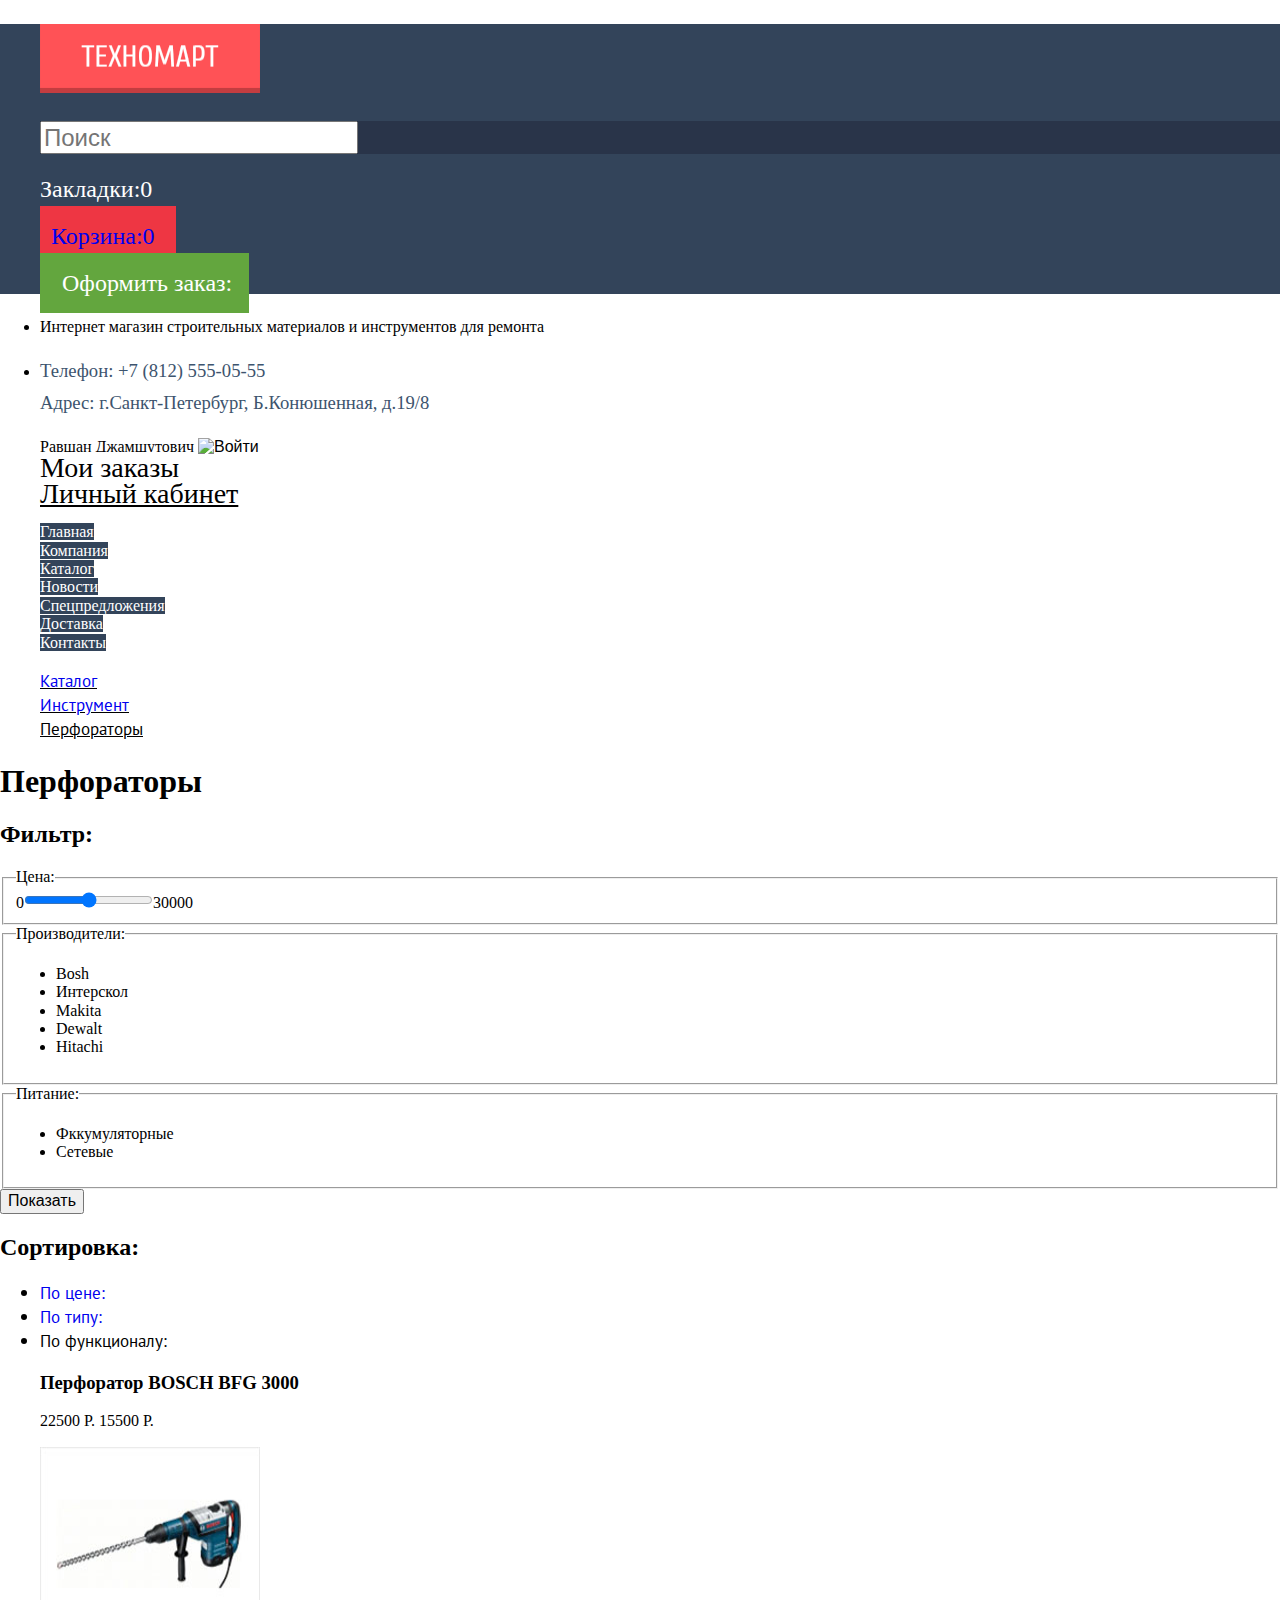
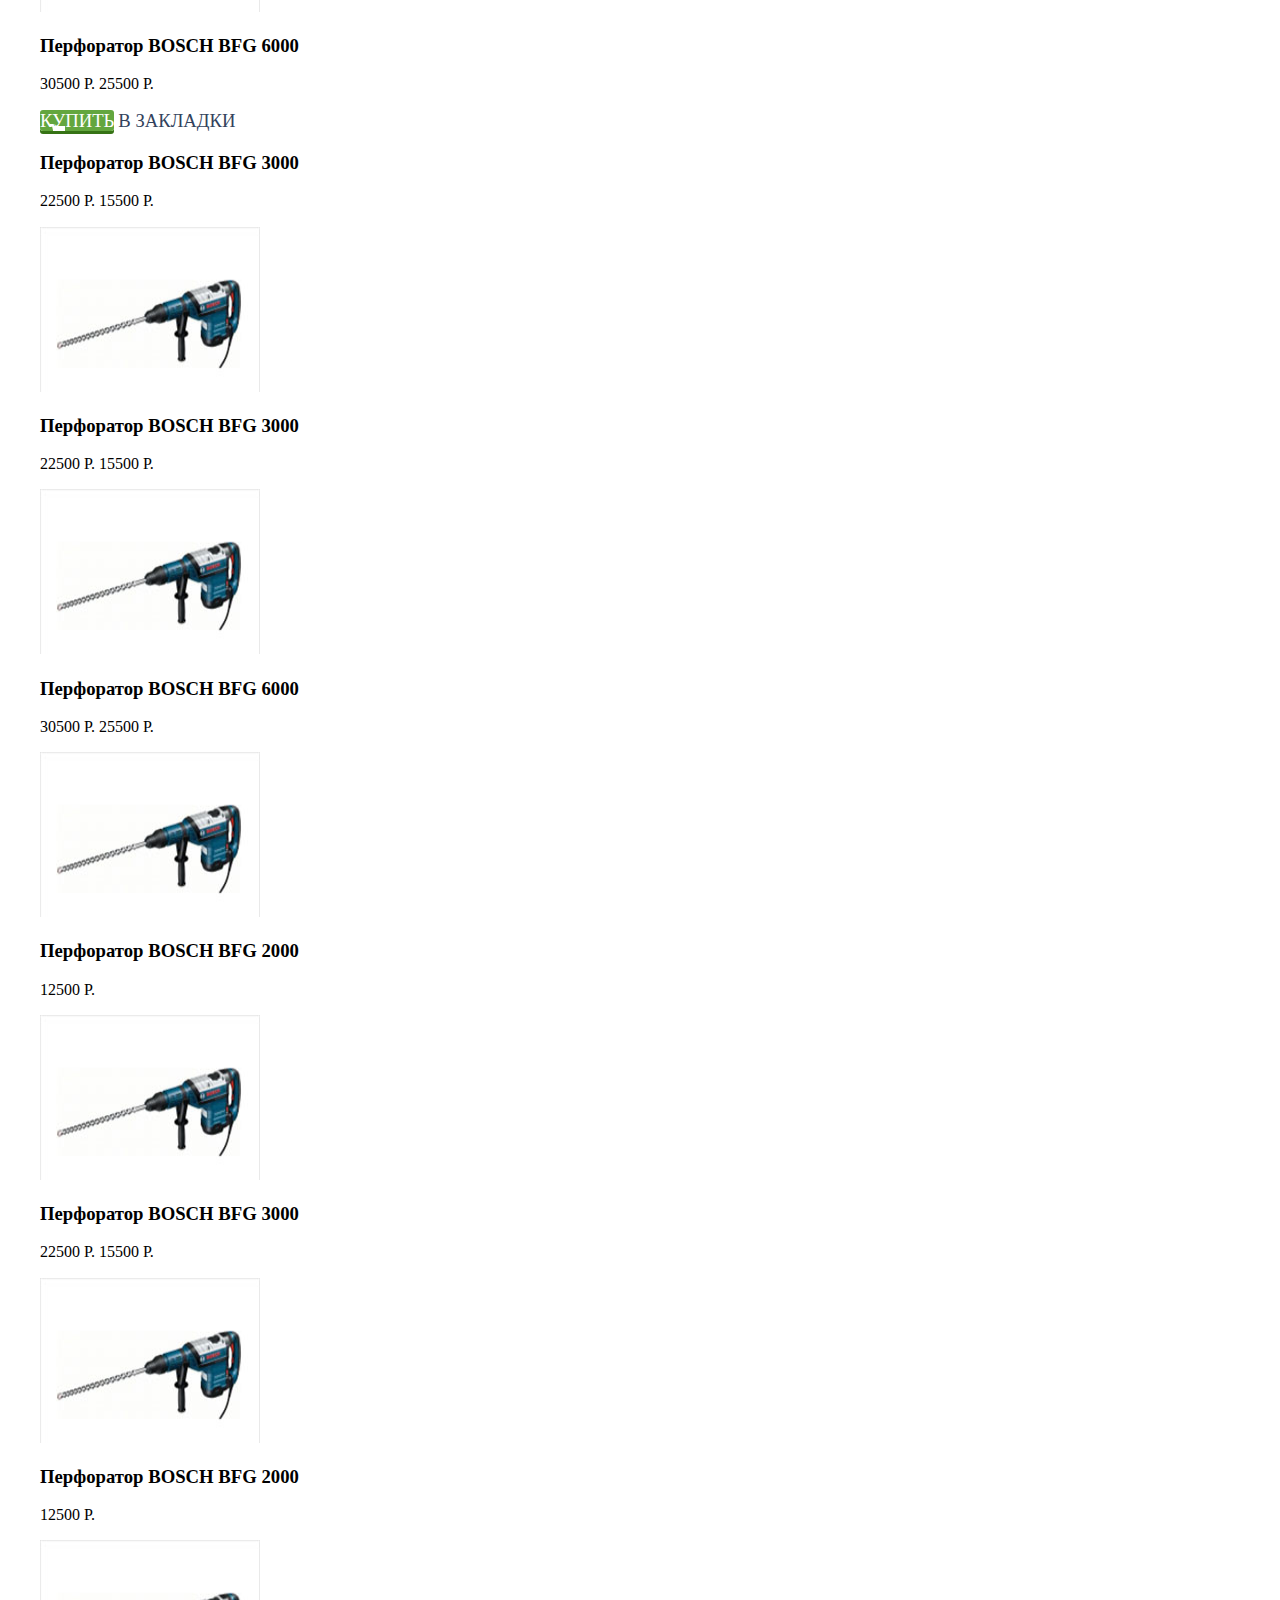
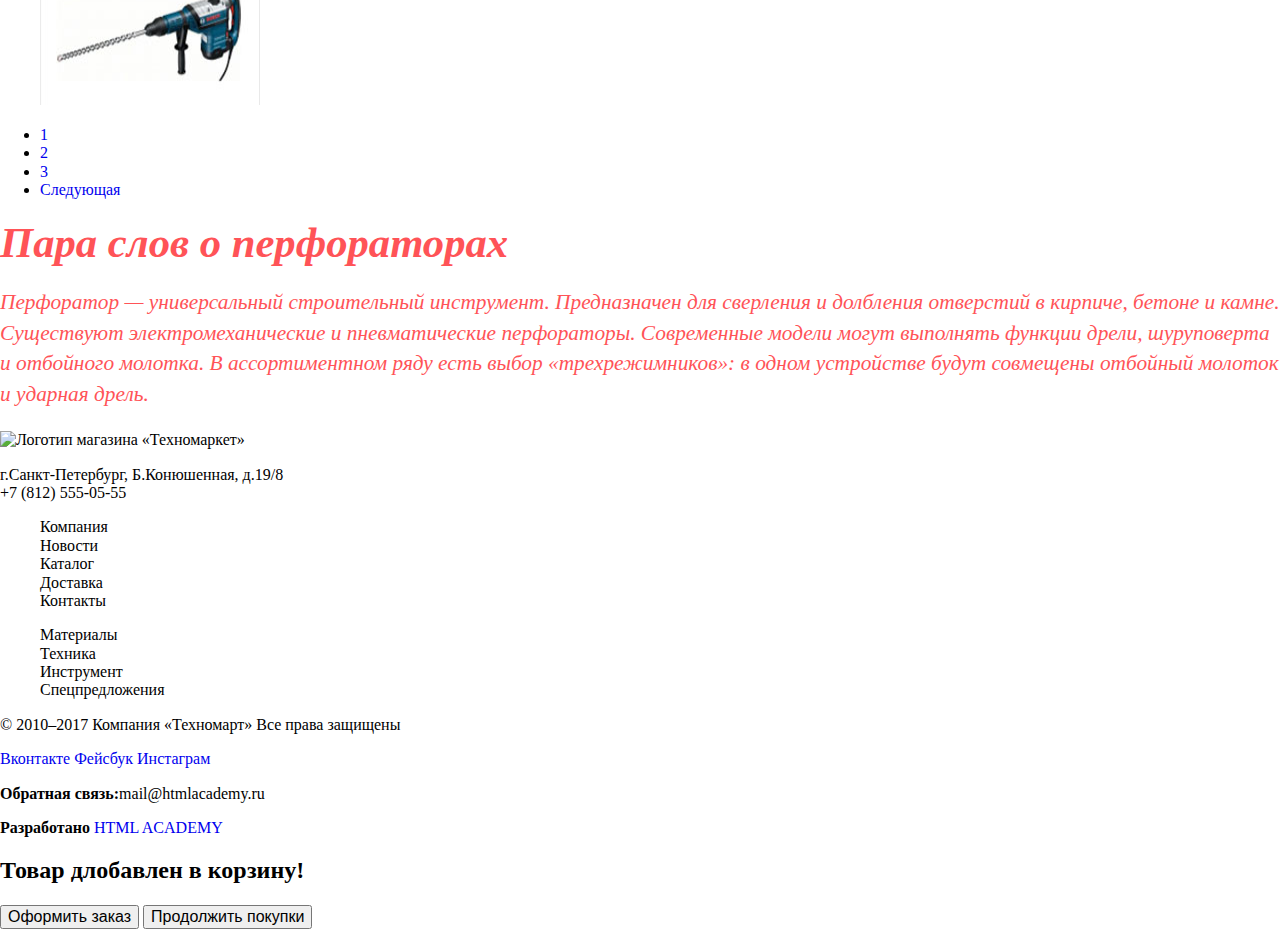
==== catalog.html @ 917f5641 "внесены изменения в css и html" ====
<!DOCTYPE html>
<html lang="ru">
   <head>
      <meta charset="utf-8">
      <link href="css/style.css" rel="stylesheet">
      <title>Техномаркет</title>
      <link href="css/style.css" rel="stylesheet">
      <link href="https://fonts.googleapis.com/css?family=Cuprum:400,400i,700&amp;subset=cyrillic,cyrillic-ext" rel="stylesheet">
      <link href="https://fonts.googleapis.com/css?family=PT+Sans:400,400i,700&amp;subset=cyrillic,cyrillic-ext" rel="stylesheet">
      <link href="css/normalize.css" rel="stylesheet">
   </head>
   <body>
      <header class="main-header">
         <ul class="main-header-line">
            <li>
               <p>
                  <img src="img/logo.png" width="220" height="69" alt="Логотип магазина «Техномаркет»">
               </p>
            </li>
            <li>
               <form class="search-form">
                  <label class="visually-hidden" for="search">Поиск</label>
                  <p><input type="search" name="search" placeholder="Поиск"></p>
               </form>
            </li>
            <li>
               <p class="bookmarks-b">
                  <a class="bookmarks" href="#">Закладки:0</a>
               </p>
            </li>
            <li>
               <p class="basket-b">
                  <a class="basket-p" href="#">Корзина:0</a>
               </p>
            <li>
               <p class="order-b">
                  <a class="order" href="#">Оформить заказ:</a>
               </p>
         </ul>
         <ul>
            <li>
               <p>Интернет магазин строительных материалов и инструментов для ремонта
               </p>
            </li>
            <li>
               <p class="header-contacts">
                  Телефон: +7 (812) 555-05-55<br>
                  Адрес: г.Санкт-Петербург, Б.Конюшенная, д.19/8<br>
               </p>
            </li>
         </ul>
         <ul class="user-navigation">
            <li class="login-link">
               <label for="input">Равшан Джамшутович</label>
               <input type="image" id="input" src="#" alt="Войти">
            </li>
            <li><a class="transition" href="#">Мои заказы</a></li>
            <li><a class="transition" href="#">Личный кабинет</a></li>
         </ul>
         <nav class="main-navigation">
            <h1 class="visually-hidden">Меню</h1>
            <ul class="site-navigation">
               <li><a href="info.html">Главная</a></li>
               <li><a href="company.html">Компания</a></li>
               <li><a href="catalog.html">Каталог</a></li>
               <li><a href="news.html">Новости</a></li>
               <li><a href="special.html">Спецпредложения</a></li>
               <li><a href="delivery.html">Доставка</a></li>
               <li><a href="contacts.html">Контакты</a></li>
            </ul>
         </nav>
      </header>
      <main class="container">
         <h1 class="visually-hidden">Раздел перфораторы</h1>
         <ul class="breadcrumbs">
            <li>
               <a href="index.html">
            </li>
            <li><a href="catalog.html">Каталог</a></li>
            <li><a href="tools.html">Инструмент</a></li>
            <li class="breadcrumbs-current">Перфораторы</li>
         </ul>
         <div class="wrapper">
            <section class="filters">
               <h1>Перфораторы</h1>
               <h2>Фильтр:</h2>
               <form class="filters" method="get" action="#">
                  <fieldset>
                     <legend>Цена:</legend>
                     0<input type="range" min="0" max="30000" step="1">30000
                  </fieldset>
                  <fieldset>
                     <legend>Производители:</legend>
                     <ul>
                        <li class="filter-option">
                           <input class="visually-hidden filter-input filter-input-checkbox" type="checkbox" name="Bosh" checked>
                           Bosh
                        </li>
                        <li class="filter-option">
                           <input class="visually-hidden filter-input filter-input-checkbox" type="checkbox" name="Интерскол">
                           Интерскол
                        </li>
                        <li class="filter-option">
                           <input class="visually-hidden filter-input filter-input-checkbox" type="checkbox" name="Makita" checked>
                           Makita
                        </li>
                        <li class="filter-option">
                           <input class="visually-hidden filter-input filter-input-checkbox" type="checkbox" name="Dewalt">
                           Dewalt
                        </li>
                        <li class="filter-option">
                           <input class="visually-hidden filter-input filter-input-checkbox" type="checkbox" name="Hitachi">
                           Hitachi
                        </li>
                     </ul>
                  </fieldset>
                  <fieldset>
                     <legend>Питание:</legend>
                     <ul>
                        <li class="filter-option">
                           <input class="visually-hidden filter-input filter-input-radio" type="radio" name="prodauct-group" value="battery" checked>
                           Фккумуляторные
                        </li>
                        <li class="filter-option">
                           <input class="visually-hidden filter-input filter-input-radio" type="radio" name="prodauct-group" value="power">
                           Сетевые
                        </li>
                     </ul>
                  </fieldset>
                  <button type="submit" class="filter-button bitton">Показать</button>
               </form>
            </section>
            <section class="sorting">
               <h2>Сортировка:</h2>
               <ul class="sorting-product">
                  <li class="price-sorting"><a href="#">По цене:</a></li>
                  <li class="type-sorting"><a href="#">По типу:</a></li>
                  <li class="functional-sorting"><a href="#"></a>По функционалу:</li>
               </ul>
            </section>
         </div>
         <section class="catalog">
            <h2 class="visually-hidden">Список товаров</h2>
            <ul class="catalog-list">
               <li class="catalog-item">
                  <h3>Перфоратор BOSCH BFG 3000</h3>
                  <p class="price">
                     <span class="strike">22500 Р.</span>
                     <span class="real-price">15500 Р.</span>
                  </p>
                  <p class="catalog-item-image">
                     <a href="catalog-item.html">
                     <img width="220" height="165" src="img/product-1.jpg" alt="Перфоратор BOSCH BFG 3000">
                     </a>
                  </p>
               </li>
               <li class="catalog-item">
                  <h3>Перфоратор BOSCH BFG 6000</h3>
                  <p class="price">
                     <span class="strike">30500 Р.</span>
                     <span class="real-price">25500 Р.</span>
                  </p>
                  <p class="button-check">
                     <a class="buy" href="#">Купить</a>
                     <a class="bookmarks-buy" href="#">В Закладки</a>
                  </p>
               </li>
               <li class="catalog-item">
                  <h3>Перфоратор BOSCH BFG 3000</h3>
                  <p class="price">
                     <span class="strike">22500 Р.</span>
                     <span class="real-price">15500 Р.</span>
                  </p>
                  <p class="catalog-item-image">
                     <a href="catalog-item.html">
                     <img width="220" height="165" src="img/product-1.jpg" alt="Перфоратор BOSCH BFG 9000">
                     </a>
                  </p>
               </li>
            </ul>
            <ul class="catalog-list">
               <li class="catalog-item">
                  <h3>Перфоратор BOSCH BFG 3000</h3>
                  <p class="price">
                     <span class="strike">22500 Р.</span>
                     <span class="real-price">15500 Р.</span>
                  </p>
                  <p class="catalog-item-image">
                     <a href="catalog-item.html">
                     <img width="220" height="165" src="img/product-1.jpg" alt="Перфоратор BOSCH BFG 3000">
                     </a>
                  </p>
               </li>
               <li class="catalog-item">
                  <h3>Перфоратор BOSCH BFG 6000</h3>
                  <p class="price">
                     <span class="strike">30500 Р.</span>
                     <span class="real-price">25500 Р.</span>
                  </p>
                  <p class="catalog-item-image">
                     <a href="catalog-item.html">
                     <img width="220" height="165" src="img/product-1.jpg" alt="Перфоратор BOSCH BFG 6000">
                     </a>
                  </p>
               </li>
               <li class="catalog-item">
                  <h3>Перфоратор BOSCH BFG 2000</h3>
                  <p class="price">
                     <span class="strike"></span>
                     <span class="real-price">12500 Р.</span>
                  </p>
                  <p class="catalog-item-image">
                     <a href="catalog-item.html">
                     <img width="220" height="165" src="img/product-1.jpg" alt="Перфоратор BOSCH BFG 2000">
                     </a>
                  </p>
               </li>
               <li class="catalog-item">
                  <h3>Перфоратор BOSCH BFG 3000</h3>
                  <p class="price">
                     <span class="strike">22500 Р.</span>
                     <span class="real-price">15500 Р.</span>
                  </p>
                  <p class="catalog-item-image">
                     <a href="catalog-item.html">
                     <img width="220" height="165" src="img/product-1.jpg" alt="Перфоратор BOSCH BFG 3000">
                     </a>
                  </p>
               </li>
               <li class="catalog-item">
                  <h3>Перфоратор BOSCH BFG 2000</h3>
                  <p class="price">
                     <span class="strike"></span>
                     <span class="real-price">12500 Р.</span>
                  </p>
                  <p class="catalog-item-image">
                     <a href="catalog-item.html">
                     <img width="220" height="165" src="img/product-1.jpg" alt="Перфоратор BOSCH BFG 2000">
                     </a>
                  </p>
               </li>
            </ul>
            <ul class="pagination-list">
               <li class="pagination-item pagination-item-current"><a href="#">1</a></li>
               <li class="pagination-item"><a href="#">2</a></li>
               <li class="pagination-item"><a href="#">3</a></li>
               <li class="pagination-item"><a href="next">Следующая</a></li>
            </ul>
         </section>
         <section class="about">
            <h1>Пара слов о перфораторах</h1>
            <p class="about-service">Перфоратор — универсальный строительный инструмент. Предназначен для сверления и долбления отверстий в кирпиче, бетоне и камне.<br>
               Существуют электромеханические и пневматические перфораторы. Современные модели могут выполнять функции дрели, шуруповерта и отбойного молотка. В ассортиментном ряду есть выбор «трехрежимников»: в одном устройстве будут совмещены отбойный молоток и ударная дрель.
            </p>
         </section>
      </main>
      <footer class="main-footer">
         <p class="logo-footer"><img src="img/logo.svg" width="220" height="69" alt="Логотип магазина «Техномаркет»"></p>
         <p class="footer-contacts">
            г.Санкт-Петербург, Б.Конюшенная, д.19/8<br>
            +7 (812) 555-05-55
         </p>
         <ul class="footer-menu">
            <li>Компания</li>
            <li>Новости</li>
            <li>Каталог</li>
            <li>Доставка</li>
            <li>Контакты</li>
         </ul>
         <ul class="footer-promo-block">
            <li>Материалы</li>
            <li>Техника</li>
            <li>Инструмент</li>
            <li>Спецпредложения</li>
         </ul>
         <p class="coopyright">© 2010–2017 Компания «Техномарт» Все права защищены</p>
         <div class="footer-social">
            <a class="social-button" href="#" aria-label="Вконтакте">Вконтакте</a>
            <a class="social-button" href="#" aria-label="Фейсбук">Фейсбук</a>
            <a class="social-button" href="#" aria-label="Инстаграм">Инстаграм</a>
         </div>
         <p class="feedback">
            <b>Обратная связь:</b>mail@htmlacademy.ru
         </p>
         <p class="footer-coopyright">
            <b>Разработано</b>
            <a class="button" href="https://htmlacademy.ru">HTML ACADEMY</a>
      </footer>
      <section class="modal modal-dialog-basket">
         <h2>Товар длобавлен в корзину!</h2>
         <p class="button-check-modal">
            <input type="submit" value="Оформить заказ">
            <input type="submit" value="Продолжить покупки">
         </p>
      </section>
   </body>
</html>
---- css/style.css ----
.body {
    font-family: "Cuprum", sans-serif;
	line-height: 24 pt;
	font-size: 13 pt;
	font-weight: normal;
	color: #00000;
	background-color: #ffffff;
}

a {
    text-decoration: none;
}

.visually-hidden {
	display: none;
}

.main-header-line {
	line-height: 17pt;
	font-size: 18pt;
	color: #ffffff;
	background-color: #33445a;
}

.main-header-line,
.block-about,
.site-navigation,
.user-navigation,
.list,
.footer-menu,
.footer-promo-block {
	list-style: none;
}

.bookmarks,
.basket,
.search-form,
.order {
	text-decoration: none;
}

.bookmarks,
.basket {
	color: #ffffff;
}

.search-form {
	color: #000000;
	background-color: #293449;
}
.search-form:hover {
	background-color: #212a3a;
}

.search-form:active {
	color: #000000;
	background-color: #ffffff;
}

.bookmarks a:hover,
.basket a:hover {
    margin: 17px 21px 15px 11px;
    background-color: #212a3a; 
}

.site-navigation a:hover {
	background-color: #212a3a; 
} 

.bookmarks a:active,
.basket a:active
.site-navigation a:active {
	background-color: #161d29; 
} 

.basket-p {
 padding: 17px 21px 15px 11px;
 background-color: #ee3643;
}

.order {
	padding: 17px 17px 17px 22px;
	background-color: #63a63e;
	color: #ffffff;
}

.order:hover {
	background-color: #5fbb2d;
}

.order:active {
	background-color: #518534;	
}

.block-1 {
	background-color: #f3f7f9;
}

.about {
	line-height: 23pt;
	font-size: 16pt;
	font-style: italic;
	color: #ff5357;
}

.tel {
	line-height: 18pt;
	font-size: 21pt;
	color: #ff5357;
}

.transition {
	font-size: 16pt;
	line-height: 18pt;
	color: #32425c;
	text-decoration: underline;
}

.transition:hover {
	font-size: 16pt;
	line-height: 18pt;
	color: #ee3643;
	text-decoration: underline;
}

.transition:active {
	font-size: 16pt;
	line-height: 18pt;
	color: #32425c;
	text-decoration: underline;
	opacity: 0.3;
}

.header-contacts {
	line-height: 24pt;
	font-size: 14pt;
	color: #3d546e;
}

.user-navigation a {
	line-height: 18pt;
	font-size: 21pt;
	color: #000000;
	background-color: #ffffff;
}

.user-navigation a:hover {
	color: #ee3643;
}

.user-navigation a:active {
    color: #c5c5c5;
}

.breadcrumbs {
  	list-style: none;
  	font-family: PT Sans;
  	font-size: 13pt;
  	line-height: 18pt;
  	color: #000000;
  	text-decoration: underline;
}
.site-navigation a {
	color: #ffffff;
	background-color: #33445a;
}

.filter fieldset {
  		border: none;
}

.filter legend {
	font-family: PT Sans;
	font-size: 17pt;
	line-height: 30pt;
	color: #000000;
	text-decoration: underline;
}

.filter ul {
  	font-family: PT Sans;
  	list-style: none;
  	font-size: 15pt;
  	line-height: 20pt;
  	color: #000000;
}

.filter-option-input
{
  	color: #c5c5c5;	
}

.filter-option-input:hover {
 	color: #b5b5b5;
}

.filter-option-input:focus {
   	color: #e9e9e9;
   	opacity: 0.3;
}

.sorting-product {
	font-family: PT Sans; 
	font-size: 13pt;
	line-height: 18pt;
	color: #000000
	opacity: 0.3;
}

.sorting-product:hover {
	color: #000000
}

.sorting-product:active {
	color: #ee3643;
}

.catalog-list {
	list-style: none;
}

.buy {
	font-size: 14pt;
	line-height: 18pt;
	color: #ffffff;
	text-transform: uppercase;
	margin: 14px, 15px, 12px, 14px;
	background-image: url("../img/icon-cart.svg");
	background-position: 10px 14px;
    background-repeat:  no-repeat;
	background-color: #63a63e;
	border-radius: 3px;
	box-shadow: 0px 3px 0 0 #367315;
}

.buy:hover {
	background-color: #5fbb2d;
	box-shadow: 0px 3px 0 0 #367315;
}
.buy:active {
	background-color: #518534;
}

.bookmarks-buy {
	font-size: 14pt;
	line-height: 18pt;
	color: #32425c;
	text-transform: uppercase;
	margin: 11px, 12px, 13px, 12px;
    border: #63a63e;
	border-radius: 3px;
	}

.bookmarks-buy:hover {
    border: #32425c;
}

.bookmarks-buy:active {
    border: #32425c;
    opacity: 0.3;
}

.block-2,
.block-3 {
	background-color: #ffffff;
}

.promo-block h3 {
	font-size: 24pt;
	line-height: 30pt;
	font-weight: bold;
    color: #ffffff;
}

.promo {
	width: 300px;
    height: 132px;
}

.promo-list1 {
	background-image: url("../img/icon-1.svg");
	background-position: 213px 27px;
    background-repeat:  no-repeat;
	background-color: #ffbf47;
}

.promo-list2 {
	background-image: url("../img/icon-2.svg");
	background-position: 197px 29px;
    background-repeat:  no-repeat;
	background-color: #3bbce3;
}

.promo-list3 {
	background-image: url('../img/icon-3.svg');
	background-position: 191px 29px;
    background-repeat:  no-repeat;	    
	background-color: #dc91d8;
}

.promo-list4 {
	background-image: url('../img/icon-4.svg');
	background-position: 197px 29px;
    background-repeat:  no-repeat;	    
	background-color: #8ed78f;
}

.promo-list5 {
    background-image: url('../img/icon-5.svg');
	background-position: 191px 29px;
    background-repeat:  no-repeat;	    
	background-color: #ffc047;
}

.promo-button {
    padding: 14px 24px;
    border-radius: 2px;
    font-size: 14pt;
    line-height: 18px;
    text-transform: uppercase;
    color: #ffffff;
    background-color: rgba(229, 229, 229, 0.1);
	}

a.promo-button:hover {
	background-color: rgba(204, 204, 204 0.2);
}

a.promo-button:active {
	background-color: rgba(178, 178, 178, 0.3);
}

.gallery {
    width: 620;
    height: 266;

.gallery-content h3 {
    padding: 26px 30px;
	font-size: 36pt;
	line-height: 30pt;
	font-weight: bold;
	color: #ffffff;
	background-color: #000000;
	text-transform: uppercase;

.p-gallery-content {

	font-size: 18pt;
	line-height: 24pt;
	color: #ffffff;
	background-color: #000000;
	}

.btn-gallery-content {
	margin: 0px 26px;
  	padding: 14px 50px;
  	font: inherit;
  	font-size: 14pt;
  	line-height: 18pt;
  	text-transform: uppercase;
  	color: #ffffff;
  	vertical-align: middle;
  	border-radius: 3px;
  	background: #ee3643;
  	width: 195px;
  	height: 38px;
}

.btn-gallery-content:hover {
	background: #ca2c37;;
}

.btn-gallery-content:active {
  	background: #ba2732;
}


.popular-product h1,
.popular-manufacturers h1 {
	font-size: 30pt;
	line-height: 30pt;
	color: #3d546e;
	background-color: #f9f5f0;
	text-transform: uppercase;
}

.button a {
	margin-top: : 866px;
	margin-left: 794px;
  	padding: 14px 19px 14px 55px;
  	font: inherit;
  	font-size: 14pt;
  	line-height: 18pt;
  	text-transform: uppercase;
  	color: #ffffff;
  	vertical-align: middle;
  	border-radius: 3px;
  	background: #ff5357;
  	width: 252px;
  	height: 38px;
}

.popular-product-title {
	font-family: PT Sans;
	font-size: 18pt;
	line-height: 20pt;
	font-weight: bold;
	color: #000000;
}

.popular-product-list {
	list-style: none;
}

.product-list,
.catalog-item {
	width: 222;
	height: 318;	
	background-color: #ffffff;
	border: 1px solid #e5e5e5;
}

.product-list:hover,
.catalog-item:hover {
	box-shadow: 0 10px 25px rgba (41, 52, 73, 0.5);
}

.p-manufacturers-list {
	list-style: none;
}

.manufacturers-list {
	width: 222;
	height: 147;
	background-color: #ffffff;
	border: 1px solid #e5e5e5;
}

.manufacturers-list:hover {
	box-shadow: 0 10px 25px rgba (41, 52, 73, 0.5);
}

.manufacturers-list:activ {
	box-shadow: 0px
	 4px 10px rgba (41, 52, 73, 0.5);
}

.gallery-service {
	background-color: #f4f7f9;
}

.gallery-service h1 {
	font-size: 30pt;
	line-height: 24pt;
	color: #000000;
	text-transform: uppercase;
}

.about-gallery-service {
	font-family: PT Sans;
	font-size: 13pt;
	line-height: 24pt;
	color: #000000;
}

.service-button {
  	padding: 24px 23px 25px 140px;
  	font: inherit;
  	font-size: 21pt;
  	line-height: 30pt;
  	font-weight: bold;
  	color: #ffffff;
  	background: #3d546e;
  	width: 240px;
  	height: 61px;
} 

.service-button:hover {
	background: #293449;

}

.service-button:activ {
	color: #32425c;
	background: #ffffff;
}

.gallery-content-service h3 {
	font-size: 36pt;
	line-height: 24pt;
	color: #3d546e;
}

.p-gallery-content-service {
	font-family: PT Sans;
	font-size: 13pt;
	line-height: 24pt;
	color: #000000;
}

.information h1,
.contacts h1 {
	font-size: 30pt;
	line-height: 24pt;
	color: #000000;
	text-transform: uppercase;
}

 .block-information {
 	font-family: PT Sans;
	font-size: 13pt;
	line-height: 24pt;
	color: #000000;
 }

 .list {
  	font-family: PT Sans;
	font-size: 18pt;
	line-height: 20pt;
	color: #000000;	
 }

.info {
	padding: 14px 64px 14px 59px;
	text-transform: uppercase;
	font-size: 14pt;
	line-height: 18pt;
	color: #ffffff;
	background-color: #ff5357;
}

.map {
	padding: 14px 41px 14px 40px;
	text-transform: uppercase;
	font-size: 14pt;
	line-height: 18pt;
	color: #ffffff;
	background-color: #ff5357;
}

.block-4 {
	background-color: #3d546e;
}

.footer-contacts {
	font-size: 18pt;
	line-height: 24pt;
	color: #f1f5f7;
	}

.footer-menu a {
	color: inherit;

	font-size: 18pt;
	line-height: 24pt;
	color: #f1f5f7;
	}

.footer-menu a:hover {
border-bottom: 1px solid #f1f5f7;
}

.footer-menu a:activ {
opacity: 0.5;
}

.footer-promo-block a {
	color: inherit;
	font-size: 18pt;
	line-height: 24pt;
	color: #ffda96;	
}

.footer-promo-block a:hover {
	border-bottom: 1px solid #ffda96;
}

.footer-promo-block a:activ {
	opacity: 0.5;
}

.block-5 {
	background-color: #33445a;
}

.coopyright {
	font-size: 16pt;
	line-height: 18pt;
	color: #ffffff;	
}

.feedback {
	font-size: 16pt;
	line-height: 18pt;
	color: #ffffff;	
}

.feedback a {
	color: inherit;
	color: #ffda96;
}

.feedback a:hover {
	border-bottom: 1px solid #ffda96;
}

.feedback a:activ {
	color: #ee3643;
}

.pagination-list {
  	list-style: none;
}

.pagination-item a {
  	font-family: PT Sans;
  	font-size: 13pt;
  	line-height: 18pt;
  	color: #000000;
  	background-color: #ffffff;
  	border: #e5e5e5;
  	border-radius: 2px;
}

.pagination-item a:hover {
  	border: #bdc6ca;
}

.pagination-item a:active {
 	background-color: #ee3643;
}

.pagination-item-current a {
  	color: #ffffff;
  	background-color: #ee3643;
}

.pagination-item-current a:hover,
.pagination-item-current a:focus,
.pagination-item-current a:active {
  	color: #000000;
---- css/style.css ----
.body {
    font-family: "Cuprum", sans-serif;
	line-height: 24 pt;
	font-size: 13 pt;
	font-weight: normal;
	color: #00000;
	background-color: #ffffff;
}

a {
    text-decoration: none;
}

.visually-hidden {
	display: none;
}

.main-header-line {
	line-height: 17pt;
	font-size: 18pt;
	color: #ffffff;
	background-color: #33445a;
}

.main-header-line,
.block-about,
.site-navigation,
.user-navigation,
.list,
.footer-menu,
.footer-promo-block {
	list-style: none;
}

.bookmarks,
.basket,
.search-form,
.order {
	text-decoration: none;
}

.bookmarks,
.basket {
	color: #ffffff;
}

.search-form {
	color: #000000;
	background-color: #293449;
}
.search-form:hover {
	background-color: #212a3a;
}

.search-form:active {
	color: #000000;
	background-color: #ffffff;
}

.bookmarks a:hover,
.basket a:hover {
    margin: 17px 21px 15px 11px;
    background-color: #212a3a; 
}

.site-navigation a:hover {
	background-color: #212a3a; 
} 

.bookmarks a:active,
.basket a:active
.site-navigation a:active {
	background-color: #161d29; 
} 

.basket-p {
 padding: 17px 21px 15px 11px;
 background-color: #ee3643;
}

.order {
	padding: 17px 17px 17px 22px;
	background-color: #63a63e;
	color: #ffffff;
}

.order:hover {
	background-color: #5fbb2d;
}

.order:active {
	background-color: #518534;	
}

.block-1 {
	background-color: #f3f7f9;
}

.about {
	line-height: 23pt;
	font-size: 16pt;
	font-style: italic;
	color: #ff5357;
}

.tel {
	line-height: 18pt;
	font-size: 21pt;
	color: #ff5357;
}

.transition {
	font-size: 16pt;
	line-height: 18pt;
	color: #32425c;
	text-decoration: underline;
}

.transition:hover {
	font-size: 16pt;
	line-height: 18pt;
	color: #ee3643;
	text-decoration: underline;
}

.transition:active {
	font-size: 16pt;
	line-height: 18pt;
	color: #32425c;
	text-decoration: underline;
	opacity: 0.3;
}

.header-contacts {
	line-height: 24pt;
	font-size: 14pt;
	color: #3d546e;
}

.user-navigation a {
	line-height: 18pt;
	font-size: 21pt;
	color: #000000;
	background-color: #ffffff;
}

.user-navigation a:hover {
	color: #ee3643;
}

.user-navigation a:active {
    color: #c5c5c5;
}

.breadcrumbs {
  	list-style: none;
  	font-family: PT Sans;
  	font-size: 13pt;
  	line-height: 18pt;
  	color: #000000;
  	text-decoration: underline;
}
.site-navigation a {
	color: #ffffff;
	background-color: #33445a;
}

.filter fieldset {
  		border: none;
}

.filter legend {
	font-family: PT Sans;
	font-size: 17pt;
	line-height: 30pt;
	color: #000000;
	text-decoration: underline;
}

.filter ul {
  	font-family: PT Sans;
  	list-style: none;
  	font-size: 15pt;
  	line-height: 20pt;
  	color: #000000;
}

.filter-option-input
{
  	color: #c5c5c5;	
}

.filter-option-input:hover {
 	color: #b5b5b5;
}

.filter-option-input:focus {
   	color: #e9e9e9;
   	opacity: 0.3;
}

.sorting-product {
	font-family: PT Sans; 
	font-size: 13pt;
	line-height: 18pt;
	color: #000000
	opacity: 0.3;
}

.sorting-product:hover {
	color: #000000
}

.sorting-product:active {
	color: #ee3643;
}

.catalog-list {
	list-style: none;
}

.buy {
	font-size: 14pt;
	line-height: 18pt;
	color: #ffffff;
	text-transform: uppercase;
	margin: 14px, 15px, 12px, 14px;
	background-image: url("../img/icon-cart.svg");
	background-position: 10px 14px;
    background-repeat:  no-repeat;
	background-color: #63a63e;
	border-radius: 3px;
	box-shadow: 0px 3px 0 0 #367315;
}

.buy:hover {
	background-color: #5fbb2d;
	box-shadow: 0px 3px 0 0 #367315;
}
.buy:active {
	background-color: #518534;
}

.bookmarks-buy {
	font-size: 14pt;
	line-height: 18pt;
	color: #32425c;
	text-transform: uppercase;
	margin: 11px, 12px, 13px, 12px;
    border: #63a63e;
	border-radius: 3px;
	}

.bookmarks-buy:hover {
    border: #32425c;
}

.bookmarks-buy:active {
    border: #32425c;
    opacity: 0.3;
}

.block-2,
.block-3 {
	background-color: #ffffff;
}

.promo-block h3 {
	font-size: 24pt;
	line-height: 30pt;
	font-weight: bold;
    color: #ffffff;
}

.promo {
	width: 300px;
    height: 132px;
}

.promo-list1 {
	background-image: url("../img/icon-1.svg");
	background-position: 213px 27px;
    background-repeat:  no-repeat;
	background-color: #ffbf47;
}

.promo-list2 {
	background-image: url("../img/icon-2.svg");
	background-position: 197px 29px;
    background-repeat:  no-repeat;
	background-color: #3bbce3;
}

.promo-list3 {
	background-image: url('../img/icon-3.svg');
	background-position: 191px 29px;
    background-repeat:  no-repeat;	    
	background-color: #dc91d8;
}

.promo-list4 {
	background-image: url('../img/icon-4.svg');
	background-position: 197px 29px;
    background-repeat:  no-repeat;	    
	background-color: #8ed78f;
}

.promo-list5 {
    background-image: url('../img/icon-5.svg');
	background-position: 191px 29px;
    background-repeat:  no-repeat;	    
	background-color: #ffc047;
}

.promo-button {
    padding: 14px 24px;
    border-radius: 2px;
    font-size: 14pt;
    line-height: 18px;
    text-transform: uppercase;
    color: #ffffff;
    background-color: rgba(229, 229, 229, 0.1);
	}

a.promo-button:hover {
	background-color: rgba(204, 204, 204 0.2);
}

a.promo-button:active {
	background-color: rgba(178, 178, 178, 0.3);
}

.gallery {
    width: 620;
    height: 266;

.gallery-content h3 {
    padding: 26px 30px;
	font-size: 36pt;
	line-height: 30pt;
	font-weight: bold;
	color: #ffffff;
	background-color: #000000;
	text-transform: uppercase;

.p-gallery-content {

	font-size: 18pt;
	line-height: 24pt;
	color: #ffffff;
	background-color: #000000;
	}

.btn-gallery-content {
	margin: 0px 26px;
  	padding: 14px 50px;
  	font: inherit;
  	font-size: 14pt;
  	line-height: 18pt;
  	text-transform: uppercase;
  	color: #ffffff;
  	vertical-align: middle;
  	border-radius: 3px;
  	background: #ee3643;
  	width: 195px;
  	height: 38px;
}

.btn-gallery-content:hover {
	background: #ca2c37;;
}

.btn-gallery-content:active {
  	background: #ba2732;
}


.popular-product h1,
.popular-manufacturers h1 {
	font-size: 30pt;
	line-height: 30pt;
	color: #3d546e;
	background-color: #f9f5f0;
	text-transform: uppercase;
}

.button a {
	margin-top: : 866px;
	margin-left: 794px;
  	padding: 14px 19px 14px 55px;
  	font: inherit;
  	font-size: 14pt;
  	line-height: 18pt;
  	text-transform: uppercase;
  	color: #ffffff;
  	vertical-align: middle;
  	border-radius: 3px;
  	background: #ff5357;
  	width: 252px;
  	height: 38px;
}

.popular-product-title {
	font-family: PT Sans;
	font-size: 18pt;
	line-height: 20pt;
	font-weight: bold;
	color: #000000;
}

.popular-product-list {
	list-style: none;
}

.product-list,
.catalog-item {
	width: 222;
	height: 318;	
	background-color: #ffffff;
	border: 1px solid #e5e5e5;
}

.product-list:hover,
.catalog-item:hover {
	box-shadow: 0 10px 25px rgba (41, 52, 73, 0.5);
}

.p-manufacturers-list {
	list-style: none;
}

.manufacturers-list {
	width: 222;
	height: 147;
	background-color: #ffffff;
	border: 1px solid #e5e5e5;
}

.manufacturers-list:hover {
	box-shadow: 0 10px 25px rgba (41, 52, 73, 0.5);
}

.manufacturers-list:activ {
	box-shadow: 0px
	 4px 10px rgba (41, 52, 73, 0.5);
}

.gallery-service {
	background-color: #f4f7f9;
}

.gallery-service h1 {
	font-size: 30pt;
	line-height: 24pt;
	color: #000000;
	text-transform: uppercase;
}

.about-gallery-service {
	font-family: PT Sans;
	font-size: 13pt;
	line-height: 24pt;
	color: #000000;
}

.service-button {
  	padding: 24px 23px 25px 140px;
  	font: inherit;
  	font-size: 21pt;
  	line-height: 30pt;
  	font-weight: bold;
  	color: #ffffff;
  	background: #3d546e;
  	width: 240px;
  	height: 61px;
} 

.service-button:hover {
	background: #293449;

}

.service-button:activ {
	color: #32425c;
	background: #ffffff;
}

.gallery-content-service h3 {
	font-size: 36pt;
	line-height: 24pt;
	color: #3d546e;
}

.p-gallery-content-service {
	font-family: PT Sans;
	font-size: 13pt;
	line-height: 24pt;
	color: #000000;
}

.information h1,
.contacts h1 {
	font-size: 30pt;
	line-height: 24pt;
	color: #000000;
	text-transform: uppercase;
}

 .block-information {
 	font-family: PT Sans;
	font-size: 13pt;
	line-height: 24pt;
	color: #000000;
 }

 .list {
  	font-family: PT Sans;
	font-size: 18pt;
	line-height: 20pt;
	color: #000000;	
 }

.info {
	padding: 14px 64px 14px 59px;
	text-transform: uppercase;
	font-size: 14pt;
	line-height: 18pt;
	color: #ffffff;
	background-color: #ff5357;
}

.map {
	padding: 14px 41px 14px 40px;
	text-transform: uppercase;
	font-size: 14pt;
	line-height: 18pt;
	color: #ffffff;
	background-color: #ff5357;
}

.block-4 {
	background-color: #3d546e;
}

.footer-contacts {
	font-size: 18pt;
	line-height: 24pt;
	color: #f1f5f7;
	}

.footer-menu a {
	color: inherit;

	font-size: 18pt;
	line-height: 24pt;
	color: #f1f5f7;
	}

.footer-menu a:hover {
border-bottom: 1px solid #f1f5f7;
}

.footer-menu a:activ {
opacity: 0.5;
}

.footer-promo-block a {
	color: inherit;
	font-size: 18pt;
	line-height: 24pt;
	color: #ffda96;	
}

.footer-promo-block a:hover {
	border-bottom: 1px solid #ffda96;
}

.footer-promo-block a:activ {
	opacity: 0.5;
}

.block-5 {
	background-color: #33445a;
}

.coopyright {
	font-size: 16pt;
	line-height: 18pt;
	color: #ffffff;	
}

.feedback {
	font-size: 16pt;
	line-height: 18pt;
	color: #ffffff;	
}

.feedback a {
	color: inherit;
	color: #ffda96;
}

.feedback a:hover {
	border-bottom: 1px solid #ffda96;
}

.feedback a:activ {
	color: #ee3643;
}

.pagination-list {
  	list-style: none;
}

.pagination-item a {
  	font-family: PT Sans;
  	font-size: 13pt;
  	line-height: 18pt;
  	color: #000000;
  	background-color: #ffffff;
  	border: #e5e5e5;
  	border-radius: 2px;
}

.pagination-item a:hover {
  	border: #bdc6ca;
}

.pagination-item a:active {
 	background-color: #ee3643;
}

.pagination-item-current a {
  	color: #ffffff;
  	background-color: #ee3643;
}

.pagination-item-current a:hover,
.pagination-item-current a:focus,
.pagination-item-current a:active {
  	color: #000000;
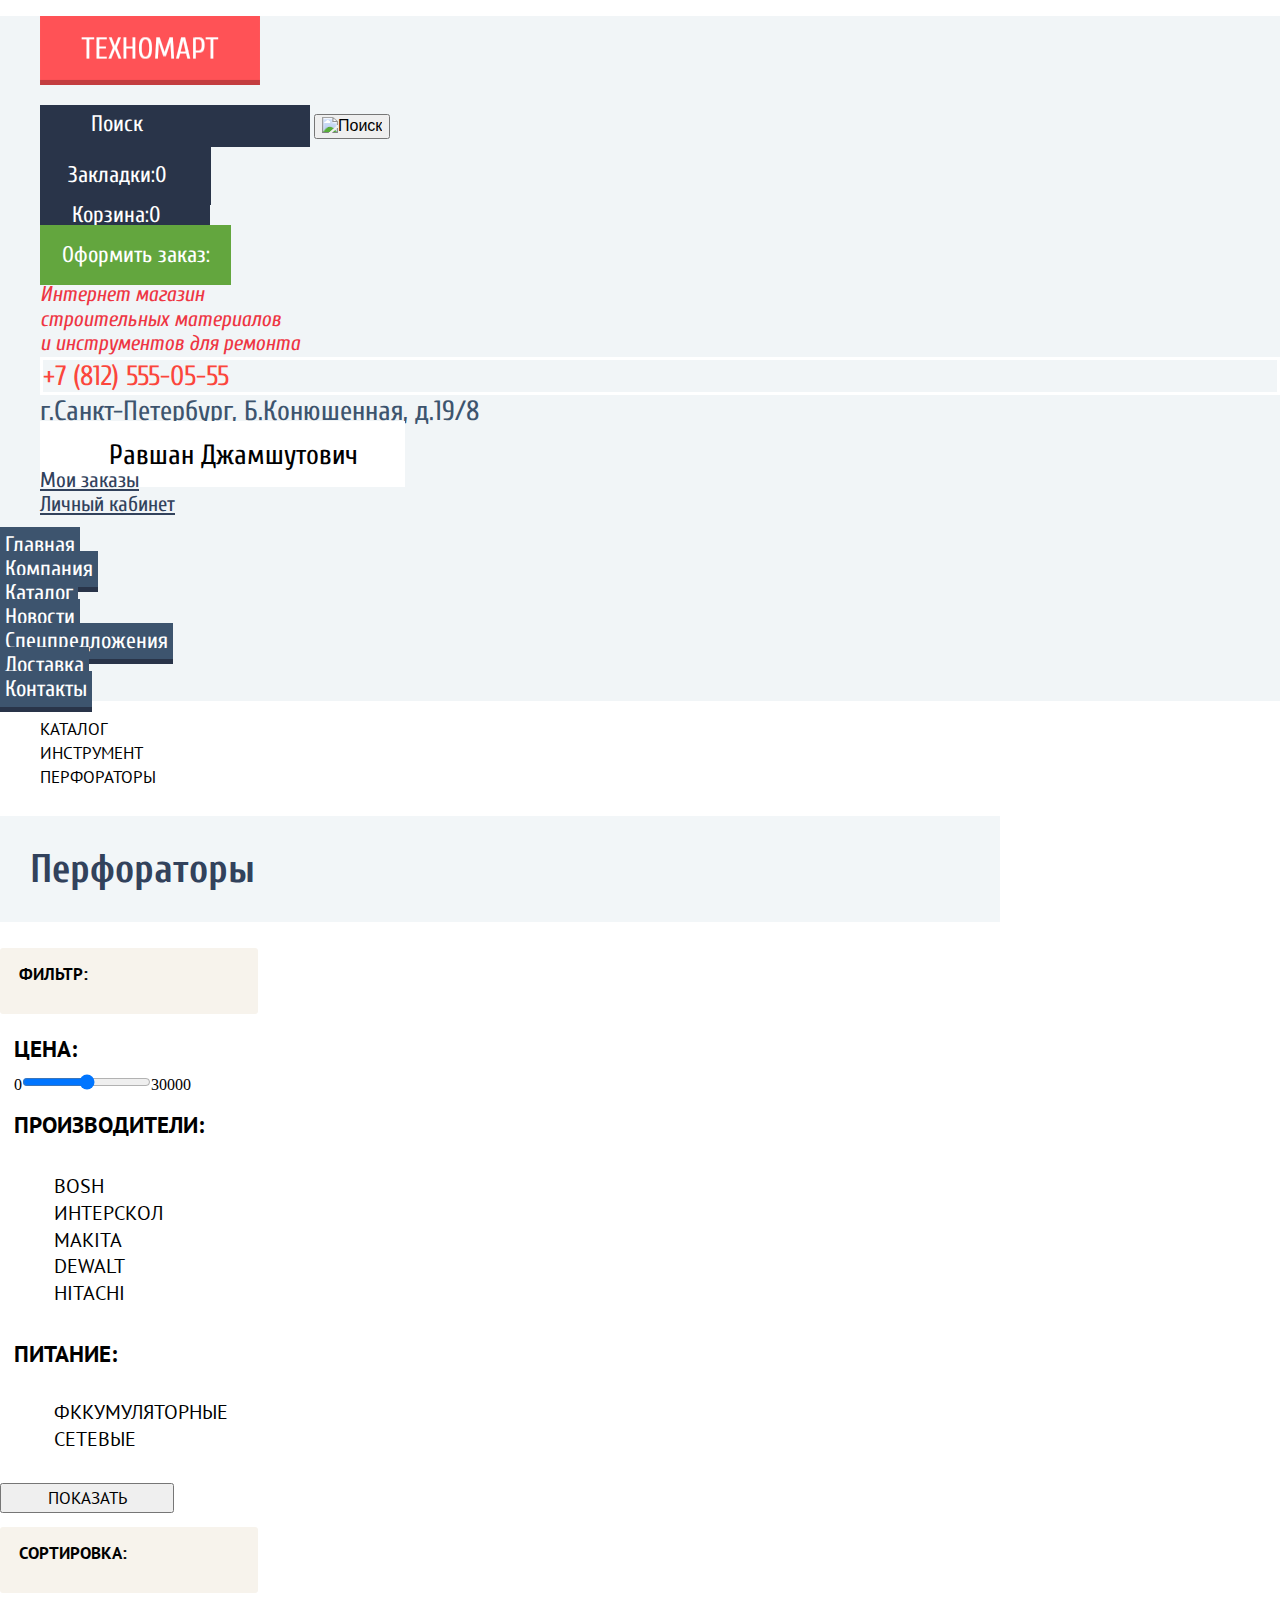
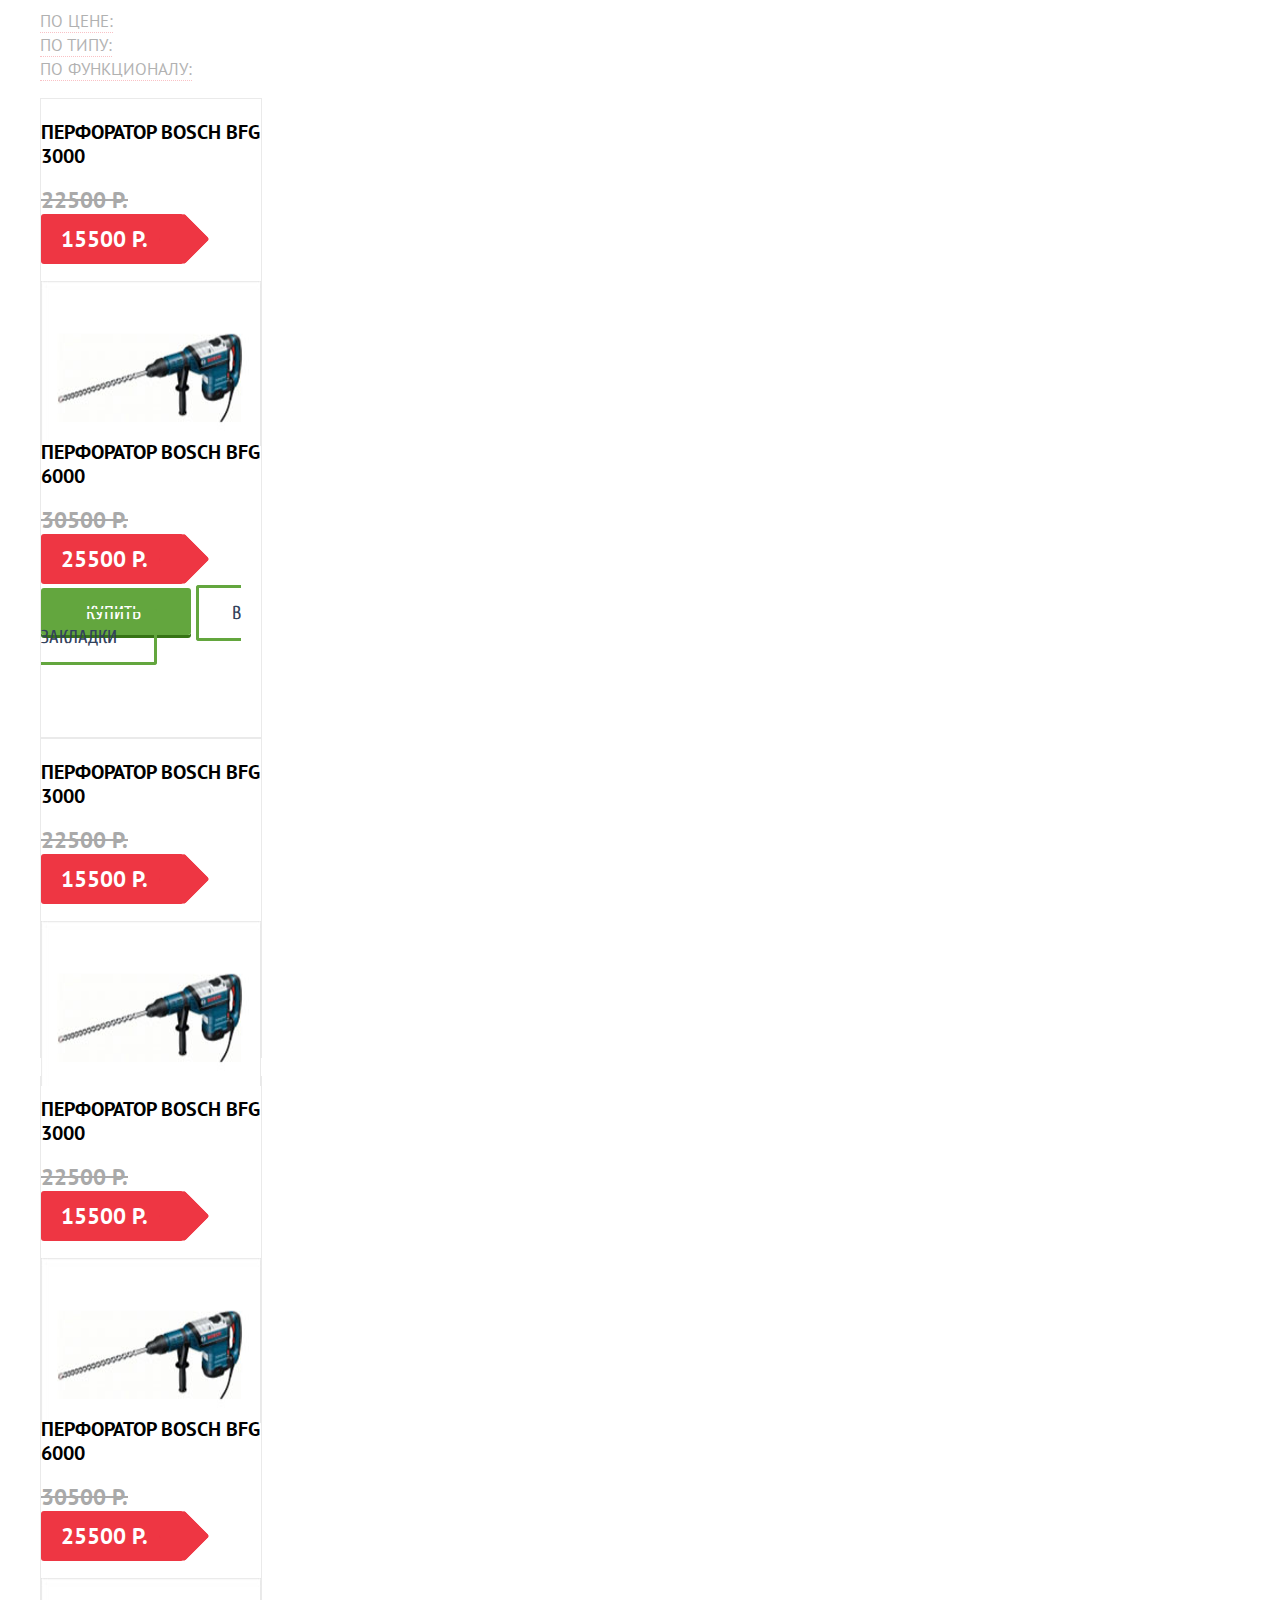
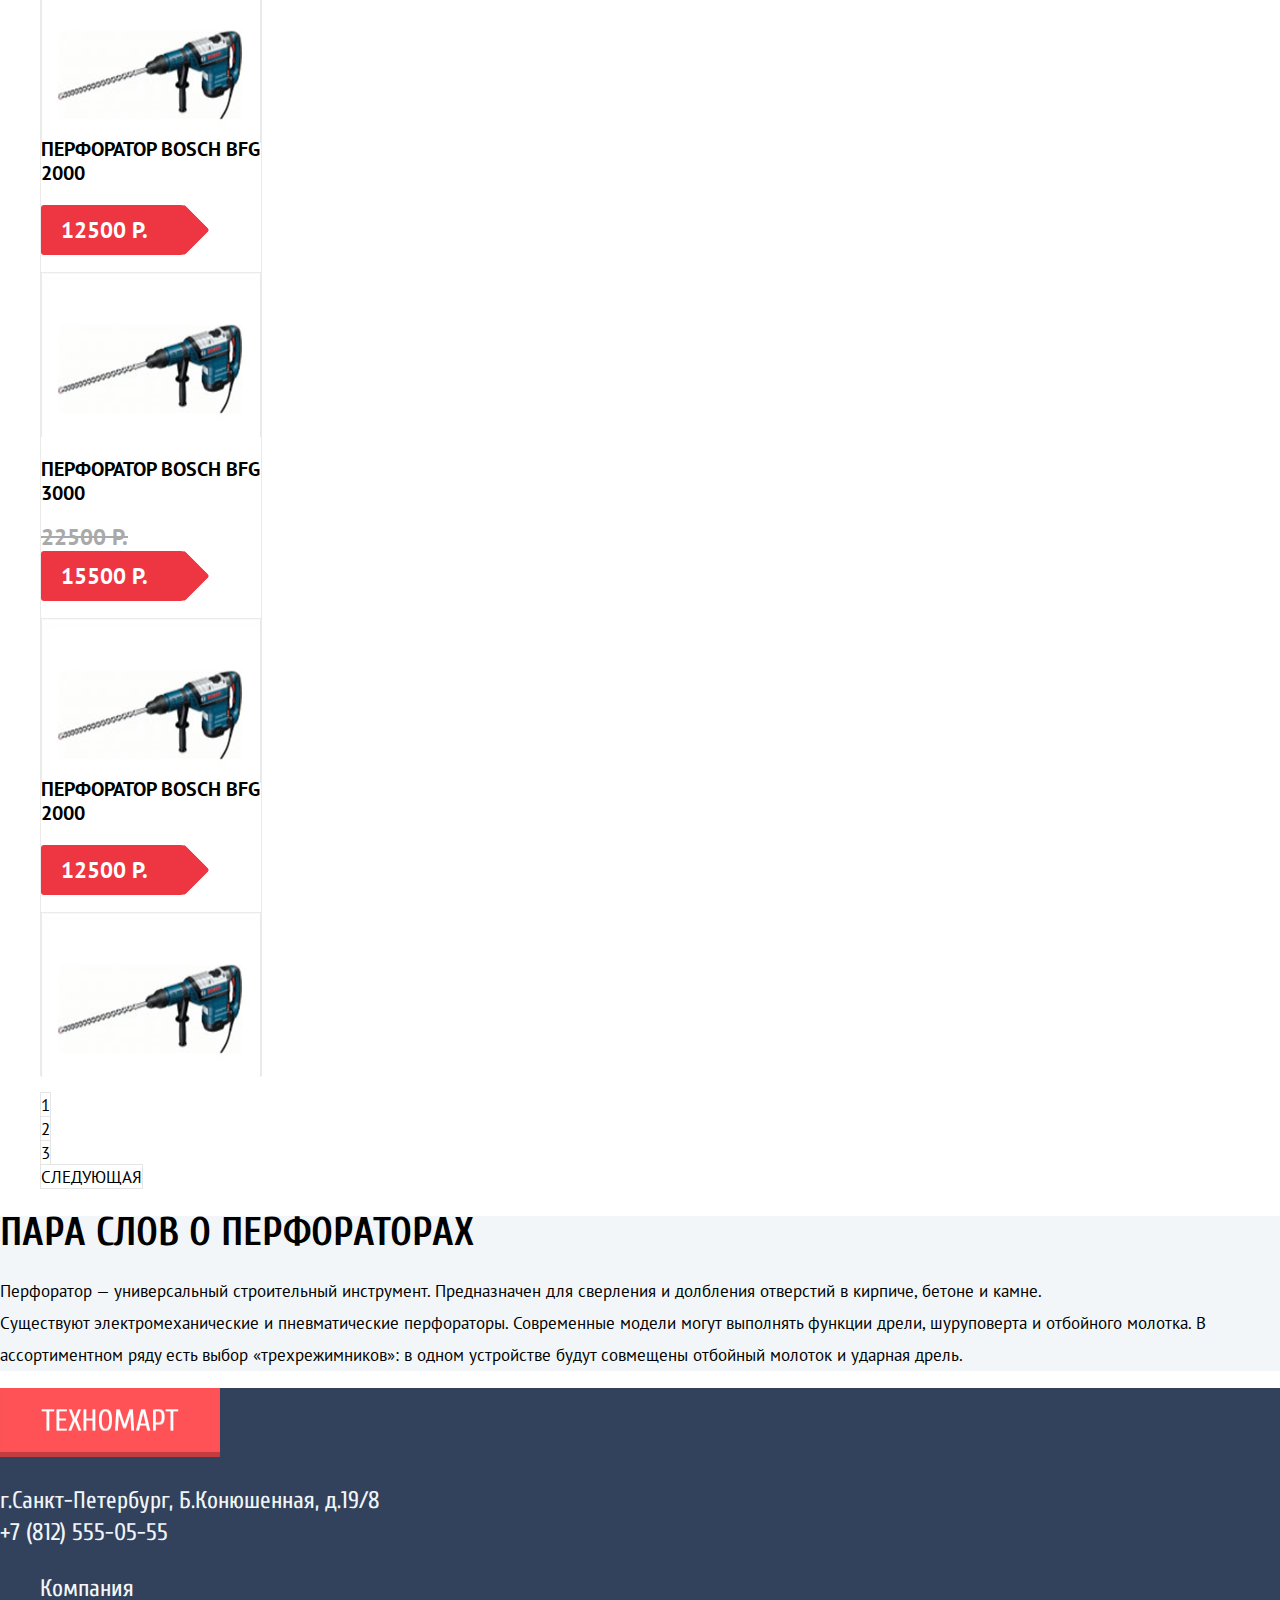
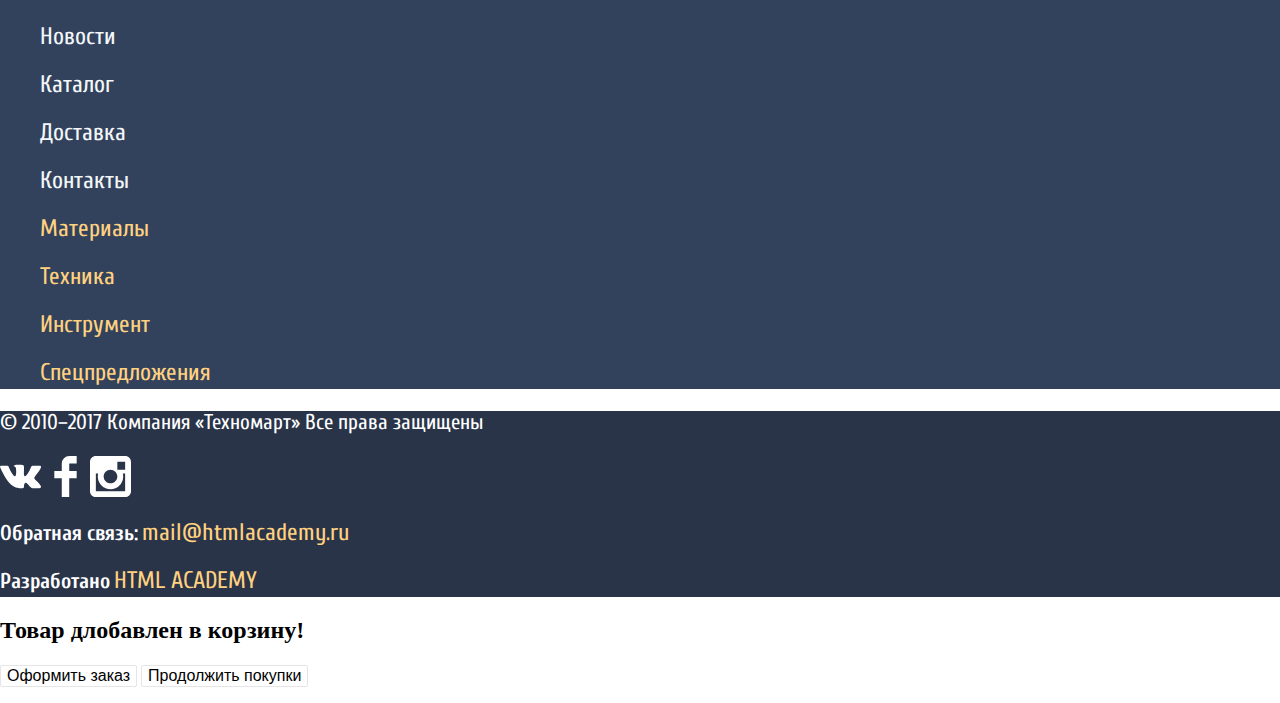
==== commit ff0d2168: "переписан css добавлены изменения в catalog и index" ====
--- a/catalog.html
+++ b/catalog.html
@@ -11,280 +11,329 @@
    </head>
    <body>
       <header class="main-header">
-         <ul class="main-header-line">
-            <li>
-               <p>
-                  <img src="img/logo.png" width="220" height="69" alt="Логотип магазина «Техномаркет»">
-               </p>
-            </li>
-            <li>
-               <form class="search-form">
-                  <label class="visually-hidden" for="search">Поиск</label>
-                  <p><input type="search" name="search" placeholder="Поиск"></p>
-               </form>
-            </li>
-            <li>
-               <p class="bookmarks-b">
-                  <a class="bookmarks" href="#">Закладки:0</a>
-               </p>
-            </li>
-            <li>
-               <p class="basket-b">
-                  <a class="basket-p" href="#">Корзина:0</a>
-               </p>
-            <li>
-               <p class="order-b">
-                  <a class="order" href="#">Оформить заказ:</a>
-               </p>
-         </ul>
-         <ul>
-            <li>
-               <p>Интернет магазин строительных материалов и инструментов для ремонта
-               </p>
-            </li>
-            <li>
-               <p class="header-contacts">
-                  Телефон: +7 (812) 555-05-55<br>
-                  Адрес: г.Санкт-Петербург, Б.Конюшенная, д.19/8<br>
-               </p>
-            </li>
-         </ul>
-         <ul class="user-navigation">
-            <li class="login-link">
-               <label for="input">Равшан Джамшутович</label>
-               <input type="image" id="input" src="#" alt="Войти">
-            </li>
-            <li><a class="transition" href="#">Мои заказы</a></li>
-            <li><a class="transition" href="#">Личный кабинет</a></li>
-         </ul>
-         <nav class="main-navigation">
-            <h1 class="visually-hidden">Меню</h1>
-            <ul class="site-navigation">
-               <li><a href="info.html">Главная</a></li>
-               <li><a href="company.html">Компания</a></li>
-               <li><a href="catalog.html">Каталог</a></li>
-               <li><a href="news.html">Новости</a></li>
-               <li><a href="special.html">Спецпредложения</a></li>
-               <li><a href="delivery.html">Доставка</a></li>
-               <li><a href="contacts.html">Контакты</a></li>
-            </ul>
-         </nav>
+         <div class="block-1">
+            <ul class="main-header-line">
+               <li>
+                  <p>
+                     <img src="img/logo.png" width="220" height="69" alt="Логотип магазина «Техномаркет»">
+                  </p>
+               </li>
+               <li>
+                  <form class="search-form">
+                     <label class="visually-hidden" for="search">Поиск</label>
+                     <input type="search" name="search" class="search" placeholder="Поиск">
+                     <button type="submit"><img src="img/search-icon.svg" alt="Поиск"></button>
+                  </form>
+               </li>
+               <li>
+                  <p class="bookmarks-b">
+                     <a class="bookmarks" href="#">Закладки:0</a>
+                  </p>
+               </li>
+               <li>
+                  <p class="basket-b">
+                     <a class="basket" href="#">Корзина:0</a>
+                  </p>
+               <li>
+                  <p class="order-b">
+                     <a class="order" href="#">Оформить заказ:</a>
+                  </p>
+            </ul>
+            <ul class="block-about">
+               <li class="about">
+                  Интернет магазин <br>
+                  строительных материалов <br>
+                  и инструментов для ремонта
+               </li>
+               <li class="tel">
+                  +7 (812) 555-05-55
+               </li>
+               <li class="header-contacts">
+                  г.Санкт-Петербург, Б.Конюшенная, д.19/8
+               </li>
+            </ul>
+            <ul class="user-navigation">
+               <li class="login-link-inner">
+                  <a class="login-input" href="#">Равшан Джамшутович</a>
+               </li>
+               <li><a class="transition" href="#">Мои заказы</a></li>
+               <li><a class="transition" href="#">Личный кабинет</a></li>
+            </ul>
+            <nav class="main-navigation">
+               <h1 class="visually-hidden">Меню</h1>
+               <ul class="site-navigation">
+                  <li><a href="info.html">Главная</a></li>
+                  <li><a href="company.html">Компания</a></li>
+                  <li><a href="catalog.html">Каталог</a></li>
+                  <li><a href="news.html">Новости</a></li>
+                  <li><a href="special.html">Спецпредложения</a></li>
+                  <li><a href="delivery.html">Доставка</a></li>
+                  <li><a href="contacts.html">Контакты</a></li>
+               </ul>
+            </nav>
+         </div>
       </header>
       <main class="container">
-         <h1 class="visually-hidden">Раздел перфораторы</h1>
-         <ul class="breadcrumbs">
-            <li>
-               <a href="index.html">
-            </li>
-            <li><a href="catalog.html">Каталог</a></li>
-            <li><a href="tools.html">Инструмент</a></li>
-            <li class="breadcrumbs-current">Перфораторы</li>
-         </ul>
-         <div class="wrapper">
-            <section class="filters">
-               <h1>Перфораторы</h1>
-               <h2>Фильтр:</h2>
-               <form class="filters" method="get" action="#">
-                  <fieldset>
-                     <legend>Цена:</legend>
-                     0<input type="range" min="0" max="30000" step="1">30000
-                  </fieldset>
-                  <fieldset>
-                     <legend>Производители:</legend>
-                     <ul>
-                        <li class="filter-option">
-                           <input class="visually-hidden filter-input filter-input-checkbox" type="checkbox" name="Bosh" checked>
-                           Bosh
-                        </li>
-                        <li class="filter-option">
-                           <input class="visually-hidden filter-input filter-input-checkbox" type="checkbox" name="Интерскол">
-                           Интерскол
-                        </li>
-                        <li class="filter-option">
-                           <input class="visually-hidden filter-input filter-input-checkbox" type="checkbox" name="Makita" checked>
-                           Makita
-                        </li>
-                        <li class="filter-option">
-                           <input class="visually-hidden filter-input filter-input-checkbox" type="checkbox" name="Dewalt">
-                           Dewalt
-                        </li>
-                        <li class="filter-option">
-                           <input class="visually-hidden filter-input filter-input-checkbox" type="checkbox" name="Hitachi">
-                           Hitachi
-                        </li>
-                     </ul>
-                  </fieldset>
-                  <fieldset>
-                     <legend>Питание:</legend>
-                     <ul>
-                        <li class="filter-option">
-                           <input class="visually-hidden filter-input filter-input-radio" type="radio" name="prodauct-group" value="battery" checked>
-                           Фккумуляторные
-                        </li>
-                        <li class="filter-option">
-                           <input class="visually-hidden filter-input filter-input-radio" type="radio" name="prodauct-group" value="power">
-                           Сетевые
-                        </li>
-                     </ul>
-                  </fieldset>
-                  <button type="submit" class="filter-button bitton">Показать</button>
-               </form>
-            </section>
-            <section class="sorting">
-               <h2>Сортировка:</h2>
-               <ul class="sorting-product">
-                  <li class="price-sorting"><a href="#">По цене:</a></li>
-                  <li class="type-sorting"><a href="#">По типу:</a></li>
-                  <li class="functional-sorting"><a href="#"></a>По функционалу:</li>
+         <div class="block-2">
+            <h1 class="visually-hidden">Раздел перфораторы</h1>
+            <ul class="breadcrumbs">
+               <li>
+                  <a class="home" href="index.html"></a>
+               </li>
+               <li><a class="catalog" href="catalog.html">Каталог</a></li>
+               <li><a class="tools" href="tools.html">Инструмент</a></li>
+               <li class="breadcrumbs-current">Перфораторы</li>
+            </ul>
+            <div class="wrapper">
+               <section class="filters">
+                  <h1 class="filters-h1">Перфораторы</h1>
+                  <h2 class="filters-h2">Фильтр:</h2>
+                  <form class="filters" method="get" action="#">
+                     <fieldset>
+                        <legend class="filters-h3">Цена:</legend>
+                        0<input type="range" min="0" max="30000" step="1">30000
+                     </fieldset>
+                     <fieldset>
+                        <legend class="filters-h3">Производители:</legend>
+                        <ul  class="filter-option">
+                           <li>
+                              <input class="visually-hidden filter-input filter-input-checkbox" type="checkbox" id="Bosh" checked>
+                              <label for="Bosh">Bosh</label>
+                           </li>
+                           <li>
+                              <input class="visually-hidden filter-input filter-input-checkbox" type="checkbox" id="Interskol">
+                              <label for="Interskol">Интерскол</label>
+                           </li>
+                           <li>
+                              <input class="visually-hidden filter-input filter-input-checkbox" type="checkbox" id="Makita" checked>
+                              <label for="Makita">Makita</label>
+                           </li>
+                           <li>
+                              <input class="visually-hidden filter-input filter-input-checkbox" type="checkbox" id="Dewalt">
+                              <label for="Dewalt">Dewalt</label>
+                           </li>
+                           <li>
+                              <input class="visually-hidden filter-input filter-input-checkbox" type="checkbox" id="Hitachi">
+                              <label for="Hitachi">Hitachi</label>
+                           </li>
+                        </ul>
+                     </fieldset>
+                     <fieldset>
+                        <legend class="filters-h3">Питание:</legend>
+                        <ul  class="filter-option">
+                           <li>
+                              <input class="visually-hidden filter-input filter-input-radio" type="radio" name="prodauct-group" value="battery" checked>
+                              Фккумуляторные
+                           </li>
+                           <li>
+                              <input class="visually-hidden filter-input filter-input-radio" type="radio" name="prodauct-group" value="power">
+                              Сетевые
+                           </li>
+                        </ul>
+                     </fieldset>
+                     <button type="submit" class="filter-button bitton"><span class="filter-submit">Показать</span></button>
+                  </form>
+               </section>
+               <section class="sorting">
+                  <h2 class="filters-h2">Сортировка:</h2>
+                  <ul class="sorting-product">
+                     <li><a  class="price-sorting" href="#">По цене:</a></li>
+                     <li><a  class="type-sorting" href="#">По типу:</a></li>
+                     <li><a  class="functional-sorting" href="#">По функционалу:</a></li>
+                  </ul>
+               </section>
+            </div>
+            <section class="catalog">
+               <h2 class="visually-hidden">Список товаров</h2>
+               <ul class="popular-product-list">
+                  <li class="product-list">
+                     <h3>Перфоратор BOSCH BFG 3000</h3>
+                     <p class="price">
+                        <span class="strike">22500 Р.</span>
+                        <span class="price-b">15500 Р.</span>
+                     </p>
+                     <p class="catalog-item-image">
+                        <a href="catalog-item.html">
+                        <img width="220" height="165" src="img/product-1.jpg" alt="Перфоратор BOSCH BFG 3000">
+                        </a>
+                     </p>
+                  </li>
+                  <li class="product-list">
+                     <h3>Перфоратор BOSCH BFG 6000</h3>
+                     <p class="price">
+                        <span class="strike">30500 Р.</span>
+                        <span class="price-b">25500 Р.</span>
+                     </p>
+                     <p class="button-check">
+                        <a class="buy" href="#">Купить</a>
+                        <a class="bookmarks-buy" href="#">В Закладки</a>
+                     </p>
+                  </li>
+                  <li class="product-list">
+                     <h3>Перфоратор BOSCH BFG 3000</h3>
+                     <p class="price">
+                        <span class="strike">22500 Р.</span>
+                        <span class="price-b">15500 Р.</span>
+                     </p>
+                     <p class="catalog-item-image">
+                        <a href="catalog-item.html">
+                        <img width="220" height="165" src="img/product-1.jpg" alt="Перфоратор BOSCH BFG 9000">
+                        </a>
+                     </p>
+                  </li>
+               </ul>
+               <ul class="popular-product-list">
+                  <li class="product-list">
+                     <h3>Перфоратор BOSCH BFG 3000</h3>
+                     <p class="price">
+                        <span class="strike">22500 Р.</span>
+                        <span class="price-b">15500 Р.</span>
+                     </p>
+                     <p class="catalog-item-image">
+                        <a href="catalog-item.html">
+                        <img width="220" height="165" src="img/product-1.jpg" alt="Перфоратор BOSCH BFG 3000">
+                        </a>
+                     </p>
+                  </li>
+                  <li class="product-list">
+                     <h3>Перфоратор BOSCH BFG 6000</h3>
+                     <p class="price">
+                        <span class="strike">30500 Р.</span>
+                        <span class="price-b">25500 Р.</span>
+                     </p>
+                     <p class="catalog-item-image">
+                        <a href="catalog-item.html">
+                        <img width="220" height="165" src="img/product-1.jpg" alt="Перфоратор BOSCH BFG 6000">
+                        </a>
+                     </p>
+                  </li>
+                  <li class="product-list">
+                     <h3>Перфоратор BOSCH BFG 2000</h3>
+                     <p class="price">
+                        <span class="strike"></span>
+                        <span class="price-b">12500 Р.</span>
+                     </p>
+                     <p class="catalog-item-image">
+                        <a href="catalog-item.html">
+                        <img width="220" height="165" src="img/product-1.jpg" alt="Перфоратор BOSCH BFG 2000">
+                        </a>
+                     </p>
+                  </li>
+                  <li class="product-list">
+                     <h3>Перфоратор BOSCH BFG 3000</h3>
+                     <p class="price">
+                        <span class="strike">22500 Р.</span>
+                        <span class="price-b">15500 Р.</span>
+                     </p>
+                     <p class="catalog-item-image">
+                        <a href="catalog-item.html">
+                        <img width="220" height="165" src="img/product-1.jpg" alt="Перфоратор BOSCH BFG 3000">
+                        </a>
+                     </p>
+                  </li>
+                  <li class="product-list">
+                     <h3>Перфоратор BOSCH BFG 2000</h3>
+                     <p class="price">
+                        <span class="strike"></span>
+                        <span class="price-b">12500 Р.</span>
+                     </p>
+                     <p class="catalog-item-image">
+                        <a href="catalog-item.html">
+                        <img width="220" height="165" src="img/product-1.jpg" alt="Перфоратор BOSCH BFG 2000">
+                        </a>
+                     </p>
+                  </li>
+               </ul>
+               <ul class="pagination-list">
+                  <li class="pagination-item pagination-item-current"><a href="#">1</a></li>
+                  <li class="pagination-item"><a href="#">2</a></li>
+                  <li class="pagination-item"><a href="#">3</a></li>
+                  <li class="pagination-item"><a href="next">Следующая</a></li>
                </ul>
             </section>
          </div>
-         <section class="catalog">
-            <h2 class="visually-hidden">Список товаров</h2>
-            <ul class="catalog-list">
-               <li class="catalog-item">
-                  <h3>Перфоратор BOSCH BFG 3000</h3>
-                  <p class="price">
-                     <span class="strike">22500 Р.</span>
-                     <span class="real-price">15500 Р.</span>
-                  </p>
-                  <p class="catalog-item-image">
-                     <a href="catalog-item.html">
-                     <img width="220" height="165" src="img/product-1.jpg" alt="Перфоратор BOSCH BFG 3000">
-                     </a>
-                  </p>
-               </li>
-               <li class="catalog-item">
-                  <h3>Перфоратор BOSCH BFG 6000</h3>
-                  <p class="price">
-                     <span class="strike">30500 Р.</span>
-                     <span class="real-price">25500 Р.</span>
-                  </p>
-                  <p class="button-check">
-                     <a class="buy" href="#">Купить</a>
-                     <a class="bookmarks-buy" href="#">В Закладки</a>
-                  </p>
-               </li>
-               <li class="catalog-item">
-                  <h3>Перфоратор BOSCH BFG 3000</h3>
-                  <p class="price">
-                     <span class="strike">22500 Р.</span>
-                     <span class="real-price">15500 Р.</span>
-                  </p>
-                  <p class="catalog-item-image">
-                     <a href="catalog-item.html">
-                     <img width="220" height="165" src="img/product-1.jpg" alt="Перфоратор BOSCH BFG 9000">
-                     </a>
-                  </p>
-               </li>
-            </ul>
-            <ul class="catalog-list">
-               <li class="catalog-item">
-                  <h3>Перфоратор BOSCH BFG 3000</h3>
-                  <p class="price">
-                     <span class="strike">22500 Р.</span>
-                     <span class="real-price">15500 Р.</span>
-                  </p>
-                  <p class="catalog-item-image">
-                     <a href="catalog-item.html">
-                     <img width="220" height="165" src="img/product-1.jpg" alt="Перфоратор BOSCH BFG 3000">
-                     </a>
-                  </p>
-               </li>
-               <li class="catalog-item">
-                  <h3>Перфоратор BOSCH BFG 6000</h3>
-                  <p class="price">
-                     <span class="strike">30500 Р.</span>
-                     <span class="real-price">25500 Р.</span>
-                  </p>
-                  <p class="catalog-item-image">
-                     <a href="catalog-item.html">
-                     <img width="220" height="165" src="img/product-1.jpg" alt="Перфоратор BOSCH BFG 6000">
-                     </a>
-                  </p>
-               </li>
-               <li class="catalog-item">
-                  <h3>Перфоратор BOSCH BFG 2000</h3>
-                  <p class="price">
-                     <span class="strike"></span>
-                     <span class="real-price">12500 Р.</span>
-                  </p>
-                  <p class="catalog-item-image">
-                     <a href="catalog-item.html">
-                     <img width="220" height="165" src="img/product-1.jpg" alt="Перфоратор BOSCH BFG 2000">
-                     </a>
-                  </p>
-               </li>
-               <li class="catalog-item">
-                  <h3>Перфоратор BOSCH BFG 3000</h3>
-                  <p class="price">
-                     <span class="strike">22500 Р.</span>
-                     <span class="real-price">15500 Р.</span>
-                  </p>
-                  <p class="catalog-item-image">
-                     <a href="catalog-item.html">
-                     <img width="220" height="165" src="img/product-1.jpg" alt="Перфоратор BOSCH BFG 3000">
-                     </a>
-                  </p>
-               </li>
-               <li class="catalog-item">
-                  <h3>Перфоратор BOSCH BFG 2000</h3>
-                  <p class="price">
-                     <span class="strike"></span>
-                     <span class="real-price">12500 Р.</span>
-                  </p>
-                  <p class="catalog-item-image">
-                     <a href="catalog-item.html">
-                     <img width="220" height="165" src="img/product-1.jpg" alt="Перфоратор BOSCH BFG 2000">
-                     </a>
-                  </p>
-               </li>
-            </ul>
-            <ul class="pagination-list">
-               <li class="pagination-item pagination-item-current"><a href="#">1</a></li>
-               <li class="pagination-item"><a href="#">2</a></li>
-               <li class="pagination-item"><a href="#">3</a></li>
-               <li class="pagination-item"><a href="next">Следующая</a></li>
-            </ul>
-         </section>
-         <section class="about">
-            <h1>Пара слов о перфораторах</h1>
-            <p class="about-service">Перфоратор — универсальный строительный инструмент. Предназначен для сверления и долбления отверстий в кирпиче, бетоне и камне.<br>
-               Существуют электромеханические и пневматические перфораторы. Современные модели могут выполнять функции дрели, шуруповерта и отбойного молотка. В ассортиментном ряду есть выбор «трехрежимников»: в одном устройстве будут совмещены отбойный молоток и ударная дрель.
+         <div class="block-3">
+            <section class="information">
+               <h1  class="information-h">Пара слов о перфораторах</h1>
+               <p class="block-information">Перфоратор — универсальный строительный инструмент. Предназначен для сверления и долбления отверстий в кирпиче, бетоне и камне.<br>
+                  Существуют электромеханические и пневматические перфораторы. Современные модели могут выполнять функции дрели, шуруповерта и отбойного молотка. В ассортиментном ряду есть выбор «трехрежимников»: в одном устройстве будут совмещены отбойный молоток и ударная дрель.
+               </p>
+            </section>
+         </div>
+      </main>
+       <footer class="main-footer">
+       <div class="block-5">
+            <p class="logo-footer"><img src="img/logo.png" width="220" height="69" alt="Логотип магазина «Техномаркет»"></p>
+            <p class="footer-contacts">
+               г.Санкт-Петербург, Б.Конюшенная, д.19/8<br>
+               +7 (812) 555-05-55
             </p>
-         </section>
-      </main>
-      <footer class="main-footer">
-         <p class="logo-footer"><img src="img/logo.svg" width="220" height="69" alt="Логотип магазина «Техномаркет»"></p>
-         <p class="footer-contacts">
-            г.Санкт-Петербург, Б.Конюшенная, д.19/8<br>
-            +7 (812) 555-05-55
-         </p>
-         <ul class="footer-menu">
-            <li>Компания</li>
-            <li>Новости</li>
-            <li>Каталог</li>
-            <li>Доставка</li>
-            <li>Контакты</li>
-         </ul>
-         <ul class="footer-promo-block">
-            <li>Материалы</li>
-            <li>Техника</li>
-            <li>Инструмент</li>
-            <li>Спецпредложения</li>
-         </ul>
-         <p class="coopyright">© 2010–2017 Компания «Техномарт» Все права защищены</p>
-         <div class="footer-social">
-            <a class="social-button" href="#" aria-label="Вконтакте">Вконтакте</a>
-            <a class="social-button" href="#" aria-label="Фейсбук">Фейсбук</a>
-            <a class="social-button" href="#" aria-label="Инстаграм">Инстаграм</a>
-         </div>
-         <p class="feedback">
-            <b>Обратная связь:</b>mail@htmlacademy.ru
-         </p>
-         <p class="footer-coopyright">
-            <b>Разработано</b>
-            <a class="button" href="https://htmlacademy.ru">HTML ACADEMY</a>
+            <ul class="footer-menu">
+               <li>
+                  <p>
+                     <a href="#">Компания</a>
+                  </p>
+               </li>
+               <li>
+                  <p>
+                     <a href="#">Новости</a>
+                  </p>
+               </li>
+               <li>
+                  <p>
+                     <a href="#">Каталог</a>
+                  </p>
+               </li>
+               <li>
+                  <p>
+                     <a href="#">Доставка</a>
+                  </p>
+               </li>
+               <li>
+                  <p>
+                     <a href="#">Контакты</a>
+                  </p>
+               </li>
+            </ul>
+            <ul class="footer-promo-block">
+               <li>
+                  <p>
+                     <a href="#">Материалы</a>
+                  </p>
+               </li>
+               <li>
+                  <p>
+                     <a href="#">Техника</a>
+                  </p>
+               </li>
+               <li>
+                  <p>
+                     <a href="#">Инструмент</a>
+                  </p>
+               </li>
+               <li>
+                  <p>
+                     <a href="#">Спецпредложения</a>
+                  </p>
+               </li>
+            </ul>
+      </div>
+      <div class="block-6">
+      <p class="coopyright">© 2010–2017 Компания «Техномарт» Все права защищены</p>
+      <div class="footer-social">
+      <a class="social-button" href="#" aria-label="Вконтакте"><img src="img/icon-vk.svg" width="41" height="41" alt="Вконтакте"></a>
+      <a class="social-button" href="#" aria-label="Фейсбук"><img src="img/icon-fb.svg" width="41" height="41" alt="Фейсбук"></a>
+      <a class="social-button" href="#" aria-label="Инстаграм"><img src="img/icon-insta.svg" width="41" height="41" alt="Инстаграм"></a>
+      <p class="feedback">
+      <b class="feedback-b">Обратная связь:</b>
+      <a class="button-feedback" href="#">mail@htmlacademy.ru</a>
+      </p>
+      <p class="feedback">
+      <b class="feedback-b">Разработано</b>
+      <a class="button-feedback" href="https://htmlacademy.ru">HTML ACADEMY</a>
+      </p>
+      </div>
+      </div>
       </footer>
       <section class="modal modal-dialog-basket">
          <h2>Товар длобавлен в корзину!</h2>
--- a/css/style.css
+++ b/css/style.css
@@ -1,641 +1,830 @@
 .body {
     font-family: "Cuprum", sans-serif;
-	line-height: 24 pt;
-	font-size: 13 pt;
-	font-weight: normal;
-	color: #00000;
-	background-color: #ffffff;
-}
-
-a {
-    text-decoration: none;
-}
-
+    font-size: 13 pt;
+    font-weight: normal;
+    line-height: 24 pt;
+}
 .visually-hidden {
-	display: none;
-}
-
-.main-header-line {
-	line-height: 17pt;
-	font-size: 18pt;
-	color: #ffffff;
-	background-color: #33445a;
-}
-
+    display: none;
+}
+input[type="search"] {
+    background-color: #293449;
+    border: none;
+    box-sizing: border-box;
+    width: 270px;
+    height: 42px;
+    -moz-box-sizing: border-box;
+    outline: none;
+    -webkit-appearance: none;
+}
+input[type="search"]::-webkit-input-placeholder {
+    color: #ffffff;
+    font-family: "Cuprum", sans-serif;
+    font-size: 17pt;
+    line-height: 18pt;
+    padding: 17px 142px 17px 49px;
+}
+input[type="search"]::-moz-placeholder {
+    color: #ffffff;
+    font-family: "Cuprum", sans-serif;
+    font-size: 17pt;
+    line-height: 18pt;
+    padding: 17px 142px 17px 49px;
+}
+.button {
+    cursor: pointer;
+    height: 19px;
+    left: 17px;
+    position: absolute;
+    top: 11px;
+    width: 19px;
+}
 .main-header-line,
+.user-navigation,
+.site-navigation,
 .block-about,
-.site-navigation,
-.user-navigation,
+.popular-product-list,
+.p-manufacturers-list,
 .list,
 .footer-menu,
-.footer-promo-block {
-	list-style: none;
-}
-
+.footer-promo-block,
+.button-feedback,
+.breadcrumbs,
+.filter-option,
+.sorting-product,
+.pagination-list {
+    list-style: none;
+}
 .bookmarks,
 .basket,
-.search-form,
+.order,
+.button-feedback,
+.price-sorting,
+.type-sorting,
+.functional-sorting {
+    text-decoration: none;
+}
+.bookmarks {
+    background: #293449;
+    color: #ffffff;
+    font-family: "Cuprum", sans-serif;
+    font-size: 17pt;
+    line-height: 18pt;
+    outline: #293449;
+    padding: 17px 44px 17px 28px;
+}
+.basket {
+    background: #293449;
+    color: #ffffff;
+    font-family: "Cuprum", sans-serif;
+    font-size: 17pt;
+    line-height: 18pt;
+    outline: #293449;
+    padding: 17px 49px 17px 32px;
+}
+.bookmarks:hover,
+.basket:hover {
+    background: #212a3a;
+    outline: #212a3a;
+}
+.bookmarks:active,
+.basket:active {
+    background: #161d29;
+    color: rgba(255, 255, 255, 0.6);
+    outline: #161d29;
+}
 .order {
-	text-decoration: none;
-}
-
-.bookmarks,
-.basket {
-	color: #ffffff;
-}
-
-.search-form {
-	color: #000000;
-	background-color: #293449;
-}
-.search-form:hover {
-	background-color: #212a3a;
-}
-
-.search-form:active {
-	color: #000000;
-	background-color: #ffffff;
-}
-
-.bookmarks a:hover,
-.basket a:hover {
-    margin: 17px 21px 15px 11px;
-    background-color: #212a3a; 
-}
-
+    background: #63a63e;
+    color: #ffffff;
+    font-family: "Cuprum", sans-serif;
+    font-size: 17pt;
+    line-height: 18pt;
+    outline: #63a63e;
+    padding: 17px 21px 17px 22px;
+}
+.order:hover {
+    background: #5fbb2d;
+    outline: #5fbb2d;
+}
+.order:active {
+    background: #518534;
+    color: rgba(255, 255, 255, 0.6);
+    outline: #518534;
+}
+.login-link {
+    background: #ffffff;
+    color: #000000;
+    font-family: "Cuprum", sans-serif;
+    font-size: 21pt;
+    line-height: 18pt;
+    padding: 12px 49px 16px 27px;
+    text-decoration: none;
+}
+.login-link-into {
+    background: #ffffff;
+    color: #000000;
+    font-family: "Cuprum", sans-serif;
+    font-size: 21pt;
+    line-height: 18pt;
+    padding: 14px 25px 16px 25px;
+    text-decoration: none;
+}
+.login-link-into:hover,
+.login-link:hover {
+    color: #ee3643;
+}
+.login-link-into:active,
+.login-link:active {
+    color: rgba(0, 0, 0, 0.302);
+}
+.about {
+    font-family: "Cuprum", sans-serif;
+    font-size: 16pt;
+    line-height: : 23pt;
+    font-style: italic;
+    color: #ee3643;
+}
+.tel {
+    font-family: "Cuprum", sans-serif;
+    font-size: 21pt;
+    line-height: : 18pt;
+    color: #fb463c;
+    border: 3px solid #ffffff;
+}
+.header-contacts {
+    font-family: "Cuprum", sans-serif;
+    font-size: 14pt;
+    line-height: : 24pt;
+    color: # font-family: "Cuprum", sans-serif;
+    font-size: 21pt;
+    line-height: : 18pt;
+    color: #3d546e;
+}
+.site-navigation {
+    list-style-type: none;
+    margin: 0;
+    padding: 0;
+    width: 100px;
+}
+.site-navigation a {
+    background-color: #3d546e;
+    box-shadow: 0px 5px 0 0 #293449;
+    color: #ffffff;
+    font-family: "Cuprum", sans-serif;
+    font-size: 17pt;
+    line-height: 18pt;
+    padding: 5px;
+    text-decoration: none;
+}
 .site-navigation a:hover {
-	background-color: #212a3a; 
-} 
-
-.bookmarks a:active,
-.basket a:active
+    background-color: #293449;
+}
 .site-navigation a:active {
-	background-color: #161d29; 
-} 
-
-.basket-p {
- padding: 17px 21px 15px 11px;
- background-color: #ee3643;
-}
-
-.order {
-	padding: 17px 17px 17px 22px;
-	background-color: #63a63e;
-	color: #ffffff;
-}
-
-.order:hover {
-	background-color: #5fbb2d;
-}
-
-.order:active {
-	background-color: #518534;	
-}
-
-.block-1 {
-	background-color: #f3f7f9;
-}
-
-.about {
-	line-height: 23pt;
-	font-size: 16pt;
-	font-style: italic;
-	color: #ff5357;
-}
-
-.tel {
-	line-height: 18pt;
-	font-size: 21pt;
-	color: #ff5357;
-}
-
-.transition {
-	font-size: 16pt;
-	line-height: 18pt;
-	color: #32425c;
-	text-decoration: underline;
-}
-
-.transition:hover {
-	font-size: 16pt;
-	line-height: 18pt;
-	color: #ee3643;
-	text-decoration: underline;
-}
-
-.transition:active {
-	font-size: 16pt;
-	line-height: 18pt;
-	color: #32425c;
-	text-decoration: underline;
-	opacity: 0.3;
-}
-
-.header-contacts {
-	line-height: 24pt;
-	font-size: 14pt;
-	color: #3d546e;
-}
-
-.user-navigation a {
-	line-height: 18pt;
-	font-size: 21pt;
-	color: #000000;
-	background-color: #ffffff;
-}
-
-.user-navigation a:hover {
-	color: #ee3643;
-}
-
-.user-navigation a:active {
-    color: #c5c5c5;
-}
-
-.breadcrumbs {
-  	list-style: none;
-  	font-family: PT Sans;
-  	font-size: 13pt;
-  	line-height: 18pt;
-  	color: #000000;
-  	text-decoration: underline;
-}
-.site-navigation a {
-	color: #ffffff;
-	background-color: #33445a;
-}
-
-.filter fieldset {
-  		border: none;
-}
-
-.filter legend {
-	font-family: PT Sans;
-	font-size: 17pt;
-	line-height: 30pt;
-	color: #000000;
-	text-decoration: underline;
-}
-
-.filter ul {
-  	font-family: PT Sans;
-  	list-style: none;
-  	font-size: 15pt;
-  	line-height: 20pt;
-  	color: #000000;
-}
-
-.filter-option-input
-{
-  	color: #c5c5c5;	
-}
-
-.filter-option-input:hover {
- 	color: #b5b5b5;
-}
-
-.filter-option-input:focus {
-   	color: #e9e9e9;
-   	opacity: 0.3;
-}
-
-.sorting-product {
-	font-family: PT Sans; 
-	font-size: 13pt;
-	line-height: 18pt;
-	color: #000000
-	opacity: 0.3;
-}
-
-.sorting-product:hover {
-	color: #000000
-}
-
-.sorting-product:active {
-	color: #ee3643;
-}
-
-.catalog-list {
-	list-style: none;
-}
-
-.buy {
-	font-size: 14pt;
-	line-height: 18pt;
-	color: #ffffff;
-	text-transform: uppercase;
-	margin: 14px, 15px, 12px, 14px;
-	background-image: url("../img/icon-cart.svg");
-	background-position: 10px 14px;
-    background-repeat:  no-repeat;
-	background-color: #63a63e;
-	border-radius: 3px;
-	box-shadow: 0px 3px 0 0 #367315;
-}
-
-.buy:hover {
-	background-color: #5fbb2d;
-	box-shadow: 0px 3px 0 0 #367315;
-}
-.buy:active {
-	background-color: #518534;
-}
-
-.bookmarks-buy {
-	font-size: 14pt;
-	line-height: 18pt;
-	color: #32425c;
-	text-transform: uppercase;
-	margin: 11px, 12px, 13px, 12px;
-    border: #63a63e;
-	border-radius: 3px;
-	}
-
-.bookmarks-buy:hover {
-    border: #32425c;
-}
-
-.bookmarks-buy:active {
-    border: #32425c;
-    opacity: 0.3;
-}
-
-.block-2,
-.block-3 {
-	background-color: #ffffff;
-}
-
-.promo-block h3 {
-	font-size: 24pt;
-	line-height: 30pt;
-	font-weight: bold;
-    color: #ffffff;
-}
-
-.promo {
-	width: 300px;
-    height: 132px;
-}
-
+    background-color: #293449;
+    color: rgba(255, 255, 255, 0.502);
+}
 .promo-list1 {
-	background-image: url("../img/icon-1.svg");
-	background-position: 213px 27px;
-    background-repeat:  no-repeat;
-	background-color: #ffbf47;
-}
-
+    background-color: #ffbf47;
+    background-image: url("../img/icon-1.svg");
+    background-position: 213px 27px;
+    background-repeat: no-repeat;
+    height: 123;
+    width: 300px;
+}
 .promo-list2 {
-	background-image: url("../img/icon-2.svg");
-	background-position: 197px 29px;
-    background-repeat:  no-repeat;
-	background-color: #3bbce3;
-}
-
+    background-color: #3bbce3;
+    background-image: url("../img/icon-2.svg");
+    background-position: 197px 29px;
+    background-repeat: no-repeat;
+    height: 123;
+    width: 300px;
+}
 .promo-list3 {
-	background-image: url('../img/icon-3.svg');
-	background-position: 191px 29px;
-    background-repeat:  no-repeat;	    
-	background-color: #dc91d8;
-}
-
+    background-color: #dc91d8;
+    background-image: url('../img/icon-3.svg');
+    background-position: 191px 29px;
+    background-repeat: no-repeat;
+    height: 123;
+    width: 300px;
+}
 .promo-list4 {
-	background-image: url('../img/icon-4.svg');
-	background-position: 197px 29px;
-    background-repeat:  no-repeat;	    
-	background-color: #8ed78f;
-}
-
+    background-color: #8ed78f;
+    background-image: url('../img/icon-4.svg');
+    background-position: 197px 29px;
+    background-repeat: no-repeat;
+    height: 123;
+    width: 300px;
+}
 .promo-list5 {
+    background-color: #ffc047;
     background-image: url('../img/icon-5.svg');
-	background-position: 191px 29px;
-    background-repeat:  no-repeat;	    
-	background-color: #ffc047;
-}
-
+    background-position: 191px 29px;
+    background-repeat: no-repeat;
+    height: 123;
+    width: 300px;
+}
 .promo-button {
-    padding: 14px 24px;
-    border-radius: 2px;
+    background-color: rgba(229, 229, 229, 0.1);
+    border-radius: 3px;
+    color: #ffffff;
+    font-family: "Cuprum", sans-serif;
     font-size: 14pt;
     line-height: 18px;
-    text-transform: uppercase;
-    color: #ffffff;
-    background-color: rgba(229, 229, 229, 0.1);
-	}
-
+    padding: 14px 24px;
+    text-decoration: none;
+    text-transform: uppercase;
+}
 a.promo-button:hover {
-	background-color: rgba(204, 204, 204 0.2);
-}
-
+    background-color: rgba(204, 204, 204 0.2);
+}
 a.promo-button:active {
-	background-color: rgba(178, 178, 178, 0.3);
-}
-
+    background-color: rgba(178, 178, 178, 0.3);
+}
+.promo h3 {
+    color: #ffffff;
+    font-family: "Cuprum", sans-serif;
+    font-size: 24pt;
+    font-weight: bold;
+    line-height: 30pt;
+    padding: 14px 24px;
+}
 .gallery {
-    width: 620;
-    height: 266;
-
-.gallery-content h3 {
-    padding: 26px 30px;
-	font-size: 36pt;
-	line-height: 30pt;
-	font-weight: bold;
-	color: #ffffff;
-	background-color: #000000;
-	text-transform: uppercase;
-
+    width: 621px;
+    height: 268px;
+}
+.gallery-h {
+    color: #ffffff;
+    font-family: "Cuprum", sans-serif;
+    font-size: 36pt;
+    line-height: 30pt;
+    font-weight: bold;
+}
 .p-gallery-content {
-
-	font-size: 18pt;
-	line-height: 24pt;
-	color: #ffffff;
-	background-color: #000000;
-	}
-
+    color: #ffffff;
+    font-family: "Cuprum", sans-serif;
+    font-size: 18pt;
+    line-height: 24pt;
+}
 .btn-gallery-content {
-	margin: 0px 26px;
-  	padding: 14px 50px;
-  	font: inherit;
-  	font-size: 14pt;
-  	line-height: 18pt;
-  	text-transform: uppercase;
-  	color: #ffffff;
-  	vertical-align: middle;
-  	border-radius: 3px;
-  	background: #ee3643;
-  	width: 195px;
-  	height: 38px;
-}
-
+    background: #ee3643;
+    border-radius: 3px;
+    color: #ffffff;
+    font: inherit;
+    font-family: "Cuprum", sans-serif;
+    font-size: 14pt;
+    height: 38px;
+    line-height: 18pt;
+    margin: 0px 26px;
+    padding: 14px 50px;
+    text-decoration: none;
+    text-transform: uppercase;
+    vertical-align: middle;
+    width: 195px;
+}
 .btn-gallery-content:hover {
-	background: #ca2c37;;
-}
-
+    background: #ca2c37;
+}
 .btn-gallery-content:active {
-  	background: #ba2732;
-}
-
-
-.popular-product h1,
-.popular-manufacturers h1 {
-	font-size: 30pt;
-	line-height: 30pt;
-	color: #3d546e;
-	background-color: #f9f5f0;
-	text-transform: uppercase;
-}
-
-.button a {
-	margin-top: : 866px;
-	margin-left: 794px;
-  	padding: 14px 19px 14px 55px;
-  	font: inherit;
-  	font-size: 14pt;
-  	line-height: 18pt;
-  	text-transform: uppercase;
-  	color: #ffffff;
-  	vertical-align: middle;
-  	border-radius: 3px;
-  	background: #ff5357;
-  	width: 252px;
-  	height: 38px;
-}
-
-.popular-product-title {
-	font-family: PT Sans;
-	font-size: 18pt;
-	line-height: 20pt;
-	font-weight: bold;
-	color: #000000;
-}
-
-.popular-product-list {
-	list-style: none;
-}
-
-.product-list,
-.catalog-item {
-	width: 222;
-	height: 318;	
-	background-color: #ffffff;
-	border: 1px solid #e5e5e5;
-}
-
-.product-list:hover,
-.catalog-item:hover {
-	box-shadow: 0 10px 25px rgba (41, 52, 73, 0.5);
-}
-
-.p-manufacturers-list {
-	list-style: none;
-}
-
-.manufacturers-list {
-	width: 222;
-	height: 147;
-	background-color: #ffffff;
-	border: 1px solid #e5e5e5;
-}
-
-.manufacturers-list:hover {
-	box-shadow: 0 10px 25px rgba (41, 52, 73, 0.5);
-}
-
-.manufacturers-list:activ {
-	box-shadow: 0px
-	 4px 10px rgba (41, 52, 73, 0.5);
-}
-
-.gallery-service {
-	background-color: #f4f7f9;
-}
-
-.gallery-service h1 {
-	font-size: 30pt;
-	line-height: 24pt;
-	color: #000000;
-	text-transform: uppercase;
-}
-
+    background: #ba2732;
+}
+.popular-product-h {
+    font-family: "Cuprum", sans-serif;
+    font-size: 30pt;
+    line-height: 30pt;
+    text-transform: uppercase;
+    color: #3d546e;
+    background-color: #f9f5f0;
+}
+.popular-product-button {
+    font-family: "Cuprum", sans-serif;
+    font-size: 14pt;
+    line-height: 18pt;
+    text-transform: uppercase;
+    text-decoration: none;
+    color: #ffffff;
+    border-radius: 3px;
+    background-color: #ff5357;
+    padding: 14px 55px 14px 55px;
+}
+.product-list {
+    width: 220px;
+    height: 318px;
+    border: 1px solid #eaeaea;
+    background-color: #ffffff;
+}
+.popular-product-title:hover {
+    background: #ffffff;
+    box-shadow: 10 0 25px 0 #293449;
+}
+{
+    font-family: 'PT Sans', sans-serif;
+    font-size: 18pt;
+    line-height: 20pt;
+    color: #000000;
+}
+.strike {
+    font-family: 'PT Sans', sans-serif;
+    font-size: 17pt;
+    line-height: 18pt;
+    font-weight: bold;
+    text-decoration: line-through;
+    color: #a9a9a9;
+}
+.price-b {
+    font-family: 'PT Sans', sans-serif;
+    font-size: 17pt;
+    line-height: 18pt;
+    font-weight: bold;
+    color: #ffffff;
+    display: inline-block;
+    padding: 13px 36px 13px 20px;
+    position: relative;
+    background: #ee3643;
+    border-radius: 3px;
+}
+.price-b:after,
+.price-b:before {
+    content: '';
+    position: absolute;
+    right: -18px;
+    top: 50%;
+    background: #ee3643;
+    width: 36px;
+    height: 36px;
+    margin-top: -18px;
+    border-radius: 3px;
+    transform: rotate(45deg);
+}
+.manufacturers-list1 {
+    width: 220px;
+    height: 145px;
+    background: url('../img/m-1.jpg');
+    border: 1px solid #e5e5e5;
+    background-color: #ffffff;
+}
+.manufacturers-list2 {
+    width: 220px;
+    height: 145px;
+    background: url('../img/m-2.jpg');
+    border: 1px solid #e5e5e5;
+    background-color: #ffffff;
+}
+.manufacturers-list3 {
+    width: 220px;
+    height: 145px;
+    background: url('../img/m-3.jpg');
+    border: 1px solid #e5e5e5;
+    background-color: #ffffff;
+}
+.manufacturers-list4 {
+    width: 220px;
+    height: 145px;
+    background: url('../img/m-4.jpg');
+    border: 1px solid #e5e5e5;
+    background-color: #ffffff;
+}
+.manufacturers-list5 {
+    width: 220px;
+    height: 145px;
+    background: url('../img/m-5.jpg');
+    border: 1px solid #e5e5e5;
+    background-color: #ffffff;
+}
+.manufacturers-list6 {
+    width: 220px;
+    height: 145px;
+    background: url('../img/m-6.jpg');
+    border: 1px solid #e5e5e5;
+    background-color: #ffffff;
+}
+.manufacturers-list7 {
+    width: 220px;
+    height: 145px;
+    background: url('../img/m-7.jpg');
+    border: 1px solid #e5e5e5;
+    background-color: #ffffff;
+}
+.manufacturers-list1:hover,
+.manufacturers-list2:hover,
+.manufacturers-list3:hover,
+.manufacturers-list4:hover,
+.manufacturers-list5:hover,
+.manufacturers-list6:hover,
+.manufacturers-list7:hover {
+    border: 1px solid #e5e5e5;
+    background-color: #ffffff;
+    box-shadow: 10 0 25px 0 #293449;
+}
+.manufacturers-list1:active,
+.manufacturers-list2:active,
+.manufacturers-list3:active,
+.manufacturers-list4:active,
+.manufacturers-list5:active,
+.manufacturers-list6:active,
+.manufacturers-list7:active {
+    border: 1px solid #e5e5e5;
+    background: #ffffff;
+    box-shadow: 10 0 25px 0 #293449;
+    opacity: 0.3;
+}
+.service-h {
+    font-family: 'Cuprum', sans-serif;
+    font-size: 30pt;
+    line-height: 24pt;
+    color: #000000;
+}
 .about-gallery-service {
-	font-family: PT Sans;
-	font-size: 13pt;
-	line-height: 24pt;
-	color: #000000;
-}
-
-.service-button {
-  	padding: 24px 23px 25px 140px;
-  	font: inherit;
-  	font-size: 21pt;
-  	line-height: 30pt;
-  	font-weight: bold;
-  	color: #ffffff;
-  	background: #3d546e;
-  	width: 240px;
-  	height: 61px;
-} 
-
-.service-button:hover {
-	background: #293449;
-
-}
-
-.service-button:activ {
-	color: #32425c;
-	background: #ffffff;
-}
-
-.gallery-content-service h3 {
-	font-size: 36pt;
-	line-height: 24pt;
-	color: #3d546e;
-}
-
+    font-family: 'PT Sans', sans-serif;
+    font-size: 13pt;
+    line-height: 24pt;
+    color: #000000;
+}
+.post,
+.guarantee,
+.credit {
+    font-family: 'Cuprum', sans-serif;
+    font-weight: bold;
+    font-size: 21pt;
+    line-height: 30pt;
+    color: #ffffff;
+}
 .p-gallery-content-service {
-	font-family: PT Sans;
-	font-size: 13pt;
-	line-height: 24pt;
-	color: #000000;
-}
-
-.information h1,
-.contacts h1 {
-	font-size: 30pt;
-	line-height: 24pt;
-	color: #000000;
-	text-transform: uppercase;
-}
-
- .block-information {
- 	font-family: PT Sans;
-	font-size: 13pt;
-	line-height: 24pt;
-	color: #000000;
- }
-
- .list {
-  	font-family: PT Sans;
-	font-size: 18pt;
-	line-height: 20pt;
-	color: #000000;	
- }
-
+    font-family: 'PT Sans', sans-serif;
+    font-size: 21pt;
+    line-height: 30pt;
+    color: #000000;
+}
+.b {
+    font-family: 'Cuprum', sans-serif;
+    font-size: 36pt;
+    line-height: 24pt;
+    color: #3d546e;
+    text-transform: uppercase;
+}
+.service-menu {
+    width: 240px;
+    margin: 0;
+    padding: 0;
+    list-style: none;
+}
+.service-menu a {
+    display: block;
+    margin-bottom: 0px;
+    padding: 24px 22px;
+    text-decoration: none;
+    color: #ffffff;
+    background-color: #3d546e;
+}
+.service-menu a:hover {
+    background: #293449;
+    color: #3d546e;
+}
+.service-menu a:active {
+    background: #ffffff;
+    color: #3d546e;
+}
+.service-menu > li {
+    position: relative;
+}
+.service-menu .sub-menu {
+    position: absolute;
+    top: 0px;
+    left: 240px;
+    z-index: 10;
+    display: none;
+    width: 700px;
+    height: 286px;
+    margin: 0;
+    padding: 0;
+    list-style: none;
+    background: #f4f8f9;
+}
+.information-h {
+    font-family: 'Cuprum', sans-serif;
+    font-size: 30pt;
+    line-height: 24pt;
+    color: #000000;
+    text-transform: uppercase;
+}
+.block-information {
+    font-family: 'PT Sans', sans-serif;
+    font-size: 13pt;
+    line-height: 24pt;
+    color: #000000;
+}
+.list {
+    font-family: 'Cuprum', sans-serif;
+    font-size: 18pt;
+    line-height: 20pt;
+    color: #000000;
+}
 .info {
-	padding: 14px 64px 14px 59px;
-	text-transform: uppercase;
-	font-size: 14pt;
-	line-height: 18pt;
-	color: #ffffff;
-	background-color: #ff5357;
-}
-
+    font-family: "Cuprum", sans-serif;
+    font-size: 14pt;
+    line-height: 18pt;
+    text-transform: uppercase;
+    text-decoration: none;
+    color: #ffffff;
+    border-radius: 3px;
+    background-color: #ff5357;
+    padding: 14px 42px 14px 40px;
+}
 .map {
-	padding: 14px 41px 14px 40px;
-	text-transform: uppercase;
-	font-size: 14pt;
-	line-height: 18pt;
-	color: #ffffff;
-	background-color: #ff5357;
-}
-
+    font-family: "Cuprum", sans-serif;
+    font-size: 14pt;
+    line-height: 18pt;
+    text-transform: uppercase;
+    text-decoration: none;
+    color: #ffffff;
+    border-radius: 3px;
+    background-color: #ff5357;
+    padding: 14px 64px 14px 60px;
+}
+.footer-contacts {
+    font-family: "Cuprum", sans-serif;
+    font-size: 18pt;
+    line-height: 24pt;
+    color: #f1f5f7;
+}
+.footer-menu a {
+    font-family: "Cuprum", sans-serif;
+    font-size: 18pt;
+    line-height: 24pt;
+    color: #f3f7f9;
+}
+.footer-promo-block a,
+.button-feedback {
+    font-family: "Cuprum", sans-serif;
+    font-size: 18pt;
+    line-height: 24pt;
+    color: #ffd180;
+}
+.footer-menu a,
+.footer-promo-block a {
+    text-decoration: none;
+}
+}
+.footer-menu a:hover,
+.footer-promo-block a:hover,
+.button-feedback:hover {
+    text-decoration: underline;
+}
+.footer-menu a:active,
+.footer-promo-block a:active {
+    opacity: 0.5;
+}
+.button-feedback:active {
+    color: #ee3643;
+}
+.coopyright,
+.feedback-b {
+    font-family: "Cuprum", sans-serif;
+    font-size: 16pt;
+    line-height: 18pt;
+    color: #ffffff;
+}
+.block-1 {
+    background-color: #f1f5f7;
+}
+.block-2,
 .block-4 {
-	background-color: #3d546e;
-}
-
-.footer-contacts {
-	font-size: 18pt;
-	line-height: 24pt;
-	color: #f1f5f7;
-	}
-
-.footer-menu a {
-	color: inherit;
-
-	font-size: 18pt;
-	line-height: 24pt;
-	color: #f1f5f7;
-	}
-
-.footer-menu a:hover {
-border-bottom: 1px solid #f1f5f7;
-}
-
-.footer-menu a:activ {
-opacity: 0.5;
-}
-
-.footer-promo-block a {
-	color: inherit;
-	font-size: 18pt;
-	line-height: 24pt;
-	color: #ffda96;	
-}
-
-.footer-promo-block a:hover {
-	border-bottom: 1px solid #ffda96;
-}
-
-.footer-promo-block a:activ {
-	opacity: 0.5;
-}
-
+    background-color: #ffffff;
+}
+.block-3 {
+    background-color: #f2f6f8;
+}
 .block-5 {
-	background-color: #33445a;
-}
-
-.coopyright {
-	font-size: 16pt;
-	line-height: 18pt;
-	color: #ffffff;	
-}
-
-.feedback {
-	font-size: 16pt;
-	line-height: 18pt;
-	color: #ffffff;	
-}
-
-.feedback a {
-	color: inherit;
-	color: #ffda96;
-}
-
-.feedback a:hover {
-	border-bottom: 1px solid #ffda96;
-}
-
-.feedback a:activ {
-	color: #ee3643;
-}
-
-.pagination-list {
-  	list-style: none;
-}
-
+    background-color: #32425c;
+}
+.block-6 {
+    background-color: #293449;
+}
+.login-input,
+.transition {
+    text-decoration: none;
+}
+.login-input {
+    font-family: "Cuprum", sans-serif;
+    font-size: 21pt;
+    line-height: 18pt;
+    color: #000000;
+    padding: 18px 47px 16px 69px;
+    background-color: #ffffff;
+}
+.login-input:active {
+    opacity: 0.3;
+}
+.transition {
+    font-family: "Cuprum", sans-serif;
+    font-size: 16pt;
+    line-height: 18pt;
+    color: #32425c;
+    text-decoration: underline;
+}
+.transition:hover {
+    font-family: "Cuprum", sans-serif;
+    font-size: 16pt;
+    line-height: 18pt;
+    color: #ee3643;
+    text-decoration: underline;
+}
+.transition:active {
+    opacity: 0.3;
+    color: #32425c;
+}
+.home,
+.catalog,
+.tools {
+    text-decoration: none;
+}
+.home,
+.catalog,
+.tools,
+.breadcrumbs-current {
+    font-family: 'PT Sans', sans-serif;
+    font-size: 13pt;
+    line-height: 18pt;
+    color: #000000;
+    text-transform: uppercase;
+}
+.filters-h1 {
+    font-family: "Cuprum", sans-serif;
+    font-size: 30pt;
+    line-height: 30pt;
+    color: #32425c;
+    padding: 33px 30px;
+    background-color: #f2f6f8;
+    width: 940px;
+    height: 90 px;
+}
+.filters-h2 {
+    font-family: 'PT Sans', sans-serif;
+    font-size: 13pt;
+    line-height: 18pt;
+    color: #000000;
+    text-transform: uppercase;
+    padding: 14px 19px;
+    border-radius: 3px;
+    background-color: #f7f3ec;
+    width: 220px;
+    height: 38px;
+}
+.filters-h3 {
+    font-family: 'PT Sans', sans-serif;
+    font-size: 17pt;
+    line-height: 30pt;
+    font-weight: bold;
+    color: #000000;
+    text-transform: uppercase;
+}
+.filters fieldset {
+    border: none;
+}
+input[type="checkbox"] {
+    display: none;
+}
+input[type="checkbox"] + label {
+    display: inline-block;
+    width: 23px;
+    height: 23px;
+    margin: -1px 4px 0 0;
+    vertical-align: middle;
+    border-radius: 3px;
+    border-color: #b5b5b5;
+    border: 3px;
+    cursor: pointer;
+}
+input[type="checkbox"]:hover + label {
+    border-color: #c5c5c5;
+}
+input[type="checkbox"]:focus + label {
+    border-color: #b5b5b5;
+}
+input[type="checkbox"]:disabled + label {
+    border-color: #e9e9e9;
+}
+.filter-option {
+    font-family: 'PT Sans', sans-serif;
+    font-size: 15pt;
+    line-height: 20pt;
+    color: #000000;
+    text-transform: uppercase;
+}
+input[type="radio"] {
+    display: none;
+}
+input[type="radio"] + label {
+    display: inline-block;
+    width: 23px;
+    height: 23px;
+    margin: -1px 4px 0 0;
+    vertical-align: middle;
+    border: 3px;
+    border-radius: 11px;
+    border-color: #b5b5b5;
+    cursor: pointer;
+}
+input[type="radio"]:hover + label {
+    border-color: #c5c5c5;
+}
+input[type="radio"]:focus + label {
+    border-color: #b5b5b5;
+}
+input[type="radio"]:disabled + label {
+    border-color: #e9e9e9;
+}
+input[type="submit"] {
+    border: 1px solid #e5e5e5;
+    border-radius: 2px;
+    background-color: #ffffff;
+}
+.filter-submit {
+    font-family: 'PT Sans', sans-serif;
+    font-size: 13pt;
+    line-height: 18pt;
+    color: #000000;
+    text-transform: uppercase;
+    padding: 15px 39px 14px 40px;
+}
+.price-sorting,
+.type-sorting,
+.functional-sorting {
+    font-family: 'PT Sans', sans-serif;
+    font-size: 13pt;
+    line-height: 18pt;
+    color: #000000;
+    text-transform: uppercase;
+    opacity: 0.3;
+    border-bottom: 1px dotted #ee3643;
+}
+.price-sorting:hover,
+.type-sorting:hover,
+.functional-sorting:hover {
+    color: #000000;
+    border-bottom: #ee3643;
+    opacity: 100;
+}
+.price-sorting:active,
+.type-sorting:active,
+.functional-sorting:active {
+    color: #ee3643;
+    opacity: 100;
+}
+.buy,
+.bookmarks-buy {
+    text-decoration: none;
+}
+.buy {
+    font-family: "Cuprum", sans-serif;
+    font-size: 14pt;
+    line-height: 18pt;
+    color: #ffffff;
+    text-transform: uppercase;
+    padding: 14px 50px 11px 45px;
+    background-color: #63a63e;
+    box-shadow: 0px 3px 0px 0 #367315;
+    border-radius: 3px;
+}
+.buy:hover {
+    background-color: #5fbb2d;
+}
+.buy:active {
+    background-color: #518534;
+    box-shadow: 0px 3px 0px 0;
+}
+.bookmarks-buy {
+    font-family: "Cuprum", sans-serif;
+    font-size: 14pt;
+    line-height: 18pt;
+    color: #32425c;
+    text-transform: uppercase;
+    padding: 14px 37px 14px 33px;
+    border-radius: 3px;
+    border: 3px solid #63a63e;
+}
+.bookmarks-buy:hover {
+    border: 3px solid #32425c;
+}
+.bookmarks-buy:active {
+    border: 3px solid #32425c;
+    opacity: 0.3;
+}
 .pagination-item a {
-  	font-family: PT Sans;
-  	font-size: 13pt;
-  	line-height: 18pt;
-  	color: #000000;
-  	background-color: #ffffff;
-  	border: #e5e5e5;
-  	border-radius: 2px;
-}
-
-.pagination-item a:hover {
-  	border: #bdc6ca;
-}
-
-.pagination-item a:active {
- 	background-color: #ee3643;
-}
-
-.pagination-item-current a {
-  	color: #ffffff;
-  	background-color: #ee3643;
-}
-
-.pagination-item-current a:hover,
-.pagination-item-current a:focus,
-.pagination-item-current a:active {
-  	color: #000000;+    text-decoration: none;
+}
+.pagination-list a {
+    font-family: 'PT Sans', sans-serif;
+    font-size: 13pt;
+    line-height: 18pt;
+    color: #000000;
+    text-transform: uppercase;
+    border: 1px solid #e5e5e5;
+    background-color: #ffffff;
+}
+.pagination-list a:hover {
+    border: 1px solid #bdc6ca;
+}
+.pagination-list a:active {
+    border: 1px solid #ee3643;
+    background-color: #ee3643;
+}--- a/css/style.css
+++ b/css/style.css
@@ -1,641 +1,830 @@
 .body {
     font-family: "Cuprum", sans-serif;
-	line-height: 24 pt;
-	font-size: 13 pt;
-	font-weight: normal;
-	color: #00000;
-	background-color: #ffffff;
-}
-
-a {
-    text-decoration: none;
-}
-
+    font-size: 13 pt;
+    font-weight: normal;
+    line-height: 24 pt;
+}
 .visually-hidden {
-	display: none;
-}
-
-.main-header-line {
-	line-height: 17pt;
-	font-size: 18pt;
-	color: #ffffff;
-	background-color: #33445a;
-}
-
+    display: none;
+}
+input[type="search"] {
+    background-color: #293449;
+    border: none;
+    box-sizing: border-box;
+    width: 270px;
+    height: 42px;
+    -moz-box-sizing: border-box;
+    outline: none;
+    -webkit-appearance: none;
+}
+input[type="search"]::-webkit-input-placeholder {
+    color: #ffffff;
+    font-family: "Cuprum", sans-serif;
+    font-size: 17pt;
+    line-height: 18pt;
+    padding: 17px 142px 17px 49px;
+}
+input[type="search"]::-moz-placeholder {
+    color: #ffffff;
+    font-family: "Cuprum", sans-serif;
+    font-size: 17pt;
+    line-height: 18pt;
+    padding: 17px 142px 17px 49px;
+}
+.button {
+    cursor: pointer;
+    height: 19px;
+    left: 17px;
+    position: absolute;
+    top: 11px;
+    width: 19px;
+}
 .main-header-line,
+.user-navigation,
+.site-navigation,
 .block-about,
-.site-navigation,
-.user-navigation,
+.popular-product-list,
+.p-manufacturers-list,
 .list,
 .footer-menu,
-.footer-promo-block {
-	list-style: none;
-}
-
+.footer-promo-block,
+.button-feedback,
+.breadcrumbs,
+.filter-option,
+.sorting-product,
+.pagination-list {
+    list-style: none;
+}
 .bookmarks,
 .basket,
-.search-form,
+.order,
+.button-feedback,
+.price-sorting,
+.type-sorting,
+.functional-sorting {
+    text-decoration: none;
+}
+.bookmarks {
+    background: #293449;
+    color: #ffffff;
+    font-family: "Cuprum", sans-serif;
+    font-size: 17pt;
+    line-height: 18pt;
+    outline: #293449;
+    padding: 17px 44px 17px 28px;
+}
+.basket {
+    background: #293449;
+    color: #ffffff;
+    font-family: "Cuprum", sans-serif;
+    font-size: 17pt;
+    line-height: 18pt;
+    outline: #293449;
+    padding: 17px 49px 17px 32px;
+}
+.bookmarks:hover,
+.basket:hover {
+    background: #212a3a;
+    outline: #212a3a;
+}
+.bookmarks:active,
+.basket:active {
+    background: #161d29;
+    color: rgba(255, 255, 255, 0.6);
+    outline: #161d29;
+}
 .order {
-	text-decoration: none;
-}
-
-.bookmarks,
-.basket {
-	color: #ffffff;
-}
-
-.search-form {
-	color: #000000;
-	background-color: #293449;
-}
-.search-form:hover {
-	background-color: #212a3a;
-}
-
-.search-form:active {
-	color: #000000;
-	background-color: #ffffff;
-}
-
-.bookmarks a:hover,
-.basket a:hover {
-    margin: 17px 21px 15px 11px;
-    background-color: #212a3a; 
-}
-
+    background: #63a63e;
+    color: #ffffff;
+    font-family: "Cuprum", sans-serif;
+    font-size: 17pt;
+    line-height: 18pt;
+    outline: #63a63e;
+    padding: 17px 21px 17px 22px;
+}
+.order:hover {
+    background: #5fbb2d;
+    outline: #5fbb2d;
+}
+.order:active {
+    background: #518534;
+    color: rgba(255, 255, 255, 0.6);
+    outline: #518534;
+}
+.login-link {
+    background: #ffffff;
+    color: #000000;
+    font-family: "Cuprum", sans-serif;
+    font-size: 21pt;
+    line-height: 18pt;
+    padding: 12px 49px 16px 27px;
+    text-decoration: none;
+}
+.login-link-into {
+    background: #ffffff;
+    color: #000000;
+    font-family: "Cuprum", sans-serif;
+    font-size: 21pt;
+    line-height: 18pt;
+    padding: 14px 25px 16px 25px;
+    text-decoration: none;
+}
+.login-link-into:hover,
+.login-link:hover {
+    color: #ee3643;
+}
+.login-link-into:active,
+.login-link:active {
+    color: rgba(0, 0, 0, 0.302);
+}
+.about {
+    font-family: "Cuprum", sans-serif;
+    font-size: 16pt;
+    line-height: : 23pt;
+    font-style: italic;
+    color: #ee3643;
+}
+.tel {
+    font-family: "Cuprum", sans-serif;
+    font-size: 21pt;
+    line-height: : 18pt;
+    color: #fb463c;
+    border: 3px solid #ffffff;
+}
+.header-contacts {
+    font-family: "Cuprum", sans-serif;
+    font-size: 14pt;
+    line-height: : 24pt;
+    color: # font-family: "Cuprum", sans-serif;
+    font-size: 21pt;
+    line-height: : 18pt;
+    color: #3d546e;
+}
+.site-navigation {
+    list-style-type: none;
+    margin: 0;
+    padding: 0;
+    width: 100px;
+}
+.site-navigation a {
+    background-color: #3d546e;
+    box-shadow: 0px 5px 0 0 #293449;
+    color: #ffffff;
+    font-family: "Cuprum", sans-serif;
+    font-size: 17pt;
+    line-height: 18pt;
+    padding: 5px;
+    text-decoration: none;
+}
 .site-navigation a:hover {
-	background-color: #212a3a; 
-} 
-
-.bookmarks a:active,
-.basket a:active
+    background-color: #293449;
+}
 .site-navigation a:active {
-	background-color: #161d29; 
-} 
-
-.basket-p {
- padding: 17px 21px 15px 11px;
- background-color: #ee3643;
-}
-
-.order {
-	padding: 17px 17px 17px 22px;
-	background-color: #63a63e;
-	color: #ffffff;
-}
-
-.order:hover {
-	background-color: #5fbb2d;
-}
-
-.order:active {
-	background-color: #518534;	
-}
-
-.block-1 {
-	background-color: #f3f7f9;
-}
-
-.about {
-	line-height: 23pt;
-	font-size: 16pt;
-	font-style: italic;
-	color: #ff5357;
-}
-
-.tel {
-	line-height: 18pt;
-	font-size: 21pt;
-	color: #ff5357;
-}
-
-.transition {
-	font-size: 16pt;
-	line-height: 18pt;
-	color: #32425c;
-	text-decoration: underline;
-}
-
-.transition:hover {
-	font-size: 16pt;
-	line-height: 18pt;
-	color: #ee3643;
-	text-decoration: underline;
-}
-
-.transition:active {
-	font-size: 16pt;
-	line-height: 18pt;
-	color: #32425c;
-	text-decoration: underline;
-	opacity: 0.3;
-}
-
-.header-contacts {
-	line-height: 24pt;
-	font-size: 14pt;
-	color: #3d546e;
-}
-
-.user-navigation a {
-	line-height: 18pt;
-	font-size: 21pt;
-	color: #000000;
-	background-color: #ffffff;
-}
-
-.user-navigation a:hover {
-	color: #ee3643;
-}
-
-.user-navigation a:active {
-    color: #c5c5c5;
-}
-
-.breadcrumbs {
-  	list-style: none;
-  	font-family: PT Sans;
-  	font-size: 13pt;
-  	line-height: 18pt;
-  	color: #000000;
-  	text-decoration: underline;
-}
-.site-navigation a {
-	color: #ffffff;
-	background-color: #33445a;
-}
-
-.filter fieldset {
-  		border: none;
-}
-
-.filter legend {
-	font-family: PT Sans;
-	font-size: 17pt;
-	line-height: 30pt;
-	color: #000000;
-	text-decoration: underline;
-}
-
-.filter ul {
-  	font-family: PT Sans;
-  	list-style: none;
-  	font-size: 15pt;
-  	line-height: 20pt;
-  	color: #000000;
-}
-
-.filter-option-input
-{
-  	color: #c5c5c5;	
-}
-
-.filter-option-input:hover {
- 	color: #b5b5b5;
-}
-
-.filter-option-input:focus {
-   	color: #e9e9e9;
-   	opacity: 0.3;
-}
-
-.sorting-product {
-	font-family: PT Sans; 
-	font-size: 13pt;
-	line-height: 18pt;
-	color: #000000
-	opacity: 0.3;
-}
-
-.sorting-product:hover {
-	color: #000000
-}
-
-.sorting-product:active {
-	color: #ee3643;
-}
-
-.catalog-list {
-	list-style: none;
-}
-
-.buy {
-	font-size: 14pt;
-	line-height: 18pt;
-	color: #ffffff;
-	text-transform: uppercase;
-	margin: 14px, 15px, 12px, 14px;
-	background-image: url("../img/icon-cart.svg");
-	background-position: 10px 14px;
-    background-repeat:  no-repeat;
-	background-color: #63a63e;
-	border-radius: 3px;
-	box-shadow: 0px 3px 0 0 #367315;
-}
-
-.buy:hover {
-	background-color: #5fbb2d;
-	box-shadow: 0px 3px 0 0 #367315;
-}
-.buy:active {
-	background-color: #518534;
-}
-
-.bookmarks-buy {
-	font-size: 14pt;
-	line-height: 18pt;
-	color: #32425c;
-	text-transform: uppercase;
-	margin: 11px, 12px, 13px, 12px;
-    border: #63a63e;
-	border-radius: 3px;
-	}
-
-.bookmarks-buy:hover {
-    border: #32425c;
-}
-
-.bookmarks-buy:active {
-    border: #32425c;
-    opacity: 0.3;
-}
-
-.block-2,
-.block-3 {
-	background-color: #ffffff;
-}
-
-.promo-block h3 {
-	font-size: 24pt;
-	line-height: 30pt;
-	font-weight: bold;
-    color: #ffffff;
-}
-
-.promo {
-	width: 300px;
-    height: 132px;
-}
-
+    background-color: #293449;
+    color: rgba(255, 255, 255, 0.502);
+}
 .promo-list1 {
-	background-image: url("../img/icon-1.svg");
-	background-position: 213px 27px;
-    background-repeat:  no-repeat;
-	background-color: #ffbf47;
-}
-
+    background-color: #ffbf47;
+    background-image: url("../img/icon-1.svg");
+    background-position: 213px 27px;
+    background-repeat: no-repeat;
+    height: 123;
+    width: 300px;
+}
 .promo-list2 {
-	background-image: url("../img/icon-2.svg");
-	background-position: 197px 29px;
-    background-repeat:  no-repeat;
-	background-color: #3bbce3;
-}
-
+    background-color: #3bbce3;
+    background-image: url("../img/icon-2.svg");
+    background-position: 197px 29px;
+    background-repeat: no-repeat;
+    height: 123;
+    width: 300px;
+}
 .promo-list3 {
-	background-image: url('../img/icon-3.svg');
-	background-position: 191px 29px;
-    background-repeat:  no-repeat;	    
-	background-color: #dc91d8;
-}
-
+    background-color: #dc91d8;
+    background-image: url('../img/icon-3.svg');
+    background-position: 191px 29px;
+    background-repeat: no-repeat;
+    height: 123;
+    width: 300px;
+}
 .promo-list4 {
-	background-image: url('../img/icon-4.svg');
-	background-position: 197px 29px;
-    background-repeat:  no-repeat;	    
-	background-color: #8ed78f;
-}
-
+    background-color: #8ed78f;
+    background-image: url('../img/icon-4.svg');
+    background-position: 197px 29px;
+    background-repeat: no-repeat;
+    height: 123;
+    width: 300px;
+}
 .promo-list5 {
+    background-color: #ffc047;
     background-image: url('../img/icon-5.svg');
-	background-position: 191px 29px;
-    background-repeat:  no-repeat;	    
-	background-color: #ffc047;
-}
-
+    background-position: 191px 29px;
+    background-repeat: no-repeat;
+    height: 123;
+    width: 300px;
+}
 .promo-button {
-    padding: 14px 24px;
-    border-radius: 2px;
+    background-color: rgba(229, 229, 229, 0.1);
+    border-radius: 3px;
+    color: #ffffff;
+    font-family: "Cuprum", sans-serif;
     font-size: 14pt;
     line-height: 18px;
-    text-transform: uppercase;
-    color: #ffffff;
-    background-color: rgba(229, 229, 229, 0.1);
-	}
-
+    padding: 14px 24px;
+    text-decoration: none;
+    text-transform: uppercase;
+}
 a.promo-button:hover {
-	background-color: rgba(204, 204, 204 0.2);
-}
-
+    background-color: rgba(204, 204, 204 0.2);
+}
 a.promo-button:active {
-	background-color: rgba(178, 178, 178, 0.3);
-}
-
+    background-color: rgba(178, 178, 178, 0.3);
+}
+.promo h3 {
+    color: #ffffff;
+    font-family: "Cuprum", sans-serif;
+    font-size: 24pt;
+    font-weight: bold;
+    line-height: 30pt;
+    padding: 14px 24px;
+}
 .gallery {
-    width: 620;
-    height: 266;
-
-.gallery-content h3 {
-    padding: 26px 30px;
-	font-size: 36pt;
-	line-height: 30pt;
-	font-weight: bold;
-	color: #ffffff;
-	background-color: #000000;
-	text-transform: uppercase;
-
+    width: 621px;
+    height: 268px;
+}
+.gallery-h {
+    color: #ffffff;
+    font-family: "Cuprum", sans-serif;
+    font-size: 36pt;
+    line-height: 30pt;
+    font-weight: bold;
+}
 .p-gallery-content {
-
-	font-size: 18pt;
-	line-height: 24pt;
-	color: #ffffff;
-	background-color: #000000;
-	}
-
+    color: #ffffff;
+    font-family: "Cuprum", sans-serif;
+    font-size: 18pt;
+    line-height: 24pt;
+}
 .btn-gallery-content {
-	margin: 0px 26px;
-  	padding: 14px 50px;
-  	font: inherit;
-  	font-size: 14pt;
-  	line-height: 18pt;
-  	text-transform: uppercase;
-  	color: #ffffff;
-  	vertical-align: middle;
-  	border-radius: 3px;
-  	background: #ee3643;
-  	width: 195px;
-  	height: 38px;
-}
-
+    background: #ee3643;
+    border-radius: 3px;
+    color: #ffffff;
+    font: inherit;
+    font-family: "Cuprum", sans-serif;
+    font-size: 14pt;
+    height: 38px;
+    line-height: 18pt;
+    margin: 0px 26px;
+    padding: 14px 50px;
+    text-decoration: none;
+    text-transform: uppercase;
+    vertical-align: middle;
+    width: 195px;
+}
 .btn-gallery-content:hover {
-	background: #ca2c37;;
-}
-
+    background: #ca2c37;
+}
 .btn-gallery-content:active {
-  	background: #ba2732;
-}
-
-
-.popular-product h1,
-.popular-manufacturers h1 {
-	font-size: 30pt;
-	line-height: 30pt;
-	color: #3d546e;
-	background-color: #f9f5f0;
-	text-transform: uppercase;
-}
-
-.button a {
-	margin-top: : 866px;
-	margin-left: 794px;
-  	padding: 14px 19px 14px 55px;
-  	font: inherit;
-  	font-size: 14pt;
-  	line-height: 18pt;
-  	text-transform: uppercase;
-  	color: #ffffff;
-  	vertical-align: middle;
-  	border-radius: 3px;
-  	background: #ff5357;
-  	width: 252px;
-  	height: 38px;
-}
-
-.popular-product-title {
-	font-family: PT Sans;
-	font-size: 18pt;
-	line-height: 20pt;
-	font-weight: bold;
-	color: #000000;
-}
-
-.popular-product-list {
-	list-style: none;
-}
-
-.product-list,
-.catalog-item {
-	width: 222;
-	height: 318;	
-	background-color: #ffffff;
-	border: 1px solid #e5e5e5;
-}
-
-.product-list:hover,
-.catalog-item:hover {
-	box-shadow: 0 10px 25px rgba (41, 52, 73, 0.5);
-}
-
-.p-manufacturers-list {
-	list-style: none;
-}
-
-.manufacturers-list {
-	width: 222;
-	height: 147;
-	background-color: #ffffff;
-	border: 1px solid #e5e5e5;
-}
-
-.manufacturers-list:hover {
-	box-shadow: 0 10px 25px rgba (41, 52, 73, 0.5);
-}
-
-.manufacturers-list:activ {
-	box-shadow: 0px
-	 4px 10px rgba (41, 52, 73, 0.5);
-}
-
-.gallery-service {
-	background-color: #f4f7f9;
-}
-
-.gallery-service h1 {
-	font-size: 30pt;
-	line-height: 24pt;
-	color: #000000;
-	text-transform: uppercase;
-}
-
+    background: #ba2732;
+}
+.popular-product-h {
+    font-family: "Cuprum", sans-serif;
+    font-size: 30pt;
+    line-height: 30pt;
+    text-transform: uppercase;
+    color: #3d546e;
+    background-color: #f9f5f0;
+}
+.popular-product-button {
+    font-family: "Cuprum", sans-serif;
+    font-size: 14pt;
+    line-height: 18pt;
+    text-transform: uppercase;
+    text-decoration: none;
+    color: #ffffff;
+    border-radius: 3px;
+    background-color: #ff5357;
+    padding: 14px 55px 14px 55px;
+}
+.product-list {
+    width: 220px;
+    height: 318px;
+    border: 1px solid #eaeaea;
+    background-color: #ffffff;
+}
+.popular-product-title:hover {
+    background: #ffffff;
+    box-shadow: 10 0 25px 0 #293449;
+}
+{
+    font-family: 'PT Sans', sans-serif;
+    font-size: 18pt;
+    line-height: 20pt;
+    color: #000000;
+}
+.strike {
+    font-family: 'PT Sans', sans-serif;
+    font-size: 17pt;
+    line-height: 18pt;
+    font-weight: bold;
+    text-decoration: line-through;
+    color: #a9a9a9;
+}
+.price-b {
+    font-family: 'PT Sans', sans-serif;
+    font-size: 17pt;
+    line-height: 18pt;
+    font-weight: bold;
+    color: #ffffff;
+    display: inline-block;
+    padding: 13px 36px 13px 20px;
+    position: relative;
+    background: #ee3643;
+    border-radius: 3px;
+}
+.price-b:after,
+.price-b:before {
+    content: '';
+    position: absolute;
+    right: -18px;
+    top: 50%;
+    background: #ee3643;
+    width: 36px;
+    height: 36px;
+    margin-top: -18px;
+    border-radius: 3px;
+    transform: rotate(45deg);
+}
+.manufacturers-list1 {
+    width: 220px;
+    height: 145px;
+    background: url('../img/m-1.jpg');
+    border: 1px solid #e5e5e5;
+    background-color: #ffffff;
+}
+.manufacturers-list2 {
+    width: 220px;
+    height: 145px;
+    background: url('../img/m-2.jpg');
+    border: 1px solid #e5e5e5;
+    background-color: #ffffff;
+}
+.manufacturers-list3 {
+    width: 220px;
+    height: 145px;
+    background: url('../img/m-3.jpg');
+    border: 1px solid #e5e5e5;
+    background-color: #ffffff;
+}
+.manufacturers-list4 {
+    width: 220px;
+    height: 145px;
+    background: url('../img/m-4.jpg');
+    border: 1px solid #e5e5e5;
+    background-color: #ffffff;
+}
+.manufacturers-list5 {
+    width: 220px;
+    height: 145px;
+    background: url('../img/m-5.jpg');
+    border: 1px solid #e5e5e5;
+    background-color: #ffffff;
+}
+.manufacturers-list6 {
+    width: 220px;
+    height: 145px;
+    background: url('../img/m-6.jpg');
+    border: 1px solid #e5e5e5;
+    background-color: #ffffff;
+}
+.manufacturers-list7 {
+    width: 220px;
+    height: 145px;
+    background: url('../img/m-7.jpg');
+    border: 1px solid #e5e5e5;
+    background-color: #ffffff;
+}
+.manufacturers-list1:hover,
+.manufacturers-list2:hover,
+.manufacturers-list3:hover,
+.manufacturers-list4:hover,
+.manufacturers-list5:hover,
+.manufacturers-list6:hover,
+.manufacturers-list7:hover {
+    border: 1px solid #e5e5e5;
+    background-color: #ffffff;
+    box-shadow: 10 0 25px 0 #293449;
+}
+.manufacturers-list1:active,
+.manufacturers-list2:active,
+.manufacturers-list3:active,
+.manufacturers-list4:active,
+.manufacturers-list5:active,
+.manufacturers-list6:active,
+.manufacturers-list7:active {
+    border: 1px solid #e5e5e5;
+    background: #ffffff;
+    box-shadow: 10 0 25px 0 #293449;
+    opacity: 0.3;
+}
+.service-h {
+    font-family: 'Cuprum', sans-serif;
+    font-size: 30pt;
+    line-height: 24pt;
+    color: #000000;
+}
 .about-gallery-service {
-	font-family: PT Sans;
-	font-size: 13pt;
-	line-height: 24pt;
-	color: #000000;
-}
-
-.service-button {
-  	padding: 24px 23px 25px 140px;
-  	font: inherit;
-  	font-size: 21pt;
-  	line-height: 30pt;
-  	font-weight: bold;
-  	color: #ffffff;
-  	background: #3d546e;
-  	width: 240px;
-  	height: 61px;
-} 
-
-.service-button:hover {
-	background: #293449;
-
-}
-
-.service-button:activ {
-	color: #32425c;
-	background: #ffffff;
-}
-
-.gallery-content-service h3 {
-	font-size: 36pt;
-	line-height: 24pt;
-	color: #3d546e;
-}
-
+    font-family: 'PT Sans', sans-serif;
+    font-size: 13pt;
+    line-height: 24pt;
+    color: #000000;
+}
+.post,
+.guarantee,
+.credit {
+    font-family: 'Cuprum', sans-serif;
+    font-weight: bold;
+    font-size: 21pt;
+    line-height: 30pt;
+    color: #ffffff;
+}
 .p-gallery-content-service {
-	font-family: PT Sans;
-	font-size: 13pt;
-	line-height: 24pt;
-	color: #000000;
-}
-
-.information h1,
-.contacts h1 {
-	font-size: 30pt;
-	line-height: 24pt;
-	color: #000000;
-	text-transform: uppercase;
-}
-
- .block-information {
- 	font-family: PT Sans;
-	font-size: 13pt;
-	line-height: 24pt;
-	color: #000000;
- }
-
- .list {
-  	font-family: PT Sans;
-	font-size: 18pt;
-	line-height: 20pt;
-	color: #000000;	
- }
-
+    font-family: 'PT Sans', sans-serif;
+    font-size: 21pt;
+    line-height: 30pt;
+    color: #000000;
+}
+.b {
+    font-family: 'Cuprum', sans-serif;
+    font-size: 36pt;
+    line-height: 24pt;
+    color: #3d546e;
+    text-transform: uppercase;
+}
+.service-menu {
+    width: 240px;
+    margin: 0;
+    padding: 0;
+    list-style: none;
+}
+.service-menu a {
+    display: block;
+    margin-bottom: 0px;
+    padding: 24px 22px;
+    text-decoration: none;
+    color: #ffffff;
+    background-color: #3d546e;
+}
+.service-menu a:hover {
+    background: #293449;
+    color: #3d546e;
+}
+.service-menu a:active {
+    background: #ffffff;
+    color: #3d546e;
+}
+.service-menu > li {
+    position: relative;
+}
+.service-menu .sub-menu {
+    position: absolute;
+    top: 0px;
+    left: 240px;
+    z-index: 10;
+    display: none;
+    width: 700px;
+    height: 286px;
+    margin: 0;
+    padding: 0;
+    list-style: none;
+    background: #f4f8f9;
+}
+.information-h {
+    font-family: 'Cuprum', sans-serif;
+    font-size: 30pt;
+    line-height: 24pt;
+    color: #000000;
+    text-transform: uppercase;
+}
+.block-information {
+    font-family: 'PT Sans', sans-serif;
+    font-size: 13pt;
+    line-height: 24pt;
+    color: #000000;
+}
+.list {
+    font-family: 'Cuprum', sans-serif;
+    font-size: 18pt;
+    line-height: 20pt;
+    color: #000000;
+}
 .info {
-	padding: 14px 64px 14px 59px;
-	text-transform: uppercase;
-	font-size: 14pt;
-	line-height: 18pt;
-	color: #ffffff;
-	background-color: #ff5357;
-}
-
+    font-family: "Cuprum", sans-serif;
+    font-size: 14pt;
+    line-height: 18pt;
+    text-transform: uppercase;
+    text-decoration: none;
+    color: #ffffff;
+    border-radius: 3px;
+    background-color: #ff5357;
+    padding: 14px 42px 14px 40px;
+}
 .map {
-	padding: 14px 41px 14px 40px;
-	text-transform: uppercase;
-	font-size: 14pt;
-	line-height: 18pt;
-	color: #ffffff;
-	background-color: #ff5357;
-}
-
+    font-family: "Cuprum", sans-serif;
+    font-size: 14pt;
+    line-height: 18pt;
+    text-transform: uppercase;
+    text-decoration: none;
+    color: #ffffff;
+    border-radius: 3px;
+    background-color: #ff5357;
+    padding: 14px 64px 14px 60px;
+}
+.footer-contacts {
+    font-family: "Cuprum", sans-serif;
+    font-size: 18pt;
+    line-height: 24pt;
+    color: #f1f5f7;
+}
+.footer-menu a {
+    font-family: "Cuprum", sans-serif;
+    font-size: 18pt;
+    line-height: 24pt;
+    color: #f3f7f9;
+}
+.footer-promo-block a,
+.button-feedback {
+    font-family: "Cuprum", sans-serif;
+    font-size: 18pt;
+    line-height: 24pt;
+    color: #ffd180;
+}
+.footer-menu a,
+.footer-promo-block a {
+    text-decoration: none;
+}
+}
+.footer-menu a:hover,
+.footer-promo-block a:hover,
+.button-feedback:hover {
+    text-decoration: underline;
+}
+.footer-menu a:active,
+.footer-promo-block a:active {
+    opacity: 0.5;
+}
+.button-feedback:active {
+    color: #ee3643;
+}
+.coopyright,
+.feedback-b {
+    font-family: "Cuprum", sans-serif;
+    font-size: 16pt;
+    line-height: 18pt;
+    color: #ffffff;
+}
+.block-1 {
+    background-color: #f1f5f7;
+}
+.block-2,
 .block-4 {
-	background-color: #3d546e;
-}
-
-.footer-contacts {
-	font-size: 18pt;
-	line-height: 24pt;
-	color: #f1f5f7;
-	}
-
-.footer-menu a {
-	color: inherit;
-
-	font-size: 18pt;
-	line-height: 24pt;
-	color: #f1f5f7;
-	}
-
-.footer-menu a:hover {
-border-bottom: 1px solid #f1f5f7;
-}
-
-.footer-menu a:activ {
-opacity: 0.5;
-}
-
-.footer-promo-block a {
-	color: inherit;
-	font-size: 18pt;
-	line-height: 24pt;
-	color: #ffda96;	
-}
-
-.footer-promo-block a:hover {
-	border-bottom: 1px solid #ffda96;
-}
-
-.footer-promo-block a:activ {
-	opacity: 0.5;
-}
-
+    background-color: #ffffff;
+}
+.block-3 {
+    background-color: #f2f6f8;
+}
 .block-5 {
-	background-color: #33445a;
-}
-
-.coopyright {
-	font-size: 16pt;
-	line-height: 18pt;
-	color: #ffffff;	
-}
-
-.feedback {
-	font-size: 16pt;
-	line-height: 18pt;
-	color: #ffffff;	
-}
-
-.feedback a {
-	color: inherit;
-	color: #ffda96;
-}
-
-.feedback a:hover {
-	border-bottom: 1px solid #ffda96;
-}
-
-.feedback a:activ {
-	color: #ee3643;
-}
-
-.pagination-list {
-  	list-style: none;
-}
-
+    background-color: #32425c;
+}
+.block-6 {
+    background-color: #293449;
+}
+.login-input,
+.transition {
+    text-decoration: none;
+}
+.login-input {
+    font-family: "Cuprum", sans-serif;
+    font-size: 21pt;
+    line-height: 18pt;
+    color: #000000;
+    padding: 18px 47px 16px 69px;
+    background-color: #ffffff;
+}
+.login-input:active {
+    opacity: 0.3;
+}
+.transition {
+    font-family: "Cuprum", sans-serif;
+    font-size: 16pt;
+    line-height: 18pt;
+    color: #32425c;
+    text-decoration: underline;
+}
+.transition:hover {
+    font-family: "Cuprum", sans-serif;
+    font-size: 16pt;
+    line-height: 18pt;
+    color: #ee3643;
+    text-decoration: underline;
+}
+.transition:active {
+    opacity: 0.3;
+    color: #32425c;
+}
+.home,
+.catalog,
+.tools {
+    text-decoration: none;
+}
+.home,
+.catalog,
+.tools,
+.breadcrumbs-current {
+    font-family: 'PT Sans', sans-serif;
+    font-size: 13pt;
+    line-height: 18pt;
+    color: #000000;
+    text-transform: uppercase;
+}
+.filters-h1 {
+    font-family: "Cuprum", sans-serif;
+    font-size: 30pt;
+    line-height: 30pt;
+    color: #32425c;
+    padding: 33px 30px;
+    background-color: #f2f6f8;
+    width: 940px;
+    height: 90 px;
+}
+.filters-h2 {
+    font-family: 'PT Sans', sans-serif;
+    font-size: 13pt;
+    line-height: 18pt;
+    color: #000000;
+    text-transform: uppercase;
+    padding: 14px 19px;
+    border-radius: 3px;
+    background-color: #f7f3ec;
+    width: 220px;
+    height: 38px;
+}
+.filters-h3 {
+    font-family: 'PT Sans', sans-serif;
+    font-size: 17pt;
+    line-height: 30pt;
+    font-weight: bold;
+    color: #000000;
+    text-transform: uppercase;
+}
+.filters fieldset {
+    border: none;
+}
+input[type="checkbox"] {
+    display: none;
+}
+input[type="checkbox"] + label {
+    display: inline-block;
+    width: 23px;
+    height: 23px;
+    margin: -1px 4px 0 0;
+    vertical-align: middle;
+    border-radius: 3px;
+    border-color: #b5b5b5;
+    border: 3px;
+    cursor: pointer;
+}
+input[type="checkbox"]:hover + label {
+    border-color: #c5c5c5;
+}
+input[type="checkbox"]:focus + label {
+    border-color: #b5b5b5;
+}
+input[type="checkbox"]:disabled + label {
+    border-color: #e9e9e9;
+}
+.filter-option {
+    font-family: 'PT Sans', sans-serif;
+    font-size: 15pt;
+    line-height: 20pt;
+    color: #000000;
+    text-transform: uppercase;
+}
+input[type="radio"] {
+    display: none;
+}
+input[type="radio"] + label {
+    display: inline-block;
+    width: 23px;
+    height: 23px;
+    margin: -1px 4px 0 0;
+    vertical-align: middle;
+    border: 3px;
+    border-radius: 11px;
+    border-color: #b5b5b5;
+    cursor: pointer;
+}
+input[type="radio"]:hover + label {
+    border-color: #c5c5c5;
+}
+input[type="radio"]:focus + label {
+    border-color: #b5b5b5;
+}
+input[type="radio"]:disabled + label {
+    border-color: #e9e9e9;
+}
+input[type="submit"] {
+    border: 1px solid #e5e5e5;
+    border-radius: 2px;
+    background-color: #ffffff;
+}
+.filter-submit {
+    font-family: 'PT Sans', sans-serif;
+    font-size: 13pt;
+    line-height: 18pt;
+    color: #000000;
+    text-transform: uppercase;
+    padding: 15px 39px 14px 40px;
+}
+.price-sorting,
+.type-sorting,
+.functional-sorting {
+    font-family: 'PT Sans', sans-serif;
+    font-size: 13pt;
+    line-height: 18pt;
+    color: #000000;
+    text-transform: uppercase;
+    opacity: 0.3;
+    border-bottom: 1px dotted #ee3643;
+}
+.price-sorting:hover,
+.type-sorting:hover,
+.functional-sorting:hover {
+    color: #000000;
+    border-bottom: #ee3643;
+    opacity: 100;
+}
+.price-sorting:active,
+.type-sorting:active,
+.functional-sorting:active {
+    color: #ee3643;
+    opacity: 100;
+}
+.buy,
+.bookmarks-buy {
+    text-decoration: none;
+}
+.buy {
+    font-family: "Cuprum", sans-serif;
+    font-size: 14pt;
+    line-height: 18pt;
+    color: #ffffff;
+    text-transform: uppercase;
+    padding: 14px 50px 11px 45px;
+    background-color: #63a63e;
+    box-shadow: 0px 3px 0px 0 #367315;
+    border-radius: 3px;
+}
+.buy:hover {
+    background-color: #5fbb2d;
+}
+.buy:active {
+    background-color: #518534;
+    box-shadow: 0px 3px 0px 0;
+}
+.bookmarks-buy {
+    font-family: "Cuprum", sans-serif;
+    font-size: 14pt;
+    line-height: 18pt;
+    color: #32425c;
+    text-transform: uppercase;
+    padding: 14px 37px 14px 33px;
+    border-radius: 3px;
+    border: 3px solid #63a63e;
+}
+.bookmarks-buy:hover {
+    border: 3px solid #32425c;
+}
+.bookmarks-buy:active {
+    border: 3px solid #32425c;
+    opacity: 0.3;
+}
 .pagination-item a {
-  	font-family: PT Sans;
-  	font-size: 13pt;
-  	line-height: 18pt;
-  	color: #000000;
-  	background-color: #ffffff;
-  	border: #e5e5e5;
-  	border-radius: 2px;
-}
-
-.pagination-item a:hover {
-  	border: #bdc6ca;
-}
-
-.pagination-item a:active {
- 	background-color: #ee3643;
-}
-
-.pagination-item-current a {
-  	color: #ffffff;
-  	background-color: #ee3643;
-}
-
-.pagination-item-current a:hover,
-.pagination-item-current a:focus,
-.pagination-item-current a:active {
-  	color: #000000;+    text-decoration: none;
+}
+.pagination-list a {
+    font-family: 'PT Sans', sans-serif;
+    font-size: 13pt;
+    line-height: 18pt;
+    color: #000000;
+    text-transform: uppercase;
+    border: 1px solid #e5e5e5;
+    background-color: #ffffff;
+}
+.pagination-list a:hover {
+    border: 1px solid #bdc6ca;
+}
+.pagination-list a:active {
+    border: 1px solid #ee3643;
+    background-color: #ee3643;
+}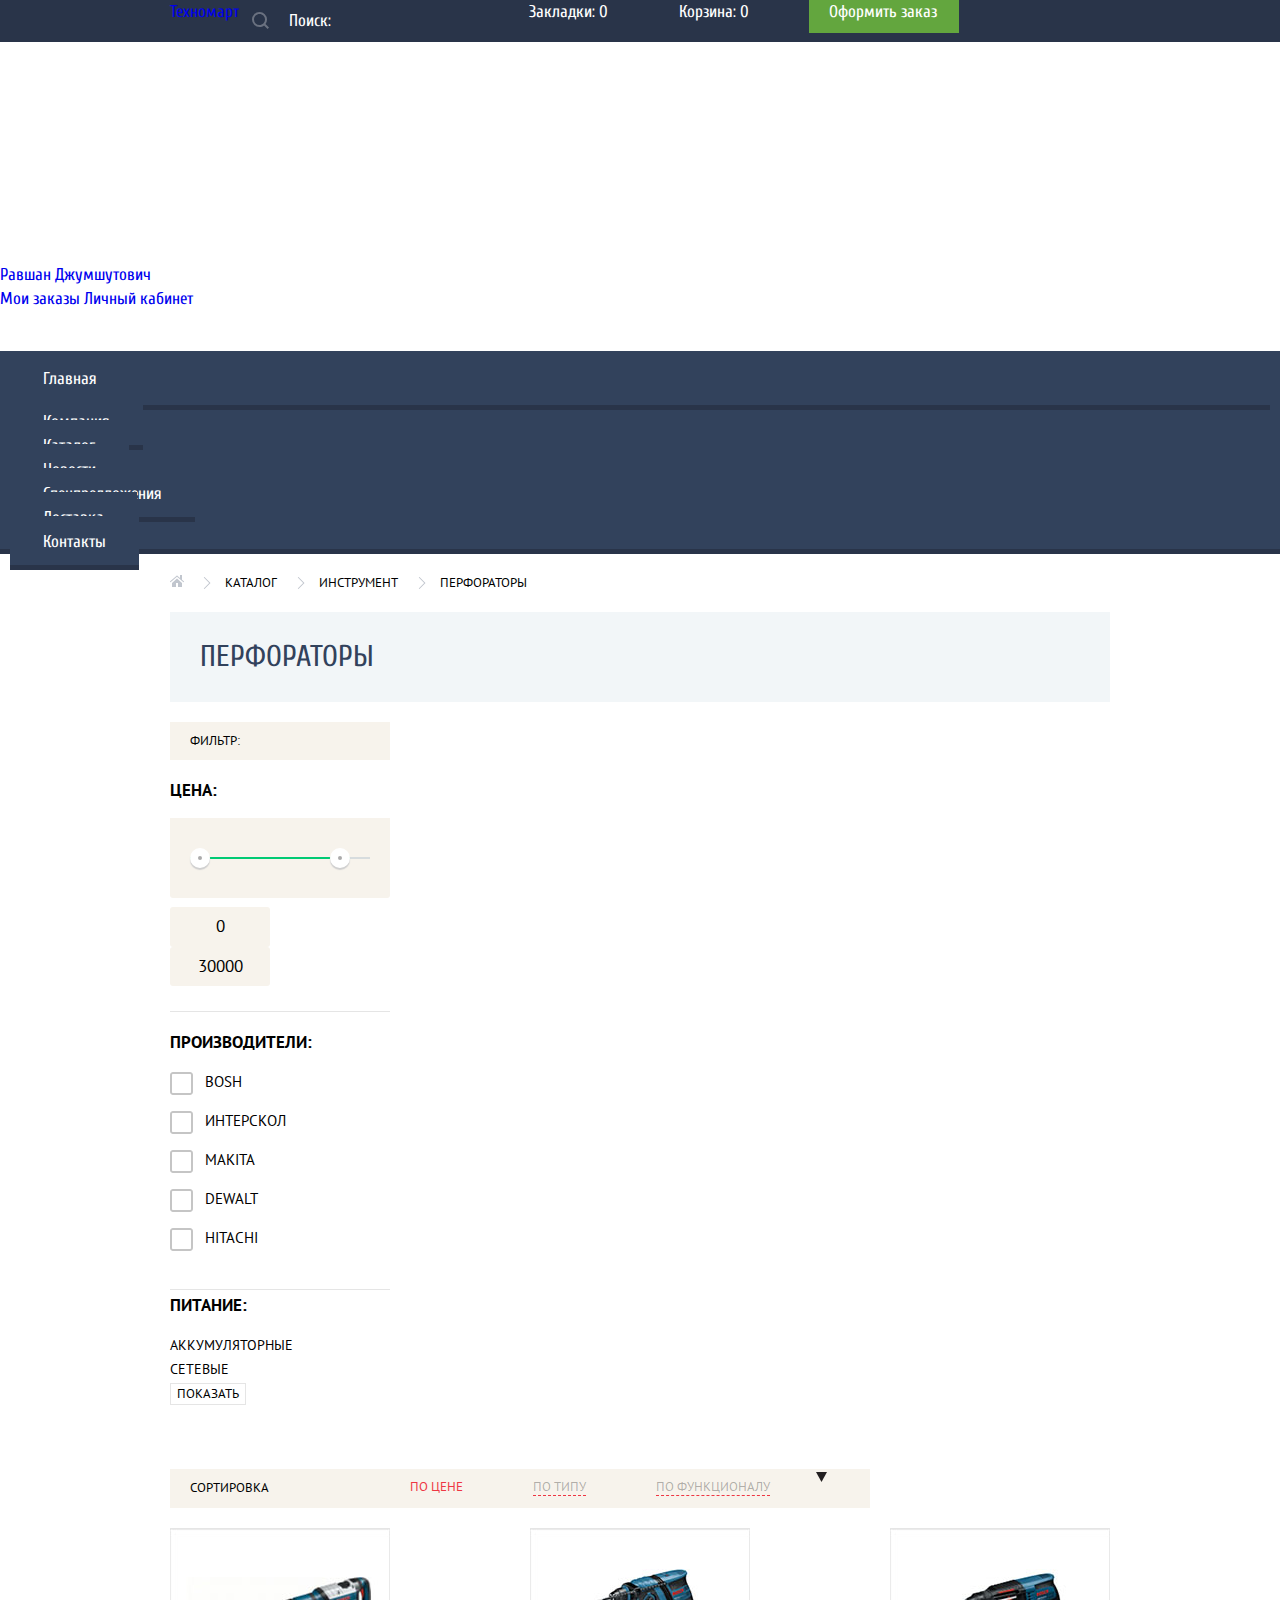
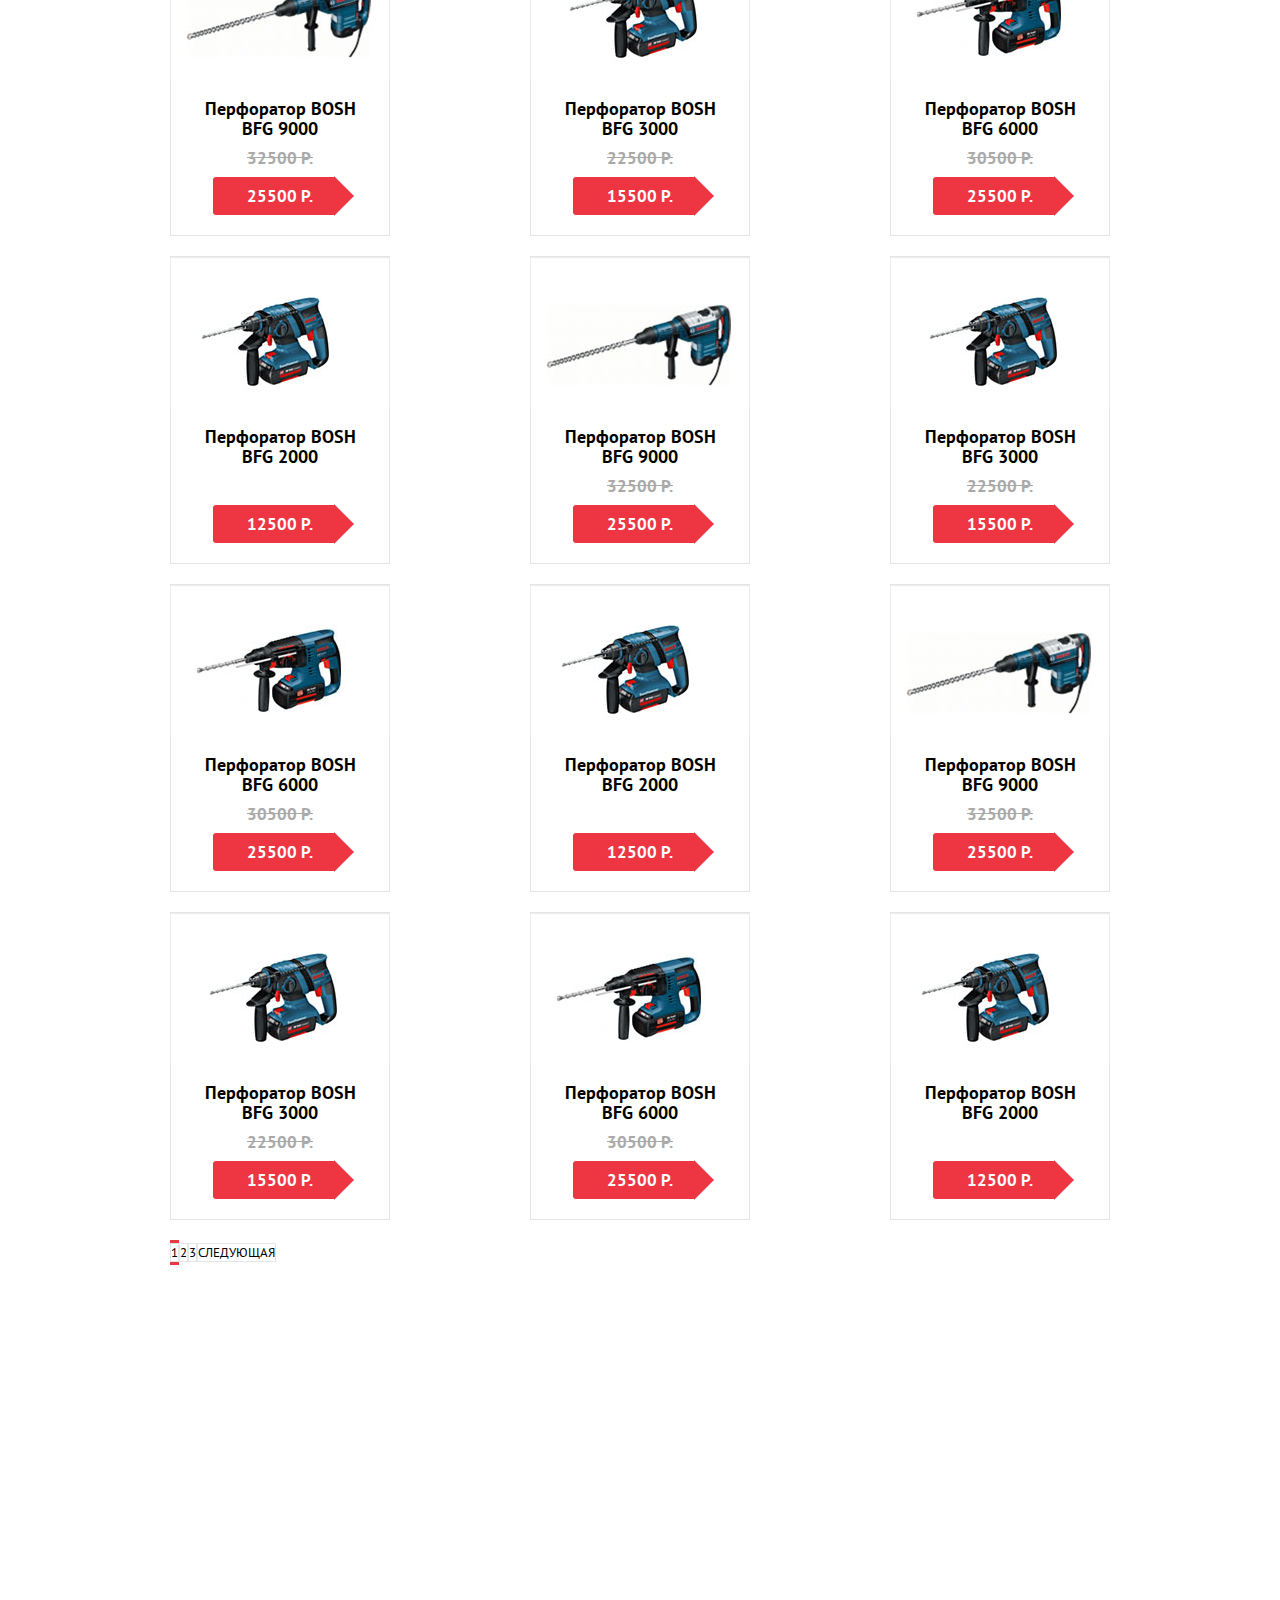
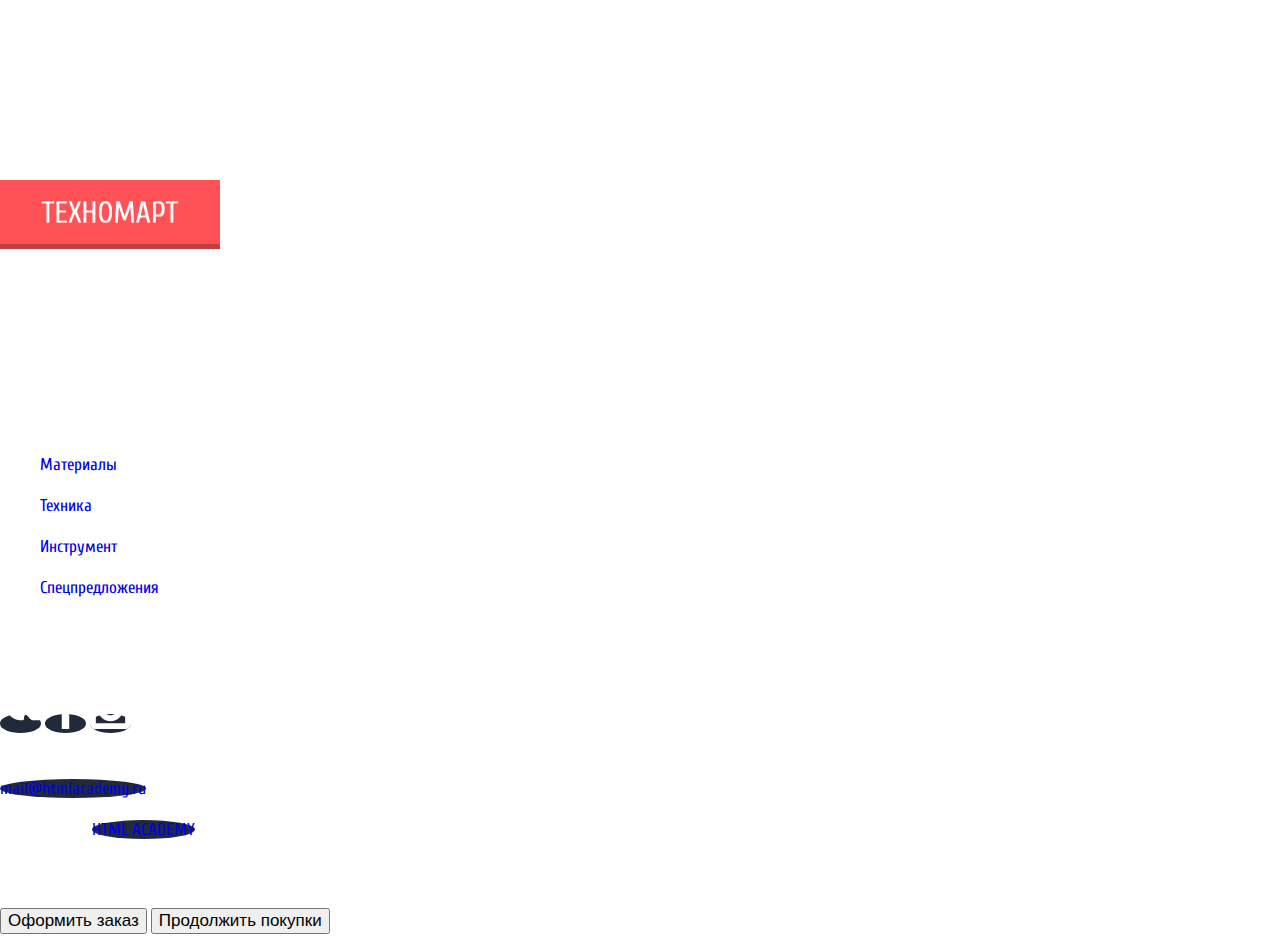
==== commit a3763dd0: "внесены изменения в css и html, начала разметку сетки" ====
--- a/catalog.html
+++ b/catalog.html
@@ -4,252 +4,335 @@
       <meta charset="utf-8">
       <link href="css/style.css" rel="stylesheet">
       <title>Техномаркет</title>
-      <link href="css/style.css" rel="stylesheet">
-      <link href="https://fonts.googleapis.com/css?family=Cuprum:400,400i,700&amp;subset=cyrillic,cyrillic-ext" rel="stylesheet">
-      <link href="https://fonts.googleapis.com/css?family=PT+Sans:400,400i,700&amp;subset=cyrillic,cyrillic-ext" rel="stylesheet">
-      <link href="css/normalize.css" rel="stylesheet">
+    <link href="https://fonts.googleapis.com/css?family=Cuprum:400,400i,700|PT+Sans:400,400i,700&amp;subset=cyrillic" rel="stylesheet">
+    <link href="css/normalize.css" rel="stylesheet">
+    <link rel="stylesheet" href="css/style.css">
+
    </head>
    <body>
-      <header class="main-header">
-         <div class="block-1">
-            <ul class="main-header-line">
-               <li>
-                  <p>
-                     <img src="img/logo.png" width="220" height="69" alt="Логотип магазина «Техномаркет»">
-                  </p>
-               </li>
-               <li>
-                  <form class="search-form">
-                     <label class="visually-hidden" for="search">Поиск</label>
-                     <input type="search" name="search" class="search" placeholder="Поиск">
-                     <button type="submit"><img src="img/search-icon.svg" alt="Поиск"></button>
-                  </form>
-               </li>
-               <li>
-                  <p class="bookmarks-b">
-                     <a class="bookmarks" href="#">Закладки:0</a>
-                  </p>
-               </li>
-               <li>
-                  <p class="basket-b">
-                     <a class="basket" href="#">Корзина:0</a>
-                  </p>
-               <li>
-                  <p class="order-b">
-                     <a class="order" href="#">Оформить заказ:</a>
-                  </p>
+    <header class="main-header">
+      <h1 class="visually-hidden">Техномарт</h1>
+      <div class="header-line">
+        <div class="header-center">
+          <a href="index.html" class="logo-technomart">
+            Техномарт
+          </a>
+          <form class="main-search" method="get" action="https://echo.htmlacademy.ru">
+            <label class="visually-hidden" for="search">Поиск:</label>
+              <input type="text" name="main-search" id="search" placeholder="Поиск:">
+          </form>
+          <ul class="main-menu">
+            <li>
+              <a href="#" class="bookmarks">
+                            Закладки: 0
+              </a>
+            </li>
+            <li>
+              <a href="#" class="basket">
+              
+              Корзина: 0</a>
+            </li>
+            <li>
+              <a href="#checkout" class="order">Оформить заказ</a>
+            </li>
+          </ul>
+        </div>
+      </div>
+      <div class="block-about">
+        <div class="about">
+          <b>Интернет-магазин <br>строительных материалов <br>и инструментов для ремонта</b>
+          <div class="header-contacts">
+            <p>
+              +7 (812) 555-05-55
+            </p>
+            <p>
+              г. Санкт-Петербург, ул. Б. Конюшенная, д.19/8
+            </p>
+          </div>
+            <div class="main-autorization">
+            <div class="personal-profile">
+              <a href="#personal-profile" class="name-profile">
+                Равшан Джумшутович
+              </a>
+              <a class="logout">
+                  <span class="visually-hidden">Выход из личного кабинет</span>
+               </a>
+            </div>
+            <a href="#orders" class="order-management">Мои заказы</a>
+            <a href="#personal-profile" class="order-management">Личный кабинет</a>
+          </div>
+        </div>
+          <nav class="main-navigation">
+		  <h1 class="visually-hidden">Меню</h1>
+            <ul>
+              <li class="current-navigation">
+                Главная
+              </li>
+              <li>
+                <a href="company.html">Компания</a>
+              </li>
+              <li>
+                <a href="catalog.html">Каталог</a>
+              </li>
+              <li>
+                <a href="news.html">Новости</a>
+              </li>
+              <li>
+                <a href="special.html">Спецпредложения</a>
+              </li>
+              <li>
+                <a href="delivery.html">Доставка</a>
+              </li>
+              <li>
+                <a href="contacts.html">Контакты</a>
+              </li>
             </ul>
-            <ul class="block-about">
-               <li class="about">
-                  Интернет магазин <br>
-                  строительных материалов <br>
-                  и инструментов для ремонта
-               </li>
-               <li class="tel">
-                  +7 (812) 555-05-55
-               </li>
-               <li class="header-contacts">
-                  г.Санкт-Петербург, Б.Конюшенная, д.19/8
-               </li>
-            </ul>
-            <ul class="user-navigation">
-               <li class="login-link-inner">
-                  <a class="login-input" href="#">Равшан Джамшутович</a>
-               </li>
-               <li><a class="transition" href="#">Мои заказы</a></li>
-               <li><a class="transition" href="#">Личный кабинет</a></li>
-            </ul>
-            <nav class="main-navigation">
-               <h1 class="visually-hidden">Меню</h1>
-               <ul class="site-navigation">
-                  <li><a href="info.html">Главная</a></li>
-                  <li><a href="company.html">Компания</a></li>
-                  <li><a href="catalog.html">Каталог</a></li>
-                  <li><a href="news.html">Новости</a></li>
-                  <li><a href="special.html">Спецпредложения</a></li>
-                  <li><a href="delivery.html">Доставка</a></li>
-                  <li><a href="contacts.html">Контакты</a></li>
-               </ul>
-            </nav>
-         </div>
-      </header>
+          </nav>
+      </div>
+    </header>
       <main class="container">
-         <div class="block-2">
-            <h1 class="visually-hidden">Раздел перфораторы</h1>
-            <ul class="breadcrumbs">
-               <li>
-                  <a class="home" href="index.html"></a>
-               </li>
-               <li><a class="catalog" href="catalog.html">Каталог</a></li>
-               <li><a class="tools" href="tools.html">Инструмент</a></li>
-               <li class="breadcrumbs-current">Перфораторы</li>
-            </ul>
-            <div class="wrapper">
-               <section class="filters">
-                  <h1 class="filters-h1">Перфораторы</h1>
-                  <h2 class="filters-h2">Фильтр:</h2>
-                  <form class="filters" method="get" action="#">
-                     <fieldset>
-                        <legend class="filters-h3">Цена:</legend>
-                        0<input type="range" min="0" max="30000" step="1">30000
-                     </fieldset>
-                     <fieldset>
-                        <legend class="filters-h3">Производители:</legend>
-                        <ul  class="filter-option">
-                           <li>
-                              <input class="visually-hidden filter-input filter-input-checkbox" type="checkbox" id="Bosh" checked>
-                              <label for="Bosh">Bosh</label>
-                           </li>
-                           <li>
-                              <input class="visually-hidden filter-input filter-input-checkbox" type="checkbox" id="Interskol">
-                              <label for="Interskol">Интерскол</label>
-                           </li>
-                           <li>
-                              <input class="visually-hidden filter-input filter-input-checkbox" type="checkbox" id="Makita" checked>
-                              <label for="Makita">Makita</label>
-                           </li>
-                           <li>
-                              <input class="visually-hidden filter-input filter-input-checkbox" type="checkbox" id="Dewalt">
-                              <label for="Dewalt">Dewalt</label>
-                           </li>
-                           <li>
-                              <input class="visually-hidden filter-input filter-input-checkbox" type="checkbox" id="Hitachi">
-                              <label for="Hitachi">Hitachi</label>
-                           </li>
-                        </ul>
-                     </fieldset>
-                     <fieldset>
-                        <legend class="filters-h3">Питание:</legend>
-                        <ul  class="filter-option">
-                           <li>
-                              <input class="visually-hidden filter-input filter-input-radio" type="radio" name="prodauct-group" value="battery" checked>
-                              Фккумуляторные
-                           </li>
-                           <li>
-                              <input class="visually-hidden filter-input filter-input-radio" type="radio" name="prodauct-group" value="power">
-                              Сетевые
-                           </li>
-                        </ul>
-                     </fieldset>
-                     <button type="submit" class="filter-button bitton"><span class="filter-submit">Показать</span></button>
-                  </form>
-               </section>
-               <section class="sorting">
-                  <h2 class="filters-h2">Сортировка:</h2>
-                  <ul class="sorting-product">
-                     <li><a  class="price-sorting" href="#">По цене:</a></li>
-                     <li><a  class="type-sorting" href="#">По типу:</a></li>
-                     <li><a  class="functional-sorting" href="#">По функционалу:</a></li>
-                  </ul>
-               </section>
-            </div>
-            <section class="catalog">
-               <h2 class="visually-hidden">Список товаров</h2>
-               <ul class="popular-product-list">
-                  <li class="product-list">
-                     <h3>Перфоратор BOSCH BFG 3000</h3>
-                     <p class="price">
-                        <span class="strike">22500 Р.</span>
-                        <span class="price-b">15500 Р.</span>
-                     </p>
-                     <p class="catalog-item-image">
-                        <a href="catalog-item.html">
-                        <img width="220" height="165" src="img/product-1.jpg" alt="Перфоратор BOSCH BFG 3000">
-                        </a>
-                     </p>
-                  </li>
-                  <li class="product-list">
-                     <h3>Перфоратор BOSCH BFG 6000</h3>
-                     <p class="price">
-                        <span class="strike">30500 Р.</span>
-                        <span class="price-b">25500 Р.</span>
-                     </p>
-                     <p class="button-check">
-                        <a class="buy" href="#">Купить</a>
-                        <a class="bookmarks-buy" href="#">В Закладки</a>
-                     </p>
-                  </li>
-                  <li class="product-list">
-                     <h3>Перфоратор BOSCH BFG 3000</h3>
-                     <p class="price">
-                        <span class="strike">22500 Р.</span>
-                        <span class="price-b">15500 Р.</span>
-                     </p>
-                     <p class="catalog-item-image">
-                        <a href="catalog-item.html">
-                        <img width="220" height="165" src="img/product-1.jpg" alt="Перфоратор BOSCH BFG 9000">
-                        </a>
-                     </p>
-                  </li>
-               </ul>
-               <ul class="popular-product-list">
-                  <li class="product-list">
-                     <h3>Перфоратор BOSCH BFG 3000</h3>
-                     <p class="price">
-                        <span class="strike">22500 Р.</span>
-                        <span class="price-b">15500 Р.</span>
-                     </p>
-                     <p class="catalog-item-image">
-                        <a href="catalog-item.html">
-                        <img width="220" height="165" src="img/product-1.jpg" alt="Перфоратор BOSCH BFG 3000">
-                        </a>
-                     </p>
-                  </li>
-                  <li class="product-list">
-                     <h3>Перфоратор BOSCH BFG 6000</h3>
-                     <p class="price">
-                        <span class="strike">30500 Р.</span>
-                        <span class="price-b">25500 Р.</span>
-                     </p>
-                     <p class="catalog-item-image">
-                        <a href="catalog-item.html">
-                        <img width="220" height="165" src="img/product-1.jpg" alt="Перфоратор BOSCH BFG 6000">
-                        </a>
-                     </p>
-                  </li>
-                  <li class="product-list">
-                     <h3>Перфоратор BOSCH BFG 2000</h3>
-                     <p class="price">
-                        <span class="strike"></span>
-                        <span class="price-b">12500 Р.</span>
-                     </p>
-                     <p class="catalog-item-image">
-                        <a href="catalog-item.html">
-                        <img width="220" height="165" src="img/product-1.jpg" alt="Перфоратор BOSCH BFG 2000">
-                        </a>
-                     </p>
-                  </li>
-                  <li class="product-list">
-                     <h3>Перфоратор BOSCH BFG 3000</h3>
-                     <p class="price">
-                        <span class="strike">22500 Р.</span>
-                        <span class="price-b">15500 Р.</span>
-                     </p>
-                     <p class="catalog-item-image">
-                        <a href="catalog-item.html">
-                        <img width="220" height="165" src="img/product-1.jpg" alt="Перфоратор BOSCH BFG 3000">
-                        </a>
-                     </p>
-                  </li>
-                  <li class="product-list">
-                     <h3>Перфоратор BOSCH BFG 2000</h3>
-                     <p class="price">
-                        <span class="strike"></span>
-                        <span class="price-b">12500 Р.</span>
-                     </p>
-                     <p class="catalog-item-image">
-                        <a href="catalog-item.html">
-                        <img width="220" height="165" src="img/product-1.jpg" alt="Перфоратор BOSCH BFG 2000">
-                        </a>
-                     </p>
-                  </li>
-               </ul>
-               <ul class="pagination-list">
-                  <li class="pagination-item pagination-item-current"><a href="#">1</a></li>
-                  <li class="pagination-item"><a href="#">2</a></li>
-                  <li class="pagination-item"><a href="#">3</a></li>
-                  <li class="pagination-item"><a href="next">Следующая</a></li>
-               </ul>
+	  <div class="container-center">
+        <ul class="breadcrumbs">
+          <li>
+            <a href="#">Каталог</a>
+          </li>
+          <li>
+            <a href="#">Инструмент</a>
+          </li>
+          <li>
+            Перфораторы
+          </li>
+        </ul>
+        <div class="punchers-background">
+          <h1>Перфораторы</h1>
+        </div>
+          <div class="catalog-main-wrapper">
+          <section class="filters">
+            <h2>Фильтр: </h2>
+            <form class="filter" method="get" action="https://echo.htmlacademy.ru" name="filter-main">
+              <fieldset class="filter-range">
+                <legend>Цена:</legend>
+                  <div class="range-controls">
+                    <div class="scale">
+                      <div class="bar"></div>
+                    </div>
+                    <div class="toggle toggle-min"></div>
+                    <div class="toggle toggle-max"></div>
+                  </div>
+                  <div class="price-controls">
+                    <label class="min-price">
+                      <input name="min-price" type="text" value="0">
+                    </label>
+                    <label class="max-price">
+                      <input name="max-price" type="text" value="30000">
+                    </label>
+                  </div>
+              </fieldset>
+              <fieldset class="filter-brands">
+                <legend>Производители:</legend>
+                <ul>
+                  <li class="filter-option">
+                    <label for="bosh">BOSH</label>
+                    <input class="visually-hidden filter-input filter-input-checkbox" type="checkbox"
+                      name="bosh" id="bosh" checked>
+                  </li>
+                  <li class="filter-option">
+                    <label for="interscol">Интерскол</label>
+                    <input class="visually-hidden filter-input filter-input-checkbox" type="checkbox"
+                      name="interscol" id="interscol">
+                  </li>
+                  <li class="filter-option">
+                    <label for ="makita">Makita</label>
+                    <input class="visually-hidden filter-input filter-input-checkbox" type="checkbox"
+                      name="makita" id="makita" checked>
+                  </li>
+                  <li class="filter-option">
+                    <label for="dewalt">Dewalt</label>
+                    <input class="visually-hidden filter-input filter-input-checkbox" type="checkbox"
+                      name="dewalt" id="dewalt">
+                  </li>
+                  <li class="filter-option">
+                    <label for="hitashi">Hitachi</label>
+                    <input class="visually-hidden filter-input filter-input-checkbox" type="checkbox"
+                      name="hitachi" id="hitashi">
+                  </li>
+                </ul>
+              </fieldset>
+              <fieldset class="filter-power">
+                <legend>Питание:</legend>
+                <ul>
+                  <li class="filter-option">
+                    <label for="accumulator">Аккумуляторные</label>
+                    <input class="visually-hidden filter-input filter-input-radio" type="radio"
+                    name="product-group" value="accumulator" id="accumulator" checked>
+                  </li>
+                  <li class="filter-option">
+                    <label for="power-line">Сетевые</label>
+                    <input class="visually-hidden filter-input filter-input-radio" type="radio"
+                    name="product-group" value="power-line-supply" id="power-line">
+                  </li>
+                </ul>
+              </fieldset>
+              <button type="submit" class="filter-button button">Показать</button>
+            </form>
+          </section>
+          <div class="catalog-wrapper">
+            <section class="sorting">
+              <h2>Сортировка</h2>
+              <ul class="sorting-list">
+                <li>
+                  <a class="current-sorting">По цене</a>
+                </li>
+                <li>
+                  <a href=#sorting-type class="unselected-sorting">По типу</a>
+                </li>
+                <li>
+                  <a href=#sorting-functionals class="unselected-sorting">По функционалу</a>
+                </li>
+              </ul>
+            </section>
+                 <section class="popular-items">
+
+          <div class="product-container">
+            <article class="product-list">
+              <h3>Перфоратор BOSH BFG 9000</h3>
+              <img width="220" height="150" class="product-list-img" src="img/product-1.jpg" alt="Перфоратор BOSCH BFG 9000">
+              <b>25500 Р.</b>
+              <span class="strike">32500 Р.</span>
+              <div class="modal-buy">
+                <a href="#" class="buy">Купить</a>
+                <a href="#" class="bookmarks-buy">В закладки</a>
+              </div>
+            </article>
+            <article class="product-list">
+              <h3>Перфоратор BOSH BFG 3000</h3>
+              <img width="220" height="150" src="img/product-2.jpg" alt="Перфоратор BOSCH BFG 3000">
+              <b>15500 Р.</b>
+              <span class="strike">22500 Р.</span>
+              <div class="modal-buy">
+                <a href="#" class="buy">Купить</a>
+                <a href="#" class="bookmarks-buy">В закладки</a>
+              </div>
+            </article>
+            <article class="product-list">
+              <h3>Перфоратор BOSH BFG 6000</h3>
+              <img width="220" height="150" src="img/product-3.jpg" alt="Перфоратор BOSCH BFG 6000">
+              <b>25500 Р.</b>
+              <span class="strike">30500 Р.</span>
+              <div class="modal-buy">
+                <a href="#" class="buy">Купить</a>
+                <a href="#" class="bookmarks-buy">В закладки</a>
+              </div>
+            </article>
+			</div>
+			<div class="product-container">
+            <article class="product-list">
+              <h3>Перфоратор BOSH BFG 2000</h3>
+              <img width="220" height="150" src="img/product-4.jpg" alt="Перфоратор BOSCH BFG 2000">
+              <b>12500 Р.</b>
+              <div class="modal-buy">
+                <a href="#" class="buy">Купить</a>
+                <a href="#" class="bookmarks-buy">В закладки</a>
+              </div>
+            </article>
+			            <article class="product-list">
+              <h3>Перфоратор BOSH BFG 9000</h3>
+              <img width="220" height="150" class="product-list-img" src="img/product-1.jpg" alt="Перфоратор BOSCH BFG 9000">
+              <b>25500 Р.</b>
+              <span class="strike">32500 Р.</span>
+              <div class="modal-buy">
+                <a href="#" class="buy">Купить</a>
+                <a href="#" class="bookmarks-buy">В закладки</a>
+              </div>
+            </article>
+            <article class="product-list">
+              <h3>Перфоратор BOSH BFG 3000</h3>
+              <img width="220" height="150" src="img/product-2.jpg" alt="Перфоратор BOSCH BFG 3000">
+              <b>15500 Р.</b>
+              <span class="strike">22500 Р.</span>
+              <div class="modal-buy">
+                <a href="#" class="buy">Купить</a>
+                <a href="#" class="bookmarks-buy">В закладки</a>
+              </div>
+            </article>
+			</div>
+			<div class="product-container">
+            <article class="product-list">
+              <h3>Перфоратор BOSH BFG 6000</h3>
+              <img width="220" height="150" src="img/product-3.jpg" alt="Перфоратор BOSCH BFG 6000">
+              <b>25500 Р.</b>
+              <span class="strike">30500 Р.</span>
+              <div class="modal-buy">
+                <a href="#" class="buy">Купить</a>
+                <a href="#" class="bookmarks-buy">В закладки</a>
+              </div>
+            </article>
+            <article class="product-list">
+              <h3>Перфоратор BOSH BFG 2000</h3>
+              <img width="220" height="150" src="img/product-4.jpg" alt="Перфоратор BOSCH BFG 2000">
+              <b>12500 Р.</b>
+              <div class="modal-buy">
+                <a href="#" class="buy">Купить</a>
+                <a href="#" class="bookmarks-buy">В закладки</a>
+              </div>
+            </article>
+			            <article class="product-list">
+              <h3>Перфоратор BOSH BFG 9000</h3>
+              <img width="220" height="150" class="product-list-img" src="img/product-1.jpg" alt="Перфоратор BOSCH BFG 9000">
+              <b>25500 Р.</b>
+              <span class="strike">32500 Р.</span>
+              <div class="modal-buy">
+                <a href="#" class="buy">Купить</a>
+                <a href="#" class="bookmarks-buy">В закладки</a>
+              </div>
+            </article>
+			</div>
+			<div class="product-container">
+            <article class="product-list">
+              <h3>Перфоратор BOSH BFG 3000</h3>
+              <img width="220" height="150" src="img/product-2.jpg" alt="Перфоратор BOSCH BFG 3000">
+              <b>15500 Р.</b>
+              <span class="strike">22500 Р.</span>
+              <div class="modal-buy">
+                <a href="#" class="buy">Купить</a>
+                <a href="#" class="bookmarks-buy">В закладки</a>
+              </div>
+            </article>
+            <article class="product-list">
+              <h3>Перфоратор BOSH BFG 6000</h3>
+              <img width="220" height="150" src="img/product-3.jpg" alt="Перфоратор BOSCH BFG 6000">
+              <b>25500 Р.</b>
+              <span class="strike">30500 Р.</span>
+              <div class="modal-buy">
+                <a href="#" class="buy">Купить</a>
+                <a href="#" class="bookmarks-buy">В закладки</a>
+              </div>
+            </article>
+            <article class="product-list">
+              <h3>Перфоратор BOSH BFG 2000</h3>
+              <img width="220" height="150" src="img/product-4.jpg" alt="Перфоратор BOSCH BFG 2000">
+              <b>12500 Р.</b>
+              <div class="modal-buy">
+                <a href="#" class="buy">Купить</a>
+                <a href="#" class="bookmarks-buy">В закладки</a>
+              </div>
+            </article>
+          </div>
+        </section>
+              <ul class="pagination-list">
+                <li class="pagination-item pagination-item-current">
+                 <a>1</a>
+                </li>
+                <li class="pagination-item">
+                 <a href="#">2</a>
+                </li>
+                <li class="pagination-item">
+                 <a href="#">3</a>
+                </li>
+                <li class="pagination-item">
+                 <a href="#">Следующая</a>
+                </li>
+              </ul>
             </section>
          </div>
          <div class="block-3">
--- a/css/style.css
+++ b/css/style.css
@@ -1,830 +1,1750 @@
-.body {
-    font-family: "Cuprum", sans-serif;
-    font-size: 13 pt;
-    font-weight: normal;
-    line-height: 24 pt;
+body {
+  margin: 0;
+  padding: 0;
+
+  font-weight: normal;
+  font-size: 17px;
+  line-height: 24px;
+  font-family: "Cuprum",  sans-serif;
+  color: #ffffff;
+}
+a {
+  text-decoration: none;
 }
 .visually-hidden {
-    display: none;
-}
-input[type="search"] {
-    background-color: #293449;
-    border: none;
-    box-sizing: border-box;
-    width: 270px;
-    height: 42px;
-    -moz-box-sizing: border-box;
-    outline: none;
-    -webkit-appearance: none;
-}
-input[type="search"]::-webkit-input-placeholder {
-    color: #ffffff;
-    font-family: "Cuprum", sans-serif;
-    font-size: 17pt;
-    line-height: 18pt;
-    padding: 17px 142px 17px 49px;
-}
-input[type="search"]::-moz-placeholder {
-    color: #ffffff;
-    font-family: "Cuprum", sans-serif;
-    font-size: 17pt;
-    line-height: 18pt;
-    padding: 17px 142px 17px 49px;
-}
-.button {
-    cursor: pointer;
-    height: 19px;
-    left: 17px;
-    position: absolute;
-    top: 11px;
-    width: 19px;
-}
-.main-header-line,
-.user-navigation,
-.site-navigation,
-.block-about,
-.popular-product-list,
-.p-manufacturers-list,
-.list,
-.footer-menu,
-.footer-promo-block,
-.button-feedback,
-.breadcrumbs,
-.filter-option,
-.sorting-product,
-.pagination-list {
-    list-style: none;
+  position: absolute;
+
+  width: 1px;
+  height: 1px;
+  margin: -1px;
+  padding: 0;
+  overflow: hidden;
+
+  border: 0;
+
+  clip: rect(0 0 0 0);
+}
+
+/*-----------------HEADER start-------------------*/
+/*Обертка с темным цветом*/
+.header-line {
+  width: 100%;
+
+  background-color: #293449;
+}
+/*Центровщик верхней линии*/
+.header-center {
+  display: flex;
+  width: 940px;
+  margin: 0 auto;
+  padding: 0 10px;
+}
+/*Обертка со светлым цветом*/
+.header-wrapper {
+  width: 100%;
+  min-height: 279px;
+
+  background-color: #f2f6f8;
+}
+.main-header ul {
+  margin: 0;
+  padding: 0;
+
+  list-style: none;
+}
+.main-menu {
+  list-style: none;
+}
+
+.main-search input[type="text"] {
+  width: 190px;
+  margin: 0;
+  padding: 12px 30px 12px 50px;
+
+  font-size: 17px;
+  line-height: 18px;
+
+  background-color: #293449;
+  border: none;
+}
+.main-search {
+  position: relative;
+
+  background-color: #293449;
+}
+.main-search::before {
+  content: "";
+  position: absolute;
+  top: 12px;
+  left: 13px;
+
+  width: 17px;
+  height: 17px;
+
+  background-image: url("../img/icon-search.svg");
+  background-repeat: no-repeat;
+  opacity: 0.3;
+}
+.main-search input::placeholder {
+  font-weight: normal;
+  font-family: "Cuprum",  sans-serif;
+  color: #ffffff;
+}
+.main-search input:hover {
+  background-color: #212a3a;
+  outline: none;
+}
+.main-search input:active,
+.main-search input:focus {
+  font: inherit;
+  color: #000000;
+
+  background-color: #ffffff;
+}
+.main-menu {
+  display: flex;
+  flex-wrap: wrap;
+  width: 450px;
+}
+.main-menu li {
+  width: 150px;
+}
+.main-menu a {
+   line-height: 18px;
 }
 .bookmarks,
-.basket,
-.order,
-.button-feedback,
-.price-sorting,
-.type-sorting,
-.functional-sorting {
-    text-decoration: none;
-}
-.bookmarks {
-    background: #293449;
-    color: #ffffff;
-    font-family: "Cuprum", sans-serif;
-    font-size: 17pt;
-    line-height: 18pt;
-    outline: #293449;
-    padding: 17px 44px 17px 28px;
-}
 .basket {
-    background: #293449;
-    color: #ffffff;
-    font-family: "Cuprum", sans-serif;
-    font-size: 17pt;
-    line-height: 18pt;
-    outline: #293449;
-    padding: 17px 49px 17px 32px;
+  padding: 13px 20px 12px 20px;
+}
+.order {
+  padding: 13px 22px 12px 20px;
+
+  background-color: #63a63e;
+}
+.bookmarks path,
+.basket path,
+.basket circle {
+  opacity: 0.3;
 }
 .bookmarks:hover,
-.basket:hover {
-    background: #212a3a;
-    outline: #212a3a;
-}
-.bookmarks:active,
-.basket:active {
-    background: #161d29;
-    color: rgba(255, 255, 255, 0.6);
-    outline: #161d29;
-}
-.order {
-    background: #63a63e;
-    color: #ffffff;
-    font-family: "Cuprum", sans-serif;
-    font-size: 17pt;
-    line-height: 18pt;
-    outline: #63a63e;
-    padding: 17px 21px 17px 22px;
-}
-.order:hover {
-    background: #5fbb2d;
-    outline: #5fbb2d;
-}
-.order:active {
-    background: #518534;
-    color: rgba(255, 255, 255, 0.6);
-    outline: #518534;
-}
+.bookmarks:focus,
+.basket:hover,
+.basket:focus {
+  background-color: #212a3a;
+  outline: none;
+}
+.bookmarks:hover path,
+.bookmarks:focus path,
+.basket:hover path,
+.basket:focus path,
+.basket:hover circle,
+.basket:focus circle {
+  opacity: 1;
+
+  fill: #ffffff;
+}
+.main-menu .order:hover,
+.main-menu .order:focus {
+  background-color: #5fbb2d;
+}
+.main-menu a:active{
+  opacity: 0.6;
+}
+.main-menu a,
+.main-navigation,
+.main-navigation a {
+  color: #ffffff;
+}
+.header-center b {
+  width: 200px;
+  margin: 0;
+  padding: 49px 60px 39px 55px;
+
+  font-weight: normal;
+  font-size: 16px;
+  line-height: 23px;
+  color: #ff5357;
+  font-style: italic;
+}
+.main-address {
+  width: 320px;
+}
+.main-address p:first-child {
+  position: relative;
+
+  width: 146px;
+  margin: 46px 30px 0 10px;
+  padding: 10px 50px 10px 70px;
+
+  font-size: 21px;
+  line-height: 18px;
+  text-align: center;
+  color: #fb463c;
+
+  border: 3px solid white;
+}
+.main-address p:first-child::before {
+  content: "";
+  position: absolute;
+  top: 10px;
+  left: 13px;
+
+  width: 19px;
+  height: 19px;
+
+  background-image: url("../img/icon-phone.svg");
+  background-repeat: no-repeat;
+}
+.main-address p:last-child {
+  margin: 5px 30px 39px 18px;
+
+  font-size: 14px;
+  text-align: center;
+  color: #3d546e;
+}
+
+.main-registration li:first-child {
+  margin: 46px 0 67px 39px;
+}
+.main-registration li:last-child {
+  margin: 46px 0 67px 10px;
+}
+.main-autorization {
+  padding-top: 50px;
+  padding-bottom: 40px;
+}
+.personal-profile {
+  background-color: #ffffff;
+}
+
+  width: 220px;
+  padding: 12px 5px;
+
+  font-size: 21px;
+  color: #000000;
+
+  background-color: #ffffff;
+}
+
+
+.order-management:hover,
+.order-management:focus {
+  color: #ee3643;
+}
+.order-management:active {
+  color: #32425c;
+
+  opacity: 0.3;
+}
+.add-action {
+  background-color: #ee3643;
+}
+.login-link-into,
 .login-link {
-    background: #ffffff;
-    color: #000000;
-    font-family: "Cuprum", sans-serif;
-    font-size: 21pt;
-    line-height: 18pt;
-    padding: 12px 49px 16px 27px;
-    text-decoration: none;
+  font-size: 21px;
+  line-height: 21px;
+  color: #000000;
+
+  background-color: #ffffff;
 }
 .login-link-into {
-    background: #ffffff;
-    color: #000000;
-    font-family: "Cuprum", sans-serif;
-    font-size: 21pt;
-    line-height: 18pt;
-    padding: 14px 25px 16px 25px;
-    text-decoration: none;
-}
+  width: 95px;
+  padding: 12px 13px;
+}
+.login-link {
+  display: block;
+  padding: 12px 25px 12px 25px;
+}
+.login-link-into:focus,
+.login-link:focus,
 .login-link-into:hover,
 .login-link:hover {
-    color: #ee3643;
+  color: #ee3643;
+
+  outline: none;
 }
 .login-link-into:active,
-.login-link:active {
-    color: rgba(0, 0, 0, 0.302);
-}
-.about {
-    font-family: "Cuprum", sans-serif;
-    font-size: 16pt;
-    line-height: : 23pt;
-    font-style: italic;
-    color: #ee3643;
-}
-.tel {
-    font-family: "Cuprum", sans-serif;
-    font-size: 21pt;
-    line-height: : 18pt;
-    color: #fb463c;
-    border: 3px solid #ffffff;
-}
-.header-contacts {
-    font-family: "Cuprum", sans-serif;
-    font-size: 14pt;
-    line-height: : 24pt;
-    color: # font-family: "Cuprum", sans-serif;
-    font-size: 21pt;
-    line-height: : 18pt;
-    color: #3d546e;
-}
-.site-navigation {
-    list-style-type: none;
-    margin: 0;
-    padding: 0;
-    width: 100px;
-}
-.site-navigation a {
-    background-color: #3d546e;
-    box-shadow: 0px 5px 0 0 #293449;
-    color: #ffffff;
-    font-family: "Cuprum", sans-serif;
-    font-size: 17pt;
-    line-height: 18pt;
-    padding: 5px;
-    text-decoration: none;
-}
-.site-navigation a:hover {
-    background-color: #293449;
-}
-.site-navigation a:active {
-    background-color: #293449;
-    color: rgba(255, 255, 255, 0.502);
+.login-link:active,
+.name-profile:active {
+  color: rgba(0, 0, 0, 0.3);
+}
+
+
+/*центровщик навигации*/
+.main-navigation {
+  background-color: #32425c;
+}
+.main-navigation ul {
+  padding-right: 10px;
+  padding-left: 10px;
+
+  box-shadow: inset 0 -5px 0 0 #293449;
+}
+.main-navigation a,
+.current-navigation {
+  padding-top: 16px;
+  padding-right: 33px;
+  padding-bottom: 19px;
+  padding-left: 33px;
+
+  font-size: 17px;
+
+  background-color: #32425c;
+  box-shadow: inset 0 -5px 0 0 #293449;
+}
+.main-navigation a:hover,
+.main-navigation a:focus {
+  background-color: #293449;
+  outline: none;
+}
+.main-navigation a:active {
+  color: rgba(0, 0, 0, 0.3);
+
+  background-color: #1d2739;
+}
+/*______________HEADER end______________________*/
+
+/*______________CATALOG start___________________*/
+.container {
+  margin-top: 0;
+
+  background-color: #ffffff;
+}
+/*Обертка каталога, сортировки и пагинации*/
+.catalog-wrapper {
+  width: 700px;
+}
+/*Обертка каталога, сортировки, пагинации и фильтров*/
+.catalog-main-wrapper {
+  width: 940px;
+}
+/*центровщик всего каталога, кроме статьи*/
+.container-center {
+  width: 940px;
+  margin: 0 auto;
+  padding: 0 10px;
+}
+.breadcrumbs {
+  display: flex;
+  justify-content: flex-end;
+  width: 357px;
+  min-height: 15px;
+  margin: 0;
+  margin-top: 20px;
+  margin-bottom: 20px;
+  padding: 0;
+}
+.breadcrumbs a,
+.breadcrumbs li {
+  list-style: none;
+  font-size: 13px;
+  line-height: 18px;
+  font-family: "PT Sans", sans-serif;
+  color: #000000;
+  text-transform: uppercase;
+}
+.breadcrumbs li {
+  position: relative;
+
+  padding-left: 42px;
+}
+.breadcrumbs li:first-child::before {
+  content: "";
+  position: absolute;
+  top: 1px;
+  left: -14px;
+  z-index: 1;
+
+  width: 15px;
+  height: 12px;
+
+  background-image: url("../img/icon-home.svg");
+  background-repeat: no-repeat;
+  background-position: 0 0;
+}
+.breadcrumbs li::after {
+  content: "";
+  position: absolute;
+  bottom: 3px;
+  left: 20px;
+  z-index: 2;
+
+  width: 8px;
+  height: 12px;
+
+  background-image: url("../img/icon-right-small.svg");
+  background-repeat: no-repeat;
+  background-position: 0 0;
+}
+/*обертка + центровщик заголовков каталога */
+.punchers-background {
+  width: 940px;
+  min-height: 90px;
+  margin: 0 auto 20px auto;
+
+  background-color: #f2f6f8;
+}
+.punchers-background h1 {
+  padding: 30px;
+
+  font-weight: normal;
+  font-size: 30px;
+  line-height: 30px;
+  color: #32425c;
+  text-transform: uppercase;
+}
+/*_____________CATALOG FILTERS start_________*/
+.filters {
+  display: flex;
+  flex-direction: column;
+  width: 220px;
+  min-height: 747px;
+}
+.filters h2,
+.sorting h2 {
+  width: 200px;
+  margin: 0;
+  padding: 10px 0 10px 20px;
+
+  font-weight: normal;
+  font-size: 13px;
+  line-height: 18px;
+  font-family: "PT Sans", sans-serif;
+  color: #000000;
+  text-transform: uppercase;
+
+  background-color: #f7f3ec;
+}
+.filter {
+  margin-top: 15px;
+}
+.filters fieldset,
+.filter-brands ul,
+.filter-power ul {
+  margin: 0;
+  padding: 0;
+
+  border: none;
+}
+.filters legend {
+  margin-bottom: 13px;
+
+  font-weight: bold;
+  font-size: 17px;
+  line-height: 30px;
+  font-family: "PT Sans", sans-serif;
+  color: #000000;
+  text-transform: uppercase;
+}
+.range-controls {
+  position: relative;
+
+  height: 41px;
+  margin-bottom: 9px;
+  padding-top: 39px;
+  padding-right: 20px;
+  padding-left: 20px;
+
+  background-color: #f7f3ec;
+  border-radius: 0 0 3px 3px;
+}
+.range-controls .scale {
+  height: 2px;
+
+  background-color: #d7dcde;
+}
+.range-controls .bar {
+  width: 160px;
+  height: 2px;
+
+  background-color: #00ca74;
+}
+.range-controls .toggle {
+  position: absolute;
+  top: 30px;
+  left: 0;
+
+  width: 4px;
+  height: 4px;
+
+  background: #ababab;
+  border: 8px solid #ffffff;
+  border-radius: 50%;
+  box-shadow: 0 2px 1px 0 #cfcfcf;
+  cursor: pointer;
+}
+.range-controls .toggle-min {
+  left: 20px;
+}
+.range-controls .toggle-max {
+  left: 160px;
+}
+.price-controls {
+  margin-bottom: 25px;
+
+  font-size: 0;
+}
+.price-controls input {
+  width: 96px;
+  padding-top: 10px;
+  padding-bottom: 10px;
+
+  font-size: 17px;
+  font-family: "PT Sans", sans-serif;
+  text-align: center;
+  color: #000000;
+
+  background-color: #f7f3ec;
+  border: none;
+  border-radius: 3px;
+}
+.min-price input {
+  margin-right: 24px;
+}
+.filters .filter-range {
+  margin-bottom: 15px;
+
+  border-bottom: 1px solid #e5e5e5;
+}
+.filters .filter-brands {
+  min-height: 262px;
+
+  border-bottom: 1px solid #e5e5e5;
+}
+.filter-brands li {
+  margin-bottom: 15px;
+}
+.filter-brands label {
+  width: 23px;
+  padding-bottom: 30px;
+  padding-left: 35px;
+
+  font-size: 15px;
+  line-height: 20px;
+  font-family: "PT Sans", sans-serif;
+  color: #000000;
+  text-transform: uppercase;
+
+  background-image: url("../img/checkbox-off.svg");
+  background-repeat: no-repeat;
+}
+.filter-power label {
+  font-size: 14px;
+  line-height: 20px;
+  font-family: "PT Sans", sans-serif;
+  color: #000000;
+  text-transform: uppercase;
+}
+.filter-button {
+  font-size: 13px;
+  line-height: 18px;
+  font-family: "PT Sans", sans-serif;
+  text-align: center;
+  text-transform: uppercase;
+
+  background-color: #ffffff;
+  border: 1px solid #e5e5e5;
+}
+/*__________CATALOG FILTERS end_____________*/
+/*__________CATALOG SORTING start___________*/
+.sorting {
+  display: flex;
+  justify-content: space-between;
+  width: 700px;
+  min-height: 38px;
+  margin-bottom: 20px;
+
+  background-color: #f7f3ec;
+}
+.sorting-list {
+  position: relative;
+
+  display: flex;
+  justify-content: flex-start;
+  width: 480px;
+  margin: 0;
+  padding: 0;
+  padding-left: 28px;
+
+  list-style: none;
+}
+.sorting-list::after {
+  content: "";
+  position: absolute;
+  right: 43px;
+  bottom: 26px;
+  z-index: 10;
+
+  width: 11px;
+  height: 10px;
+
+  background-image: url("../img/icon-down-dir.svg");
+  background-repeat: no-repeat;
+  background-position: 0 0;
+}
+
+.sorting-list a {
+  font-size: 13px;
+  line-height: 18px;
+  font-family: "PT Sans", sans-serif;
+  text-transform: uppercase;
+}
+.sorting-list li {
+  padding: 5px 70px 10px 0;
+}
+.sorting-list .current-sorting {
+  color: #ee3643;
+}
+.sorting-list .unselected-sorting {
+  color: rgba(0, 0, 0, 0.3);
+
+  border-bottom: 1px dashed #ee3643;
+}
+.sorting-list .unselected-sorting:hover,
+.sorting-list .unselected-sorting:focus {
+  color: #000000;
+
+  border-bottom: 1px solid #ee3643;
+}
+/*_____________CATALOG SORTING end_______________*/
+
+/*_____________MAIN INDEX start__________________*/
+/*_____________INDEX PROMO start_________________*/
+/*центровщик промо*/
+.promo {
+  display: flex;
+  flex-wrap: wrap;
+  justify-content: space-between;
+  align-content: : flex-end;
+  width: 940px;
+  min-height: 409px;
+  margin: 0 auto;
+  margin-top: 59px;
+  margin-bottom: 53px;
+  padding: 0 10px;
+}
+.promo article {
+  position: relative;
+
+  width: 300px;
+}
+.slider {
+  width: 620px;
+  min-height: 266px;
+}
+.promo-wrapper {
+  display: flex;
+  flex-direction: column;
+  flex-wrap: wrap;
+  justify-content: flex-end;
+  align-content: space-between;
+  align-self: flex-end;
+  width: 940px;
+  height: 266px;
+}
+.promo h3 {
+  margin-top: 20px;
+  margin-bottom: 13px;
+  margin-left: 24px;
+  padding: 0;
+
+  font-weight: bold;
+  font-size: 24px;
+  line-height: 30px;
 }
 .promo-list1 {
-    background-color: #ffbf47;
-    background-image: url("../img/icon-1.svg");
-    background-position: 213px 27px;
-    background-repeat: no-repeat;
-    height: 123;
-    width: 300px;
+  background-color: #ffbf47;
 }
 .promo-list2 {
-    background-color: #3bbce3;
-    background-image: url("../img/icon-2.svg");
-    background-position: 197px 29px;
-    background-repeat: no-repeat;
-    height: 123;
-    width: 300px;
+  background-color: #3bbce3;
 }
 .promo-list3 {
-    background-color: #dc91d8;
-    background-image: url('../img/icon-3.svg');
-    background-position: 191px 29px;
-    background-repeat: no-repeat;
-    height: 123;
-    width: 300px;
+  background-color: #dc91d8;
 }
 .promo-list4 {
-    background-color: #8ed78f;
-    background-image: url('../img/icon-4.svg');
-    background-position: 197px 29px;
-    background-repeat: no-repeat;
-    height: 123;
-    width: 300px;
+  order: 1;
+  margin-bottom: 20px;
+
+  background-color: #8ed78f;
 }
 .promo-list5 {
-    background-color: #ffc047;
-    background-image: url('../img/icon-5.svg');
-    background-position: 191px 29px;
-    background-repeat: no-repeat;
-    height: 123;
-    width: 300px;
-}
-.promo-button {
-    background-color: rgba(229, 229, 229, 0.1);
-    border-radius: 3px;
-    color: #ffffff;
-    font-family: "Cuprum", sans-serif;
-    font-size: 14pt;
-    line-height: 18px;
-    padding: 14px 24px;
-    text-decoration: none;
-    text-transform: uppercase;
-}
-a.promo-button:hover {
-    background-color: rgba(204, 204, 204 0.2);
-}
-a.promo-button:active {
-    background-color: rgba(178, 178, 178, 0.3);
-}
-.promo h3 {
-    color: #ffffff;
-    font-family: "Cuprum", sans-serif;
-    font-size: 24pt;
-    font-weight: bold;
-    line-height: 30pt;
-    padding: 14px 24px;
-}
-.gallery {
-    width: 621px;
-    height: 268px;
-}
-.gallery-h {
-    color: #ffffff;
-    font-family: "Cuprum", sans-serif;
-    font-size: 36pt;
-    line-height: 30pt;
-    font-weight: bold;
-}
-.p-gallery-content {
-    color: #ffffff;
-    font-family: "Cuprum", sans-serif;
-    font-size: 18pt;
-    line-height: 24pt;
-}
-.btn-gallery-content {
-    background: #ee3643;
-    border-radius: 3px;
-    color: #ffffff;
-    font: inherit;
-    font-family: "Cuprum", sans-serif;
-    font-size: 14pt;
-    height: 38px;
-    line-height: 18pt;
-    margin: 0px 26px;
-    padding: 14px 50px;
-    text-decoration: none;
-    text-transform: uppercase;
-    vertical-align: middle;
-    width: 195px;
-}
-.btn-gallery-content:hover {
-    background: #ca2c37;
-}
-.btn-gallery-content:active {
-    background: #ba2732;
-}
-.popular-product-h {
-    font-family: "Cuprum", sans-serif;
-    font-size: 30pt;
-    line-height: 30pt;
-    text-transform: uppercase;
-    color: #3d546e;
-    background-color: #f9f5f0;
-}
-.popular-product-button {
-    font-family: "Cuprum", sans-serif;
-    font-size: 14pt;
-    line-height: 18pt;
-    text-transform: uppercase;
-    text-decoration: none;
-    color: #ffffff;
-    border-radius: 3px;
-    background-color: #ff5357;
-    padding: 14px 55px 14px 55px;
-}
+  order: 2;
+
+  background-color: #ffc047;
+}
+.promo a {
+  display: block;
+  width: 93px;
+  margin-left: 25px;
+  padding: 10px 19px 10px 23px;
+
+  font-size: 14px;
+  line-height: 18px;
+  text-align: center;
+  color: #ffffff;
+  text-transform: uppercase;
+
+  background-color: rgba(0, 0, 0, 0.1);
+  border-radius: 3px;
+}
+.promo-wrapper a {
+  margin-bottom: 22px;
+}
+.promo a:hover,
+.promo a:focus {
+  background-color: rgba(0, 0, 0, 0.2) ;
+  outline: none;
+}
+.promo a:active {
+  background-color: rgba(0, 0, 0, 0.3);
+  outline: none;
+}
+.promo-list1::after {
+  content: "";
+  position: absolute;
+  top: 0;
+  right: 0;
+  z-index: 20;
+
+  width: 60px;
+  height: 59px;
+
+  background-image: url("../img/flag-new.png");
+  background-repeat: no-repeat;
+  background-position: 0 0;
+}
+.promo-list1::before {
+  content: "";
+  position: absolute;
+  right: 43px;
+  bottom: 26px;
+  z-index: 10;
+
+  width: 44px;
+  height: 65px;
+
+  background-image: url("../img/icon-1.svg");
+  background-repeat: no-repeat;
+  background-position: 0 0;
+}
+.promo-list2::before {
+  content: "";
+  position: absolute;
+  right: 28px;
+  bottom: 28px;
+  z-index: 10;
+
+  width: 75px;
+  height: 61px;
+
+  background-image: url("../img/icon-2.svg");
+  background-repeat: no-repeat;
+  background-position: 0 0;
+}
+.promo-list3::before {
+  content: "";
+  position: absolute;
+  right: 32px;
+  bottom: 30px;
+  z-index: 10;
+
+  width: 78px;
+  height: 62px;
+
+  background-image: url("../img/icon-3.svg");
+  background-repeat: no-repeat;
+  background-position: 0 0;
+}
+.promo-list4::before {
+  content: "";
+  position: absolute;
+  right: 45px;
+  bottom: 25px;
+  z-index: 10;
+
+  width: 59px;
+  height: 72px;
+
+  background-image: url("../img/icon-4.svg");
+  background-repeat: no-repeat;
+  background-position: 0 0;
+}
+.promo-list5::before {
+  content: "";
+  position: absolute;
+  right: 31px;
+  bottom: 28px;
+  z-index: 10;
+
+  width: 78px;
+  height: 63px;
+
+  background-image: url("../img/icon-5.svg");
+  background-repeat: no-repeat;
+  background-position: 0 0;
+}
+/*_______________PROMO SLIDER start___________*/
+.slider {
+  position: relative;
+}
+.slider input[type="radio"] {
+  display: none;
+}
+.slider-slides {
+  width: 1340px;
+}
+.slider .open-catalog {
+  position: absolute;
+  bottom: 22px;
+  left: 25px;
+  z-index: 50;
+
+  display: block;
+  width: 195px;
+  margin: 0;
+  padding: 10px 0;
+
+  font-size: 14px;
+  line-height: 18px;
+  text-align: center;
+  text-transform: uppercase;
+
+  background-color: #ee3643;
+}
+.slider .open-catalog:hover,
+.slider .open-catalog:focus {
+  background-color: #ca2c37;
+  outline: none;
+}
+.slider .open-catalog:active {
+  background-color: #ba2732;
+}
+.slider-button-left {
+  content: "";
+  position: absolute;
+  top: 114px;
+  left: 25px;
+  z-index: 100;
+
+  width: 22px;
+  height: 40px;
+
+  background-color: transparent;
+  background-image: url("../img/icon-left.svg");
+  background-repeat: no-repeat;
+  border: none;
+}
+.slider-button-right {
+  content: "";
+  position: absolute;
+  top: 114px;
+  right: 20px;
+  z-index: 100;
+
+  width: 22px;
+  height: 40px;
+
+  background-color: transparent;
+  background-image: url("../img/icon-right.svg");
+  background-repeat: no-repeat;
+  border: none;
+}
+.slider-inner {
+  height: 267px;
+  overflow: hidden;
+}
+.slider-slides .slide-content {
+  float: left;
+}
+.slider-controls input[type="radio"] {
+  display: none;
+}
+.btn-left {
+  position: absolute;
+  right: 295px;
+  bottom: 36px;
+  z-index: 50;
+
+  width: 6px;
+  height: 6px;
+
+  background-color: #ee3643;
+  border: 2px solid white;
+  border-radius: 50px;
+  cursor: pointer;
+}
+.btn-right {
+  position: absolute;
+  bottom: 36px;
+  left: 295px;
+  z-index: 50;
+
+  width: 6px;
+  height: 6px;
+
+  background-color: #ee3643;
+  border: 2px solid #ffffff;
+  border-radius: 50px;
+  cursor: pointer;
+}
+.current-slide {
+  background-color: #ffffff;
+}
+.slide-content {
+  position: relative;
+
+  height: 267px;
+}
+.slide-content h3 {
+  position: absolute;
+  top: 26px;
+  left: 26px;
+  z-index: 30;
+
+  margin: 0;
+  padding: 0;
+
+  font-size: 36px;
+  line-height: 36px;
+  text-transform: uppercase;
+}
+.slide-content p {
+  position: absolute;
+  top: 63px;
+  left: 26px;
+  z-index: 30;
+
+  margin: 0;
+  padding: 0;
+
+  font-size: 18px;
+}
+#btn-1:checked ~ .slider-inner .slider-slides {
+  transform: translate(0);
+}
+
+#btn-2:checked ~ .slider-inner .slider-slides {
+  transform: translate(-620px);
+}
+/*______________PROMO SLIDER end_______________*/
+/*______________INDEX PROMO end________________*/
+
+/*____________INDEX POPULAR start______________*/
+/*центрвощик*/
+.popular-background {
+  display: flex;
+  justify-content: space-between;
+  width: 940px;
+  margin: 0 auto;
+  margin-bottom: 20px;
+
+  background-color: #f9f5f0;
+}
+.popular-background h2 {
+  margin: 0;
+  padding: 29px 260px 30px 26px;
+
+  font-weight: normal;
+  font-size: 30px;
+  line-height: 30px;
+  color: #3d546e;
+  text-transform: uppercase;
+}
+.popular-background a {
+  width: 253px;
+  margin: 24px 26px 24px 0;
+  padding-top: 10px;
+  padding-bottom: 10px;
+
+  font-size: 14px;
+  line-height: 18px;
+  text-align: center;
+  color: #ffffff;
+  text-transform: uppercase;
+
+  background-color: #ee3643;
+  border-radius: 3px;
+}
+.popular-background a:hover,
+.popular-background a:focus {
+  background-color: #ca2c37;
+  outline: none;
+}
+.popular-background a:active {
+  background-color: #ba2732;
+  outline: none;
+}
+.popular-brands {
+  margin-bottom: 65px;
+}
+.popular-brands-catalog a {
+  display: block;
+  width: 220px;
+  margin-bottom: 20px;
+
+  line-height: 0;
+}
+.popular-brands img {
+  margin: 0;
+  padding: 0;
+
+  border: 1px solid #eaeaea;
+}
+.popular-brands-catalog {
+  display: flex;
+  flex-wrap: wrap;
+  justify-content: space-between;
+  align-items: center;
+  width: 940px;
+  margin: 0 auto;
+  padding: 0;
+
+  list-style: none;
+}
+.popular-brands-catalog a:hover,
+.popular-brands-catalog a:focus {
+  outline: none;
+  box-shadow: 0 10px 25px 0 rgba( 41, 52, 73, 0.5) ;
+}
+.popular-brands-catalog a:active {
+  box-shadow: 0 4px 10px 0 rgba( 41, 52, 73, 0.5);
+  opacity: 0.3;
+}
+/*______________INDEX POPULAR end_____________*/
+
+/*______________CATALOG LIST start____________*/
+.products {
+  display: flex;
+  flex-wrap: wrap;
+  justify-content: space-between;
+  align-content: space-between;
+  width: 700px;
+  min-height: 993px;
+}
+.product-container {
+  display: flex;
+  justify-content: space-between;
+  width: 940px;
+  margin: 0 auto;
+  margin-bottom: 20px;
+}
+/*карточка товара start*/
 .product-list {
-    width: 220px;
-    height: 318px;
-    border: 1px solid #eaeaea;
-    background-color: #ffffff;
-}
-.popular-product-title:hover {
-    background: #ffffff;
-    box-shadow: 10 0 25px 0 #293449;
-}
-{
-    font-family: 'PT Sans', sans-serif;
-    font-size: 18pt;
-    line-height: 20pt;
-    color: #000000;
+  position: relative;
+
+  display: flex;
+  flex-direction: column;
+  justify-content: space-between;
+  align-items: center;
+  width: 218px;
+
+  border: 1px solid #e5e5e5;
+}
+.product-list img {
+  order: -1;
+  margin-bottom: 20px;
+}
+.product-list h3 {
+  width: 160px;
+  margin: 0;
+  margin-bottom: 7px;
+  margin-bottom: auto;
+  padding: 0;
+
+  font-weight: bold;
+  font-size: 18px;
+  line-height: 20px;
+  font-family: "PT Sans", sans-serif;
+  text-align: center;
+  color: #000000;
 }
 .strike {
-    font-family: 'PT Sans', sans-serif;
-    font-size: 17pt;
-    line-height: 18pt;
-    font-weight: bold;
-    text-decoration: line-through;
-    color: #a9a9a9;
-}
-.price-b {
-    font-family: 'PT Sans', sans-serif;
-    font-size: 17pt;
-    line-height: 18pt;
-    font-weight: bold;
-    color: #ffffff;
-    display: inline-block;
-    padding: 13px 36px 13px 20px;
-    position: relative;
-    background: #ee3643;
-    border-radius: 3px;
-}
-.price-b:after,
-.price-b:before {
-    content: '';
-    position: absolute;
-    right: -18px;
-    top: 50%;
-    background: #ee3643;
-    width: 36px;
-    height: 36px;
-    margin-top: -18px;
-    border-radius: 3px;
-    transform: rotate(45deg);
-}
-.manufacturers-list1 {
-    width: 220px;
-    height: 145px;
-    background: url('../img/m-1.jpg');
-    border: 1px solid #e5e5e5;
-    background-color: #ffffff;
-}
-.manufacturers-list2 {
-    width: 220px;
-    height: 145px;
-    background: url('../img/m-2.jpg');
-    border: 1px solid #e5e5e5;
-    background-color: #ffffff;
-}
-.manufacturers-list3 {
-    width: 220px;
-    height: 145px;
-    background: url('../img/m-3.jpg');
-    border: 1px solid #e5e5e5;
-    background-color: #ffffff;
-}
-.manufacturers-list4 {
-    width: 220px;
-    height: 145px;
-    background: url('../img/m-4.jpg');
-    border: 1px solid #e5e5e5;
-    background-color: #ffffff;
-}
-.manufacturers-list5 {
-    width: 220px;
-    height: 145px;
-    background: url('../img/m-5.jpg');
-    border: 1px solid #e5e5e5;
-    background-color: #ffffff;
-}
-.manufacturers-list6 {
-    width: 220px;
-    height: 145px;
-    background: url('../img/m-6.jpg');
-    border: 1px solid #e5e5e5;
-    background-color: #ffffff;
-}
-.manufacturers-list7 {
-    width: 220px;
-    height: 145px;
-    background: url('../img/m-7.jpg');
-    border: 1px solid #e5e5e5;
-    background-color: #ffffff;
-}
-.manufacturers-list1:hover,
-.manufacturers-list2:hover,
-.manufacturers-list3:hover,
-.manufacturers-list4:hover,
-.manufacturers-list5:hover,
-.manufacturers-list6:hover,
-.manufacturers-list7:hover {
-    border: 1px solid #e5e5e5;
-    background-color: #ffffff;
-    box-shadow: 10 0 25px 0 #293449;
-}
-.manufacturers-list1:active,
-.manufacturers-list2:active,
-.manufacturers-list3:active,
-.manufacturers-list4:active,
-.manufacturers-list5:active,
-.manufacturers-list6:active,
-.manufacturers-list7:active {
-    border: 1px solid #e5e5e5;
-    background: #ffffff;
-    box-shadow: 10 0 25px 0 #293449;
-    opacity: 0.3;
-}
-.service-h {
-    font-family: 'Cuprum', sans-serif;
-    font-size: 30pt;
-    line-height: 24pt;
-    color: #000000;
-}
-.about-gallery-service {
-    font-family: 'PT Sans', sans-serif;
-    font-size: 13pt;
-    line-height: 24pt;
-    color: #000000;
-}
-.post,
-.guarantee,
-.credit {
-    font-family: 'Cuprum', sans-serif;
-    font-weight: bold;
-    font-size: 21pt;
-    line-height: 30pt;
-    color: #ffffff;
-}
-.p-gallery-content-service {
-    font-family: 'PT Sans', sans-serif;
-    font-size: 21pt;
-    line-height: 30pt;
-    color: #000000;
-}
-.b {
-    font-family: 'Cuprum', sans-serif;
-    font-size: 36pt;
-    line-height: 24pt;
-    color: #3d546e;
-    text-transform: uppercase;
-}
-.service-menu {
-    width: 240px;
-    margin: 0;
-    padding: 0;
-    list-style: none;
-}
-.service-menu a {
-    display: block;
-    margin-bottom: 0px;
-    padding: 24px 22px;
-    text-decoration: none;
-    color: #ffffff;
-    background-color: #3d546e;
-}
-.service-menu a:hover {
-    background: #293449;
-    color: #3d546e;
-}
-.service-menu a:active {
-    background: #ffffff;
-    color: #3d546e;
-}
-.service-menu > li {
-    position: relative;
-}
-.service-menu .sub-menu {
-    position: absolute;
-    top: 0px;
-    left: 240px;
-    z-index: 10;
-    display: none;
-    width: 700px;
-    height: 286px;
-    margin: 0;
-    padding: 0;
-    list-style: none;
-    background: #f4f8f9;
-}
-.information-h {
-    font-family: 'Cuprum', sans-serif;
-    font-size: 30pt;
-    line-height: 24pt;
-    color: #000000;
-    text-transform: uppercase;
-}
-.block-information {
-    font-family: 'PT Sans', sans-serif;
-    font-size: 13pt;
-    line-height: 24pt;
-    color: #000000;
-}
-.list {
-    font-family: 'Cuprum', sans-serif;
-    font-size: 18pt;
-    line-height: 20pt;
-    color: #000000;
-}
-.info {
-    font-family: "Cuprum", sans-serif;
-    font-size: 14pt;
-    line-height: 18pt;
-    text-transform: uppercase;
-    text-decoration: none;
-    color: #ffffff;
-    border-radius: 3px;
-    background-color: #ff5357;
-    padding: 14px 42px 14px 40px;
-}
-.map {
-    font-family: "Cuprum", sans-serif;
-    font-size: 14pt;
-    line-height: 18pt;
-    text-transform: uppercase;
-    text-decoration: none;
-    color: #ffffff;
-    border-radius: 3px;
-    background-color: #ff5357;
-    padding: 14px 64px 14px 60px;
-}
-.footer-contacts {
-    font-family: "Cuprum", sans-serif;
-    font-size: 18pt;
-    line-height: 24pt;
-    color: #f1f5f7;
-}
+  padding: 7px 0;
+
+  font-weight: bold;
+  font-size: 17px;
+  font-family: "PT Sans", sans-serif;
+  text-align: center;
+  color: #a9a9a9;
+  text-decoration: line-through;
+
+  cursor: pointer;
+}
+.product-list b {
+  order: 1;
+  width: 80px;
+  margin-bottom: 20px;
+  padding: 10px 27px;
+
+  font-weight: bold;
+  font-size: 17px;
+  line-height: 18px;
+  font-family: "PT Sans", sans-serif;
+  text-align: center;
+  color: #ffffff;
+
+  background-color: #ee3643;
+  border-radius: 3px;
+  cursor: pointer;
+}
+.product-list::after {
+  content: "";
+  position: absolute;
+  right: 15px;
+  bottom: 19px;
+
+  width: 0;
+  height: 0;
+
+  border: 20px solid #ffffff;
+  border-left-color: #ee3643;
+}
+/*карточка товара end*/
+/*модалка товара*/
+.modal-buy {
+  position: absolute;
+  top: 0;
+  left: 0;
+  z-index: 100;
+
+  display: none;
+  width: 218px;
+  height: 88px;
+  padding: 40px 0;
+
+  background-color: rgba(255,255,255,0.9);
+}
+.product-list:hover .modal-buy {
+  display: block;
+}
+.product-list:hover {
+  box-shadow: 0 10px 25px 0 rgba( 41, 52, 73, 0.5) ;
+}
+.buy {
+  display: block;
+  width: 129px;
+  margin: 0 auto;
+  margin-bottom: 7px;
+  padding: 7px 0;
+
+  font-size: 14px;
+  text-align: center;
+  color: #ffffff;
+  text-transform: uppercase;
+
+  background-color: #63a63e;
+  border-radius: 3px;
+}
+.bookmarks-buy {
+  display: block;
+  width: 129px;
+  margin: 0 auto;
+  margin-bottom: 7px;
+  padding: 7px 0;
+
+  font-size: 14px;
+  text-align: center;
+  color: #32425c;
+  text-transform: uppercase;
+
+  border: 3px solid #63a63e;
+  border-radius: 3px;
+}
+.buy:hover,
+.buy:focus {
+  background-color: #5fbb2d;
+  outline: none;
+}
+.buy:active {
+  background-color: #518534;
+}
+.bookmarks-buy:hover,
+.bookmarks-buy:focus {
+  border: 3px solid #32425c;
+  outline: none;
+}
+.bookmarks-buy:active {
+  opacity: 0.3;
+}
+
+
+/*____________CATALOG LIST end__________________*/
+/*____________INDEX SERVISES start______________*/
+/*________обертка________*/
+.servises-wrapper {
+  width: 100%;
+  margin-bottom: 60px;
+
+  background-color: #f4f8f9;
+}
+/*______центровщик сервисов____*/
+
+.servise h2 {
+  margin-top: 70px;
+  margin-bottom: 30px;
+  padding: 0;
+
+  font-weight: normal;
+  font-size: 30px;
+  color: #000000;
+  text-transform: uppercase;
+}
+.servise a {
+  font-size: 14px;
+  color: #ffffff;
+  text-transform: uppercase;
+
+  background-color: #ee3643;
+}
+.servise a:hover,
+.servise a:focus {
+  background-color: #ca2c37;
+  outline: none;
+}
+.servise a:active {
+  background-color: #ba2732;
+}
+.servise p {
+  font-size: 13px;
+  font-family: "PT Sans", sans-serif;
+  color: #000000;
+}
+.servise h3 {
+  font-weight: normal;
+  font-size: 36px;
+  color: #3d546e;
+  text-transform: uppercase;
+}
+.servise-slider {
+  display: flex;
+  width: 940px;
+  margin-top: 70px;
+}
+.servise-slider-controls {
+  flex-shrink: 0;
+  width: 240px;
+  margin: 0;
+  margin-right: 50px;
+  padding: 0;
+
+  list-style: none;
+  font-size: 21px;
+  line-height: 30px;
+}
+.servise-slider-controls li {
+  width: 240px;
+  height: 61px;
+}
+.servise-slider-controls label {
+  display: block;
+  padding-top: 15px;
+  padding-bottom: 15px;
+  padding-left: 23px;
+
+  font-size: 21px;
+  line-height: 30px;
+
+  background-color: #32425c;
+  border-bottom: 1px solid #4e637c;
+}
+#button-1:checked ~ .servise-slider-controls label[for="button-1"],
+#button-2:checked ~ .servise-slider-controls label[for="button-2"],
+#button-3:checked ~ .servise-slider-controls label[for="button-3"] {
+  color: #32425c;
+
+  background-color: #ffffff;
+}
+.slider-container {
+  position: relative;
+
+  overflow: hidden;
+}
+.servise-list h3,
+.servise-list li {
+  display: inline-block;
+  flex-shrink: 0;
+  margin: 0;
+  padding: 0;
+}
+.servise-list {
+  width: 2200px;
+  height: 283px;
+  margin: 0;
+  padding: 0;
+
+  list-style: none;
+}
+.servise-list li {
+  position: relative;
+
+  width: 650px;
+}
+.servise-list h3 {
+  padding-top: 5px;
+  padding-bottom: 30px;
+  padding-left: 30px;
+}
+.servise-list p {
+  flex-shrink: 1;
+  width: 380px;
+  margin: 0;
+  padding-bottom: 30px;
+  padding-left: 30px;
+}
+.servise-list li:first-child::after {
+  content: "";
+  position: absolute;
+  top: 20px;
+  right: 2px;
+  z-index: -1;
+
+  width: 468px;
+  height: 261px;
+
+  background-image: url("../img/car.png");
+  background-repeat: no-repeat;
+}
+.servise-list li:nth-child(2)::after {
+  content: "";
+  position: absolute;
+  top: 1px;
+  right: 2px;
+  z-index: -1;
+
+  width: 389px;
+  height: 283px;
+
+  background-image: url("../img/medal.png");
+  background-repeat: no-repeat;
+}
+.servise-list li:last-child::after {
+  content: "";
+  position: absolute;
+  top: 1px;
+  right: 2px;
+  z-index: -1;
+
+  width: 465px;
+  height: 285px;
+
+  background-image: url("../img/money.png");
+  background-repeat: no-repeat;
+}
+
+
+#button-1:checked ~ .slider-container .servises-list {
+  transform: translate(0);
+}
+#button-2:checked ~ .slider-container .servises-list {
+  transform: translate(-650px);
+}
+#button-3:checked ~ .slider-container .servises-list {
+  transform: translate(-1300px);
+}
+/*_____________SERVISES SLIDER end_______________
+/*_____________INDEX SERVISES end_________________*/
+
+/*_____________INDEX DELIVERY start_______________*/
+/*центровщик доставки*/
+.information {
+  width: 940px;
+  min-height: 475px;
+  margin: 0 auto;
+  padding: 0 10px;
+}
+.delivery-logistic:first-of-type {
+  width: 540px;
+}
+.delivery-logistic:last-of-type {
+  width: 300px;
+  padding-left: 5px;
+}
+.delivery-logistic h3 {
+  margin: 0;
+  margin-top: 17px;
+  margin-bottom: 30px;
+  padding: 0;
+  padding-top: 5px;
+
+  font-weight: normal;
+  font-size: 30px;
+  color: #000000;
+  text-transform: uppercase;
+}
+.delivery-logistic p {
+  margin-bottom: 22px;
+
+  font-size: 14px;
+  font-family: "PT Sans", sans-serif;
+  color: #000000;
+}
+.delivery-company {
+  margin: 0;
+  margin-bottom: 35px;
+  padding: 0;
+
+  list-style: none;
+  font-size: 18px;
+  line-height: 20px;
+  color: #000000;
+}
+.delivery-company li {
+  position: relative;
+
+  margin-bottom: 20px;
+  padding-left: 35px;
+}
+.delivery-company li::before {
+  content: "";
+  position: absolute;
+  top: 8px;
+  left: -1px;
+
+  width: 25px;
+  height: 2px;
+
+  background-color: #ee3643;
+}
+.delivery-logistic a {
+  width: 220px;
+  padding-top: 10px;
+  padding-bottom: 10px;
+
+  font-size: 14px;
+  line-height: 18px;
+  text-align: center;
+  color: #ffffff;
+  text-transform: uppercase;
+
+  background-color: #ee3643;
+  border-radius: 3px;
+}
+.delivery-logistic a:hover,
+.delivery-logistic a:focus {
+  background-color: #ca2c37;
+  outline: none;
+}
+.delivery-logistic a:active {
+  background-color: #ba2732;
+}
+.modal-map {
+  margin: 0;
+  margin-top: 10px;
+  margin-bottom: 35px;
+  padding: 0;
+
+  background-color: transparent;
+  border: none;
+}
+.modal-write-us {
+  width: 100%;
+  padding-top: 10px;
+  padding-bottom: 10px;
+
+  font-size: 14px;
+  line-height: 18px;
+  font-family: "Cuprum", sans-serif;
+  color: #ffffff;
+  text-transform: uppercase;
+
+  background-color: #ee3643;
+  border: none;
+  border-radius: 3px;
+}
+/*_______________INDEX DELIVERY end_______________*/
+
+/*_______________CATALOG PAGINATION start______________*/
+.pagination-list {
+  display: flex;
+  margin: 0;
+  padding: 0;
+
+  list-style: none;
+}
+.pagination-list li a {
+  margin: 0;
+  padding: 0;
+
+  font-size: 13px;
+  font-family: "PT Sans", Arial, sans-serif;
+  text-align: center;
+  color: #000000;
+  text-transform: uppercase;
+
+  background-color: #ffffff;
+  border: 1px solid #e5e5e5;
+}
+.pagination-item-current {
+  color: #ffffff;
+
+  background-color: #ee3643;
+}
+.pagination-list li a:hover,
+.pagination-list li a:focus {
+  border: 1px solid #bdc6ca;
+}
+.pagination-list li a:active {
+  border: 1px solid #ee3643;
+}
+/*_______________CATALOG PAGINATION end____________*/
+
+/*_______________CATALOG ARTICLE start______________*/
+.catalog-article-wrapper {
+  width: 100%;
+
+  background-color: #f2f6f8;
+}
+.puncher-description {
+  width: 940px;
+  margin: 0 auto;
+  padding: 30px 0 50px 0;
+
+  background-color: #f2f6f8;
+}
+.puncher-description h2 {
+  padding: 15px 0;
+
+  font-weight: normal;
+  font-size: 30px;
+  color: #000000;
+  text-transform: uppercase;
+}
+.puncher-description p {
+  margin: 0;
+  padding: 0;
+
+  font-size: 13px;
+  font-family: "PT Sans", sans-serif;
+  color: #000000;
+}
+/*__________________CATALOG ARTICLE end____________*/
+
+/*__________________FOOTER start__________________*/
+/*обертка верхнего футера*/
+.footer-top-wrapper {
+  width: 100%;
+
+  background-color: #3d546e;
+}
+/*центровщик верхнего футера*/
+.footer-top {
+  display: flex;
+  justify-content: space-between;
+  width: 940px;
+  min-height: 195px;
+  margin: 0 auto;
+  padding: 0 10px;
+
+  background-color: #3d546e;
+}
+.footer-contacts-wrapper {
+  width: 380px;
+}
+.footer-top img {
+  margin-bottom: 20px;
+}
+.footer-top p {
+  margin: 0;
+  padding: 0;
+  padding-left: 5px;
+}
+/*меню ссылок футера*/
+.footer-menu-wrapper {
+  display: flex;
+  width: 380px;
+}
+.footer-menu,
+.footer-menu-catalog {
+  display: flex;
+  flex-wrap: wrap;
+  justify-content: space-between;
+  width: 550px;
+  margin: 0;
+  padding: 0;
+
+  list-style: none;
+}
+.footer-menu-catalog li {
+  margin-top: 35px;
+  margin-left: 22px;
+}
+.footer-menu li {
+  margin-top: 40px;
+}
+
 .footer-menu a {
-    font-family: "Cuprum", sans-serif;
-    font-size: 18pt;
-    line-height: 24pt;
-    color: #f3f7f9;
-}
-.footer-promo-block a,
-.button-feedback {
-    font-family: "Cuprum", sans-serif;
-    font-size: 18pt;
-    line-height: 24pt;
-    color: #ffd180;
-}
-.footer-menu a,
-.footer-promo-block a {
-    text-decoration: none;
-}
+  display: block;
+  padding: 0 5px;
+
+  color: #ffffff;
+}
+.footer-menu-catalog a {
+  display: block;
+  padding: 0 5px;
+
+  color: #ffd180;
 }
 .footer-menu a:hover,
-.footer-promo-block a:hover,
-.button-feedback:hover {
-    text-decoration: underline;
+.footer-menu a:focus,
+.footer-menu-catalog a:hover,
+.footer-menu-catalog a:focus {
+  text-decoration: underline;
 }
 .footer-menu a:active,
-.footer-promo-block a:active {
-    opacity: 0.5;
-}
-.button-feedback:active {
-    color: #ee3643;
-}
-.coopyright,
-.feedback-b {
-    font-family: "Cuprum", sans-serif;
-    font-size: 16pt;
-    line-height: 18pt;
-    color: #ffffff;
-}
-.block-1 {
-    background-color: #f1f5f7;
-}
-.block-2,
-.block-4 {
-    background-color: #ffffff;
-}
-.block-3 {
-    background-color: #f2f6f8;
-}
-.block-5 {
-    background-color: #32425c;
-}
-.block-6 {
-    background-color: #293449;
-}
-.login-input,
-.transition {
-    text-decoration: none;
-}
-.login-input {
-    font-family: "Cuprum", sans-serif;
-    font-size: 21pt;
-    line-height: 18pt;
-    color: #000000;
-    padding: 18px 47px 16px 69px;
-    background-color: #ffffff;
-}
-.login-input:active {
-    opacity: 0.3;
-}
-.transition {
-    font-family: "Cuprum", sans-serif;
-    font-size: 16pt;
-    line-height: 18pt;
-    color: #32425c;
-    text-decoration: underline;
-}
-.transition:hover {
-    font-family: "Cuprum", sans-serif;
-    font-size: 16pt;
-    line-height: 18pt;
-    color: #ee3643;
-    text-decoration: underline;
-}
-.transition:active {
-    opacity: 0.3;
-    color: #32425c;
-}
-.home,
-.catalog,
-.tools {
-    text-decoration: none;
-}
-.home,
-.catalog,
-.tools,
-.breadcrumbs-current {
-    font-family: 'PT Sans', sans-serif;
-    font-size: 13pt;
-    line-height: 18pt;
-    color: #000000;
-    text-transform: uppercase;
-}
-.filters-h1 {
-    font-family: "Cuprum", sans-serif;
-    font-size: 30pt;
-    line-height: 30pt;
-    color: #32425c;
-    padding: 33px 30px;
-    background-color: #f2f6f8;
-    width: 940px;
-    height: 90 px;
-}
-.filters-h2 {
-    font-family: 'PT Sans', sans-serif;
-    font-size: 13pt;
-    line-height: 18pt;
-    color: #000000;
-    text-transform: uppercase;
-    padding: 14px 19px;
-    border-radius: 3px;
-    background-color: #f7f3ec;
-    width: 220px;
-    height: 38px;
-}
-.filters-h3 {
-    font-family: 'PT Sans', sans-serif;
-    font-size: 17pt;
-    line-height: 30pt;
-    font-weight: bold;
-    color: #000000;
-    text-transform: uppercase;
-}
-.filters fieldset {
-    border: none;
-}
-input[type="checkbox"] {
-    display: none;
-}
-input[type="checkbox"] + label {
-    display: inline-block;
-    width: 23px;
-    height: 23px;
-    margin: -1px 4px 0 0;
-    vertical-align: middle;
-    border-radius: 3px;
-    border-color: #b5b5b5;
-    border: 3px;
-    cursor: pointer;
-}
-input[type="checkbox"]:hover + label {
-    border-color: #c5c5c5;
-}
-input[type="checkbox"]:focus + label {
-    border-color: #b5b5b5;
-}
-input[type="checkbox"]:disabled + label {
-    border-color: #e9e9e9;
-}
-.filter-option {
-    font-family: 'PT Sans', sans-serif;
-    font-size: 15pt;
-    line-height: 20pt;
-    color: #000000;
-    text-transform: uppercase;
-}
-input[type="radio"] {
-    display: none;
-}
-input[type="radio"] + label {
-    display: inline-block;
-    width: 23px;
-    height: 23px;
-    margin: -1px 4px 0 0;
-    vertical-align: middle;
-    border: 3px;
-    border-radius: 11px;
-    border-color: #b5b5b5;
-    cursor: pointer;
-}
-input[type="radio"]:hover + label {
-    border-color: #c5c5c5;
-}
-input[type="radio"]:focus + label {
-    border-color: #b5b5b5;
-}
-input[type="radio"]:disabled + label {
-    border-color: #e9e9e9;
-}
-input[type="submit"] {
-    border: 1px solid #e5e5e5;
-    border-radius: 2px;
-    background-color: #ffffff;
-}
-.filter-submit {
-    font-family: 'PT Sans', sans-serif;
-    font-size: 13pt;
-    line-height: 18pt;
-    color: #000000;
-    text-transform: uppercase;
-    padding: 15px 39px 14px 40px;
-}
-.price-sorting,
-.type-sorting,
-.functional-sorting {
-    font-family: 'PT Sans', sans-serif;
-    font-size: 13pt;
-    line-height: 18pt;
-    color: #000000;
-    text-transform: uppercase;
-    opacity: 0.3;
-    border-bottom: 1px dotted #ee3643;
-}
-.price-sorting:hover,
-.type-sorting:hover,
-.functional-sorting:hover {
-    color: #000000;
-    border-bottom: #ee3643;
-    opacity: 100;
-}
-.price-sorting:active,
-.type-sorting:active,
-.functional-sorting:active {
-    color: #ee3643;
-    opacity: 100;
-}
-.buy,
-.bookmarks-buy {
-    text-decoration: none;
-}
-.buy {
-    font-family: "Cuprum", sans-serif;
-    font-size: 14pt;
-    line-height: 18pt;
-    color: #ffffff;
-    text-transform: uppercase;
-    padding: 14px 50px 11px 45px;
-    background-color: #63a63e;
-    box-shadow: 0px 3px 0px 0 #367315;
-    border-radius: 3px;
-}
-.buy:hover {
-    background-color: #5fbb2d;
-}
-.buy:active {
-    background-color: #518534;
-    box-shadow: 0px 3px 0px 0;
-}
-.bookmarks-buy {
-    font-family: "Cuprum", sans-serif;
-    font-size: 14pt;
-    line-height: 18pt;
-    color: #32425c;
-    text-transform: uppercase;
-    padding: 14px 37px 14px 33px;
-    border-radius: 3px;
-    border: 3px solid #63a63e;
-}
-.bookmarks-buy:hover {
-    border: 3px solid #32425c;
-}
-.bookmarks-buy:active {
-    border: 3px solid #32425c;
-    opacity: 0.3;
-}
-.pagination-item a {
-    text-decoration: none;
-}
-.pagination-list a {
-    font-family: 'PT Sans', sans-serif;
-    font-size: 13pt;
-    line-height: 18pt;
-    color: #000000;
-    text-transform: uppercase;
-    border: 1px solid #e5e5e5;
-    background-color: #ffffff;
-}
-.pagination-list a:hover {
-    border: 1px solid #bdc6ca;
-}
-.pagination-list a:active {
-    border: 1px solid #ee3643;
-    background-color: #ee3643;
-}+.footer-menu-catalog a:active {
+  text-decoration: none;
+
+  opacity: 0.5;
+}
+/*обертка нижнего футера*/
+.footer-bottom-wrapper {
+  width: 100%;
+
+  background-color: #293449;
+}
+/*центровщик нижнего футера*/
+.footer-bottom {
+  display: flex;
+  justify-content: space-between;
+  width: 940px;
+  min-height: 106px;
+  margin: 0 auto;
+  padding: 0 10px;
+
+  background-color: #293449;
+}
+.footer-bottom-wrapper p {
+  width: 240px;
+  margin: 0;
+  padding: 0;
+  padding-top: 33px;
+  padding-bottom: 27px;
+  padding-left: 3px;
+
+  font-size: 16px;
+  line-height: 18px;
+}
+.footer-social {
+  width: 240px;
+  margin: 0;
+  padding: 0;
+  padding-top: 30px;
+
+  list-style: none;
+}
+.footer-social a {
+  align-items: center;
+  width: 43px;
+  height: 43px;
+
+  background-color: #212a3a;
+  border-radius: 50%;
+}
+.footer-social a:hover,
+.footer-social a:focus {
+  background-color: #ee3643;
+  outline: none;
+}
+.footer-developer {
+  width: 310px;
+}
+.footer-developer p:last-child {
+  padding-left: 50px;
+}
+.footer-developer a {
+  color: #ffd180;
+}
+.footer-developer a:hover,
+.footer-developer a:focus {
+  text-decoration: underline;
+
+  outline: none;
+}
+.footer-developer a:active {
+  color: #ee3643;
+  text-decoration: none;
+}
+
+/*_______________FOOTER end____________________*/
+/*________________MODALS_______________________*/
+.modal {
+  background-color: #ffffff;
+}
+.modal-write-us label {
+  line-height: 18px;
+  color: #000000;
+}
+.modal-write-us input[placeholder],
+.modal-write-us textarea[placeholder] {
+  font-size: 13px;
+  line-height: 18px;
+  font-family: "PT Sans", sans-serif;
+  color: #a9a9a9;
+
+  border: 2px solid #dee3e4;
+}
+.modal-write-us input[type="text"] {
+  font-size: 13px;
+  line-height: 18px;
+  font-family: "PT Sans", sans-serif;
+  color: #000000;
+}
+.modal-write-us textarea {
+  overflow: auto;
+
+  resize: none;
+}
+.whrite-us-background {
+  background-color: #f4f4f4;
+}
+.modal-write-us input[type="submit"] {
+  font-weight: normal;
+  font-size: 17px;
+  line-height: 24px;
+  font-family: "Cuprum",  sans-serif;
+  text-align: center;
+  color: #ffffff;
+  text-transform: uppercase;
+
+  background-color: #ee3643;
+  border: none;
+}
+.modal-write-us input[type="submit"]:hover,
+.modal-write-us input[type="submit"]:focus {
+  background-color: #ca2c37;
+  outline: none;
+}
+.modal-write-us input[type="submit"]:active {
+  background-color: #ba2732;
+}
+.modal-add-cart p:first-of-type {
+  font-size: 30px;
+  line-height: 18px;
+  text-align: center;
+  color: #000000;
+}
+.modal-background {
+  background-color: #f1f1f1;
+}
+.modal-background a {
+  font-size: 14px;
+  text-align: center;
+  text-transform: uppercase;
+}
+.modal-background a:first-of-type {
+  color: #ffffff;
+
+  background-color: #ee3643;
+}
+.modal-background a:last-of-type {
+  color: #000000;
+
+  background-color: #ffffff;
+}
+.modal-background a:first-of-type:hover,
+.modal-background a:first-of-type:focus {
+  background-color: #ca2c37;
+}
+.modal-background a:first-of-type:active {
+  background-color: #ba2732;
+}
--- a/css/style.css
+++ b/css/style.css
@@ -1,830 +1,1750 @@
-.body {
-    font-family: "Cuprum", sans-serif;
-    font-size: 13 pt;
-    font-weight: normal;
-    line-height: 24 pt;
+body {
+  margin: 0;
+  padding: 0;
+
+  font-weight: normal;
+  font-size: 17px;
+  line-height: 24px;
+  font-family: "Cuprum",  sans-serif;
+  color: #ffffff;
+}
+a {
+  text-decoration: none;
 }
 .visually-hidden {
-    display: none;
-}
-input[type="search"] {
-    background-color: #293449;
-    border: none;
-    box-sizing: border-box;
-    width: 270px;
-    height: 42px;
-    -moz-box-sizing: border-box;
-    outline: none;
-    -webkit-appearance: none;
-}
-input[type="search"]::-webkit-input-placeholder {
-    color: #ffffff;
-    font-family: "Cuprum", sans-serif;
-    font-size: 17pt;
-    line-height: 18pt;
-    padding: 17px 142px 17px 49px;
-}
-input[type="search"]::-moz-placeholder {
-    color: #ffffff;
-    font-family: "Cuprum", sans-serif;
-    font-size: 17pt;
-    line-height: 18pt;
-    padding: 17px 142px 17px 49px;
-}
-.button {
-    cursor: pointer;
-    height: 19px;
-    left: 17px;
-    position: absolute;
-    top: 11px;
-    width: 19px;
-}
-.main-header-line,
-.user-navigation,
-.site-navigation,
-.block-about,
-.popular-product-list,
-.p-manufacturers-list,
-.list,
-.footer-menu,
-.footer-promo-block,
-.button-feedback,
-.breadcrumbs,
-.filter-option,
-.sorting-product,
-.pagination-list {
-    list-style: none;
+  position: absolute;
+
+  width: 1px;
+  height: 1px;
+  margin: -1px;
+  padding: 0;
+  overflow: hidden;
+
+  border: 0;
+
+  clip: rect(0 0 0 0);
+}
+
+/*-----------------HEADER start-------------------*/
+/*Обертка с темным цветом*/
+.header-line {
+  width: 100%;
+
+  background-color: #293449;
+}
+/*Центровщик верхней линии*/
+.header-center {
+  display: flex;
+  width: 940px;
+  margin: 0 auto;
+  padding: 0 10px;
+}
+/*Обертка со светлым цветом*/
+.header-wrapper {
+  width: 100%;
+  min-height: 279px;
+
+  background-color: #f2f6f8;
+}
+.main-header ul {
+  margin: 0;
+  padding: 0;
+
+  list-style: none;
+}
+.main-menu {
+  list-style: none;
+}
+
+.main-search input[type="text"] {
+  width: 190px;
+  margin: 0;
+  padding: 12px 30px 12px 50px;
+
+  font-size: 17px;
+  line-height: 18px;
+
+  background-color: #293449;
+  border: none;
+}
+.main-search {
+  position: relative;
+
+  background-color: #293449;
+}
+.main-search::before {
+  content: "";
+  position: absolute;
+  top: 12px;
+  left: 13px;
+
+  width: 17px;
+  height: 17px;
+
+  background-image: url("../img/icon-search.svg");
+  background-repeat: no-repeat;
+  opacity: 0.3;
+}
+.main-search input::placeholder {
+  font-weight: normal;
+  font-family: "Cuprum",  sans-serif;
+  color: #ffffff;
+}
+.main-search input:hover {
+  background-color: #212a3a;
+  outline: none;
+}
+.main-search input:active,
+.main-search input:focus {
+  font: inherit;
+  color: #000000;
+
+  background-color: #ffffff;
+}
+.main-menu {
+  display: flex;
+  flex-wrap: wrap;
+  width: 450px;
+}
+.main-menu li {
+  width: 150px;
+}
+.main-menu a {
+   line-height: 18px;
 }
 .bookmarks,
-.basket,
-.order,
-.button-feedback,
-.price-sorting,
-.type-sorting,
-.functional-sorting {
-    text-decoration: none;
-}
-.bookmarks {
-    background: #293449;
-    color: #ffffff;
-    font-family: "Cuprum", sans-serif;
-    font-size: 17pt;
-    line-height: 18pt;
-    outline: #293449;
-    padding: 17px 44px 17px 28px;
-}
 .basket {
-    background: #293449;
-    color: #ffffff;
-    font-family: "Cuprum", sans-serif;
-    font-size: 17pt;
-    line-height: 18pt;
-    outline: #293449;
-    padding: 17px 49px 17px 32px;
+  padding: 13px 20px 12px 20px;
+}
+.order {
+  padding: 13px 22px 12px 20px;
+
+  background-color: #63a63e;
+}
+.bookmarks path,
+.basket path,
+.basket circle {
+  opacity: 0.3;
 }
 .bookmarks:hover,
-.basket:hover {
-    background: #212a3a;
-    outline: #212a3a;
-}
-.bookmarks:active,
-.basket:active {
-    background: #161d29;
-    color: rgba(255, 255, 255, 0.6);
-    outline: #161d29;
-}
-.order {
-    background: #63a63e;
-    color: #ffffff;
-    font-family: "Cuprum", sans-serif;
-    font-size: 17pt;
-    line-height: 18pt;
-    outline: #63a63e;
-    padding: 17px 21px 17px 22px;
-}
-.order:hover {
-    background: #5fbb2d;
-    outline: #5fbb2d;
-}
-.order:active {
-    background: #518534;
-    color: rgba(255, 255, 255, 0.6);
-    outline: #518534;
-}
+.bookmarks:focus,
+.basket:hover,
+.basket:focus {
+  background-color: #212a3a;
+  outline: none;
+}
+.bookmarks:hover path,
+.bookmarks:focus path,
+.basket:hover path,
+.basket:focus path,
+.basket:hover circle,
+.basket:focus circle {
+  opacity: 1;
+
+  fill: #ffffff;
+}
+.main-menu .order:hover,
+.main-menu .order:focus {
+  background-color: #5fbb2d;
+}
+.main-menu a:active{
+  opacity: 0.6;
+}
+.main-menu a,
+.main-navigation,
+.main-navigation a {
+  color: #ffffff;
+}
+.header-center b {
+  width: 200px;
+  margin: 0;
+  padding: 49px 60px 39px 55px;
+
+  font-weight: normal;
+  font-size: 16px;
+  line-height: 23px;
+  color: #ff5357;
+  font-style: italic;
+}
+.main-address {
+  width: 320px;
+}
+.main-address p:first-child {
+  position: relative;
+
+  width: 146px;
+  margin: 46px 30px 0 10px;
+  padding: 10px 50px 10px 70px;
+
+  font-size: 21px;
+  line-height: 18px;
+  text-align: center;
+  color: #fb463c;
+
+  border: 3px solid white;
+}
+.main-address p:first-child::before {
+  content: "";
+  position: absolute;
+  top: 10px;
+  left: 13px;
+
+  width: 19px;
+  height: 19px;
+
+  background-image: url("../img/icon-phone.svg");
+  background-repeat: no-repeat;
+}
+.main-address p:last-child {
+  margin: 5px 30px 39px 18px;
+
+  font-size: 14px;
+  text-align: center;
+  color: #3d546e;
+}
+
+.main-registration li:first-child {
+  margin: 46px 0 67px 39px;
+}
+.main-registration li:last-child {
+  margin: 46px 0 67px 10px;
+}
+.main-autorization {
+  padding-top: 50px;
+  padding-bottom: 40px;
+}
+.personal-profile {
+  background-color: #ffffff;
+}
+
+  width: 220px;
+  padding: 12px 5px;
+
+  font-size: 21px;
+  color: #000000;
+
+  background-color: #ffffff;
+}
+
+
+.order-management:hover,
+.order-management:focus {
+  color: #ee3643;
+}
+.order-management:active {
+  color: #32425c;
+
+  opacity: 0.3;
+}
+.add-action {
+  background-color: #ee3643;
+}
+.login-link-into,
 .login-link {
-    background: #ffffff;
-    color: #000000;
-    font-family: "Cuprum", sans-serif;
-    font-size: 21pt;
-    line-height: 18pt;
-    padding: 12px 49px 16px 27px;
-    text-decoration: none;
+  font-size: 21px;
+  line-height: 21px;
+  color: #000000;
+
+  background-color: #ffffff;
 }
 .login-link-into {
-    background: #ffffff;
-    color: #000000;
-    font-family: "Cuprum", sans-serif;
-    font-size: 21pt;
-    line-height: 18pt;
-    padding: 14px 25px 16px 25px;
-    text-decoration: none;
-}
+  width: 95px;
+  padding: 12px 13px;
+}
+.login-link {
+  display: block;
+  padding: 12px 25px 12px 25px;
+}
+.login-link-into:focus,
+.login-link:focus,
 .login-link-into:hover,
 .login-link:hover {
-    color: #ee3643;
+  color: #ee3643;
+
+  outline: none;
 }
 .login-link-into:active,
-.login-link:active {
-    color: rgba(0, 0, 0, 0.302);
-}
-.about {
-    font-family: "Cuprum", sans-serif;
-    font-size: 16pt;
-    line-height: : 23pt;
-    font-style: italic;
-    color: #ee3643;
-}
-.tel {
-    font-family: "Cuprum", sans-serif;
-    font-size: 21pt;
-    line-height: : 18pt;
-    color: #fb463c;
-    border: 3px solid #ffffff;
-}
-.header-contacts {
-    font-family: "Cuprum", sans-serif;
-    font-size: 14pt;
-    line-height: : 24pt;
-    color: # font-family: "Cuprum", sans-serif;
-    font-size: 21pt;
-    line-height: : 18pt;
-    color: #3d546e;
-}
-.site-navigation {
-    list-style-type: none;
-    margin: 0;
-    padding: 0;
-    width: 100px;
-}
-.site-navigation a {
-    background-color: #3d546e;
-    box-shadow: 0px 5px 0 0 #293449;
-    color: #ffffff;
-    font-family: "Cuprum", sans-serif;
-    font-size: 17pt;
-    line-height: 18pt;
-    padding: 5px;
-    text-decoration: none;
-}
-.site-navigation a:hover {
-    background-color: #293449;
-}
-.site-navigation a:active {
-    background-color: #293449;
-    color: rgba(255, 255, 255, 0.502);
+.login-link:active,
+.name-profile:active {
+  color: rgba(0, 0, 0, 0.3);
+}
+
+
+/*центровщик навигации*/
+.main-navigation {
+  background-color: #32425c;
+}
+.main-navigation ul {
+  padding-right: 10px;
+  padding-left: 10px;
+
+  box-shadow: inset 0 -5px 0 0 #293449;
+}
+.main-navigation a,
+.current-navigation {
+  padding-top: 16px;
+  padding-right: 33px;
+  padding-bottom: 19px;
+  padding-left: 33px;
+
+  font-size: 17px;
+
+  background-color: #32425c;
+  box-shadow: inset 0 -5px 0 0 #293449;
+}
+.main-navigation a:hover,
+.main-navigation a:focus {
+  background-color: #293449;
+  outline: none;
+}
+.main-navigation a:active {
+  color: rgba(0, 0, 0, 0.3);
+
+  background-color: #1d2739;
+}
+/*______________HEADER end______________________*/
+
+/*______________CATALOG start___________________*/
+.container {
+  margin-top: 0;
+
+  background-color: #ffffff;
+}
+/*Обертка каталога, сортировки и пагинации*/
+.catalog-wrapper {
+  width: 700px;
+}
+/*Обертка каталога, сортировки, пагинации и фильтров*/
+.catalog-main-wrapper {
+  width: 940px;
+}
+/*центровщик всего каталога, кроме статьи*/
+.container-center {
+  width: 940px;
+  margin: 0 auto;
+  padding: 0 10px;
+}
+.breadcrumbs {
+  display: flex;
+  justify-content: flex-end;
+  width: 357px;
+  min-height: 15px;
+  margin: 0;
+  margin-top: 20px;
+  margin-bottom: 20px;
+  padding: 0;
+}
+.breadcrumbs a,
+.breadcrumbs li {
+  list-style: none;
+  font-size: 13px;
+  line-height: 18px;
+  font-family: "PT Sans", sans-serif;
+  color: #000000;
+  text-transform: uppercase;
+}
+.breadcrumbs li {
+  position: relative;
+
+  padding-left: 42px;
+}
+.breadcrumbs li:first-child::before {
+  content: "";
+  position: absolute;
+  top: 1px;
+  left: -14px;
+  z-index: 1;
+
+  width: 15px;
+  height: 12px;
+
+  background-image: url("../img/icon-home.svg");
+  background-repeat: no-repeat;
+  background-position: 0 0;
+}
+.breadcrumbs li::after {
+  content: "";
+  position: absolute;
+  bottom: 3px;
+  left: 20px;
+  z-index: 2;
+
+  width: 8px;
+  height: 12px;
+
+  background-image: url("../img/icon-right-small.svg");
+  background-repeat: no-repeat;
+  background-position: 0 0;
+}
+/*обертка + центровщик заголовков каталога */
+.punchers-background {
+  width: 940px;
+  min-height: 90px;
+  margin: 0 auto 20px auto;
+
+  background-color: #f2f6f8;
+}
+.punchers-background h1 {
+  padding: 30px;
+
+  font-weight: normal;
+  font-size: 30px;
+  line-height: 30px;
+  color: #32425c;
+  text-transform: uppercase;
+}
+/*_____________CATALOG FILTERS start_________*/
+.filters {
+  display: flex;
+  flex-direction: column;
+  width: 220px;
+  min-height: 747px;
+}
+.filters h2,
+.sorting h2 {
+  width: 200px;
+  margin: 0;
+  padding: 10px 0 10px 20px;
+
+  font-weight: normal;
+  font-size: 13px;
+  line-height: 18px;
+  font-family: "PT Sans", sans-serif;
+  color: #000000;
+  text-transform: uppercase;
+
+  background-color: #f7f3ec;
+}
+.filter {
+  margin-top: 15px;
+}
+.filters fieldset,
+.filter-brands ul,
+.filter-power ul {
+  margin: 0;
+  padding: 0;
+
+  border: none;
+}
+.filters legend {
+  margin-bottom: 13px;
+
+  font-weight: bold;
+  font-size: 17px;
+  line-height: 30px;
+  font-family: "PT Sans", sans-serif;
+  color: #000000;
+  text-transform: uppercase;
+}
+.range-controls {
+  position: relative;
+
+  height: 41px;
+  margin-bottom: 9px;
+  padding-top: 39px;
+  padding-right: 20px;
+  padding-left: 20px;
+
+  background-color: #f7f3ec;
+  border-radius: 0 0 3px 3px;
+}
+.range-controls .scale {
+  height: 2px;
+
+  background-color: #d7dcde;
+}
+.range-controls .bar {
+  width: 160px;
+  height: 2px;
+
+  background-color: #00ca74;
+}
+.range-controls .toggle {
+  position: absolute;
+  top: 30px;
+  left: 0;
+
+  width: 4px;
+  height: 4px;
+
+  background: #ababab;
+  border: 8px solid #ffffff;
+  border-radius: 50%;
+  box-shadow: 0 2px 1px 0 #cfcfcf;
+  cursor: pointer;
+}
+.range-controls .toggle-min {
+  left: 20px;
+}
+.range-controls .toggle-max {
+  left: 160px;
+}
+.price-controls {
+  margin-bottom: 25px;
+
+  font-size: 0;
+}
+.price-controls input {
+  width: 96px;
+  padding-top: 10px;
+  padding-bottom: 10px;
+
+  font-size: 17px;
+  font-family: "PT Sans", sans-serif;
+  text-align: center;
+  color: #000000;
+
+  background-color: #f7f3ec;
+  border: none;
+  border-radius: 3px;
+}
+.min-price input {
+  margin-right: 24px;
+}
+.filters .filter-range {
+  margin-bottom: 15px;
+
+  border-bottom: 1px solid #e5e5e5;
+}
+.filters .filter-brands {
+  min-height: 262px;
+
+  border-bottom: 1px solid #e5e5e5;
+}
+.filter-brands li {
+  margin-bottom: 15px;
+}
+.filter-brands label {
+  width: 23px;
+  padding-bottom: 30px;
+  padding-left: 35px;
+
+  font-size: 15px;
+  line-height: 20px;
+  font-family: "PT Sans", sans-serif;
+  color: #000000;
+  text-transform: uppercase;
+
+  background-image: url("../img/checkbox-off.svg");
+  background-repeat: no-repeat;
+}
+.filter-power label {
+  font-size: 14px;
+  line-height: 20px;
+  font-family: "PT Sans", sans-serif;
+  color: #000000;
+  text-transform: uppercase;
+}
+.filter-button {
+  font-size: 13px;
+  line-height: 18px;
+  font-family: "PT Sans", sans-serif;
+  text-align: center;
+  text-transform: uppercase;
+
+  background-color: #ffffff;
+  border: 1px solid #e5e5e5;
+}
+/*__________CATALOG FILTERS end_____________*/
+/*__________CATALOG SORTING start___________*/
+.sorting {
+  display: flex;
+  justify-content: space-between;
+  width: 700px;
+  min-height: 38px;
+  margin-bottom: 20px;
+
+  background-color: #f7f3ec;
+}
+.sorting-list {
+  position: relative;
+
+  display: flex;
+  justify-content: flex-start;
+  width: 480px;
+  margin: 0;
+  padding: 0;
+  padding-left: 28px;
+
+  list-style: none;
+}
+.sorting-list::after {
+  content: "";
+  position: absolute;
+  right: 43px;
+  bottom: 26px;
+  z-index: 10;
+
+  width: 11px;
+  height: 10px;
+
+  background-image: url("../img/icon-down-dir.svg");
+  background-repeat: no-repeat;
+  background-position: 0 0;
+}
+
+.sorting-list a {
+  font-size: 13px;
+  line-height: 18px;
+  font-family: "PT Sans", sans-serif;
+  text-transform: uppercase;
+}
+.sorting-list li {
+  padding: 5px 70px 10px 0;
+}
+.sorting-list .current-sorting {
+  color: #ee3643;
+}
+.sorting-list .unselected-sorting {
+  color: rgba(0, 0, 0, 0.3);
+
+  border-bottom: 1px dashed #ee3643;
+}
+.sorting-list .unselected-sorting:hover,
+.sorting-list .unselected-sorting:focus {
+  color: #000000;
+
+  border-bottom: 1px solid #ee3643;
+}
+/*_____________CATALOG SORTING end_______________*/
+
+/*_____________MAIN INDEX start__________________*/
+/*_____________INDEX PROMO start_________________*/
+/*центровщик промо*/
+.promo {
+  display: flex;
+  flex-wrap: wrap;
+  justify-content: space-between;
+  align-content: : flex-end;
+  width: 940px;
+  min-height: 409px;
+  margin: 0 auto;
+  margin-top: 59px;
+  margin-bottom: 53px;
+  padding: 0 10px;
+}
+.promo article {
+  position: relative;
+
+  width: 300px;
+}
+.slider {
+  width: 620px;
+  min-height: 266px;
+}
+.promo-wrapper {
+  display: flex;
+  flex-direction: column;
+  flex-wrap: wrap;
+  justify-content: flex-end;
+  align-content: space-between;
+  align-self: flex-end;
+  width: 940px;
+  height: 266px;
+}
+.promo h3 {
+  margin-top: 20px;
+  margin-bottom: 13px;
+  margin-left: 24px;
+  padding: 0;
+
+  font-weight: bold;
+  font-size: 24px;
+  line-height: 30px;
 }
 .promo-list1 {
-    background-color: #ffbf47;
-    background-image: url("../img/icon-1.svg");
-    background-position: 213px 27px;
-    background-repeat: no-repeat;
-    height: 123;
-    width: 300px;
+  background-color: #ffbf47;
 }
 .promo-list2 {
-    background-color: #3bbce3;
-    background-image: url("../img/icon-2.svg");
-    background-position: 197px 29px;
-    background-repeat: no-repeat;
-    height: 123;
-    width: 300px;
+  background-color: #3bbce3;
 }
 .promo-list3 {
-    background-color: #dc91d8;
-    background-image: url('../img/icon-3.svg');
-    background-position: 191px 29px;
-    background-repeat: no-repeat;
-    height: 123;
-    width: 300px;
+  background-color: #dc91d8;
 }
 .promo-list4 {
-    background-color: #8ed78f;
-    background-image: url('../img/icon-4.svg');
-    background-position: 197px 29px;
-    background-repeat: no-repeat;
-    height: 123;
-    width: 300px;
+  order: 1;
+  margin-bottom: 20px;
+
+  background-color: #8ed78f;
 }
 .promo-list5 {
-    background-color: #ffc047;
-    background-image: url('../img/icon-5.svg');
-    background-position: 191px 29px;
-    background-repeat: no-repeat;
-    height: 123;
-    width: 300px;
-}
-.promo-button {
-    background-color: rgba(229, 229, 229, 0.1);
-    border-radius: 3px;
-    color: #ffffff;
-    font-family: "Cuprum", sans-serif;
-    font-size: 14pt;
-    line-height: 18px;
-    padding: 14px 24px;
-    text-decoration: none;
-    text-transform: uppercase;
-}
-a.promo-button:hover {
-    background-color: rgba(204, 204, 204 0.2);
-}
-a.promo-button:active {
-    background-color: rgba(178, 178, 178, 0.3);
-}
-.promo h3 {
-    color: #ffffff;
-    font-family: "Cuprum", sans-serif;
-    font-size: 24pt;
-    font-weight: bold;
-    line-height: 30pt;
-    padding: 14px 24px;
-}
-.gallery {
-    width: 621px;
-    height: 268px;
-}
-.gallery-h {
-    color: #ffffff;
-    font-family: "Cuprum", sans-serif;
-    font-size: 36pt;
-    line-height: 30pt;
-    font-weight: bold;
-}
-.p-gallery-content {
-    color: #ffffff;
-    font-family: "Cuprum", sans-serif;
-    font-size: 18pt;
-    line-height: 24pt;
-}
-.btn-gallery-content {
-    background: #ee3643;
-    border-radius: 3px;
-    color: #ffffff;
-    font: inherit;
-    font-family: "Cuprum", sans-serif;
-    font-size: 14pt;
-    height: 38px;
-    line-height: 18pt;
-    margin: 0px 26px;
-    padding: 14px 50px;
-    text-decoration: none;
-    text-transform: uppercase;
-    vertical-align: middle;
-    width: 195px;
-}
-.btn-gallery-content:hover {
-    background: #ca2c37;
-}
-.btn-gallery-content:active {
-    background: #ba2732;
-}
-.popular-product-h {
-    font-family: "Cuprum", sans-serif;
-    font-size: 30pt;
-    line-height: 30pt;
-    text-transform: uppercase;
-    color: #3d546e;
-    background-color: #f9f5f0;
-}
-.popular-product-button {
-    font-family: "Cuprum", sans-serif;
-    font-size: 14pt;
-    line-height: 18pt;
-    text-transform: uppercase;
-    text-decoration: none;
-    color: #ffffff;
-    border-radius: 3px;
-    background-color: #ff5357;
-    padding: 14px 55px 14px 55px;
-}
+  order: 2;
+
+  background-color: #ffc047;
+}
+.promo a {
+  display: block;
+  width: 93px;
+  margin-left: 25px;
+  padding: 10px 19px 10px 23px;
+
+  font-size: 14px;
+  line-height: 18px;
+  text-align: center;
+  color: #ffffff;
+  text-transform: uppercase;
+
+  background-color: rgba(0, 0, 0, 0.1);
+  border-radius: 3px;
+}
+.promo-wrapper a {
+  margin-bottom: 22px;
+}
+.promo a:hover,
+.promo a:focus {
+  background-color: rgba(0, 0, 0, 0.2) ;
+  outline: none;
+}
+.promo a:active {
+  background-color: rgba(0, 0, 0, 0.3);
+  outline: none;
+}
+.promo-list1::after {
+  content: "";
+  position: absolute;
+  top: 0;
+  right: 0;
+  z-index: 20;
+
+  width: 60px;
+  height: 59px;
+
+  background-image: url("../img/flag-new.png");
+  background-repeat: no-repeat;
+  background-position: 0 0;
+}
+.promo-list1::before {
+  content: "";
+  position: absolute;
+  right: 43px;
+  bottom: 26px;
+  z-index: 10;
+
+  width: 44px;
+  height: 65px;
+
+  background-image: url("../img/icon-1.svg");
+  background-repeat: no-repeat;
+  background-position: 0 0;
+}
+.promo-list2::before {
+  content: "";
+  position: absolute;
+  right: 28px;
+  bottom: 28px;
+  z-index: 10;
+
+  width: 75px;
+  height: 61px;
+
+  background-image: url("../img/icon-2.svg");
+  background-repeat: no-repeat;
+  background-position: 0 0;
+}
+.promo-list3::before {
+  content: "";
+  position: absolute;
+  right: 32px;
+  bottom: 30px;
+  z-index: 10;
+
+  width: 78px;
+  height: 62px;
+
+  background-image: url("../img/icon-3.svg");
+  background-repeat: no-repeat;
+  background-position: 0 0;
+}
+.promo-list4::before {
+  content: "";
+  position: absolute;
+  right: 45px;
+  bottom: 25px;
+  z-index: 10;
+
+  width: 59px;
+  height: 72px;
+
+  background-image: url("../img/icon-4.svg");
+  background-repeat: no-repeat;
+  background-position: 0 0;
+}
+.promo-list5::before {
+  content: "";
+  position: absolute;
+  right: 31px;
+  bottom: 28px;
+  z-index: 10;
+
+  width: 78px;
+  height: 63px;
+
+  background-image: url("../img/icon-5.svg");
+  background-repeat: no-repeat;
+  background-position: 0 0;
+}
+/*_______________PROMO SLIDER start___________*/
+.slider {
+  position: relative;
+}
+.slider input[type="radio"] {
+  display: none;
+}
+.slider-slides {
+  width: 1340px;
+}
+.slider .open-catalog {
+  position: absolute;
+  bottom: 22px;
+  left: 25px;
+  z-index: 50;
+
+  display: block;
+  width: 195px;
+  margin: 0;
+  padding: 10px 0;
+
+  font-size: 14px;
+  line-height: 18px;
+  text-align: center;
+  text-transform: uppercase;
+
+  background-color: #ee3643;
+}
+.slider .open-catalog:hover,
+.slider .open-catalog:focus {
+  background-color: #ca2c37;
+  outline: none;
+}
+.slider .open-catalog:active {
+  background-color: #ba2732;
+}
+.slider-button-left {
+  content: "";
+  position: absolute;
+  top: 114px;
+  left: 25px;
+  z-index: 100;
+
+  width: 22px;
+  height: 40px;
+
+  background-color: transparent;
+  background-image: url("../img/icon-left.svg");
+  background-repeat: no-repeat;
+  border: none;
+}
+.slider-button-right {
+  content: "";
+  position: absolute;
+  top: 114px;
+  right: 20px;
+  z-index: 100;
+
+  width: 22px;
+  height: 40px;
+
+  background-color: transparent;
+  background-image: url("../img/icon-right.svg");
+  background-repeat: no-repeat;
+  border: none;
+}
+.slider-inner {
+  height: 267px;
+  overflow: hidden;
+}
+.slider-slides .slide-content {
+  float: left;
+}
+.slider-controls input[type="radio"] {
+  display: none;
+}
+.btn-left {
+  position: absolute;
+  right: 295px;
+  bottom: 36px;
+  z-index: 50;
+
+  width: 6px;
+  height: 6px;
+
+  background-color: #ee3643;
+  border: 2px solid white;
+  border-radius: 50px;
+  cursor: pointer;
+}
+.btn-right {
+  position: absolute;
+  bottom: 36px;
+  left: 295px;
+  z-index: 50;
+
+  width: 6px;
+  height: 6px;
+
+  background-color: #ee3643;
+  border: 2px solid #ffffff;
+  border-radius: 50px;
+  cursor: pointer;
+}
+.current-slide {
+  background-color: #ffffff;
+}
+.slide-content {
+  position: relative;
+
+  height: 267px;
+}
+.slide-content h3 {
+  position: absolute;
+  top: 26px;
+  left: 26px;
+  z-index: 30;
+
+  margin: 0;
+  padding: 0;
+
+  font-size: 36px;
+  line-height: 36px;
+  text-transform: uppercase;
+}
+.slide-content p {
+  position: absolute;
+  top: 63px;
+  left: 26px;
+  z-index: 30;
+
+  margin: 0;
+  padding: 0;
+
+  font-size: 18px;
+}
+#btn-1:checked ~ .slider-inner .slider-slides {
+  transform: translate(0);
+}
+
+#btn-2:checked ~ .slider-inner .slider-slides {
+  transform: translate(-620px);
+}
+/*______________PROMO SLIDER end_______________*/
+/*______________INDEX PROMO end________________*/
+
+/*____________INDEX POPULAR start______________*/
+/*центрвощик*/
+.popular-background {
+  display: flex;
+  justify-content: space-between;
+  width: 940px;
+  margin: 0 auto;
+  margin-bottom: 20px;
+
+  background-color: #f9f5f0;
+}
+.popular-background h2 {
+  margin: 0;
+  padding: 29px 260px 30px 26px;
+
+  font-weight: normal;
+  font-size: 30px;
+  line-height: 30px;
+  color: #3d546e;
+  text-transform: uppercase;
+}
+.popular-background a {
+  width: 253px;
+  margin: 24px 26px 24px 0;
+  padding-top: 10px;
+  padding-bottom: 10px;
+
+  font-size: 14px;
+  line-height: 18px;
+  text-align: center;
+  color: #ffffff;
+  text-transform: uppercase;
+
+  background-color: #ee3643;
+  border-radius: 3px;
+}
+.popular-background a:hover,
+.popular-background a:focus {
+  background-color: #ca2c37;
+  outline: none;
+}
+.popular-background a:active {
+  background-color: #ba2732;
+  outline: none;
+}
+.popular-brands {
+  margin-bottom: 65px;
+}
+.popular-brands-catalog a {
+  display: block;
+  width: 220px;
+  margin-bottom: 20px;
+
+  line-height: 0;
+}
+.popular-brands img {
+  margin: 0;
+  padding: 0;
+
+  border: 1px solid #eaeaea;
+}
+.popular-brands-catalog {
+  display: flex;
+  flex-wrap: wrap;
+  justify-content: space-between;
+  align-items: center;
+  width: 940px;
+  margin: 0 auto;
+  padding: 0;
+
+  list-style: none;
+}
+.popular-brands-catalog a:hover,
+.popular-brands-catalog a:focus {
+  outline: none;
+  box-shadow: 0 10px 25px 0 rgba( 41, 52, 73, 0.5) ;
+}
+.popular-brands-catalog a:active {
+  box-shadow: 0 4px 10px 0 rgba( 41, 52, 73, 0.5);
+  opacity: 0.3;
+}
+/*______________INDEX POPULAR end_____________*/
+
+/*______________CATALOG LIST start____________*/
+.products {
+  display: flex;
+  flex-wrap: wrap;
+  justify-content: space-between;
+  align-content: space-between;
+  width: 700px;
+  min-height: 993px;
+}
+.product-container {
+  display: flex;
+  justify-content: space-between;
+  width: 940px;
+  margin: 0 auto;
+  margin-bottom: 20px;
+}
+/*карточка товара start*/
 .product-list {
-    width: 220px;
-    height: 318px;
-    border: 1px solid #eaeaea;
-    background-color: #ffffff;
-}
-.popular-product-title:hover {
-    background: #ffffff;
-    box-shadow: 10 0 25px 0 #293449;
-}
-{
-    font-family: 'PT Sans', sans-serif;
-    font-size: 18pt;
-    line-height: 20pt;
-    color: #000000;
+  position: relative;
+
+  display: flex;
+  flex-direction: column;
+  justify-content: space-between;
+  align-items: center;
+  width: 218px;
+
+  border: 1px solid #e5e5e5;
+}
+.product-list img {
+  order: -1;
+  margin-bottom: 20px;
+}
+.product-list h3 {
+  width: 160px;
+  margin: 0;
+  margin-bottom: 7px;
+  margin-bottom: auto;
+  padding: 0;
+
+  font-weight: bold;
+  font-size: 18px;
+  line-height: 20px;
+  font-family: "PT Sans", sans-serif;
+  text-align: center;
+  color: #000000;
 }
 .strike {
-    font-family: 'PT Sans', sans-serif;
-    font-size: 17pt;
-    line-height: 18pt;
-    font-weight: bold;
-    text-decoration: line-through;
-    color: #a9a9a9;
-}
-.price-b {
-    font-family: 'PT Sans', sans-serif;
-    font-size: 17pt;
-    line-height: 18pt;
-    font-weight: bold;
-    color: #ffffff;
-    display: inline-block;
-    padding: 13px 36px 13px 20px;
-    position: relative;
-    background: #ee3643;
-    border-radius: 3px;
-}
-.price-b:after,
-.price-b:before {
-    content: '';
-    position: absolute;
-    right: -18px;
-    top: 50%;
-    background: #ee3643;
-    width: 36px;
-    height: 36px;
-    margin-top: -18px;
-    border-radius: 3px;
-    transform: rotate(45deg);
-}
-.manufacturers-list1 {
-    width: 220px;
-    height: 145px;
-    background: url('../img/m-1.jpg');
-    border: 1px solid #e5e5e5;
-    background-color: #ffffff;
-}
-.manufacturers-list2 {
-    width: 220px;
-    height: 145px;
-    background: url('../img/m-2.jpg');
-    border: 1px solid #e5e5e5;
-    background-color: #ffffff;
-}
-.manufacturers-list3 {
-    width: 220px;
-    height: 145px;
-    background: url('../img/m-3.jpg');
-    border: 1px solid #e5e5e5;
-    background-color: #ffffff;
-}
-.manufacturers-list4 {
-    width: 220px;
-    height: 145px;
-    background: url('../img/m-4.jpg');
-    border: 1px solid #e5e5e5;
-    background-color: #ffffff;
-}
-.manufacturers-list5 {
-    width: 220px;
-    height: 145px;
-    background: url('../img/m-5.jpg');
-    border: 1px solid #e5e5e5;
-    background-color: #ffffff;
-}
-.manufacturers-list6 {
-    width: 220px;
-    height: 145px;
-    background: url('../img/m-6.jpg');
-    border: 1px solid #e5e5e5;
-    background-color: #ffffff;
-}
-.manufacturers-list7 {
-    width: 220px;
-    height: 145px;
-    background: url('../img/m-7.jpg');
-    border: 1px solid #e5e5e5;
-    background-color: #ffffff;
-}
-.manufacturers-list1:hover,
-.manufacturers-list2:hover,
-.manufacturers-list3:hover,
-.manufacturers-list4:hover,
-.manufacturers-list5:hover,
-.manufacturers-list6:hover,
-.manufacturers-list7:hover {
-    border: 1px solid #e5e5e5;
-    background-color: #ffffff;
-    box-shadow: 10 0 25px 0 #293449;
-}
-.manufacturers-list1:active,
-.manufacturers-list2:active,
-.manufacturers-list3:active,
-.manufacturers-list4:active,
-.manufacturers-list5:active,
-.manufacturers-list6:active,
-.manufacturers-list7:active {
-    border: 1px solid #e5e5e5;
-    background: #ffffff;
-    box-shadow: 10 0 25px 0 #293449;
-    opacity: 0.3;
-}
-.service-h {
-    font-family: 'Cuprum', sans-serif;
-    font-size: 30pt;
-    line-height: 24pt;
-    color: #000000;
-}
-.about-gallery-service {
-    font-family: 'PT Sans', sans-serif;
-    font-size: 13pt;
-    line-height: 24pt;
-    color: #000000;
-}
-.post,
-.guarantee,
-.credit {
-    font-family: 'Cuprum', sans-serif;
-    font-weight: bold;
-    font-size: 21pt;
-    line-height: 30pt;
-    color: #ffffff;
-}
-.p-gallery-content-service {
-    font-family: 'PT Sans', sans-serif;
-    font-size: 21pt;
-    line-height: 30pt;
-    color: #000000;
-}
-.b {
-    font-family: 'Cuprum', sans-serif;
-    font-size: 36pt;
-    line-height: 24pt;
-    color: #3d546e;
-    text-transform: uppercase;
-}
-.service-menu {
-    width: 240px;
-    margin: 0;
-    padding: 0;
-    list-style: none;
-}
-.service-menu a {
-    display: block;
-    margin-bottom: 0px;
-    padding: 24px 22px;
-    text-decoration: none;
-    color: #ffffff;
-    background-color: #3d546e;
-}
-.service-menu a:hover {
-    background: #293449;
-    color: #3d546e;
-}
-.service-menu a:active {
-    background: #ffffff;
-    color: #3d546e;
-}
-.service-menu > li {
-    position: relative;
-}
-.service-menu .sub-menu {
-    position: absolute;
-    top: 0px;
-    left: 240px;
-    z-index: 10;
-    display: none;
-    width: 700px;
-    height: 286px;
-    margin: 0;
-    padding: 0;
-    list-style: none;
-    background: #f4f8f9;
-}
-.information-h {
-    font-family: 'Cuprum', sans-serif;
-    font-size: 30pt;
-    line-height: 24pt;
-    color: #000000;
-    text-transform: uppercase;
-}
-.block-information {
-    font-family: 'PT Sans', sans-serif;
-    font-size: 13pt;
-    line-height: 24pt;
-    color: #000000;
-}
-.list {
-    font-family: 'Cuprum', sans-serif;
-    font-size: 18pt;
-    line-height: 20pt;
-    color: #000000;
-}
-.info {
-    font-family: "Cuprum", sans-serif;
-    font-size: 14pt;
-    line-height: 18pt;
-    text-transform: uppercase;
-    text-decoration: none;
-    color: #ffffff;
-    border-radius: 3px;
-    background-color: #ff5357;
-    padding: 14px 42px 14px 40px;
-}
-.map {
-    font-family: "Cuprum", sans-serif;
-    font-size: 14pt;
-    line-height: 18pt;
-    text-transform: uppercase;
-    text-decoration: none;
-    color: #ffffff;
-    border-radius: 3px;
-    background-color: #ff5357;
-    padding: 14px 64px 14px 60px;
-}
-.footer-contacts {
-    font-family: "Cuprum", sans-serif;
-    font-size: 18pt;
-    line-height: 24pt;
-    color: #f1f5f7;
-}
+  padding: 7px 0;
+
+  font-weight: bold;
+  font-size: 17px;
+  font-family: "PT Sans", sans-serif;
+  text-align: center;
+  color: #a9a9a9;
+  text-decoration: line-through;
+
+  cursor: pointer;
+}
+.product-list b {
+  order: 1;
+  width: 80px;
+  margin-bottom: 20px;
+  padding: 10px 27px;
+
+  font-weight: bold;
+  font-size: 17px;
+  line-height: 18px;
+  font-family: "PT Sans", sans-serif;
+  text-align: center;
+  color: #ffffff;
+
+  background-color: #ee3643;
+  border-radius: 3px;
+  cursor: pointer;
+}
+.product-list::after {
+  content: "";
+  position: absolute;
+  right: 15px;
+  bottom: 19px;
+
+  width: 0;
+  height: 0;
+
+  border: 20px solid #ffffff;
+  border-left-color: #ee3643;
+}
+/*карточка товара end*/
+/*модалка товара*/
+.modal-buy {
+  position: absolute;
+  top: 0;
+  left: 0;
+  z-index: 100;
+
+  display: none;
+  width: 218px;
+  height: 88px;
+  padding: 40px 0;
+
+  background-color: rgba(255,255,255,0.9);
+}
+.product-list:hover .modal-buy {
+  display: block;
+}
+.product-list:hover {
+  box-shadow: 0 10px 25px 0 rgba( 41, 52, 73, 0.5) ;
+}
+.buy {
+  display: block;
+  width: 129px;
+  margin: 0 auto;
+  margin-bottom: 7px;
+  padding: 7px 0;
+
+  font-size: 14px;
+  text-align: center;
+  color: #ffffff;
+  text-transform: uppercase;
+
+  background-color: #63a63e;
+  border-radius: 3px;
+}
+.bookmarks-buy {
+  display: block;
+  width: 129px;
+  margin: 0 auto;
+  margin-bottom: 7px;
+  padding: 7px 0;
+
+  font-size: 14px;
+  text-align: center;
+  color: #32425c;
+  text-transform: uppercase;
+
+  border: 3px solid #63a63e;
+  border-radius: 3px;
+}
+.buy:hover,
+.buy:focus {
+  background-color: #5fbb2d;
+  outline: none;
+}
+.buy:active {
+  background-color: #518534;
+}
+.bookmarks-buy:hover,
+.bookmarks-buy:focus {
+  border: 3px solid #32425c;
+  outline: none;
+}
+.bookmarks-buy:active {
+  opacity: 0.3;
+}
+
+
+/*____________CATALOG LIST end__________________*/
+/*____________INDEX SERVISES start______________*/
+/*________обертка________*/
+.servises-wrapper {
+  width: 100%;
+  margin-bottom: 60px;
+
+  background-color: #f4f8f9;
+}
+/*______центровщик сервисов____*/
+
+.servise h2 {
+  margin-top: 70px;
+  margin-bottom: 30px;
+  padding: 0;
+
+  font-weight: normal;
+  font-size: 30px;
+  color: #000000;
+  text-transform: uppercase;
+}
+.servise a {
+  font-size: 14px;
+  color: #ffffff;
+  text-transform: uppercase;
+
+  background-color: #ee3643;
+}
+.servise a:hover,
+.servise a:focus {
+  background-color: #ca2c37;
+  outline: none;
+}
+.servise a:active {
+  background-color: #ba2732;
+}
+.servise p {
+  font-size: 13px;
+  font-family: "PT Sans", sans-serif;
+  color: #000000;
+}
+.servise h3 {
+  font-weight: normal;
+  font-size: 36px;
+  color: #3d546e;
+  text-transform: uppercase;
+}
+.servise-slider {
+  display: flex;
+  width: 940px;
+  margin-top: 70px;
+}
+.servise-slider-controls {
+  flex-shrink: 0;
+  width: 240px;
+  margin: 0;
+  margin-right: 50px;
+  padding: 0;
+
+  list-style: none;
+  font-size: 21px;
+  line-height: 30px;
+}
+.servise-slider-controls li {
+  width: 240px;
+  height: 61px;
+}
+.servise-slider-controls label {
+  display: block;
+  padding-top: 15px;
+  padding-bottom: 15px;
+  padding-left: 23px;
+
+  font-size: 21px;
+  line-height: 30px;
+
+  background-color: #32425c;
+  border-bottom: 1px solid #4e637c;
+}
+#button-1:checked ~ .servise-slider-controls label[for="button-1"],
+#button-2:checked ~ .servise-slider-controls label[for="button-2"],
+#button-3:checked ~ .servise-slider-controls label[for="button-3"] {
+  color: #32425c;
+
+  background-color: #ffffff;
+}
+.slider-container {
+  position: relative;
+
+  overflow: hidden;
+}
+.servise-list h3,
+.servise-list li {
+  display: inline-block;
+  flex-shrink: 0;
+  margin: 0;
+  padding: 0;
+}
+.servise-list {
+  width: 2200px;
+  height: 283px;
+  margin: 0;
+  padding: 0;
+
+  list-style: none;
+}
+.servise-list li {
+  position: relative;
+
+  width: 650px;
+}
+.servise-list h3 {
+  padding-top: 5px;
+  padding-bottom: 30px;
+  padding-left: 30px;
+}
+.servise-list p {
+  flex-shrink: 1;
+  width: 380px;
+  margin: 0;
+  padding-bottom: 30px;
+  padding-left: 30px;
+}
+.servise-list li:first-child::after {
+  content: "";
+  position: absolute;
+  top: 20px;
+  right: 2px;
+  z-index: -1;
+
+  width: 468px;
+  height: 261px;
+
+  background-image: url("../img/car.png");
+  background-repeat: no-repeat;
+}
+.servise-list li:nth-child(2)::after {
+  content: "";
+  position: absolute;
+  top: 1px;
+  right: 2px;
+  z-index: -1;
+
+  width: 389px;
+  height: 283px;
+
+  background-image: url("../img/medal.png");
+  background-repeat: no-repeat;
+}
+.servise-list li:last-child::after {
+  content: "";
+  position: absolute;
+  top: 1px;
+  right: 2px;
+  z-index: -1;
+
+  width: 465px;
+  height: 285px;
+
+  background-image: url("../img/money.png");
+  background-repeat: no-repeat;
+}
+
+
+#button-1:checked ~ .slider-container .servises-list {
+  transform: translate(0);
+}
+#button-2:checked ~ .slider-container .servises-list {
+  transform: translate(-650px);
+}
+#button-3:checked ~ .slider-container .servises-list {
+  transform: translate(-1300px);
+}
+/*_____________SERVISES SLIDER end_______________
+/*_____________INDEX SERVISES end_________________*/
+
+/*_____________INDEX DELIVERY start_______________*/
+/*центровщик доставки*/
+.information {
+  width: 940px;
+  min-height: 475px;
+  margin: 0 auto;
+  padding: 0 10px;
+}
+.delivery-logistic:first-of-type {
+  width: 540px;
+}
+.delivery-logistic:last-of-type {
+  width: 300px;
+  padding-left: 5px;
+}
+.delivery-logistic h3 {
+  margin: 0;
+  margin-top: 17px;
+  margin-bottom: 30px;
+  padding: 0;
+  padding-top: 5px;
+
+  font-weight: normal;
+  font-size: 30px;
+  color: #000000;
+  text-transform: uppercase;
+}
+.delivery-logistic p {
+  margin-bottom: 22px;
+
+  font-size: 14px;
+  font-family: "PT Sans", sans-serif;
+  color: #000000;
+}
+.delivery-company {
+  margin: 0;
+  margin-bottom: 35px;
+  padding: 0;
+
+  list-style: none;
+  font-size: 18px;
+  line-height: 20px;
+  color: #000000;
+}
+.delivery-company li {
+  position: relative;
+
+  margin-bottom: 20px;
+  padding-left: 35px;
+}
+.delivery-company li::before {
+  content: "";
+  position: absolute;
+  top: 8px;
+  left: -1px;
+
+  width: 25px;
+  height: 2px;
+
+  background-color: #ee3643;
+}
+.delivery-logistic a {
+  width: 220px;
+  padding-top: 10px;
+  padding-bottom: 10px;
+
+  font-size: 14px;
+  line-height: 18px;
+  text-align: center;
+  color: #ffffff;
+  text-transform: uppercase;
+
+  background-color: #ee3643;
+  border-radius: 3px;
+}
+.delivery-logistic a:hover,
+.delivery-logistic a:focus {
+  background-color: #ca2c37;
+  outline: none;
+}
+.delivery-logistic a:active {
+  background-color: #ba2732;
+}
+.modal-map {
+  margin: 0;
+  margin-top: 10px;
+  margin-bottom: 35px;
+  padding: 0;
+
+  background-color: transparent;
+  border: none;
+}
+.modal-write-us {
+  width: 100%;
+  padding-top: 10px;
+  padding-bottom: 10px;
+
+  font-size: 14px;
+  line-height: 18px;
+  font-family: "Cuprum", sans-serif;
+  color: #ffffff;
+  text-transform: uppercase;
+
+  background-color: #ee3643;
+  border: none;
+  border-radius: 3px;
+}
+/*_______________INDEX DELIVERY end_______________*/
+
+/*_______________CATALOG PAGINATION start______________*/
+.pagination-list {
+  display: flex;
+  margin: 0;
+  padding: 0;
+
+  list-style: none;
+}
+.pagination-list li a {
+  margin: 0;
+  padding: 0;
+
+  font-size: 13px;
+  font-family: "PT Sans", Arial, sans-serif;
+  text-align: center;
+  color: #000000;
+  text-transform: uppercase;
+
+  background-color: #ffffff;
+  border: 1px solid #e5e5e5;
+}
+.pagination-item-current {
+  color: #ffffff;
+
+  background-color: #ee3643;
+}
+.pagination-list li a:hover,
+.pagination-list li a:focus {
+  border: 1px solid #bdc6ca;
+}
+.pagination-list li a:active {
+  border: 1px solid #ee3643;
+}
+/*_______________CATALOG PAGINATION end____________*/
+
+/*_______________CATALOG ARTICLE start______________*/
+.catalog-article-wrapper {
+  width: 100%;
+
+  background-color: #f2f6f8;
+}
+.puncher-description {
+  width: 940px;
+  margin: 0 auto;
+  padding: 30px 0 50px 0;
+
+  background-color: #f2f6f8;
+}
+.puncher-description h2 {
+  padding: 15px 0;
+
+  font-weight: normal;
+  font-size: 30px;
+  color: #000000;
+  text-transform: uppercase;
+}
+.puncher-description p {
+  margin: 0;
+  padding: 0;
+
+  font-size: 13px;
+  font-family: "PT Sans", sans-serif;
+  color: #000000;
+}
+/*__________________CATALOG ARTICLE end____________*/
+
+/*__________________FOOTER start__________________*/
+/*обертка верхнего футера*/
+.footer-top-wrapper {
+  width: 100%;
+
+  background-color: #3d546e;
+}
+/*центровщик верхнего футера*/
+.footer-top {
+  display: flex;
+  justify-content: space-between;
+  width: 940px;
+  min-height: 195px;
+  margin: 0 auto;
+  padding: 0 10px;
+
+  background-color: #3d546e;
+}
+.footer-contacts-wrapper {
+  width: 380px;
+}
+.footer-top img {
+  margin-bottom: 20px;
+}
+.footer-top p {
+  margin: 0;
+  padding: 0;
+  padding-left: 5px;
+}
+/*меню ссылок футера*/
+.footer-menu-wrapper {
+  display: flex;
+  width: 380px;
+}
+.footer-menu,
+.footer-menu-catalog {
+  display: flex;
+  flex-wrap: wrap;
+  justify-content: space-between;
+  width: 550px;
+  margin: 0;
+  padding: 0;
+
+  list-style: none;
+}
+.footer-menu-catalog li {
+  margin-top: 35px;
+  margin-left: 22px;
+}
+.footer-menu li {
+  margin-top: 40px;
+}
+
 .footer-menu a {
-    font-family: "Cuprum", sans-serif;
-    font-size: 18pt;
-    line-height: 24pt;
-    color: #f3f7f9;
-}
-.footer-promo-block a,
-.button-feedback {
-    font-family: "Cuprum", sans-serif;
-    font-size: 18pt;
-    line-height: 24pt;
-    color: #ffd180;
-}
-.footer-menu a,
-.footer-promo-block a {
-    text-decoration: none;
-}
+  display: block;
+  padding: 0 5px;
+
+  color: #ffffff;
+}
+.footer-menu-catalog a {
+  display: block;
+  padding: 0 5px;
+
+  color: #ffd180;
 }
 .footer-menu a:hover,
-.footer-promo-block a:hover,
-.button-feedback:hover {
-    text-decoration: underline;
+.footer-menu a:focus,
+.footer-menu-catalog a:hover,
+.footer-menu-catalog a:focus {
+  text-decoration: underline;
 }
 .footer-menu a:active,
-.footer-promo-block a:active {
-    opacity: 0.5;
-}
-.button-feedback:active {
-    color: #ee3643;
-}
-.coopyright,
-.feedback-b {
-    font-family: "Cuprum", sans-serif;
-    font-size: 16pt;
-    line-height: 18pt;
-    color: #ffffff;
-}
-.block-1 {
-    background-color: #f1f5f7;
-}
-.block-2,
-.block-4 {
-    background-color: #ffffff;
-}
-.block-3 {
-    background-color: #f2f6f8;
-}
-.block-5 {
-    background-color: #32425c;
-}
-.block-6 {
-    background-color: #293449;
-}
-.login-input,
-.transition {
-    text-decoration: none;
-}
-.login-input {
-    font-family: "Cuprum", sans-serif;
-    font-size: 21pt;
-    line-height: 18pt;
-    color: #000000;
-    padding: 18px 47px 16px 69px;
-    background-color: #ffffff;
-}
-.login-input:active {
-    opacity: 0.3;
-}
-.transition {
-    font-family: "Cuprum", sans-serif;
-    font-size: 16pt;
-    line-height: 18pt;
-    color: #32425c;
-    text-decoration: underline;
-}
-.transition:hover {
-    font-family: "Cuprum", sans-serif;
-    font-size: 16pt;
-    line-height: 18pt;
-    color: #ee3643;
-    text-decoration: underline;
-}
-.transition:active {
-    opacity: 0.3;
-    color: #32425c;
-}
-.home,
-.catalog,
-.tools {
-    text-decoration: none;
-}
-.home,
-.catalog,
-.tools,
-.breadcrumbs-current {
-    font-family: 'PT Sans', sans-serif;
-    font-size: 13pt;
-    line-height: 18pt;
-    color: #000000;
-    text-transform: uppercase;
-}
-.filters-h1 {
-    font-family: "Cuprum", sans-serif;
-    font-size: 30pt;
-    line-height: 30pt;
-    color: #32425c;
-    padding: 33px 30px;
-    background-color: #f2f6f8;
-    width: 940px;
-    height: 90 px;
-}
-.filters-h2 {
-    font-family: 'PT Sans', sans-serif;
-    font-size: 13pt;
-    line-height: 18pt;
-    color: #000000;
-    text-transform: uppercase;
-    padding: 14px 19px;
-    border-radius: 3px;
-    background-color: #f7f3ec;
-    width: 220px;
-    height: 38px;
-}
-.filters-h3 {
-    font-family: 'PT Sans', sans-serif;
-    font-size: 17pt;
-    line-height: 30pt;
-    font-weight: bold;
-    color: #000000;
-    text-transform: uppercase;
-}
-.filters fieldset {
-    border: none;
-}
-input[type="checkbox"] {
-    display: none;
-}
-input[type="checkbox"] + label {
-    display: inline-block;
-    width: 23px;
-    height: 23px;
-    margin: -1px 4px 0 0;
-    vertical-align: middle;
-    border-radius: 3px;
-    border-color: #b5b5b5;
-    border: 3px;
-    cursor: pointer;
-}
-input[type="checkbox"]:hover + label {
-    border-color: #c5c5c5;
-}
-input[type="checkbox"]:focus + label {
-    border-color: #b5b5b5;
-}
-input[type="checkbox"]:disabled + label {
-    border-color: #e9e9e9;
-}
-.filter-option {
-    font-family: 'PT Sans', sans-serif;
-    font-size: 15pt;
-    line-height: 20pt;
-    color: #000000;
-    text-transform: uppercase;
-}
-input[type="radio"] {
-    display: none;
-}
-input[type="radio"] + label {
-    display: inline-block;
-    width: 23px;
-    height: 23px;
-    margin: -1px 4px 0 0;
-    vertical-align: middle;
-    border: 3px;
-    border-radius: 11px;
-    border-color: #b5b5b5;
-    cursor: pointer;
-}
-input[type="radio"]:hover + label {
-    border-color: #c5c5c5;
-}
-input[type="radio"]:focus + label {
-    border-color: #b5b5b5;
-}
-input[type="radio"]:disabled + label {
-    border-color: #e9e9e9;
-}
-input[type="submit"] {
-    border: 1px solid #e5e5e5;
-    border-radius: 2px;
-    background-color: #ffffff;
-}
-.filter-submit {
-    font-family: 'PT Sans', sans-serif;
-    font-size: 13pt;
-    line-height: 18pt;
-    color: #000000;
-    text-transform: uppercase;
-    padding: 15px 39px 14px 40px;
-}
-.price-sorting,
-.type-sorting,
-.functional-sorting {
-    font-family: 'PT Sans', sans-serif;
-    font-size: 13pt;
-    line-height: 18pt;
-    color: #000000;
-    text-transform: uppercase;
-    opacity: 0.3;
-    border-bottom: 1px dotted #ee3643;
-}
-.price-sorting:hover,
-.type-sorting:hover,
-.functional-sorting:hover {
-    color: #000000;
-    border-bottom: #ee3643;
-    opacity: 100;
-}
-.price-sorting:active,
-.type-sorting:active,
-.functional-sorting:active {
-    color: #ee3643;
-    opacity: 100;
-}
-.buy,
-.bookmarks-buy {
-    text-decoration: none;
-}
-.buy {
-    font-family: "Cuprum", sans-serif;
-    font-size: 14pt;
-    line-height: 18pt;
-    color: #ffffff;
-    text-transform: uppercase;
-    padding: 14px 50px 11px 45px;
-    background-color: #63a63e;
-    box-shadow: 0px 3px 0px 0 #367315;
-    border-radius: 3px;
-}
-.buy:hover {
-    background-color: #5fbb2d;
-}
-.buy:active {
-    background-color: #518534;
-    box-shadow: 0px 3px 0px 0;
-}
-.bookmarks-buy {
-    font-family: "Cuprum", sans-serif;
-    font-size: 14pt;
-    line-height: 18pt;
-    color: #32425c;
-    text-transform: uppercase;
-    padding: 14px 37px 14px 33px;
-    border-radius: 3px;
-    border: 3px solid #63a63e;
-}
-.bookmarks-buy:hover {
-    border: 3px solid #32425c;
-}
-.bookmarks-buy:active {
-    border: 3px solid #32425c;
-    opacity: 0.3;
-}
-.pagination-item a {
-    text-decoration: none;
-}
-.pagination-list a {
-    font-family: 'PT Sans', sans-serif;
-    font-size: 13pt;
-    line-height: 18pt;
-    color: #000000;
-    text-transform: uppercase;
-    border: 1px solid #e5e5e5;
-    background-color: #ffffff;
-}
-.pagination-list a:hover {
-    border: 1px solid #bdc6ca;
-}
-.pagination-list a:active {
-    border: 1px solid #ee3643;
-    background-color: #ee3643;
-}+.footer-menu-catalog a:active {
+  text-decoration: none;
+
+  opacity: 0.5;
+}
+/*обертка нижнего футера*/
+.footer-bottom-wrapper {
+  width: 100%;
+
+  background-color: #293449;
+}
+/*центровщик нижнего футера*/
+.footer-bottom {
+  display: flex;
+  justify-content: space-between;
+  width: 940px;
+  min-height: 106px;
+  margin: 0 auto;
+  padding: 0 10px;
+
+  background-color: #293449;
+}
+.footer-bottom-wrapper p {
+  width: 240px;
+  margin: 0;
+  padding: 0;
+  padding-top: 33px;
+  padding-bottom: 27px;
+  padding-left: 3px;
+
+  font-size: 16px;
+  line-height: 18px;
+}
+.footer-social {
+  width: 240px;
+  margin: 0;
+  padding: 0;
+  padding-top: 30px;
+
+  list-style: none;
+}
+.footer-social a {
+  align-items: center;
+  width: 43px;
+  height: 43px;
+
+  background-color: #212a3a;
+  border-radius: 50%;
+}
+.footer-social a:hover,
+.footer-social a:focus {
+  background-color: #ee3643;
+  outline: none;
+}
+.footer-developer {
+  width: 310px;
+}
+.footer-developer p:last-child {
+  padding-left: 50px;
+}
+.footer-developer a {
+  color: #ffd180;
+}
+.footer-developer a:hover,
+.footer-developer a:focus {
+  text-decoration: underline;
+
+  outline: none;
+}
+.footer-developer a:active {
+  color: #ee3643;
+  text-decoration: none;
+}
+
+/*_______________FOOTER end____________________*/
+/*________________MODALS_______________________*/
+.modal {
+  background-color: #ffffff;
+}
+.modal-write-us label {
+  line-height: 18px;
+  color: #000000;
+}
+.modal-write-us input[placeholder],
+.modal-write-us textarea[placeholder] {
+  font-size: 13px;
+  line-height: 18px;
+  font-family: "PT Sans", sans-serif;
+  color: #a9a9a9;
+
+  border: 2px solid #dee3e4;
+}
+.modal-write-us input[type="text"] {
+  font-size: 13px;
+  line-height: 18px;
+  font-family: "PT Sans", sans-serif;
+  color: #000000;
+}
+.modal-write-us textarea {
+  overflow: auto;
+
+  resize: none;
+}
+.whrite-us-background {
+  background-color: #f4f4f4;
+}
+.modal-write-us input[type="submit"] {
+  font-weight: normal;
+  font-size: 17px;
+  line-height: 24px;
+  font-family: "Cuprum",  sans-serif;
+  text-align: center;
+  color: #ffffff;
+  text-transform: uppercase;
+
+  background-color: #ee3643;
+  border: none;
+}
+.modal-write-us input[type="submit"]:hover,
+.modal-write-us input[type="submit"]:focus {
+  background-color: #ca2c37;
+  outline: none;
+}
+.modal-write-us input[type="submit"]:active {
+  background-color: #ba2732;
+}
+.modal-add-cart p:first-of-type {
+  font-size: 30px;
+  line-height: 18px;
+  text-align: center;
+  color: #000000;
+}
+.modal-background {
+  background-color: #f1f1f1;
+}
+.modal-background a {
+  font-size: 14px;
+  text-align: center;
+  text-transform: uppercase;
+}
+.modal-background a:first-of-type {
+  color: #ffffff;
+
+  background-color: #ee3643;
+}
+.modal-background a:last-of-type {
+  color: #000000;
+
+  background-color: #ffffff;
+}
+.modal-background a:first-of-type:hover,
+.modal-background a:first-of-type:focus {
+  background-color: #ca2c37;
+}
+.modal-background a:first-of-type:active {
+  background-color: #ba2732;
+}
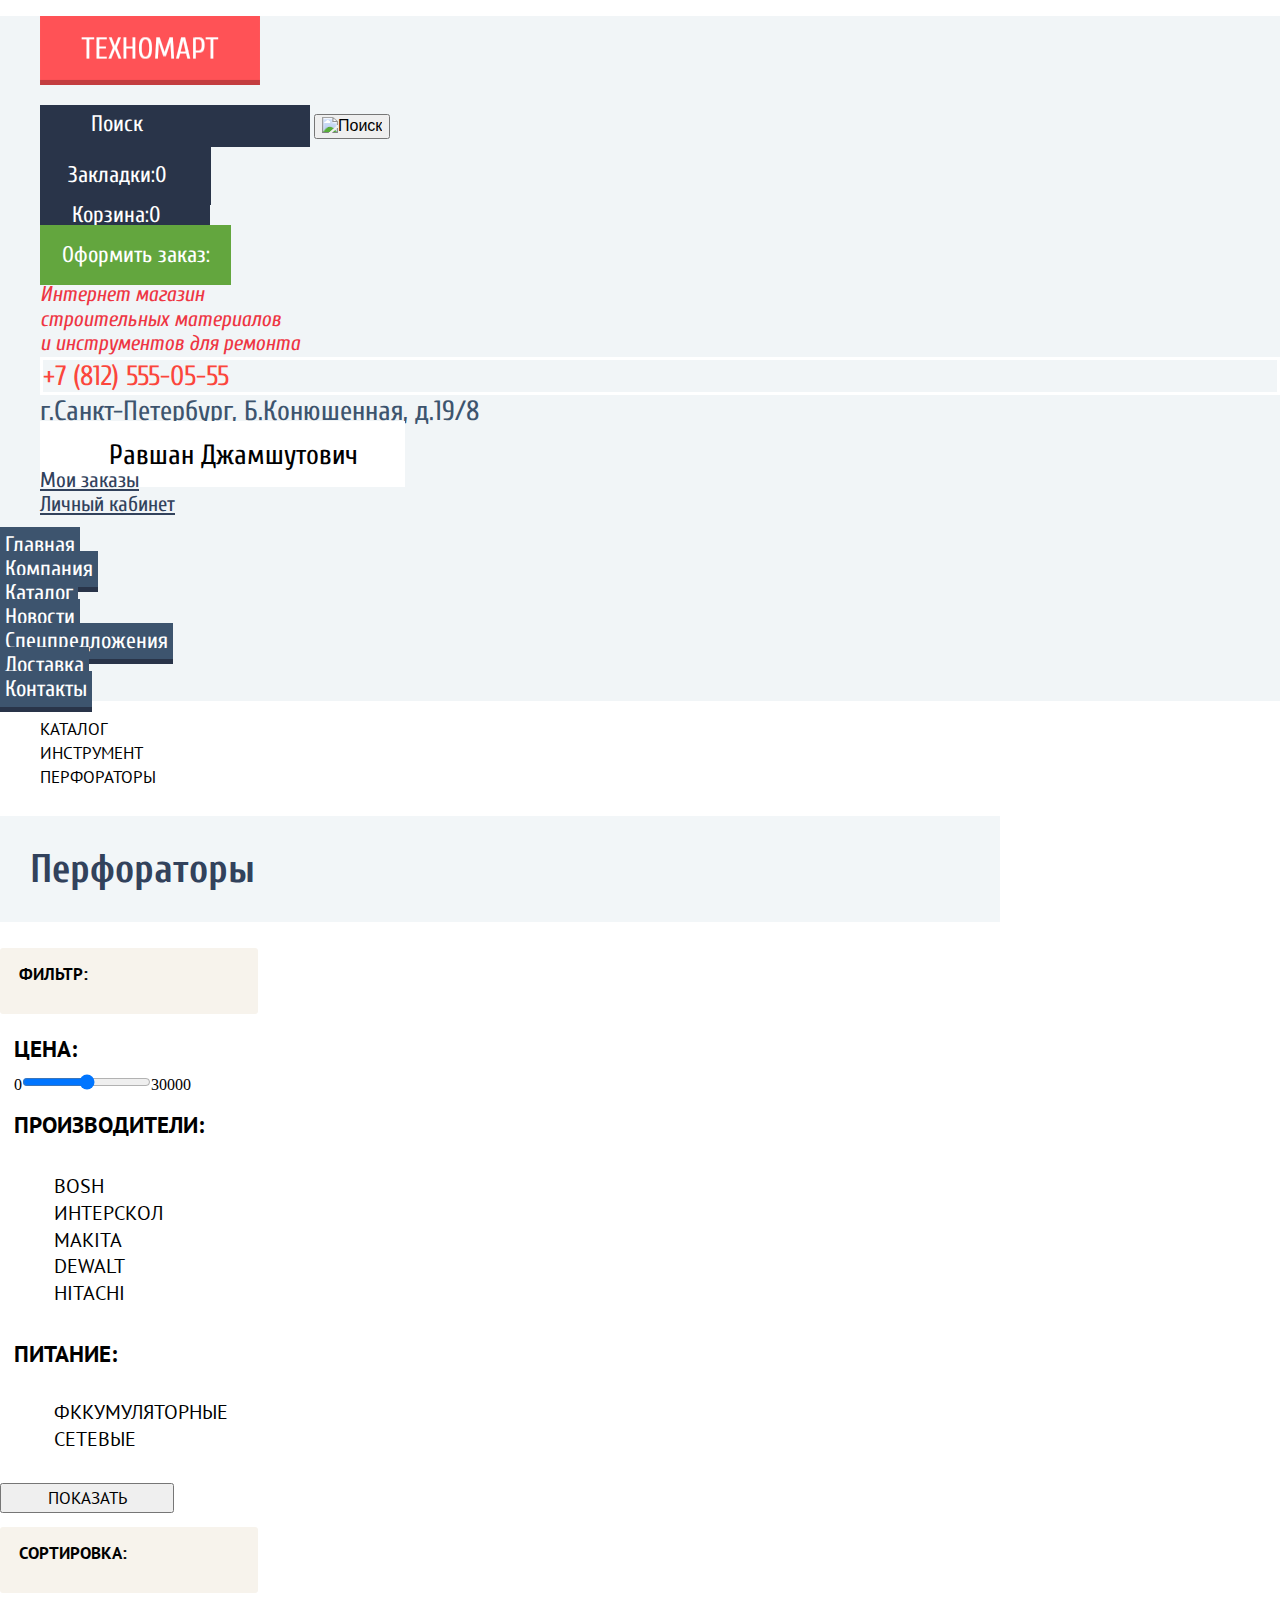
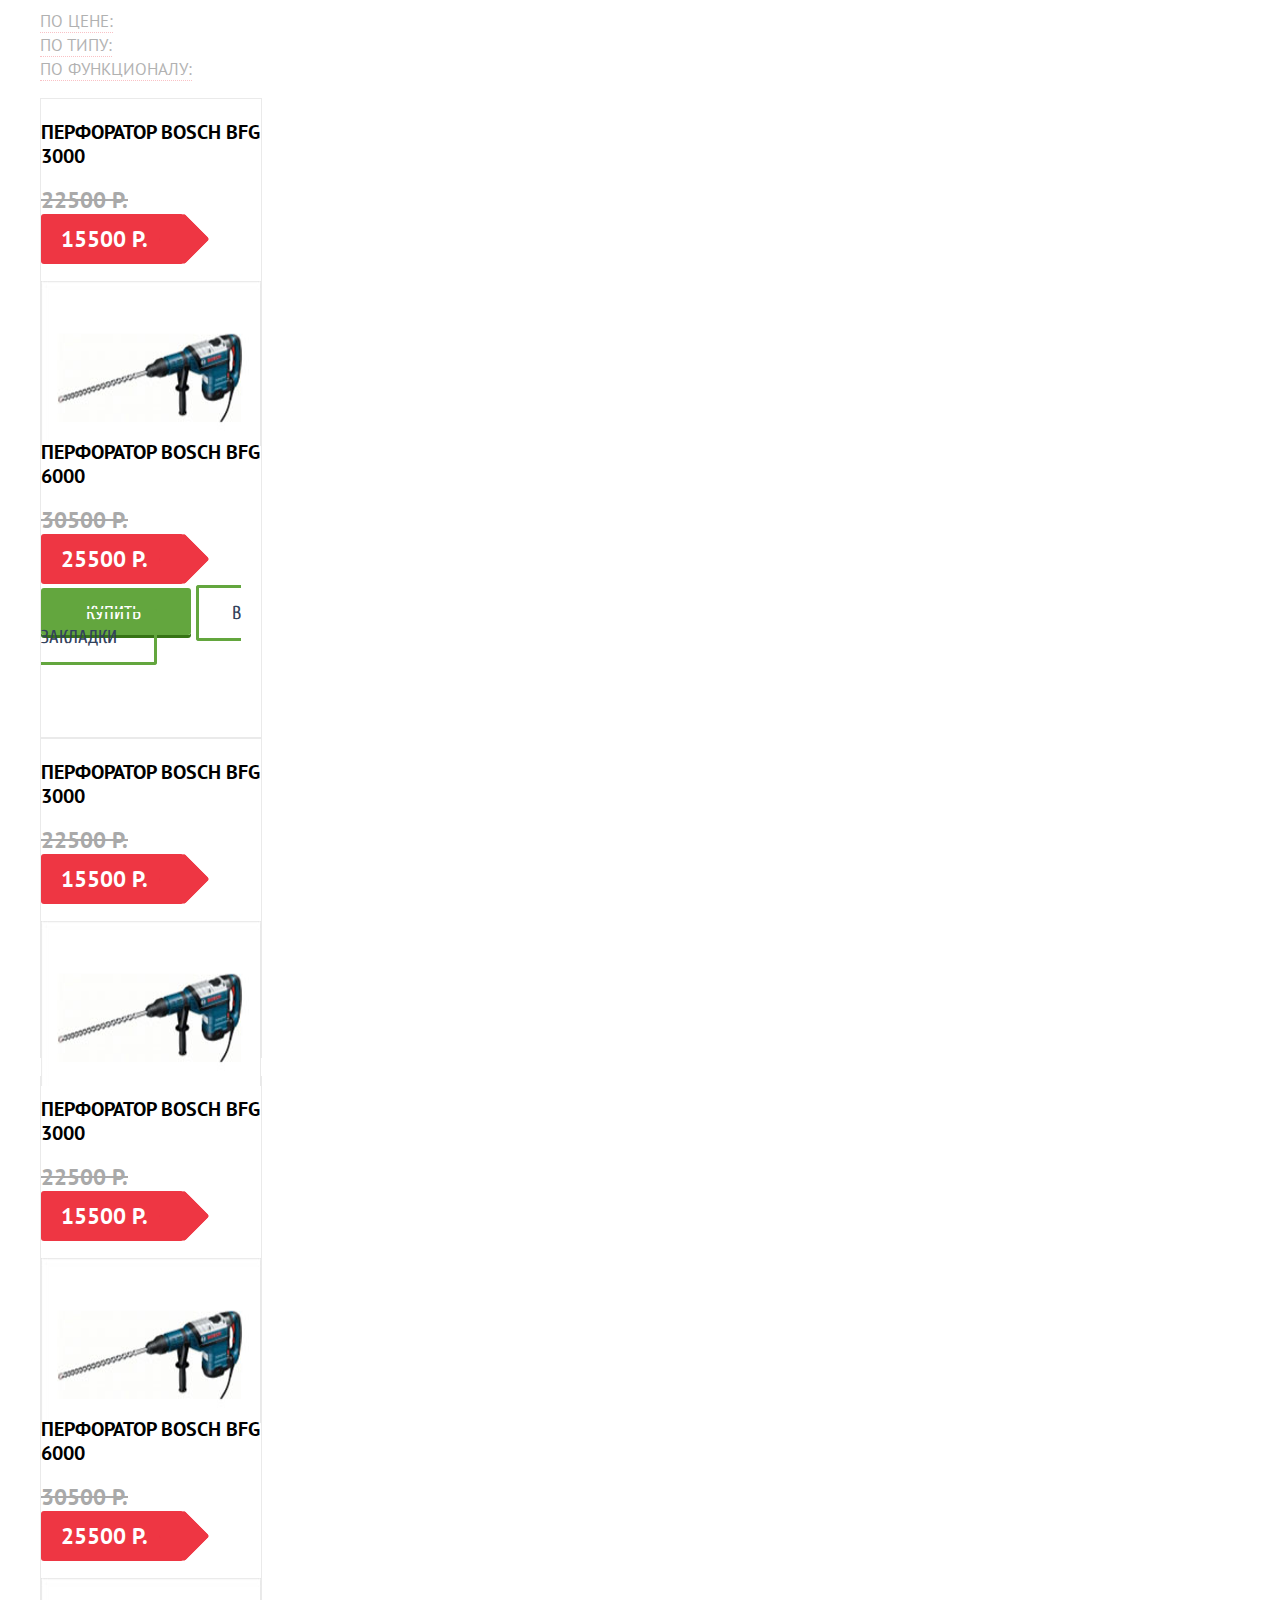
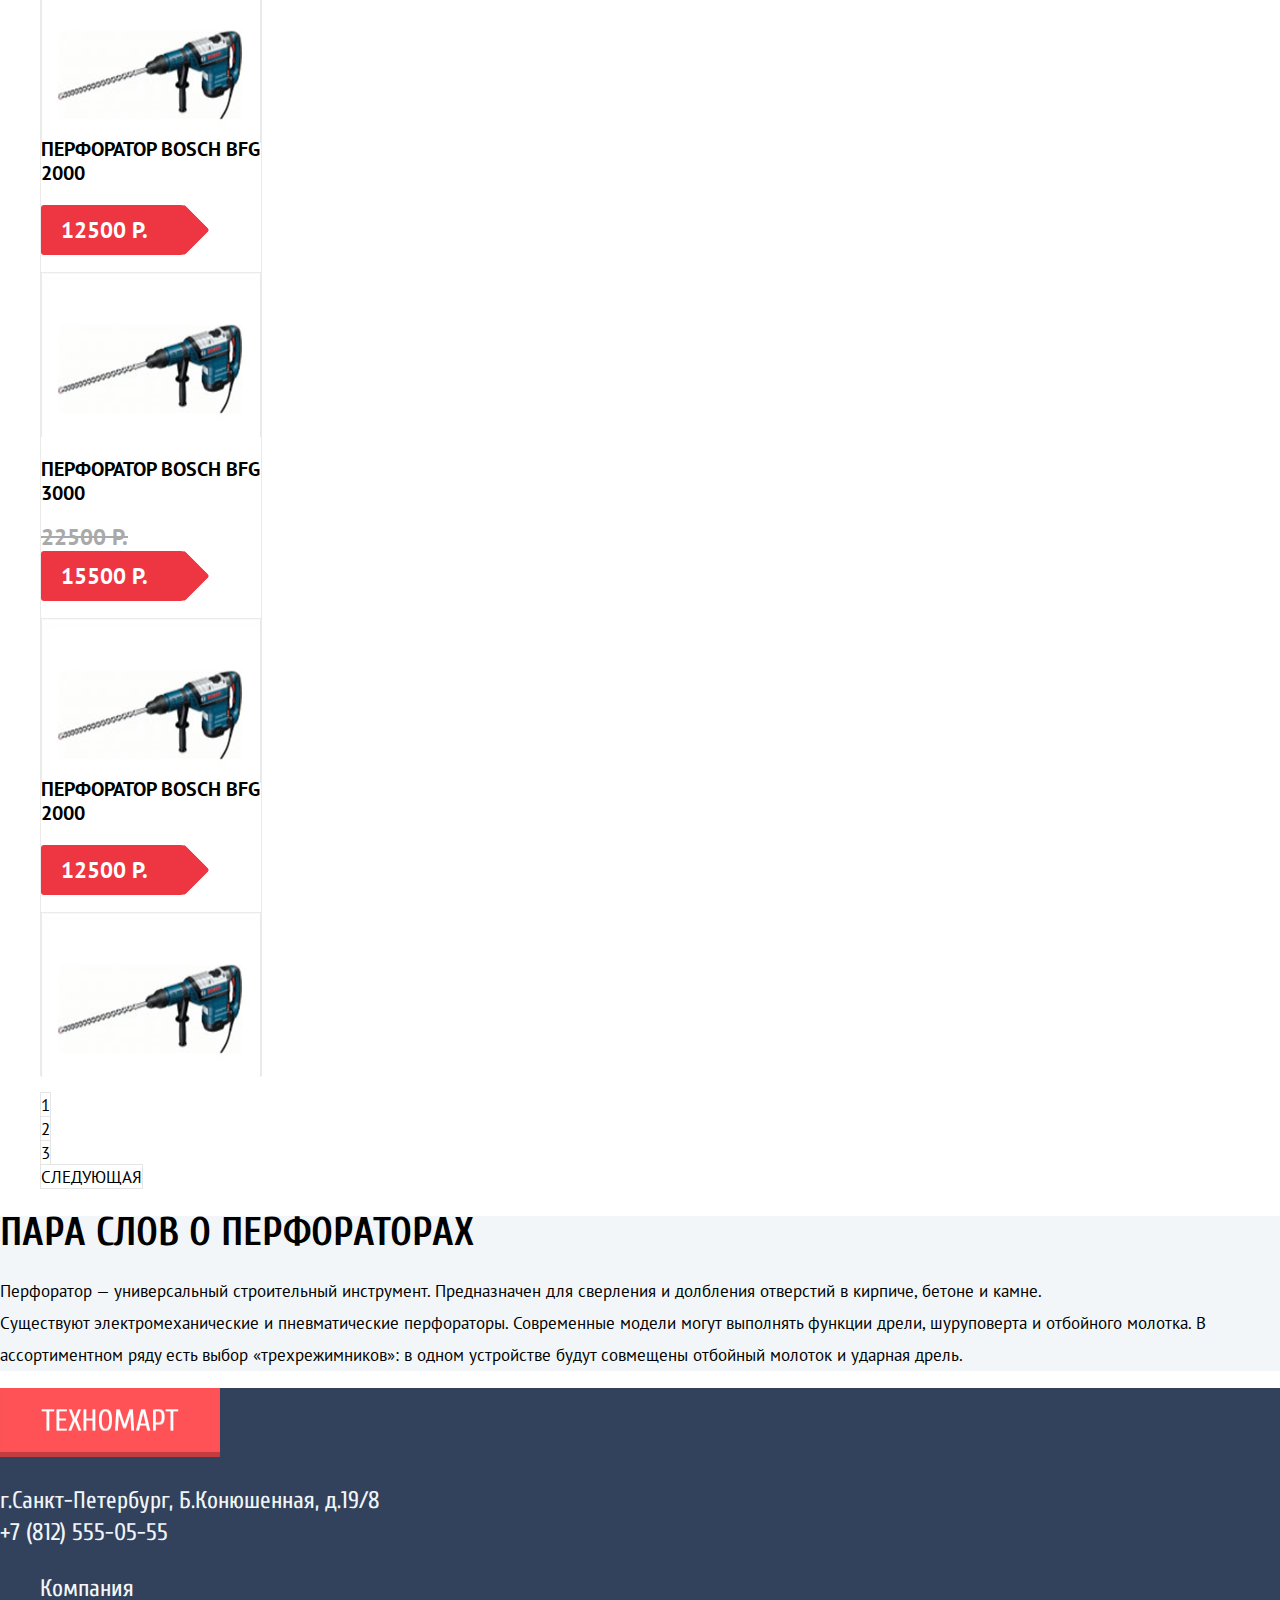
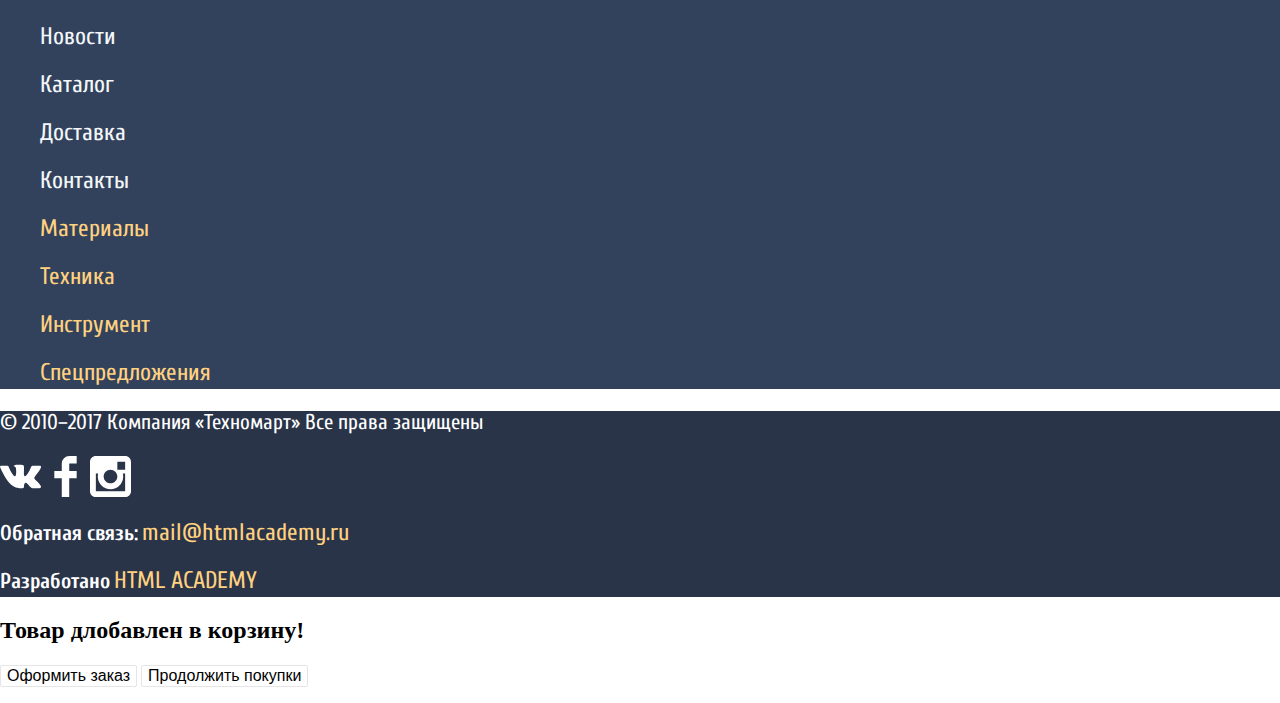
==== commit 1035f9bb: "Revert "внесены изменения в css и html, начала разметку сетки"" ====
--- a/catalog.html
+++ b/catalog.html
@@ -4,335 +4,252 @@
       <meta charset="utf-8">
       <link href="css/style.css" rel="stylesheet">
       <title>Техномаркет</title>
-    <link href="https://fonts.googleapis.com/css?family=Cuprum:400,400i,700|PT+Sans:400,400i,700&amp;subset=cyrillic" rel="stylesheet">
-    <link href="css/normalize.css" rel="stylesheet">
-    <link rel="stylesheet" href="css/style.css">
-
+      <link href="css/style.css" rel="stylesheet">
+      <link href="https://fonts.googleapis.com/css?family=Cuprum:400,400i,700&amp;subset=cyrillic,cyrillic-ext" rel="stylesheet">
+      <link href="https://fonts.googleapis.com/css?family=PT+Sans:400,400i,700&amp;subset=cyrillic,cyrillic-ext" rel="stylesheet">
+      <link href="css/normalize.css" rel="stylesheet">
    </head>
    <body>
-    <header class="main-header">
-      <h1 class="visually-hidden">Техномарт</h1>
-      <div class="header-line">
-        <div class="header-center">
-          <a href="index.html" class="logo-technomart">
-            Техномарт
-          </a>
-          <form class="main-search" method="get" action="https://echo.htmlacademy.ru">
-            <label class="visually-hidden" for="search">Поиск:</label>
-              <input type="text" name="main-search" id="search" placeholder="Поиск:">
-          </form>
-          <ul class="main-menu">
-            <li>
-              <a href="#" class="bookmarks">
-                            Закладки: 0
-              </a>
-            </li>
-            <li>
-              <a href="#" class="basket">
-              
-              Корзина: 0</a>
-            </li>
-            <li>
-              <a href="#checkout" class="order">Оформить заказ</a>
-            </li>
-          </ul>
-        </div>
-      </div>
-      <div class="block-about">
-        <div class="about">
-          <b>Интернет-магазин <br>строительных материалов <br>и инструментов для ремонта</b>
-          <div class="header-contacts">
-            <p>
-              +7 (812) 555-05-55
-            </p>
-            <p>
-              г. Санкт-Петербург, ул. Б. Конюшенная, д.19/8
-            </p>
-          </div>
-            <div class="main-autorization">
-            <div class="personal-profile">
-              <a href="#personal-profile" class="name-profile">
-                Равшан Джумшутович
-              </a>
-              <a class="logout">
-                  <span class="visually-hidden">Выход из личного кабинет</span>
-               </a>
+      <header class="main-header">
+         <div class="block-1">
+            <ul class="main-header-line">
+               <li>
+                  <p>
+                     <img src="img/logo.png" width="220" height="69" alt="Логотип магазина «Техномаркет»">
+                  </p>
+               </li>
+               <li>
+                  <form class="search-form">
+                     <label class="visually-hidden" for="search">Поиск</label>
+                     <input type="search" name="search" class="search" placeholder="Поиск">
+                     <button type="submit"><img src="img/search-icon.svg" alt="Поиск"></button>
+                  </form>
+               </li>
+               <li>
+                  <p class="bookmarks-b">
+                     <a class="bookmarks" href="#">Закладки:0</a>
+                  </p>
+               </li>
+               <li>
+                  <p class="basket-b">
+                     <a class="basket" href="#">Корзина:0</a>
+                  </p>
+               <li>
+                  <p class="order-b">
+                     <a class="order" href="#">Оформить заказ:</a>
+                  </p>
+            </ul>
+            <ul class="block-about">
+               <li class="about">
+                  Интернет магазин <br>
+                  строительных материалов <br>
+                  и инструментов для ремонта
+               </li>
+               <li class="tel">
+                  +7 (812) 555-05-55
+               </li>
+               <li class="header-contacts">
+                  г.Санкт-Петербург, Б.Конюшенная, д.19/8
+               </li>
+            </ul>
+            <ul class="user-navigation">
+               <li class="login-link-inner">
+                  <a class="login-input" href="#">Равшан Джамшутович</a>
+               </li>
+               <li><a class="transition" href="#">Мои заказы</a></li>
+               <li><a class="transition" href="#">Личный кабинет</a></li>
+            </ul>
+            <nav class="main-navigation">
+               <h1 class="visually-hidden">Меню</h1>
+               <ul class="site-navigation">
+                  <li><a href="info.html">Главная</a></li>
+                  <li><a href="company.html">Компания</a></li>
+                  <li><a href="catalog.html">Каталог</a></li>
+                  <li><a href="news.html">Новости</a></li>
+                  <li><a href="special.html">Спецпредложения</a></li>
+                  <li><a href="delivery.html">Доставка</a></li>
+                  <li><a href="contacts.html">Контакты</a></li>
+               </ul>
+            </nav>
+         </div>
+      </header>
+      <main class="container">
+         <div class="block-2">
+            <h1 class="visually-hidden">Раздел перфораторы</h1>
+            <ul class="breadcrumbs">
+               <li>
+                  <a class="home" href="index.html"></a>
+               </li>
+               <li><a class="catalog" href="catalog.html">Каталог</a></li>
+               <li><a class="tools" href="tools.html">Инструмент</a></li>
+               <li class="breadcrumbs-current">Перфораторы</li>
+            </ul>
+            <div class="wrapper">
+               <section class="filters">
+                  <h1 class="filters-h1">Перфораторы</h1>
+                  <h2 class="filters-h2">Фильтр:</h2>
+                  <form class="filters" method="get" action="#">
+                     <fieldset>
+                        <legend class="filters-h3">Цена:</legend>
+                        0<input type="range" min="0" max="30000" step="1">30000
+                     </fieldset>
+                     <fieldset>
+                        <legend class="filters-h3">Производители:</legend>
+                        <ul  class="filter-option">
+                           <li>
+                              <input class="visually-hidden filter-input filter-input-checkbox" type="checkbox" id="Bosh" checked>
+                              <label for="Bosh">Bosh</label>
+                           </li>
+                           <li>
+                              <input class="visually-hidden filter-input filter-input-checkbox" type="checkbox" id="Interskol">
+                              <label for="Interskol">Интерскол</label>
+                           </li>
+                           <li>
+                              <input class="visually-hidden filter-input filter-input-checkbox" type="checkbox" id="Makita" checked>
+                              <label for="Makita">Makita</label>
+                           </li>
+                           <li>
+                              <input class="visually-hidden filter-input filter-input-checkbox" type="checkbox" id="Dewalt">
+                              <label for="Dewalt">Dewalt</label>
+                           </li>
+                           <li>
+                              <input class="visually-hidden filter-input filter-input-checkbox" type="checkbox" id="Hitachi">
+                              <label for="Hitachi">Hitachi</label>
+                           </li>
+                        </ul>
+                     </fieldset>
+                     <fieldset>
+                        <legend class="filters-h3">Питание:</legend>
+                        <ul  class="filter-option">
+                           <li>
+                              <input class="visually-hidden filter-input filter-input-radio" type="radio" name="prodauct-group" value="battery" checked>
+                              Фккумуляторные
+                           </li>
+                           <li>
+                              <input class="visually-hidden filter-input filter-input-radio" type="radio" name="prodauct-group" value="power">
+                              Сетевые
+                           </li>
+                        </ul>
+                     </fieldset>
+                     <button type="submit" class="filter-button bitton"><span class="filter-submit">Показать</span></button>
+                  </form>
+               </section>
+               <section class="sorting">
+                  <h2 class="filters-h2">Сортировка:</h2>
+                  <ul class="sorting-product">
+                     <li><a  class="price-sorting" href="#">По цене:</a></li>
+                     <li><a  class="type-sorting" href="#">По типу:</a></li>
+                     <li><a  class="functional-sorting" href="#">По функционалу:</a></li>
+                  </ul>
+               </section>
             </div>
-            <a href="#orders" class="order-management">Мои заказы</a>
-            <a href="#personal-profile" class="order-management">Личный кабинет</a>
-          </div>
-        </div>
-          <nav class="main-navigation">
-		  <h1 class="visually-hidden">Меню</h1>
-            <ul>
-              <li class="current-navigation">
-                Главная
-              </li>
-              <li>
-                <a href="company.html">Компания</a>
-              </li>
-              <li>
-                <a href="catalog.html">Каталог</a>
-              </li>
-              <li>
-                <a href="news.html">Новости</a>
-              </li>
-              <li>
-                <a href="special.html">Спецпредложения</a>
-              </li>
-              <li>
-                <a href="delivery.html">Доставка</a>
-              </li>
-              <li>
-                <a href="contacts.html">Контакты</a>
-              </li>
-            </ul>
-          </nav>
-      </div>
-    </header>
-      <main class="container">
-	  <div class="container-center">
-        <ul class="breadcrumbs">
-          <li>
-            <a href="#">Каталог</a>
-          </li>
-          <li>
-            <a href="#">Инструмент</a>
-          </li>
-          <li>
-            Перфораторы
-          </li>
-        </ul>
-        <div class="punchers-background">
-          <h1>Перфораторы</h1>
-        </div>
-          <div class="catalog-main-wrapper">
-          <section class="filters">
-            <h2>Фильтр: </h2>
-            <form class="filter" method="get" action="https://echo.htmlacademy.ru" name="filter-main">
-              <fieldset class="filter-range">
-                <legend>Цена:</legend>
-                  <div class="range-controls">
-                    <div class="scale">
-                      <div class="bar"></div>
-                    </div>
-                    <div class="toggle toggle-min"></div>
-                    <div class="toggle toggle-max"></div>
-                  </div>
-                  <div class="price-controls">
-                    <label class="min-price">
-                      <input name="min-price" type="text" value="0">
-                    </label>
-                    <label class="max-price">
-                      <input name="max-price" type="text" value="30000">
-                    </label>
-                  </div>
-              </fieldset>
-              <fieldset class="filter-brands">
-                <legend>Производители:</legend>
-                <ul>
-                  <li class="filter-option">
-                    <label for="bosh">BOSH</label>
-                    <input class="visually-hidden filter-input filter-input-checkbox" type="checkbox"
-                      name="bosh" id="bosh" checked>
-                  </li>
-                  <li class="filter-option">
-                    <label for="interscol">Интерскол</label>
-                    <input class="visually-hidden filter-input filter-input-checkbox" type="checkbox"
-                      name="interscol" id="interscol">
-                  </li>
-                  <li class="filter-option">
-                    <label for ="makita">Makita</label>
-                    <input class="visually-hidden filter-input filter-input-checkbox" type="checkbox"
-                      name="makita" id="makita" checked>
-                  </li>
-                  <li class="filter-option">
-                    <label for="dewalt">Dewalt</label>
-                    <input class="visually-hidden filter-input filter-input-checkbox" type="checkbox"
-                      name="dewalt" id="dewalt">
-                  </li>
-                  <li class="filter-option">
-                    <label for="hitashi">Hitachi</label>
-                    <input class="visually-hidden filter-input filter-input-checkbox" type="checkbox"
-                      name="hitachi" id="hitashi">
-                  </li>
-                </ul>
-              </fieldset>
-              <fieldset class="filter-power">
-                <legend>Питание:</legend>
-                <ul>
-                  <li class="filter-option">
-                    <label for="accumulator">Аккумуляторные</label>
-                    <input class="visually-hidden filter-input filter-input-radio" type="radio"
-                    name="product-group" value="accumulator" id="accumulator" checked>
-                  </li>
-                  <li class="filter-option">
-                    <label for="power-line">Сетевые</label>
-                    <input class="visually-hidden filter-input filter-input-radio" type="radio"
-                    name="product-group" value="power-line-supply" id="power-line">
-                  </li>
-                </ul>
-              </fieldset>
-              <button type="submit" class="filter-button button">Показать</button>
-            </form>
-          </section>
-          <div class="catalog-wrapper">
-            <section class="sorting">
-              <h2>Сортировка</h2>
-              <ul class="sorting-list">
-                <li>
-                  <a class="current-sorting">По цене</a>
-                </li>
-                <li>
-                  <a href=#sorting-type class="unselected-sorting">По типу</a>
-                </li>
-                <li>
-                  <a href=#sorting-functionals class="unselected-sorting">По функционалу</a>
-                </li>
-              </ul>
-            </section>
-                 <section class="popular-items">
-
-          <div class="product-container">
-            <article class="product-list">
-              <h3>Перфоратор BOSH BFG 9000</h3>
-              <img width="220" height="150" class="product-list-img" src="img/product-1.jpg" alt="Перфоратор BOSCH BFG 9000">
-              <b>25500 Р.</b>
-              <span class="strike">32500 Р.</span>
-              <div class="modal-buy">
-                <a href="#" class="buy">Купить</a>
-                <a href="#" class="bookmarks-buy">В закладки</a>
-              </div>
-            </article>
-            <article class="product-list">
-              <h3>Перфоратор BOSH BFG 3000</h3>
-              <img width="220" height="150" src="img/product-2.jpg" alt="Перфоратор BOSCH BFG 3000">
-              <b>15500 Р.</b>
-              <span class="strike">22500 Р.</span>
-              <div class="modal-buy">
-                <a href="#" class="buy">Купить</a>
-                <a href="#" class="bookmarks-buy">В закладки</a>
-              </div>
-            </article>
-            <article class="product-list">
-              <h3>Перфоратор BOSH BFG 6000</h3>
-              <img width="220" height="150" src="img/product-3.jpg" alt="Перфоратор BOSCH BFG 6000">
-              <b>25500 Р.</b>
-              <span class="strike">30500 Р.</span>
-              <div class="modal-buy">
-                <a href="#" class="buy">Купить</a>
-                <a href="#" class="bookmarks-buy">В закладки</a>
-              </div>
-            </article>
-			</div>
-			<div class="product-container">
-            <article class="product-list">
-              <h3>Перфоратор BOSH BFG 2000</h3>
-              <img width="220" height="150" src="img/product-4.jpg" alt="Перфоратор BOSCH BFG 2000">
-              <b>12500 Р.</b>
-              <div class="modal-buy">
-                <a href="#" class="buy">Купить</a>
-                <a href="#" class="bookmarks-buy">В закладки</a>
-              </div>
-            </article>
-			            <article class="product-list">
-              <h3>Перфоратор BOSH BFG 9000</h3>
-              <img width="220" height="150" class="product-list-img" src="img/product-1.jpg" alt="Перфоратор BOSCH BFG 9000">
-              <b>25500 Р.</b>
-              <span class="strike">32500 Р.</span>
-              <div class="modal-buy">
-                <a href="#" class="buy">Купить</a>
-                <a href="#" class="bookmarks-buy">В закладки</a>
-              </div>
-            </article>
-            <article class="product-list">
-              <h3>Перфоратор BOSH BFG 3000</h3>
-              <img width="220" height="150" src="img/product-2.jpg" alt="Перфоратор BOSCH BFG 3000">
-              <b>15500 Р.</b>
-              <span class="strike">22500 Р.</span>
-              <div class="modal-buy">
-                <a href="#" class="buy">Купить</a>
-                <a href="#" class="bookmarks-buy">В закладки</a>
-              </div>
-            </article>
-			</div>
-			<div class="product-container">
-            <article class="product-list">
-              <h3>Перфоратор BOSH BFG 6000</h3>
-              <img width="220" height="150" src="img/product-3.jpg" alt="Перфоратор BOSCH BFG 6000">
-              <b>25500 Р.</b>
-              <span class="strike">30500 Р.</span>
-              <div class="modal-buy">
-                <a href="#" class="buy">Купить</a>
-                <a href="#" class="bookmarks-buy">В закладки</a>
-              </div>
-            </article>
-            <article class="product-list">
-              <h3>Перфоратор BOSH BFG 2000</h3>
-              <img width="220" height="150" src="img/product-4.jpg" alt="Перфоратор BOSCH BFG 2000">
-              <b>12500 Р.</b>
-              <div class="modal-buy">
-                <a href="#" class="buy">Купить</a>
-                <a href="#" class="bookmarks-buy">В закладки</a>
-              </div>
-            </article>
-			            <article class="product-list">
-              <h3>Перфоратор BOSH BFG 9000</h3>
-              <img width="220" height="150" class="product-list-img" src="img/product-1.jpg" alt="Перфоратор BOSCH BFG 9000">
-              <b>25500 Р.</b>
-              <span class="strike">32500 Р.</span>
-              <div class="modal-buy">
-                <a href="#" class="buy">Купить</a>
-                <a href="#" class="bookmarks-buy">В закладки</a>
-              </div>
-            </article>
-			</div>
-			<div class="product-container">
-            <article class="product-list">
-              <h3>Перфоратор BOSH BFG 3000</h3>
-              <img width="220" height="150" src="img/product-2.jpg" alt="Перфоратор BOSCH BFG 3000">
-              <b>15500 Р.</b>
-              <span class="strike">22500 Р.</span>
-              <div class="modal-buy">
-                <a href="#" class="buy">Купить</a>
-                <a href="#" class="bookmarks-buy">В закладки</a>
-              </div>
-            </article>
-            <article class="product-list">
-              <h3>Перфоратор BOSH BFG 6000</h3>
-              <img width="220" height="150" src="img/product-3.jpg" alt="Перфоратор BOSCH BFG 6000">
-              <b>25500 Р.</b>
-              <span class="strike">30500 Р.</span>
-              <div class="modal-buy">
-                <a href="#" class="buy">Купить</a>
-                <a href="#" class="bookmarks-buy">В закладки</a>
-              </div>
-            </article>
-            <article class="product-list">
-              <h3>Перфоратор BOSH BFG 2000</h3>
-              <img width="220" height="150" src="img/product-4.jpg" alt="Перфоратор BOSCH BFG 2000">
-              <b>12500 Р.</b>
-              <div class="modal-buy">
-                <a href="#" class="buy">Купить</a>
-                <a href="#" class="bookmarks-buy">В закладки</a>
-              </div>
-            </article>
-          </div>
-        </section>
-              <ul class="pagination-list">
-                <li class="pagination-item pagination-item-current">
-                 <a>1</a>
-                </li>
-                <li class="pagination-item">
-                 <a href="#">2</a>
-                </li>
-                <li class="pagination-item">
-                 <a href="#">3</a>
-                </li>
-                <li class="pagination-item">
-                 <a href="#">Следующая</a>
-                </li>
-              </ul>
+            <section class="catalog">
+               <h2 class="visually-hidden">Список товаров</h2>
+               <ul class="popular-product-list">
+                  <li class="product-list">
+                     <h3>Перфоратор BOSCH BFG 3000</h3>
+                     <p class="price">
+                        <span class="strike">22500 Р.</span>
+                        <span class="price-b">15500 Р.</span>
+                     </p>
+                     <p class="catalog-item-image">
+                        <a href="catalog-item.html">
+                        <img width="220" height="165" src="img/product-1.jpg" alt="Перфоратор BOSCH BFG 3000">
+                        </a>
+                     </p>
+                  </li>
+                  <li class="product-list">
+                     <h3>Перфоратор BOSCH BFG 6000</h3>
+                     <p class="price">
+                        <span class="strike">30500 Р.</span>
+                        <span class="price-b">25500 Р.</span>
+                     </p>
+                     <p class="button-check">
+                        <a class="buy" href="#">Купить</a>
+                        <a class="bookmarks-buy" href="#">В Закладки</a>
+                     </p>
+                  </li>
+                  <li class="product-list">
+                     <h3>Перфоратор BOSCH BFG 3000</h3>
+                     <p class="price">
+                        <span class="strike">22500 Р.</span>
+                        <span class="price-b">15500 Р.</span>
+                     </p>
+                     <p class="catalog-item-image">
+                        <a href="catalog-item.html">
+                        <img width="220" height="165" src="img/product-1.jpg" alt="Перфоратор BOSCH BFG 9000">
+                        </a>
+                     </p>
+                  </li>
+               </ul>
+               <ul class="popular-product-list">
+                  <li class="product-list">
+                     <h3>Перфоратор BOSCH BFG 3000</h3>
+                     <p class="price">
+                        <span class="strike">22500 Р.</span>
+                        <span class="price-b">15500 Р.</span>
+                     </p>
+                     <p class="catalog-item-image">
+                        <a href="catalog-item.html">
+                        <img width="220" height="165" src="img/product-1.jpg" alt="Перфоратор BOSCH BFG 3000">
+                        </a>
+                     </p>
+                  </li>
+                  <li class="product-list">
+                     <h3>Перфоратор BOSCH BFG 6000</h3>
+                     <p class="price">
+                        <span class="strike">30500 Р.</span>
+                        <span class="price-b">25500 Р.</span>
+                     </p>
+                     <p class="catalog-item-image">
+                        <a href="catalog-item.html">
+                        <img width="220" height="165" src="img/product-1.jpg" alt="Перфоратор BOSCH BFG 6000">
+                        </a>
+                     </p>
+                  </li>
+                  <li class="product-list">
+                     <h3>Перфоратор BOSCH BFG 2000</h3>
+                     <p class="price">
+                        <span class="strike"></span>
+                        <span class="price-b">12500 Р.</span>
+                     </p>
+                     <p class="catalog-item-image">
+                        <a href="catalog-item.html">
+                        <img width="220" height="165" src="img/product-1.jpg" alt="Перфоратор BOSCH BFG 2000">
+                        </a>
+                     </p>
+                  </li>
+                  <li class="product-list">
+                     <h3>Перфоратор BOSCH BFG 3000</h3>
+                     <p class="price">
+                        <span class="strike">22500 Р.</span>
+                        <span class="price-b">15500 Р.</span>
+                     </p>
+                     <p class="catalog-item-image">
+                        <a href="catalog-item.html">
+                        <img width="220" height="165" src="img/product-1.jpg" alt="Перфоратор BOSCH BFG 3000">
+                        </a>
+                     </p>
+                  </li>
+                  <li class="product-list">
+                     <h3>Перфоратор BOSCH BFG 2000</h3>
+                     <p class="price">
+                        <span class="strike"></span>
+                        <span class="price-b">12500 Р.</span>
+                     </p>
+                     <p class="catalog-item-image">
+                        <a href="catalog-item.html">
+                        <img width="220" height="165" src="img/product-1.jpg" alt="Перфоратор BOSCH BFG 2000">
+                        </a>
+                     </p>
+                  </li>
+               </ul>
+               <ul class="pagination-list">
+                  <li class="pagination-item pagination-item-current"><a href="#">1</a></li>
+                  <li class="pagination-item"><a href="#">2</a></li>
+                  <li class="pagination-item"><a href="#">3</a></li>
+                  <li class="pagination-item"><a href="next">Следующая</a></li>
+               </ul>
             </section>
          </div>
          <div class="block-3">
--- a/css/style.css
+++ b/css/style.css
@@ -1,1750 +1,830 @@
-body {
-  margin: 0;
-  padding: 0;
-
-  font-weight: normal;
-  font-size: 17px;
-  line-height: 24px;
-  font-family: "Cuprum",  sans-serif;
-  color: #ffffff;
-}
-a {
-  text-decoration: none;
+.body {
+    font-family: "Cuprum", sans-serif;
+    font-size: 13 pt;
+    font-weight: normal;
+    line-height: 24 pt;
 }
 .visually-hidden {
-  position: absolute;
-
-  width: 1px;
-  height: 1px;
-  margin: -1px;
-  padding: 0;
-  overflow: hidden;
-
-  border: 0;
-
-  clip: rect(0 0 0 0);
-}
-
-/*-----------------HEADER start-------------------*/
-/*Обертка с темным цветом*/
-.header-line {
-  width: 100%;
-
-  background-color: #293449;
-}
-/*Центровщик верхней линии*/
-.header-center {
-  display: flex;
-  width: 940px;
-  margin: 0 auto;
-  padding: 0 10px;
-}
-/*Обертка со светлым цветом*/
-.header-wrapper {
-  width: 100%;
-  min-height: 279px;
-
-  background-color: #f2f6f8;
-}
-.main-header ul {
-  margin: 0;
-  padding: 0;
-
-  list-style: none;
-}
-.main-menu {
-  list-style: none;
-}
-
-.main-search input[type="text"] {
-  width: 190px;
-  margin: 0;
-  padding: 12px 30px 12px 50px;
-
-  font-size: 17px;
-  line-height: 18px;
-
-  background-color: #293449;
-  border: none;
-}
-.main-search {
-  position: relative;
-
-  background-color: #293449;
-}
-.main-search::before {
-  content: "";
-  position: absolute;
-  top: 12px;
-  left: 13px;
-
-  width: 17px;
-  height: 17px;
-
-  background-image: url("../img/icon-search.svg");
-  background-repeat: no-repeat;
-  opacity: 0.3;
-}
-.main-search input::placeholder {
-  font-weight: normal;
-  font-family: "Cuprum",  sans-serif;
-  color: #ffffff;
-}
-.main-search input:hover {
-  background-color: #212a3a;
-  outline: none;
-}
-.main-search input:active,
-.main-search input:focus {
-  font: inherit;
-  color: #000000;
-
-  background-color: #ffffff;
-}
-.main-menu {
-  display: flex;
-  flex-wrap: wrap;
-  width: 450px;
-}
-.main-menu li {
-  width: 150px;
-}
-.main-menu a {
-   line-height: 18px;
+    display: none;
+}
+input[type="search"] {
+    background-color: #293449;
+    border: none;
+    box-sizing: border-box;
+    width: 270px;
+    height: 42px;
+    -moz-box-sizing: border-box;
+    outline: none;
+    -webkit-appearance: none;
+}
+input[type="search"]::-webkit-input-placeholder {
+    color: #ffffff;
+    font-family: "Cuprum", sans-serif;
+    font-size: 17pt;
+    line-height: 18pt;
+    padding: 17px 142px 17px 49px;
+}
+input[type="search"]::-moz-placeholder {
+    color: #ffffff;
+    font-family: "Cuprum", sans-serif;
+    font-size: 17pt;
+    line-height: 18pt;
+    padding: 17px 142px 17px 49px;
+}
+.button {
+    cursor: pointer;
+    height: 19px;
+    left: 17px;
+    position: absolute;
+    top: 11px;
+    width: 19px;
+}
+.main-header-line,
+.user-navigation,
+.site-navigation,
+.block-about,
+.popular-product-list,
+.p-manufacturers-list,
+.list,
+.footer-menu,
+.footer-promo-block,
+.button-feedback,
+.breadcrumbs,
+.filter-option,
+.sorting-product,
+.pagination-list {
+    list-style: none;
 }
 .bookmarks,
+.basket,
+.order,
+.button-feedback,
+.price-sorting,
+.type-sorting,
+.functional-sorting {
+    text-decoration: none;
+}
+.bookmarks {
+    background: #293449;
+    color: #ffffff;
+    font-family: "Cuprum", sans-serif;
+    font-size: 17pt;
+    line-height: 18pt;
+    outline: #293449;
+    padding: 17px 44px 17px 28px;
+}
 .basket {
-  padding: 13px 20px 12px 20px;
+    background: #293449;
+    color: #ffffff;
+    font-family: "Cuprum", sans-serif;
+    font-size: 17pt;
+    line-height: 18pt;
+    outline: #293449;
+    padding: 17px 49px 17px 32px;
+}
+.bookmarks:hover,
+.basket:hover {
+    background: #212a3a;
+    outline: #212a3a;
+}
+.bookmarks:active,
+.basket:active {
+    background: #161d29;
+    color: rgba(255, 255, 255, 0.6);
+    outline: #161d29;
 }
 .order {
-  padding: 13px 22px 12px 20px;
-
-  background-color: #63a63e;
-}
-.bookmarks path,
-.basket path,
-.basket circle {
-  opacity: 0.3;
-}
-.bookmarks:hover,
-.bookmarks:focus,
-.basket:hover,
-.basket:focus {
-  background-color: #212a3a;
-  outline: none;
-}
-.bookmarks:hover path,
-.bookmarks:focus path,
-.basket:hover path,
-.basket:focus path,
-.basket:hover circle,
-.basket:focus circle {
-  opacity: 1;
-
-  fill: #ffffff;
-}
-.main-menu .order:hover,
-.main-menu .order:focus {
-  background-color: #5fbb2d;
-}
-.main-menu a:active{
-  opacity: 0.6;
-}
-.main-menu a,
-.main-navigation,
-.main-navigation a {
-  color: #ffffff;
-}
-.header-center b {
-  width: 200px;
-  margin: 0;
-  padding: 49px 60px 39px 55px;
-
-  font-weight: normal;
-  font-size: 16px;
-  line-height: 23px;
-  color: #ff5357;
-  font-style: italic;
-}
-.main-address {
-  width: 320px;
-}
-.main-address p:first-child {
-  position: relative;
-
-  width: 146px;
-  margin: 46px 30px 0 10px;
-  padding: 10px 50px 10px 70px;
-
-  font-size: 21px;
-  line-height: 18px;
-  text-align: center;
-  color: #fb463c;
-
-  border: 3px solid white;
-}
-.main-address p:first-child::before {
-  content: "";
-  position: absolute;
-  top: 10px;
-  left: 13px;
-
-  width: 19px;
-  height: 19px;
-
-  background-image: url("../img/icon-phone.svg");
-  background-repeat: no-repeat;
-}
-.main-address p:last-child {
-  margin: 5px 30px 39px 18px;
-
-  font-size: 14px;
-  text-align: center;
-  color: #3d546e;
-}
-
-.main-registration li:first-child {
-  margin: 46px 0 67px 39px;
-}
-.main-registration li:last-child {
-  margin: 46px 0 67px 10px;
-}
-.main-autorization {
-  padding-top: 50px;
-  padding-bottom: 40px;
-}
-.personal-profile {
-  background-color: #ffffff;
-}
-
-  width: 220px;
-  padding: 12px 5px;
-
-  font-size: 21px;
-  color: #000000;
-
-  background-color: #ffffff;
-}
-
-
-.order-management:hover,
-.order-management:focus {
-  color: #ee3643;
-}
-.order-management:active {
-  color: #32425c;
-
-  opacity: 0.3;
-}
-.add-action {
-  background-color: #ee3643;
-}
-.login-link-into,
+    background: #63a63e;
+    color: #ffffff;
+    font-family: "Cuprum", sans-serif;
+    font-size: 17pt;
+    line-height: 18pt;
+    outline: #63a63e;
+    padding: 17px 21px 17px 22px;
+}
+.order:hover {
+    background: #5fbb2d;
+    outline: #5fbb2d;
+}
+.order:active {
+    background: #518534;
+    color: rgba(255, 255, 255, 0.6);
+    outline: #518534;
+}
 .login-link {
-  font-size: 21px;
-  line-height: 21px;
-  color: #000000;
-
-  background-color: #ffffff;
+    background: #ffffff;
+    color: #000000;
+    font-family: "Cuprum", sans-serif;
+    font-size: 21pt;
+    line-height: 18pt;
+    padding: 12px 49px 16px 27px;
+    text-decoration: none;
 }
 .login-link-into {
-  width: 95px;
-  padding: 12px 13px;
-}
-.login-link {
-  display: block;
-  padding: 12px 25px 12px 25px;
-}
-.login-link-into:focus,
-.login-link:focus,
+    background: #ffffff;
+    color: #000000;
+    font-family: "Cuprum", sans-serif;
+    font-size: 21pt;
+    line-height: 18pt;
+    padding: 14px 25px 16px 25px;
+    text-decoration: none;
+}
 .login-link-into:hover,
 .login-link:hover {
-  color: #ee3643;
-
-  outline: none;
+    color: #ee3643;
 }
 .login-link-into:active,
-.login-link:active,
-.name-profile:active {
-  color: rgba(0, 0, 0, 0.3);
-}
-
-
-/*центровщик навигации*/
-.main-navigation {
-  background-color: #32425c;
-}
-.main-navigation ul {
-  padding-right: 10px;
-  padding-left: 10px;
-
-  box-shadow: inset 0 -5px 0 0 #293449;
-}
-.main-navigation a,
-.current-navigation {
-  padding-top: 16px;
-  padding-right: 33px;
-  padding-bottom: 19px;
-  padding-left: 33px;
-
-  font-size: 17px;
-
-  background-color: #32425c;
-  box-shadow: inset 0 -5px 0 0 #293449;
-}
-.main-navigation a:hover,
-.main-navigation a:focus {
-  background-color: #293449;
-  outline: none;
-}
-.main-navigation a:active {
-  color: rgba(0, 0, 0, 0.3);
-
-  background-color: #1d2739;
-}
-/*______________HEADER end______________________*/
-
-/*______________CATALOG start___________________*/
-.container {
-  margin-top: 0;
-
-  background-color: #ffffff;
-}
-/*Обертка каталога, сортировки и пагинации*/
-.catalog-wrapper {
-  width: 700px;
-}
-/*Обертка каталога, сортировки, пагинации и фильтров*/
-.catalog-main-wrapper {
-  width: 940px;
-}
-/*центровщик всего каталога, кроме статьи*/
-.container-center {
-  width: 940px;
-  margin: 0 auto;
-  padding: 0 10px;
-}
-.breadcrumbs {
-  display: flex;
-  justify-content: flex-end;
-  width: 357px;
-  min-height: 15px;
-  margin: 0;
-  margin-top: 20px;
-  margin-bottom: 20px;
-  padding: 0;
-}
-.breadcrumbs a,
-.breadcrumbs li {
-  list-style: none;
-  font-size: 13px;
-  line-height: 18px;
-  font-family: "PT Sans", sans-serif;
-  color: #000000;
-  text-transform: uppercase;
-}
-.breadcrumbs li {
-  position: relative;
-
-  padding-left: 42px;
-}
-.breadcrumbs li:first-child::before {
-  content: "";
-  position: absolute;
-  top: 1px;
-  left: -14px;
-  z-index: 1;
-
-  width: 15px;
-  height: 12px;
-
-  background-image: url("../img/icon-home.svg");
-  background-repeat: no-repeat;
-  background-position: 0 0;
-}
-.breadcrumbs li::after {
-  content: "";
-  position: absolute;
-  bottom: 3px;
-  left: 20px;
-  z-index: 2;
-
-  width: 8px;
-  height: 12px;
-
-  background-image: url("../img/icon-right-small.svg");
-  background-repeat: no-repeat;
-  background-position: 0 0;
-}
-/*обертка + центровщик заголовков каталога */
-.punchers-background {
-  width: 940px;
-  min-height: 90px;
-  margin: 0 auto 20px auto;
-
-  background-color: #f2f6f8;
-}
-.punchers-background h1 {
-  padding: 30px;
-
-  font-weight: normal;
-  font-size: 30px;
-  line-height: 30px;
-  color: #32425c;
-  text-transform: uppercase;
-}
-/*_____________CATALOG FILTERS start_________*/
-.filters {
-  display: flex;
-  flex-direction: column;
-  width: 220px;
-  min-height: 747px;
-}
-.filters h2,
-.sorting h2 {
-  width: 200px;
-  margin: 0;
-  padding: 10px 0 10px 20px;
-
-  font-weight: normal;
-  font-size: 13px;
-  line-height: 18px;
-  font-family: "PT Sans", sans-serif;
-  color: #000000;
-  text-transform: uppercase;
-
-  background-color: #f7f3ec;
-}
-.filter {
-  margin-top: 15px;
-}
-.filters fieldset,
-.filter-brands ul,
-.filter-power ul {
-  margin: 0;
-  padding: 0;
-
-  border: none;
-}
-.filters legend {
-  margin-bottom: 13px;
-
-  font-weight: bold;
-  font-size: 17px;
-  line-height: 30px;
-  font-family: "PT Sans", sans-serif;
-  color: #000000;
-  text-transform: uppercase;
-}
-.range-controls {
-  position: relative;
-
-  height: 41px;
-  margin-bottom: 9px;
-  padding-top: 39px;
-  padding-right: 20px;
-  padding-left: 20px;
-
-  background-color: #f7f3ec;
-  border-radius: 0 0 3px 3px;
-}
-.range-controls .scale {
-  height: 2px;
-
-  background-color: #d7dcde;
-}
-.range-controls .bar {
-  width: 160px;
-  height: 2px;
-
-  background-color: #00ca74;
-}
-.range-controls .toggle {
-  position: absolute;
-  top: 30px;
-  left: 0;
-
-  width: 4px;
-  height: 4px;
-
-  background: #ababab;
-  border: 8px solid #ffffff;
-  border-radius: 50%;
-  box-shadow: 0 2px 1px 0 #cfcfcf;
-  cursor: pointer;
-}
-.range-controls .toggle-min {
-  left: 20px;
-}
-.range-controls .toggle-max {
-  left: 160px;
-}
-.price-controls {
-  margin-bottom: 25px;
-
-  font-size: 0;
-}
-.price-controls input {
-  width: 96px;
-  padding-top: 10px;
-  padding-bottom: 10px;
-
-  font-size: 17px;
-  font-family: "PT Sans", sans-serif;
-  text-align: center;
-  color: #000000;
-
-  background-color: #f7f3ec;
-  border: none;
-  border-radius: 3px;
-}
-.min-price input {
-  margin-right: 24px;
-}
-.filters .filter-range {
-  margin-bottom: 15px;
-
-  border-bottom: 1px solid #e5e5e5;
-}
-.filters .filter-brands {
-  min-height: 262px;
-
-  border-bottom: 1px solid #e5e5e5;
-}
-.filter-brands li {
-  margin-bottom: 15px;
-}
-.filter-brands label {
-  width: 23px;
-  padding-bottom: 30px;
-  padding-left: 35px;
-
-  font-size: 15px;
-  line-height: 20px;
-  font-family: "PT Sans", sans-serif;
-  color: #000000;
-  text-transform: uppercase;
-
-  background-image: url("../img/checkbox-off.svg");
-  background-repeat: no-repeat;
-}
-.filter-power label {
-  font-size: 14px;
-  line-height: 20px;
-  font-family: "PT Sans", sans-serif;
-  color: #000000;
-  text-transform: uppercase;
-}
-.filter-button {
-  font-size: 13px;
-  line-height: 18px;
-  font-family: "PT Sans", sans-serif;
-  text-align: center;
-  text-transform: uppercase;
-
-  background-color: #ffffff;
-  border: 1px solid #e5e5e5;
-}
-/*__________CATALOG FILTERS end_____________*/
-/*__________CATALOG SORTING start___________*/
-.sorting {
-  display: flex;
-  justify-content: space-between;
-  width: 700px;
-  min-height: 38px;
-  margin-bottom: 20px;
-
-  background-color: #f7f3ec;
-}
-.sorting-list {
-  position: relative;
-
-  display: flex;
-  justify-content: flex-start;
-  width: 480px;
-  margin: 0;
-  padding: 0;
-  padding-left: 28px;
-
-  list-style: none;
-}
-.sorting-list::after {
-  content: "";
-  position: absolute;
-  right: 43px;
-  bottom: 26px;
-  z-index: 10;
-
-  width: 11px;
-  height: 10px;
-
-  background-image: url("../img/icon-down-dir.svg");
-  background-repeat: no-repeat;
-  background-position: 0 0;
-}
-
-.sorting-list a {
-  font-size: 13px;
-  line-height: 18px;
-  font-family: "PT Sans", sans-serif;
-  text-transform: uppercase;
-}
-.sorting-list li {
-  padding: 5px 70px 10px 0;
-}
-.sorting-list .current-sorting {
-  color: #ee3643;
-}
-.sorting-list .unselected-sorting {
-  color: rgba(0, 0, 0, 0.3);
-
-  border-bottom: 1px dashed #ee3643;
-}
-.sorting-list .unselected-sorting:hover,
-.sorting-list .unselected-sorting:focus {
-  color: #000000;
-
-  border-bottom: 1px solid #ee3643;
-}
-/*_____________CATALOG SORTING end_______________*/
-
-/*_____________MAIN INDEX start__________________*/
-/*_____________INDEX PROMO start_________________*/
-/*центровщик промо*/
-.promo {
-  display: flex;
-  flex-wrap: wrap;
-  justify-content: space-between;
-  align-content: : flex-end;
-  width: 940px;
-  min-height: 409px;
-  margin: 0 auto;
-  margin-top: 59px;
-  margin-bottom: 53px;
-  padding: 0 10px;
-}
-.promo article {
-  position: relative;
-
-  width: 300px;
-}
-.slider {
-  width: 620px;
-  min-height: 266px;
-}
-.promo-wrapper {
-  display: flex;
-  flex-direction: column;
-  flex-wrap: wrap;
-  justify-content: flex-end;
-  align-content: space-between;
-  align-self: flex-end;
-  width: 940px;
-  height: 266px;
+.login-link:active {
+    color: rgba(0, 0, 0, 0.302);
+}
+.about {
+    font-family: "Cuprum", sans-serif;
+    font-size: 16pt;
+    line-height: : 23pt;
+    font-style: italic;
+    color: #ee3643;
+}
+.tel {
+    font-family: "Cuprum", sans-serif;
+    font-size: 21pt;
+    line-height: : 18pt;
+    color: #fb463c;
+    border: 3px solid #ffffff;
+}
+.header-contacts {
+    font-family: "Cuprum", sans-serif;
+    font-size: 14pt;
+    line-height: : 24pt;
+    color: # font-family: "Cuprum", sans-serif;
+    font-size: 21pt;
+    line-height: : 18pt;
+    color: #3d546e;
+}
+.site-navigation {
+    list-style-type: none;
+    margin: 0;
+    padding: 0;
+    width: 100px;
+}
+.site-navigation a {
+    background-color: #3d546e;
+    box-shadow: 0px 5px 0 0 #293449;
+    color: #ffffff;
+    font-family: "Cuprum", sans-serif;
+    font-size: 17pt;
+    line-height: 18pt;
+    padding: 5px;
+    text-decoration: none;
+}
+.site-navigation a:hover {
+    background-color: #293449;
+}
+.site-navigation a:active {
+    background-color: #293449;
+    color: rgba(255, 255, 255, 0.502);
+}
+.promo-list1 {
+    background-color: #ffbf47;
+    background-image: url("../img/icon-1.svg");
+    background-position: 213px 27px;
+    background-repeat: no-repeat;
+    height: 123;
+    width: 300px;
+}
+.promo-list2 {
+    background-color: #3bbce3;
+    background-image: url("../img/icon-2.svg");
+    background-position: 197px 29px;
+    background-repeat: no-repeat;
+    height: 123;
+    width: 300px;
+}
+.promo-list3 {
+    background-color: #dc91d8;
+    background-image: url('../img/icon-3.svg');
+    background-position: 191px 29px;
+    background-repeat: no-repeat;
+    height: 123;
+    width: 300px;
+}
+.promo-list4 {
+    background-color: #8ed78f;
+    background-image: url('../img/icon-4.svg');
+    background-position: 197px 29px;
+    background-repeat: no-repeat;
+    height: 123;
+    width: 300px;
+}
+.promo-list5 {
+    background-color: #ffc047;
+    background-image: url('../img/icon-5.svg');
+    background-position: 191px 29px;
+    background-repeat: no-repeat;
+    height: 123;
+    width: 300px;
+}
+.promo-button {
+    background-color: rgba(229, 229, 229, 0.1);
+    border-radius: 3px;
+    color: #ffffff;
+    font-family: "Cuprum", sans-serif;
+    font-size: 14pt;
+    line-height: 18px;
+    padding: 14px 24px;
+    text-decoration: none;
+    text-transform: uppercase;
+}
+a.promo-button:hover {
+    background-color: rgba(204, 204, 204 0.2);
+}
+a.promo-button:active {
+    background-color: rgba(178, 178, 178, 0.3);
 }
 .promo h3 {
-  margin-top: 20px;
-  margin-bottom: 13px;
-  margin-left: 24px;
-  padding: 0;
-
-  font-weight: bold;
-  font-size: 24px;
-  line-height: 30px;
-}
-.promo-list1 {
-  background-color: #ffbf47;
-}
-.promo-list2 {
-  background-color: #3bbce3;
-}
-.promo-list3 {
-  background-color: #dc91d8;
-}
-.promo-list4 {
-  order: 1;
-  margin-bottom: 20px;
-
-  background-color: #8ed78f;
-}
-.promo-list5 {
-  order: 2;
-
-  background-color: #ffc047;
-}
-.promo a {
-  display: block;
-  width: 93px;
-  margin-left: 25px;
-  padding: 10px 19px 10px 23px;
-
-  font-size: 14px;
-  line-height: 18px;
-  text-align: center;
-  color: #ffffff;
-  text-transform: uppercase;
-
-  background-color: rgba(0, 0, 0, 0.1);
-  border-radius: 3px;
-}
-.promo-wrapper a {
-  margin-bottom: 22px;
-}
-.promo a:hover,
-.promo a:focus {
-  background-color: rgba(0, 0, 0, 0.2) ;
-  outline: none;
-}
-.promo a:active {
-  background-color: rgba(0, 0, 0, 0.3);
-  outline: none;
-}
-.promo-list1::after {
-  content: "";
-  position: absolute;
-  top: 0;
-  right: 0;
-  z-index: 20;
-
-  width: 60px;
-  height: 59px;
-
-  background-image: url("../img/flag-new.png");
-  background-repeat: no-repeat;
-  background-position: 0 0;
-}
-.promo-list1::before {
-  content: "";
-  position: absolute;
-  right: 43px;
-  bottom: 26px;
-  z-index: 10;
-
-  width: 44px;
-  height: 65px;
-
-  background-image: url("../img/icon-1.svg");
-  background-repeat: no-repeat;
-  background-position: 0 0;
-}
-.promo-list2::before {
-  content: "";
-  position: absolute;
-  right: 28px;
-  bottom: 28px;
-  z-index: 10;
-
-  width: 75px;
-  height: 61px;
-
-  background-image: url("../img/icon-2.svg");
-  background-repeat: no-repeat;
-  background-position: 0 0;
-}
-.promo-list3::before {
-  content: "";
-  position: absolute;
-  right: 32px;
-  bottom: 30px;
-  z-index: 10;
-
-  width: 78px;
-  height: 62px;
-
-  background-image: url("../img/icon-3.svg");
-  background-repeat: no-repeat;
-  background-position: 0 0;
-}
-.promo-list4::before {
-  content: "";
-  position: absolute;
-  right: 45px;
-  bottom: 25px;
-  z-index: 10;
-
-  width: 59px;
-  height: 72px;
-
-  background-image: url("../img/icon-4.svg");
-  background-repeat: no-repeat;
-  background-position: 0 0;
-}
-.promo-list5::before {
-  content: "";
-  position: absolute;
-  right: 31px;
-  bottom: 28px;
-  z-index: 10;
-
-  width: 78px;
-  height: 63px;
-
-  background-image: url("../img/icon-5.svg");
-  background-repeat: no-repeat;
-  background-position: 0 0;
-}
-/*_______________PROMO SLIDER start___________*/
-.slider {
-  position: relative;
-}
-.slider input[type="radio"] {
-  display: none;
-}
-.slider-slides {
-  width: 1340px;
-}
-.slider .open-catalog {
-  position: absolute;
-  bottom: 22px;
-  left: 25px;
-  z-index: 50;
-
-  display: block;
-  width: 195px;
-  margin: 0;
-  padding: 10px 0;
-
-  font-size: 14px;
-  line-height: 18px;
-  text-align: center;
-  text-transform: uppercase;
-
-  background-color: #ee3643;
-}
-.slider .open-catalog:hover,
-.slider .open-catalog:focus {
-  background-color: #ca2c37;
-  outline: none;
-}
-.slider .open-catalog:active {
-  background-color: #ba2732;
-}
-.slider-button-left {
-  content: "";
-  position: absolute;
-  top: 114px;
-  left: 25px;
-  z-index: 100;
-
-  width: 22px;
-  height: 40px;
-
-  background-color: transparent;
-  background-image: url("../img/icon-left.svg");
-  background-repeat: no-repeat;
-  border: none;
-}
-.slider-button-right {
-  content: "";
-  position: absolute;
-  top: 114px;
-  right: 20px;
-  z-index: 100;
-
-  width: 22px;
-  height: 40px;
-
-  background-color: transparent;
-  background-image: url("../img/icon-right.svg");
-  background-repeat: no-repeat;
-  border: none;
-}
-.slider-inner {
-  height: 267px;
-  overflow: hidden;
-}
-.slider-slides .slide-content {
-  float: left;
-}
-.slider-controls input[type="radio"] {
-  display: none;
-}
-.btn-left {
-  position: absolute;
-  right: 295px;
-  bottom: 36px;
-  z-index: 50;
-
-  width: 6px;
-  height: 6px;
-
-  background-color: #ee3643;
-  border: 2px solid white;
-  border-radius: 50px;
-  cursor: pointer;
-}
-.btn-right {
-  position: absolute;
-  bottom: 36px;
-  left: 295px;
-  z-index: 50;
-
-  width: 6px;
-  height: 6px;
-
-  background-color: #ee3643;
-  border: 2px solid #ffffff;
-  border-radius: 50px;
-  cursor: pointer;
-}
-.current-slide {
-  background-color: #ffffff;
-}
-.slide-content {
-  position: relative;
-
-  height: 267px;
-}
-.slide-content h3 {
-  position: absolute;
-  top: 26px;
-  left: 26px;
-  z-index: 30;
-
-  margin: 0;
-  padding: 0;
-
-  font-size: 36px;
-  line-height: 36px;
-  text-transform: uppercase;
-}
-.slide-content p {
-  position: absolute;
-  top: 63px;
-  left: 26px;
-  z-index: 30;
-
-  margin: 0;
-  padding: 0;
-
-  font-size: 18px;
-}
-#btn-1:checked ~ .slider-inner .slider-slides {
-  transform: translate(0);
-}
-
-#btn-2:checked ~ .slider-inner .slider-slides {
-  transform: translate(-620px);
-}
-/*______________PROMO SLIDER end_______________*/
-/*______________INDEX PROMO end________________*/
-
-/*____________INDEX POPULAR start______________*/
-/*центрвощик*/
-.popular-background {
-  display: flex;
-  justify-content: space-between;
-  width: 940px;
-  margin: 0 auto;
-  margin-bottom: 20px;
-
-  background-color: #f9f5f0;
-}
-.popular-background h2 {
-  margin: 0;
-  padding: 29px 260px 30px 26px;
-
-  font-weight: normal;
-  font-size: 30px;
-  line-height: 30px;
-  color: #3d546e;
-  text-transform: uppercase;
-}
-.popular-background a {
-  width: 253px;
-  margin: 24px 26px 24px 0;
-  padding-top: 10px;
-  padding-bottom: 10px;
-
-  font-size: 14px;
-  line-height: 18px;
-  text-align: center;
-  color: #ffffff;
-  text-transform: uppercase;
-
-  background-color: #ee3643;
-  border-radius: 3px;
-}
-.popular-background a:hover,
-.popular-background a:focus {
-  background-color: #ca2c37;
-  outline: none;
-}
-.popular-background a:active {
-  background-color: #ba2732;
-  outline: none;
-}
-.popular-brands {
-  margin-bottom: 65px;
-}
-.popular-brands-catalog a {
-  display: block;
-  width: 220px;
-  margin-bottom: 20px;
-
-  line-height: 0;
-}
-.popular-brands img {
-  margin: 0;
-  padding: 0;
-
-  border: 1px solid #eaeaea;
-}
-.popular-brands-catalog {
-  display: flex;
-  flex-wrap: wrap;
-  justify-content: space-between;
-  align-items: center;
-  width: 940px;
-  margin: 0 auto;
-  padding: 0;
-
-  list-style: none;
-}
-.popular-brands-catalog a:hover,
-.popular-brands-catalog a:focus {
-  outline: none;
-  box-shadow: 0 10px 25px 0 rgba( 41, 52, 73, 0.5) ;
-}
-.popular-brands-catalog a:active {
-  box-shadow: 0 4px 10px 0 rgba( 41, 52, 73, 0.5);
-  opacity: 0.3;
-}
-/*______________INDEX POPULAR end_____________*/
-
-/*______________CATALOG LIST start____________*/
-.products {
-  display: flex;
-  flex-wrap: wrap;
-  justify-content: space-between;
-  align-content: space-between;
-  width: 700px;
-  min-height: 993px;
-}
-.product-container {
-  display: flex;
-  justify-content: space-between;
-  width: 940px;
-  margin: 0 auto;
-  margin-bottom: 20px;
-}
-/*карточка товара start*/
+    color: #ffffff;
+    font-family: "Cuprum", sans-serif;
+    font-size: 24pt;
+    font-weight: bold;
+    line-height: 30pt;
+    padding: 14px 24px;
+}
+.gallery {
+    width: 621px;
+    height: 268px;
+}
+.gallery-h {
+    color: #ffffff;
+    font-family: "Cuprum", sans-serif;
+    font-size: 36pt;
+    line-height: 30pt;
+    font-weight: bold;
+}
+.p-gallery-content {
+    color: #ffffff;
+    font-family: "Cuprum", sans-serif;
+    font-size: 18pt;
+    line-height: 24pt;
+}
+.btn-gallery-content {
+    background: #ee3643;
+    border-radius: 3px;
+    color: #ffffff;
+    font: inherit;
+    font-family: "Cuprum", sans-serif;
+    font-size: 14pt;
+    height: 38px;
+    line-height: 18pt;
+    margin: 0px 26px;
+    padding: 14px 50px;
+    text-decoration: none;
+    text-transform: uppercase;
+    vertical-align: middle;
+    width: 195px;
+}
+.btn-gallery-content:hover {
+    background: #ca2c37;
+}
+.btn-gallery-content:active {
+    background: #ba2732;
+}
+.popular-product-h {
+    font-family: "Cuprum", sans-serif;
+    font-size: 30pt;
+    line-height: 30pt;
+    text-transform: uppercase;
+    color: #3d546e;
+    background-color: #f9f5f0;
+}
+.popular-product-button {
+    font-family: "Cuprum", sans-serif;
+    font-size: 14pt;
+    line-height: 18pt;
+    text-transform: uppercase;
+    text-decoration: none;
+    color: #ffffff;
+    border-radius: 3px;
+    background-color: #ff5357;
+    padding: 14px 55px 14px 55px;
+}
 .product-list {
-  position: relative;
-
-  display: flex;
-  flex-direction: column;
-  justify-content: space-between;
-  align-items: center;
-  width: 218px;
-
-  border: 1px solid #e5e5e5;
-}
-.product-list img {
-  order: -1;
-  margin-bottom: 20px;
-}
-.product-list h3 {
-  width: 160px;
-  margin: 0;
-  margin-bottom: 7px;
-  margin-bottom: auto;
-  padding: 0;
-
-  font-weight: bold;
-  font-size: 18px;
-  line-height: 20px;
-  font-family: "PT Sans", sans-serif;
-  text-align: center;
-  color: #000000;
+    width: 220px;
+    height: 318px;
+    border: 1px solid #eaeaea;
+    background-color: #ffffff;
+}
+.popular-product-title:hover {
+    background: #ffffff;
+    box-shadow: 10 0 25px 0 #293449;
+}
+{
+    font-family: 'PT Sans', sans-serif;
+    font-size: 18pt;
+    line-height: 20pt;
+    color: #000000;
 }
 .strike {
-  padding: 7px 0;
-
-  font-weight: bold;
-  font-size: 17px;
-  font-family: "PT Sans", sans-serif;
-  text-align: center;
-  color: #a9a9a9;
-  text-decoration: line-through;
-
-  cursor: pointer;
-}
-.product-list b {
-  order: 1;
-  width: 80px;
-  margin-bottom: 20px;
-  padding: 10px 27px;
-
-  font-weight: bold;
-  font-size: 17px;
-  line-height: 18px;
-  font-family: "PT Sans", sans-serif;
-  text-align: center;
-  color: #ffffff;
-
-  background-color: #ee3643;
-  border-radius: 3px;
-  cursor: pointer;
-}
-.product-list::after {
-  content: "";
-  position: absolute;
-  right: 15px;
-  bottom: 19px;
-
-  width: 0;
-  height: 0;
-
-  border: 20px solid #ffffff;
-  border-left-color: #ee3643;
-}
-/*карточка товара end*/
-/*модалка товара*/
-.modal-buy {
-  position: absolute;
-  top: 0;
-  left: 0;
-  z-index: 100;
-
-  display: none;
-  width: 218px;
-  height: 88px;
-  padding: 40px 0;
-
-  background-color: rgba(255,255,255,0.9);
-}
-.product-list:hover .modal-buy {
-  display: block;
-}
-.product-list:hover {
-  box-shadow: 0 10px 25px 0 rgba( 41, 52, 73, 0.5) ;
+    font-family: 'PT Sans', sans-serif;
+    font-size: 17pt;
+    line-height: 18pt;
+    font-weight: bold;
+    text-decoration: line-through;
+    color: #a9a9a9;
+}
+.price-b {
+    font-family: 'PT Sans', sans-serif;
+    font-size: 17pt;
+    line-height: 18pt;
+    font-weight: bold;
+    color: #ffffff;
+    display: inline-block;
+    padding: 13px 36px 13px 20px;
+    position: relative;
+    background: #ee3643;
+    border-radius: 3px;
+}
+.price-b:after,
+.price-b:before {
+    content: '';
+    position: absolute;
+    right: -18px;
+    top: 50%;
+    background: #ee3643;
+    width: 36px;
+    height: 36px;
+    margin-top: -18px;
+    border-radius: 3px;
+    transform: rotate(45deg);
+}
+.manufacturers-list1 {
+    width: 220px;
+    height: 145px;
+    background: url('../img/m-1.jpg');
+    border: 1px solid #e5e5e5;
+    background-color: #ffffff;
+}
+.manufacturers-list2 {
+    width: 220px;
+    height: 145px;
+    background: url('../img/m-2.jpg');
+    border: 1px solid #e5e5e5;
+    background-color: #ffffff;
+}
+.manufacturers-list3 {
+    width: 220px;
+    height: 145px;
+    background: url('../img/m-3.jpg');
+    border: 1px solid #e5e5e5;
+    background-color: #ffffff;
+}
+.manufacturers-list4 {
+    width: 220px;
+    height: 145px;
+    background: url('../img/m-4.jpg');
+    border: 1px solid #e5e5e5;
+    background-color: #ffffff;
+}
+.manufacturers-list5 {
+    width: 220px;
+    height: 145px;
+    background: url('../img/m-5.jpg');
+    border: 1px solid #e5e5e5;
+    background-color: #ffffff;
+}
+.manufacturers-list6 {
+    width: 220px;
+    height: 145px;
+    background: url('../img/m-6.jpg');
+    border: 1px solid #e5e5e5;
+    background-color: #ffffff;
+}
+.manufacturers-list7 {
+    width: 220px;
+    height: 145px;
+    background: url('../img/m-7.jpg');
+    border: 1px solid #e5e5e5;
+    background-color: #ffffff;
+}
+.manufacturers-list1:hover,
+.manufacturers-list2:hover,
+.manufacturers-list3:hover,
+.manufacturers-list4:hover,
+.manufacturers-list5:hover,
+.manufacturers-list6:hover,
+.manufacturers-list7:hover {
+    border: 1px solid #e5e5e5;
+    background-color: #ffffff;
+    box-shadow: 10 0 25px 0 #293449;
+}
+.manufacturers-list1:active,
+.manufacturers-list2:active,
+.manufacturers-list3:active,
+.manufacturers-list4:active,
+.manufacturers-list5:active,
+.manufacturers-list6:active,
+.manufacturers-list7:active {
+    border: 1px solid #e5e5e5;
+    background: #ffffff;
+    box-shadow: 10 0 25px 0 #293449;
+    opacity: 0.3;
+}
+.service-h {
+    font-family: 'Cuprum', sans-serif;
+    font-size: 30pt;
+    line-height: 24pt;
+    color: #000000;
+}
+.about-gallery-service {
+    font-family: 'PT Sans', sans-serif;
+    font-size: 13pt;
+    line-height: 24pt;
+    color: #000000;
+}
+.post,
+.guarantee,
+.credit {
+    font-family: 'Cuprum', sans-serif;
+    font-weight: bold;
+    font-size: 21pt;
+    line-height: 30pt;
+    color: #ffffff;
+}
+.p-gallery-content-service {
+    font-family: 'PT Sans', sans-serif;
+    font-size: 21pt;
+    line-height: 30pt;
+    color: #000000;
+}
+.b {
+    font-family: 'Cuprum', sans-serif;
+    font-size: 36pt;
+    line-height: 24pt;
+    color: #3d546e;
+    text-transform: uppercase;
+}
+.service-menu {
+    width: 240px;
+    margin: 0;
+    padding: 0;
+    list-style: none;
+}
+.service-menu a {
+    display: block;
+    margin-bottom: 0px;
+    padding: 24px 22px;
+    text-decoration: none;
+    color: #ffffff;
+    background-color: #3d546e;
+}
+.service-menu a:hover {
+    background: #293449;
+    color: #3d546e;
+}
+.service-menu a:active {
+    background: #ffffff;
+    color: #3d546e;
+}
+.service-menu > li {
+    position: relative;
+}
+.service-menu .sub-menu {
+    position: absolute;
+    top: 0px;
+    left: 240px;
+    z-index: 10;
+    display: none;
+    width: 700px;
+    height: 286px;
+    margin: 0;
+    padding: 0;
+    list-style: none;
+    background: #f4f8f9;
+}
+.information-h {
+    font-family: 'Cuprum', sans-serif;
+    font-size: 30pt;
+    line-height: 24pt;
+    color: #000000;
+    text-transform: uppercase;
+}
+.block-information {
+    font-family: 'PT Sans', sans-serif;
+    font-size: 13pt;
+    line-height: 24pt;
+    color: #000000;
+}
+.list {
+    font-family: 'Cuprum', sans-serif;
+    font-size: 18pt;
+    line-height: 20pt;
+    color: #000000;
+}
+.info {
+    font-family: "Cuprum", sans-serif;
+    font-size: 14pt;
+    line-height: 18pt;
+    text-transform: uppercase;
+    text-decoration: none;
+    color: #ffffff;
+    border-radius: 3px;
+    background-color: #ff5357;
+    padding: 14px 42px 14px 40px;
+}
+.map {
+    font-family: "Cuprum", sans-serif;
+    font-size: 14pt;
+    line-height: 18pt;
+    text-transform: uppercase;
+    text-decoration: none;
+    color: #ffffff;
+    border-radius: 3px;
+    background-color: #ff5357;
+    padding: 14px 64px 14px 60px;
+}
+.footer-contacts {
+    font-family: "Cuprum", sans-serif;
+    font-size: 18pt;
+    line-height: 24pt;
+    color: #f1f5f7;
+}
+.footer-menu a {
+    font-family: "Cuprum", sans-serif;
+    font-size: 18pt;
+    line-height: 24pt;
+    color: #f3f7f9;
+}
+.footer-promo-block a,
+.button-feedback {
+    font-family: "Cuprum", sans-serif;
+    font-size: 18pt;
+    line-height: 24pt;
+    color: #ffd180;
+}
+.footer-menu a,
+.footer-promo-block a {
+    text-decoration: none;
+}
+}
+.footer-menu a:hover,
+.footer-promo-block a:hover,
+.button-feedback:hover {
+    text-decoration: underline;
+}
+.footer-menu a:active,
+.footer-promo-block a:active {
+    opacity: 0.5;
+}
+.button-feedback:active {
+    color: #ee3643;
+}
+.coopyright,
+.feedback-b {
+    font-family: "Cuprum", sans-serif;
+    font-size: 16pt;
+    line-height: 18pt;
+    color: #ffffff;
+}
+.block-1 {
+    background-color: #f1f5f7;
+}
+.block-2,
+.block-4 {
+    background-color: #ffffff;
+}
+.block-3 {
+    background-color: #f2f6f8;
+}
+.block-5 {
+    background-color: #32425c;
+}
+.block-6 {
+    background-color: #293449;
+}
+.login-input,
+.transition {
+    text-decoration: none;
+}
+.login-input {
+    font-family: "Cuprum", sans-serif;
+    font-size: 21pt;
+    line-height: 18pt;
+    color: #000000;
+    padding: 18px 47px 16px 69px;
+    background-color: #ffffff;
+}
+.login-input:active {
+    opacity: 0.3;
+}
+.transition {
+    font-family: "Cuprum", sans-serif;
+    font-size: 16pt;
+    line-height: 18pt;
+    color: #32425c;
+    text-decoration: underline;
+}
+.transition:hover {
+    font-family: "Cuprum", sans-serif;
+    font-size: 16pt;
+    line-height: 18pt;
+    color: #ee3643;
+    text-decoration: underline;
+}
+.transition:active {
+    opacity: 0.3;
+    color: #32425c;
+}
+.home,
+.catalog,
+.tools {
+    text-decoration: none;
+}
+.home,
+.catalog,
+.tools,
+.breadcrumbs-current {
+    font-family: 'PT Sans', sans-serif;
+    font-size: 13pt;
+    line-height: 18pt;
+    color: #000000;
+    text-transform: uppercase;
+}
+.filters-h1 {
+    font-family: "Cuprum", sans-serif;
+    font-size: 30pt;
+    line-height: 30pt;
+    color: #32425c;
+    padding: 33px 30px;
+    background-color: #f2f6f8;
+    width: 940px;
+    height: 90 px;
+}
+.filters-h2 {
+    font-family: 'PT Sans', sans-serif;
+    font-size: 13pt;
+    line-height: 18pt;
+    color: #000000;
+    text-transform: uppercase;
+    padding: 14px 19px;
+    border-radius: 3px;
+    background-color: #f7f3ec;
+    width: 220px;
+    height: 38px;
+}
+.filters-h3 {
+    font-family: 'PT Sans', sans-serif;
+    font-size: 17pt;
+    line-height: 30pt;
+    font-weight: bold;
+    color: #000000;
+    text-transform: uppercase;
+}
+.filters fieldset {
+    border: none;
+}
+input[type="checkbox"] {
+    display: none;
+}
+input[type="checkbox"] + label {
+    display: inline-block;
+    width: 23px;
+    height: 23px;
+    margin: -1px 4px 0 0;
+    vertical-align: middle;
+    border-radius: 3px;
+    border-color: #b5b5b5;
+    border: 3px;
+    cursor: pointer;
+}
+input[type="checkbox"]:hover + label {
+    border-color: #c5c5c5;
+}
+input[type="checkbox"]:focus + label {
+    border-color: #b5b5b5;
+}
+input[type="checkbox"]:disabled + label {
+    border-color: #e9e9e9;
+}
+.filter-option {
+    font-family: 'PT Sans', sans-serif;
+    font-size: 15pt;
+    line-height: 20pt;
+    color: #000000;
+    text-transform: uppercase;
+}
+input[type="radio"] {
+    display: none;
+}
+input[type="radio"] + label {
+    display: inline-block;
+    width: 23px;
+    height: 23px;
+    margin: -1px 4px 0 0;
+    vertical-align: middle;
+    border: 3px;
+    border-radius: 11px;
+    border-color: #b5b5b5;
+    cursor: pointer;
+}
+input[type="radio"]:hover + label {
+    border-color: #c5c5c5;
+}
+input[type="radio"]:focus + label {
+    border-color: #b5b5b5;
+}
+input[type="radio"]:disabled + label {
+    border-color: #e9e9e9;
+}
+input[type="submit"] {
+    border: 1px solid #e5e5e5;
+    border-radius: 2px;
+    background-color: #ffffff;
+}
+.filter-submit {
+    font-family: 'PT Sans', sans-serif;
+    font-size: 13pt;
+    line-height: 18pt;
+    color: #000000;
+    text-transform: uppercase;
+    padding: 15px 39px 14px 40px;
+}
+.price-sorting,
+.type-sorting,
+.functional-sorting {
+    font-family: 'PT Sans', sans-serif;
+    font-size: 13pt;
+    line-height: 18pt;
+    color: #000000;
+    text-transform: uppercase;
+    opacity: 0.3;
+    border-bottom: 1px dotted #ee3643;
+}
+.price-sorting:hover,
+.type-sorting:hover,
+.functional-sorting:hover {
+    color: #000000;
+    border-bottom: #ee3643;
+    opacity: 100;
+}
+.price-sorting:active,
+.type-sorting:active,
+.functional-sorting:active {
+    color: #ee3643;
+    opacity: 100;
+}
+.buy,
+.bookmarks-buy {
+    text-decoration: none;
 }
 .buy {
-  display: block;
-  width: 129px;
-  margin: 0 auto;
-  margin-bottom: 7px;
-  padding: 7px 0;
-
-  font-size: 14px;
-  text-align: center;
-  color: #ffffff;
-  text-transform: uppercase;
-
-  background-color: #63a63e;
-  border-radius: 3px;
+    font-family: "Cuprum", sans-serif;
+    font-size: 14pt;
+    line-height: 18pt;
+    color: #ffffff;
+    text-transform: uppercase;
+    padding: 14px 50px 11px 45px;
+    background-color: #63a63e;
+    box-shadow: 0px 3px 0px 0 #367315;
+    border-radius: 3px;
+}
+.buy:hover {
+    background-color: #5fbb2d;
+}
+.buy:active {
+    background-color: #518534;
+    box-shadow: 0px 3px 0px 0;
 }
 .bookmarks-buy {
-  display: block;
-  width: 129px;
-  margin: 0 auto;
-  margin-bottom: 7px;
-  padding: 7px 0;
-
-  font-size: 14px;
-  text-align: center;
-  color: #32425c;
-  text-transform: uppercase;
-
-  border: 3px solid #63a63e;
-  border-radius: 3px;
-}
-.buy:hover,
-.buy:focus {
-  background-color: #5fbb2d;
-  outline: none;
-}
-.buy:active {
-  background-color: #518534;
-}
-.bookmarks-buy:hover,
-.bookmarks-buy:focus {
-  border: 3px solid #32425c;
-  outline: none;
+    font-family: "Cuprum", sans-serif;
+    font-size: 14pt;
+    line-height: 18pt;
+    color: #32425c;
+    text-transform: uppercase;
+    padding: 14px 37px 14px 33px;
+    border-radius: 3px;
+    border: 3px solid #63a63e;
+}
+.bookmarks-buy:hover {
+    border: 3px solid #32425c;
 }
 .bookmarks-buy:active {
-  opacity: 0.3;
-}
-
-
-/*____________CATALOG LIST end__________________*/
-/*____________INDEX SERVISES start______________*/
-/*________обертка________*/
-.servises-wrapper {
-  width: 100%;
-  margin-bottom: 60px;
-
-  background-color: #f4f8f9;
-}
-/*______центровщик сервисов____*/
-
-.servise h2 {
-  margin-top: 70px;
-  margin-bottom: 30px;
-  padding: 0;
-
-  font-weight: normal;
-  font-size: 30px;
-  color: #000000;
-  text-transform: uppercase;
-}
-.servise a {
-  font-size: 14px;
-  color: #ffffff;
-  text-transform: uppercase;
-
-  background-color: #ee3643;
-}
-.servise a:hover,
-.servise a:focus {
-  background-color: #ca2c37;
-  outline: none;
-}
-.servise a:active {
-  background-color: #ba2732;
-}
-.servise p {
-  font-size: 13px;
-  font-family: "PT Sans", sans-serif;
-  color: #000000;
-}
-.servise h3 {
-  font-weight: normal;
-  font-size: 36px;
-  color: #3d546e;
-  text-transform: uppercase;
-}
-.servise-slider {
-  display: flex;
-  width: 940px;
-  margin-top: 70px;
-}
-.servise-slider-controls {
-  flex-shrink: 0;
-  width: 240px;
-  margin: 0;
-  margin-right: 50px;
-  padding: 0;
-
-  list-style: none;
-  font-size: 21px;
-  line-height: 30px;
-}
-.servise-slider-controls li {
-  width: 240px;
-  height: 61px;
-}
-.servise-slider-controls label {
-  display: block;
-  padding-top: 15px;
-  padding-bottom: 15px;
-  padding-left: 23px;
-
-  font-size: 21px;
-  line-height: 30px;
-
-  background-color: #32425c;
-  border-bottom: 1px solid #4e637c;
-}
-#button-1:checked ~ .servise-slider-controls label[for="button-1"],
-#button-2:checked ~ .servise-slider-controls label[for="button-2"],
-#button-3:checked ~ .servise-slider-controls label[for="button-3"] {
-  color: #32425c;
-
-  background-color: #ffffff;
-}
-.slider-container {
-  position: relative;
-
-  overflow: hidden;
-}
-.servise-list h3,
-.servise-list li {
-  display: inline-block;
-  flex-shrink: 0;
-  margin: 0;
-  padding: 0;
-}
-.servise-list {
-  width: 2200px;
-  height: 283px;
-  margin: 0;
-  padding: 0;
-
-  list-style: none;
-}
-.servise-list li {
-  position: relative;
-
-  width: 650px;
-}
-.servise-list h3 {
-  padding-top: 5px;
-  padding-bottom: 30px;
-  padding-left: 30px;
-}
-.servise-list p {
-  flex-shrink: 1;
-  width: 380px;
-  margin: 0;
-  padding-bottom: 30px;
-  padding-left: 30px;
-}
-.servise-list li:first-child::after {
-  content: "";
-  position: absolute;
-  top: 20px;
-  right: 2px;
-  z-index: -1;
-
-  width: 468px;
-  height: 261px;
-
-  background-image: url("../img/car.png");
-  background-repeat: no-repeat;
-}
-.servise-list li:nth-child(2)::after {
-  content: "";
-  position: absolute;
-  top: 1px;
-  right: 2px;
-  z-index: -1;
-
-  width: 389px;
-  height: 283px;
-
-  background-image: url("../img/medal.png");
-  background-repeat: no-repeat;
-}
-.servise-list li:last-child::after {
-  content: "";
-  position: absolute;
-  top: 1px;
-  right: 2px;
-  z-index: -1;
-
-  width: 465px;
-  height: 285px;
-
-  background-image: url("../img/money.png");
-  background-repeat: no-repeat;
-}
-
-
-#button-1:checked ~ .slider-container .servises-list {
-  transform: translate(0);
-}
-#button-2:checked ~ .slider-container .servises-list {
-  transform: translate(-650px);
-}
-#button-3:checked ~ .slider-container .servises-list {
-  transform: translate(-1300px);
-}
-/*_____________SERVISES SLIDER end_______________
-/*_____________INDEX SERVISES end_________________*/
-
-/*_____________INDEX DELIVERY start_______________*/
-/*центровщик доставки*/
-.information {
-  width: 940px;
-  min-height: 475px;
-  margin: 0 auto;
-  padding: 0 10px;
-}
-.delivery-logistic:first-of-type {
-  width: 540px;
-}
-.delivery-logistic:last-of-type {
-  width: 300px;
-  padding-left: 5px;
-}
-.delivery-logistic h3 {
-  margin: 0;
-  margin-top: 17px;
-  margin-bottom: 30px;
-  padding: 0;
-  padding-top: 5px;
-
-  font-weight: normal;
-  font-size: 30px;
-  color: #000000;
-  text-transform: uppercase;
-}
-.delivery-logistic p {
-  margin-bottom: 22px;
-
-  font-size: 14px;
-  font-family: "PT Sans", sans-serif;
-  color: #000000;
-}
-.delivery-company {
-  margin: 0;
-  margin-bottom: 35px;
-  padding: 0;
-
-  list-style: none;
-  font-size: 18px;
-  line-height: 20px;
-  color: #000000;
-}
-.delivery-company li {
-  position: relative;
-
-  margin-bottom: 20px;
-  padding-left: 35px;
-}
-.delivery-company li::before {
-  content: "";
-  position: absolute;
-  top: 8px;
-  left: -1px;
-
-  width: 25px;
-  height: 2px;
-
-  background-color: #ee3643;
-}
-.delivery-logistic a {
-  width: 220px;
-  padding-top: 10px;
-  padding-bottom: 10px;
-
-  font-size: 14px;
-  line-height: 18px;
-  text-align: center;
-  color: #ffffff;
-  text-transform: uppercase;
-
-  background-color: #ee3643;
-  border-radius: 3px;
-}
-.delivery-logistic a:hover,
-.delivery-logistic a:focus {
-  background-color: #ca2c37;
-  outline: none;
-}
-.delivery-logistic a:active {
-  background-color: #ba2732;
-}
-.modal-map {
-  margin: 0;
-  margin-top: 10px;
-  margin-bottom: 35px;
-  padding: 0;
-
-  background-color: transparent;
-  border: none;
-}
-.modal-write-us {
-  width: 100%;
-  padding-top: 10px;
-  padding-bottom: 10px;
-
-  font-size: 14px;
-  line-height: 18px;
-  font-family: "Cuprum", sans-serif;
-  color: #ffffff;
-  text-transform: uppercase;
-
-  background-color: #ee3643;
-  border: none;
-  border-radius: 3px;
-}
-/*_______________INDEX DELIVERY end_______________*/
-
-/*_______________CATALOG PAGINATION start______________*/
-.pagination-list {
-  display: flex;
-  margin: 0;
-  padding: 0;
-
-  list-style: none;
-}
-.pagination-list li a {
-  margin: 0;
-  padding: 0;
-
-  font-size: 13px;
-  font-family: "PT Sans", Arial, sans-serif;
-  text-align: center;
-  color: #000000;
-  text-transform: uppercase;
-
-  background-color: #ffffff;
-  border: 1px solid #e5e5e5;
-}
-.pagination-item-current {
-  color: #ffffff;
-
-  background-color: #ee3643;
-}
-.pagination-list li a:hover,
-.pagination-list li a:focus {
-  border: 1px solid #bdc6ca;
-}
-.pagination-list li a:active {
-  border: 1px solid #ee3643;
-}
-/*_______________CATALOG PAGINATION end____________*/
-
-/*_______________CATALOG ARTICLE start______________*/
-.catalog-article-wrapper {
-  width: 100%;
-
-  background-color: #f2f6f8;
-}
-.puncher-description {
-  width: 940px;
-  margin: 0 auto;
-  padding: 30px 0 50px 0;
-
-  background-color: #f2f6f8;
-}
-.puncher-description h2 {
-  padding: 15px 0;
-
-  font-weight: normal;
-  font-size: 30px;
-  color: #000000;
-  text-transform: uppercase;
-}
-.puncher-description p {
-  margin: 0;
-  padding: 0;
-
-  font-size: 13px;
-  font-family: "PT Sans", sans-serif;
-  color: #000000;
-}
-/*__________________CATALOG ARTICLE end____________*/
-
-/*__________________FOOTER start__________________*/
-/*обертка верхнего футера*/
-.footer-top-wrapper {
-  width: 100%;
-
-  background-color: #3d546e;
-}
-/*центровщик верхнего футера*/
-.footer-top {
-  display: flex;
-  justify-content: space-between;
-  width: 940px;
-  min-height: 195px;
-  margin: 0 auto;
-  padding: 0 10px;
-
-  background-color: #3d546e;
-}
-.footer-contacts-wrapper {
-  width: 380px;
-}
-.footer-top img {
-  margin-bottom: 20px;
-}
-.footer-top p {
-  margin: 0;
-  padding: 0;
-  padding-left: 5px;
-}
-/*меню ссылок футера*/
-.footer-menu-wrapper {
-  display: flex;
-  width: 380px;
-}
-.footer-menu,
-.footer-menu-catalog {
-  display: flex;
-  flex-wrap: wrap;
-  justify-content: space-between;
-  width: 550px;
-  margin: 0;
-  padding: 0;
-
-  list-style: none;
-}
-.footer-menu-catalog li {
-  margin-top: 35px;
-  margin-left: 22px;
-}
-.footer-menu li {
-  margin-top: 40px;
-}
-
-.footer-menu a {
-  display: block;
-  padding: 0 5px;
-
-  color: #ffffff;
-}
-.footer-menu-catalog a {
-  display: block;
-  padding: 0 5px;
-
-  color: #ffd180;
-}
-.footer-menu a:hover,
-.footer-menu a:focus,
-.footer-menu-catalog a:hover,
-.footer-menu-catalog a:focus {
-  text-decoration: underline;
-}
-.footer-menu a:active,
-.footer-menu-catalog a:active {
-  text-decoration: none;
-
-  opacity: 0.5;
-}
-/*обертка нижнего футера*/
-.footer-bottom-wrapper {
-  width: 100%;
-
-  background-color: #293449;
-}
-/*центровщик нижнего футера*/
-.footer-bottom {
-  display: flex;
-  justify-content: space-between;
-  width: 940px;
-  min-height: 106px;
-  margin: 0 auto;
-  padding: 0 10px;
-
-  background-color: #293449;
-}
-.footer-bottom-wrapper p {
-  width: 240px;
-  margin: 0;
-  padding: 0;
-  padding-top: 33px;
-  padding-bottom: 27px;
-  padding-left: 3px;
-
-  font-size: 16px;
-  line-height: 18px;
-}
-.footer-social {
-  width: 240px;
-  margin: 0;
-  padding: 0;
-  padding-top: 30px;
-
-  list-style: none;
-}
-.footer-social a {
-  align-items: center;
-  width: 43px;
-  height: 43px;
-
-  background-color: #212a3a;
-  border-radius: 50%;
-}
-.footer-social a:hover,
-.footer-social a:focus {
-  background-color: #ee3643;
-  outline: none;
-}
-.footer-developer {
-  width: 310px;
-}
-.footer-developer p:last-child {
-  padding-left: 50px;
-}
-.footer-developer a {
-  color: #ffd180;
-}
-.footer-developer a:hover,
-.footer-developer a:focus {
-  text-decoration: underline;
-
-  outline: none;
-}
-.footer-developer a:active {
-  color: #ee3643;
-  text-decoration: none;
-}
-
-/*_______________FOOTER end____________________*/
-/*________________MODALS_______________________*/
-.modal {
-  background-color: #ffffff;
-}
-.modal-write-us label {
-  line-height: 18px;
-  color: #000000;
-}
-.modal-write-us input[placeholder],
-.modal-write-us textarea[placeholder] {
-  font-size: 13px;
-  line-height: 18px;
-  font-family: "PT Sans", sans-serif;
-  color: #a9a9a9;
-
-  border: 2px solid #dee3e4;
-}
-.modal-write-us input[type="text"] {
-  font-size: 13px;
-  line-height: 18px;
-  font-family: "PT Sans", sans-serif;
-  color: #000000;
-}
-.modal-write-us textarea {
-  overflow: auto;
-
-  resize: none;
-}
-.whrite-us-background {
-  background-color: #f4f4f4;
-}
-.modal-write-us input[type="submit"] {
-  font-weight: normal;
-  font-size: 17px;
-  line-height: 24px;
-  font-family: "Cuprum",  sans-serif;
-  text-align: center;
-  color: #ffffff;
-  text-transform: uppercase;
-
-  background-color: #ee3643;
-  border: none;
-}
-.modal-write-us input[type="submit"]:hover,
-.modal-write-us input[type="submit"]:focus {
-  background-color: #ca2c37;
-  outline: none;
-}
-.modal-write-us input[type="submit"]:active {
-  background-color: #ba2732;
-}
-.modal-add-cart p:first-of-type {
-  font-size: 30px;
-  line-height: 18px;
-  text-align: center;
-  color: #000000;
-}
-.modal-background {
-  background-color: #f1f1f1;
-}
-.modal-background a {
-  font-size: 14px;
-  text-align: center;
-  text-transform: uppercase;
-}
-.modal-background a:first-of-type {
-  color: #ffffff;
-
-  background-color: #ee3643;
-}
-.modal-background a:last-of-type {
-  color: #000000;
-
-  background-color: #ffffff;
-}
-.modal-background a:first-of-type:hover,
-.modal-background a:first-of-type:focus {
-  background-color: #ca2c37;
-}
-.modal-background a:first-of-type:active {
-  background-color: #ba2732;
-}
+    border: 3px solid #32425c;
+    opacity: 0.3;
+}
+.pagination-item a {
+    text-decoration: none;
+}
+.pagination-list a {
+    font-family: 'PT Sans', sans-serif;
+    font-size: 13pt;
+    line-height: 18pt;
+    color: #000000;
+    text-transform: uppercase;
+    border: 1px solid #e5e5e5;
+    background-color: #ffffff;
+}
+.pagination-list a:hover {
+    border: 1px solid #bdc6ca;
+}
+.pagination-list a:active {
+    border: 1px solid #ee3643;
+    background-color: #ee3643;
+}--- a/css/style.css
+++ b/css/style.css
@@ -1,1750 +1,830 @@
-body {
-  margin: 0;
-  padding: 0;
-
-  font-weight: normal;
-  font-size: 17px;
-  line-height: 24px;
-  font-family: "Cuprum",  sans-serif;
-  color: #ffffff;
-}
-a {
-  text-decoration: none;
+.body {
+    font-family: "Cuprum", sans-serif;
+    font-size: 13 pt;
+    font-weight: normal;
+    line-height: 24 pt;
 }
 .visually-hidden {
-  position: absolute;
-
-  width: 1px;
-  height: 1px;
-  margin: -1px;
-  padding: 0;
-  overflow: hidden;
-
-  border: 0;
-
-  clip: rect(0 0 0 0);
-}
-
-/*-----------------HEADER start-------------------*/
-/*Обертка с темным цветом*/
-.header-line {
-  width: 100%;
-
-  background-color: #293449;
-}
-/*Центровщик верхней линии*/
-.header-center {
-  display: flex;
-  width: 940px;
-  margin: 0 auto;
-  padding: 0 10px;
-}
-/*Обертка со светлым цветом*/
-.header-wrapper {
-  width: 100%;
-  min-height: 279px;
-
-  background-color: #f2f6f8;
-}
-.main-header ul {
-  margin: 0;
-  padding: 0;
-
-  list-style: none;
-}
-.main-menu {
-  list-style: none;
-}
-
-.main-search input[type="text"] {
-  width: 190px;
-  margin: 0;
-  padding: 12px 30px 12px 50px;
-
-  font-size: 17px;
-  line-height: 18px;
-
-  background-color: #293449;
-  border: none;
-}
-.main-search {
-  position: relative;
-
-  background-color: #293449;
-}
-.main-search::before {
-  content: "";
-  position: absolute;
-  top: 12px;
-  left: 13px;
-
-  width: 17px;
-  height: 17px;
-
-  background-image: url("../img/icon-search.svg");
-  background-repeat: no-repeat;
-  opacity: 0.3;
-}
-.main-search input::placeholder {
-  font-weight: normal;
-  font-family: "Cuprum",  sans-serif;
-  color: #ffffff;
-}
-.main-search input:hover {
-  background-color: #212a3a;
-  outline: none;
-}
-.main-search input:active,
-.main-search input:focus {
-  font: inherit;
-  color: #000000;
-
-  background-color: #ffffff;
-}
-.main-menu {
-  display: flex;
-  flex-wrap: wrap;
-  width: 450px;
-}
-.main-menu li {
-  width: 150px;
-}
-.main-menu a {
-   line-height: 18px;
+    display: none;
+}
+input[type="search"] {
+    background-color: #293449;
+    border: none;
+    box-sizing: border-box;
+    width: 270px;
+    height: 42px;
+    -moz-box-sizing: border-box;
+    outline: none;
+    -webkit-appearance: none;
+}
+input[type="search"]::-webkit-input-placeholder {
+    color: #ffffff;
+    font-family: "Cuprum", sans-serif;
+    font-size: 17pt;
+    line-height: 18pt;
+    padding: 17px 142px 17px 49px;
+}
+input[type="search"]::-moz-placeholder {
+    color: #ffffff;
+    font-family: "Cuprum", sans-serif;
+    font-size: 17pt;
+    line-height: 18pt;
+    padding: 17px 142px 17px 49px;
+}
+.button {
+    cursor: pointer;
+    height: 19px;
+    left: 17px;
+    position: absolute;
+    top: 11px;
+    width: 19px;
+}
+.main-header-line,
+.user-navigation,
+.site-navigation,
+.block-about,
+.popular-product-list,
+.p-manufacturers-list,
+.list,
+.footer-menu,
+.footer-promo-block,
+.button-feedback,
+.breadcrumbs,
+.filter-option,
+.sorting-product,
+.pagination-list {
+    list-style: none;
 }
 .bookmarks,
+.basket,
+.order,
+.button-feedback,
+.price-sorting,
+.type-sorting,
+.functional-sorting {
+    text-decoration: none;
+}
+.bookmarks {
+    background: #293449;
+    color: #ffffff;
+    font-family: "Cuprum", sans-serif;
+    font-size: 17pt;
+    line-height: 18pt;
+    outline: #293449;
+    padding: 17px 44px 17px 28px;
+}
 .basket {
-  padding: 13px 20px 12px 20px;
+    background: #293449;
+    color: #ffffff;
+    font-family: "Cuprum", sans-serif;
+    font-size: 17pt;
+    line-height: 18pt;
+    outline: #293449;
+    padding: 17px 49px 17px 32px;
+}
+.bookmarks:hover,
+.basket:hover {
+    background: #212a3a;
+    outline: #212a3a;
+}
+.bookmarks:active,
+.basket:active {
+    background: #161d29;
+    color: rgba(255, 255, 255, 0.6);
+    outline: #161d29;
 }
 .order {
-  padding: 13px 22px 12px 20px;
-
-  background-color: #63a63e;
-}
-.bookmarks path,
-.basket path,
-.basket circle {
-  opacity: 0.3;
-}
-.bookmarks:hover,
-.bookmarks:focus,
-.basket:hover,
-.basket:focus {
-  background-color: #212a3a;
-  outline: none;
-}
-.bookmarks:hover path,
-.bookmarks:focus path,
-.basket:hover path,
-.basket:focus path,
-.basket:hover circle,
-.basket:focus circle {
-  opacity: 1;
-
-  fill: #ffffff;
-}
-.main-menu .order:hover,
-.main-menu .order:focus {
-  background-color: #5fbb2d;
-}
-.main-menu a:active{
-  opacity: 0.6;
-}
-.main-menu a,
-.main-navigation,
-.main-navigation a {
-  color: #ffffff;
-}
-.header-center b {
-  width: 200px;
-  margin: 0;
-  padding: 49px 60px 39px 55px;
-
-  font-weight: normal;
-  font-size: 16px;
-  line-height: 23px;
-  color: #ff5357;
-  font-style: italic;
-}
-.main-address {
-  width: 320px;
-}
-.main-address p:first-child {
-  position: relative;
-
-  width: 146px;
-  margin: 46px 30px 0 10px;
-  padding: 10px 50px 10px 70px;
-
-  font-size: 21px;
-  line-height: 18px;
-  text-align: center;
-  color: #fb463c;
-
-  border: 3px solid white;
-}
-.main-address p:first-child::before {
-  content: "";
-  position: absolute;
-  top: 10px;
-  left: 13px;
-
-  width: 19px;
-  height: 19px;
-
-  background-image: url("../img/icon-phone.svg");
-  background-repeat: no-repeat;
-}
-.main-address p:last-child {
-  margin: 5px 30px 39px 18px;
-
-  font-size: 14px;
-  text-align: center;
-  color: #3d546e;
-}
-
-.main-registration li:first-child {
-  margin: 46px 0 67px 39px;
-}
-.main-registration li:last-child {
-  margin: 46px 0 67px 10px;
-}
-.main-autorization {
-  padding-top: 50px;
-  padding-bottom: 40px;
-}
-.personal-profile {
-  background-color: #ffffff;
-}
-
-  width: 220px;
-  padding: 12px 5px;
-
-  font-size: 21px;
-  color: #000000;
-
-  background-color: #ffffff;
-}
-
-
-.order-management:hover,
-.order-management:focus {
-  color: #ee3643;
-}
-.order-management:active {
-  color: #32425c;
-
-  opacity: 0.3;
-}
-.add-action {
-  background-color: #ee3643;
-}
-.login-link-into,
+    background: #63a63e;
+    color: #ffffff;
+    font-family: "Cuprum", sans-serif;
+    font-size: 17pt;
+    line-height: 18pt;
+    outline: #63a63e;
+    padding: 17px 21px 17px 22px;
+}
+.order:hover {
+    background: #5fbb2d;
+    outline: #5fbb2d;
+}
+.order:active {
+    background: #518534;
+    color: rgba(255, 255, 255, 0.6);
+    outline: #518534;
+}
 .login-link {
-  font-size: 21px;
-  line-height: 21px;
-  color: #000000;
-
-  background-color: #ffffff;
+    background: #ffffff;
+    color: #000000;
+    font-family: "Cuprum", sans-serif;
+    font-size: 21pt;
+    line-height: 18pt;
+    padding: 12px 49px 16px 27px;
+    text-decoration: none;
 }
 .login-link-into {
-  width: 95px;
-  padding: 12px 13px;
-}
-.login-link {
-  display: block;
-  padding: 12px 25px 12px 25px;
-}
-.login-link-into:focus,
-.login-link:focus,
+    background: #ffffff;
+    color: #000000;
+    font-family: "Cuprum", sans-serif;
+    font-size: 21pt;
+    line-height: 18pt;
+    padding: 14px 25px 16px 25px;
+    text-decoration: none;
+}
 .login-link-into:hover,
 .login-link:hover {
-  color: #ee3643;
-
-  outline: none;
+    color: #ee3643;
 }
 .login-link-into:active,
-.login-link:active,
-.name-profile:active {
-  color: rgba(0, 0, 0, 0.3);
-}
-
-
-/*центровщик навигации*/
-.main-navigation {
-  background-color: #32425c;
-}
-.main-navigation ul {
-  padding-right: 10px;
-  padding-left: 10px;
-
-  box-shadow: inset 0 -5px 0 0 #293449;
-}
-.main-navigation a,
-.current-navigation {
-  padding-top: 16px;
-  padding-right: 33px;
-  padding-bottom: 19px;
-  padding-left: 33px;
-
-  font-size: 17px;
-
-  background-color: #32425c;
-  box-shadow: inset 0 -5px 0 0 #293449;
-}
-.main-navigation a:hover,
-.main-navigation a:focus {
-  background-color: #293449;
-  outline: none;
-}
-.main-navigation a:active {
-  color: rgba(0, 0, 0, 0.3);
-
-  background-color: #1d2739;
-}
-/*______________HEADER end______________________*/
-
-/*______________CATALOG start___________________*/
-.container {
-  margin-top: 0;
-
-  background-color: #ffffff;
-}
-/*Обертка каталога, сортировки и пагинации*/
-.catalog-wrapper {
-  width: 700px;
-}
-/*Обертка каталога, сортировки, пагинации и фильтров*/
-.catalog-main-wrapper {
-  width: 940px;
-}
-/*центровщик всего каталога, кроме статьи*/
-.container-center {
-  width: 940px;
-  margin: 0 auto;
-  padding: 0 10px;
-}
-.breadcrumbs {
-  display: flex;
-  justify-content: flex-end;
-  width: 357px;
-  min-height: 15px;
-  margin: 0;
-  margin-top: 20px;
-  margin-bottom: 20px;
-  padding: 0;
-}
-.breadcrumbs a,
-.breadcrumbs li {
-  list-style: none;
-  font-size: 13px;
-  line-height: 18px;
-  font-family: "PT Sans", sans-serif;
-  color: #000000;
-  text-transform: uppercase;
-}
-.breadcrumbs li {
-  position: relative;
-
-  padding-left: 42px;
-}
-.breadcrumbs li:first-child::before {
-  content: "";
-  position: absolute;
-  top: 1px;
-  left: -14px;
-  z-index: 1;
-
-  width: 15px;
-  height: 12px;
-
-  background-image: url("../img/icon-home.svg");
-  background-repeat: no-repeat;
-  background-position: 0 0;
-}
-.breadcrumbs li::after {
-  content: "";
-  position: absolute;
-  bottom: 3px;
-  left: 20px;
-  z-index: 2;
-
-  width: 8px;
-  height: 12px;
-
-  background-image: url("../img/icon-right-small.svg");
-  background-repeat: no-repeat;
-  background-position: 0 0;
-}
-/*обертка + центровщик заголовков каталога */
-.punchers-background {
-  width: 940px;
-  min-height: 90px;
-  margin: 0 auto 20px auto;
-
-  background-color: #f2f6f8;
-}
-.punchers-background h1 {
-  padding: 30px;
-
-  font-weight: normal;
-  font-size: 30px;
-  line-height: 30px;
-  color: #32425c;
-  text-transform: uppercase;
-}
-/*_____________CATALOG FILTERS start_________*/
-.filters {
-  display: flex;
-  flex-direction: column;
-  width: 220px;
-  min-height: 747px;
-}
-.filters h2,
-.sorting h2 {
-  width: 200px;
-  margin: 0;
-  padding: 10px 0 10px 20px;
-
-  font-weight: normal;
-  font-size: 13px;
-  line-height: 18px;
-  font-family: "PT Sans", sans-serif;
-  color: #000000;
-  text-transform: uppercase;
-
-  background-color: #f7f3ec;
-}
-.filter {
-  margin-top: 15px;
-}
-.filters fieldset,
-.filter-brands ul,
-.filter-power ul {
-  margin: 0;
-  padding: 0;
-
-  border: none;
-}
-.filters legend {
-  margin-bottom: 13px;
-
-  font-weight: bold;
-  font-size: 17px;
-  line-height: 30px;
-  font-family: "PT Sans", sans-serif;
-  color: #000000;
-  text-transform: uppercase;
-}
-.range-controls {
-  position: relative;
-
-  height: 41px;
-  margin-bottom: 9px;
-  padding-top: 39px;
-  padding-right: 20px;
-  padding-left: 20px;
-
-  background-color: #f7f3ec;
-  border-radius: 0 0 3px 3px;
-}
-.range-controls .scale {
-  height: 2px;
-
-  background-color: #d7dcde;
-}
-.range-controls .bar {
-  width: 160px;
-  height: 2px;
-
-  background-color: #00ca74;
-}
-.range-controls .toggle {
-  position: absolute;
-  top: 30px;
-  left: 0;
-
-  width: 4px;
-  height: 4px;
-
-  background: #ababab;
-  border: 8px solid #ffffff;
-  border-radius: 50%;
-  box-shadow: 0 2px 1px 0 #cfcfcf;
-  cursor: pointer;
-}
-.range-controls .toggle-min {
-  left: 20px;
-}
-.range-controls .toggle-max {
-  left: 160px;
-}
-.price-controls {
-  margin-bottom: 25px;
-
-  font-size: 0;
-}
-.price-controls input {
-  width: 96px;
-  padding-top: 10px;
-  padding-bottom: 10px;
-
-  font-size: 17px;
-  font-family: "PT Sans", sans-serif;
-  text-align: center;
-  color: #000000;
-
-  background-color: #f7f3ec;
-  border: none;
-  border-radius: 3px;
-}
-.min-price input {
-  margin-right: 24px;
-}
-.filters .filter-range {
-  margin-bottom: 15px;
-
-  border-bottom: 1px solid #e5e5e5;
-}
-.filters .filter-brands {
-  min-height: 262px;
-
-  border-bottom: 1px solid #e5e5e5;
-}
-.filter-brands li {
-  margin-bottom: 15px;
-}
-.filter-brands label {
-  width: 23px;
-  padding-bottom: 30px;
-  padding-left: 35px;
-
-  font-size: 15px;
-  line-height: 20px;
-  font-family: "PT Sans", sans-serif;
-  color: #000000;
-  text-transform: uppercase;
-
-  background-image: url("../img/checkbox-off.svg");
-  background-repeat: no-repeat;
-}
-.filter-power label {
-  font-size: 14px;
-  line-height: 20px;
-  font-family: "PT Sans", sans-serif;
-  color: #000000;
-  text-transform: uppercase;
-}
-.filter-button {
-  font-size: 13px;
-  line-height: 18px;
-  font-family: "PT Sans", sans-serif;
-  text-align: center;
-  text-transform: uppercase;
-
-  background-color: #ffffff;
-  border: 1px solid #e5e5e5;
-}
-/*__________CATALOG FILTERS end_____________*/
-/*__________CATALOG SORTING start___________*/
-.sorting {
-  display: flex;
-  justify-content: space-between;
-  width: 700px;
-  min-height: 38px;
-  margin-bottom: 20px;
-
-  background-color: #f7f3ec;
-}
-.sorting-list {
-  position: relative;
-
-  display: flex;
-  justify-content: flex-start;
-  width: 480px;
-  margin: 0;
-  padding: 0;
-  padding-left: 28px;
-
-  list-style: none;
-}
-.sorting-list::after {
-  content: "";
-  position: absolute;
-  right: 43px;
-  bottom: 26px;
-  z-index: 10;
-
-  width: 11px;
-  height: 10px;
-
-  background-image: url("../img/icon-down-dir.svg");
-  background-repeat: no-repeat;
-  background-position: 0 0;
-}
-
-.sorting-list a {
-  font-size: 13px;
-  line-height: 18px;
-  font-family: "PT Sans", sans-serif;
-  text-transform: uppercase;
-}
-.sorting-list li {
-  padding: 5px 70px 10px 0;
-}
-.sorting-list .current-sorting {
-  color: #ee3643;
-}
-.sorting-list .unselected-sorting {
-  color: rgba(0, 0, 0, 0.3);
-
-  border-bottom: 1px dashed #ee3643;
-}
-.sorting-list .unselected-sorting:hover,
-.sorting-list .unselected-sorting:focus {
-  color: #000000;
-
-  border-bottom: 1px solid #ee3643;
-}
-/*_____________CATALOG SORTING end_______________*/
-
-/*_____________MAIN INDEX start__________________*/
-/*_____________INDEX PROMO start_________________*/
-/*центровщик промо*/
-.promo {
-  display: flex;
-  flex-wrap: wrap;
-  justify-content: space-between;
-  align-content: : flex-end;
-  width: 940px;
-  min-height: 409px;
-  margin: 0 auto;
-  margin-top: 59px;
-  margin-bottom: 53px;
-  padding: 0 10px;
-}
-.promo article {
-  position: relative;
-
-  width: 300px;
-}
-.slider {
-  width: 620px;
-  min-height: 266px;
-}
-.promo-wrapper {
-  display: flex;
-  flex-direction: column;
-  flex-wrap: wrap;
-  justify-content: flex-end;
-  align-content: space-between;
-  align-self: flex-end;
-  width: 940px;
-  height: 266px;
+.login-link:active {
+    color: rgba(0, 0, 0, 0.302);
+}
+.about {
+    font-family: "Cuprum", sans-serif;
+    font-size: 16pt;
+    line-height: : 23pt;
+    font-style: italic;
+    color: #ee3643;
+}
+.tel {
+    font-family: "Cuprum", sans-serif;
+    font-size: 21pt;
+    line-height: : 18pt;
+    color: #fb463c;
+    border: 3px solid #ffffff;
+}
+.header-contacts {
+    font-family: "Cuprum", sans-serif;
+    font-size: 14pt;
+    line-height: : 24pt;
+    color: # font-family: "Cuprum", sans-serif;
+    font-size: 21pt;
+    line-height: : 18pt;
+    color: #3d546e;
+}
+.site-navigation {
+    list-style-type: none;
+    margin: 0;
+    padding: 0;
+    width: 100px;
+}
+.site-navigation a {
+    background-color: #3d546e;
+    box-shadow: 0px 5px 0 0 #293449;
+    color: #ffffff;
+    font-family: "Cuprum", sans-serif;
+    font-size: 17pt;
+    line-height: 18pt;
+    padding: 5px;
+    text-decoration: none;
+}
+.site-navigation a:hover {
+    background-color: #293449;
+}
+.site-navigation a:active {
+    background-color: #293449;
+    color: rgba(255, 255, 255, 0.502);
+}
+.promo-list1 {
+    background-color: #ffbf47;
+    background-image: url("../img/icon-1.svg");
+    background-position: 213px 27px;
+    background-repeat: no-repeat;
+    height: 123;
+    width: 300px;
+}
+.promo-list2 {
+    background-color: #3bbce3;
+    background-image: url("../img/icon-2.svg");
+    background-position: 197px 29px;
+    background-repeat: no-repeat;
+    height: 123;
+    width: 300px;
+}
+.promo-list3 {
+    background-color: #dc91d8;
+    background-image: url('../img/icon-3.svg');
+    background-position: 191px 29px;
+    background-repeat: no-repeat;
+    height: 123;
+    width: 300px;
+}
+.promo-list4 {
+    background-color: #8ed78f;
+    background-image: url('../img/icon-4.svg');
+    background-position: 197px 29px;
+    background-repeat: no-repeat;
+    height: 123;
+    width: 300px;
+}
+.promo-list5 {
+    background-color: #ffc047;
+    background-image: url('../img/icon-5.svg');
+    background-position: 191px 29px;
+    background-repeat: no-repeat;
+    height: 123;
+    width: 300px;
+}
+.promo-button {
+    background-color: rgba(229, 229, 229, 0.1);
+    border-radius: 3px;
+    color: #ffffff;
+    font-family: "Cuprum", sans-serif;
+    font-size: 14pt;
+    line-height: 18px;
+    padding: 14px 24px;
+    text-decoration: none;
+    text-transform: uppercase;
+}
+a.promo-button:hover {
+    background-color: rgba(204, 204, 204 0.2);
+}
+a.promo-button:active {
+    background-color: rgba(178, 178, 178, 0.3);
 }
 .promo h3 {
-  margin-top: 20px;
-  margin-bottom: 13px;
-  margin-left: 24px;
-  padding: 0;
-
-  font-weight: bold;
-  font-size: 24px;
-  line-height: 30px;
-}
-.promo-list1 {
-  background-color: #ffbf47;
-}
-.promo-list2 {
-  background-color: #3bbce3;
-}
-.promo-list3 {
-  background-color: #dc91d8;
-}
-.promo-list4 {
-  order: 1;
-  margin-bottom: 20px;
-
-  background-color: #8ed78f;
-}
-.promo-list5 {
-  order: 2;
-
-  background-color: #ffc047;
-}
-.promo a {
-  display: block;
-  width: 93px;
-  margin-left: 25px;
-  padding: 10px 19px 10px 23px;
-
-  font-size: 14px;
-  line-height: 18px;
-  text-align: center;
-  color: #ffffff;
-  text-transform: uppercase;
-
-  background-color: rgba(0, 0, 0, 0.1);
-  border-radius: 3px;
-}
-.promo-wrapper a {
-  margin-bottom: 22px;
-}
-.promo a:hover,
-.promo a:focus {
-  background-color: rgba(0, 0, 0, 0.2) ;
-  outline: none;
-}
-.promo a:active {
-  background-color: rgba(0, 0, 0, 0.3);
-  outline: none;
-}
-.promo-list1::after {
-  content: "";
-  position: absolute;
-  top: 0;
-  right: 0;
-  z-index: 20;
-
-  width: 60px;
-  height: 59px;
-
-  background-image: url("../img/flag-new.png");
-  background-repeat: no-repeat;
-  background-position: 0 0;
-}
-.promo-list1::before {
-  content: "";
-  position: absolute;
-  right: 43px;
-  bottom: 26px;
-  z-index: 10;
-
-  width: 44px;
-  height: 65px;
-
-  background-image: url("../img/icon-1.svg");
-  background-repeat: no-repeat;
-  background-position: 0 0;
-}
-.promo-list2::before {
-  content: "";
-  position: absolute;
-  right: 28px;
-  bottom: 28px;
-  z-index: 10;
-
-  width: 75px;
-  height: 61px;
-
-  background-image: url("../img/icon-2.svg");
-  background-repeat: no-repeat;
-  background-position: 0 0;
-}
-.promo-list3::before {
-  content: "";
-  position: absolute;
-  right: 32px;
-  bottom: 30px;
-  z-index: 10;
-
-  width: 78px;
-  height: 62px;
-
-  background-image: url("../img/icon-3.svg");
-  background-repeat: no-repeat;
-  background-position: 0 0;
-}
-.promo-list4::before {
-  content: "";
-  position: absolute;
-  right: 45px;
-  bottom: 25px;
-  z-index: 10;
-
-  width: 59px;
-  height: 72px;
-
-  background-image: url("../img/icon-4.svg");
-  background-repeat: no-repeat;
-  background-position: 0 0;
-}
-.promo-list5::before {
-  content: "";
-  position: absolute;
-  right: 31px;
-  bottom: 28px;
-  z-index: 10;
-
-  width: 78px;
-  height: 63px;
-
-  background-image: url("../img/icon-5.svg");
-  background-repeat: no-repeat;
-  background-position: 0 0;
-}
-/*_______________PROMO SLIDER start___________*/
-.slider {
-  position: relative;
-}
-.slider input[type="radio"] {
-  display: none;
-}
-.slider-slides {
-  width: 1340px;
-}
-.slider .open-catalog {
-  position: absolute;
-  bottom: 22px;
-  left: 25px;
-  z-index: 50;
-
-  display: block;
-  width: 195px;
-  margin: 0;
-  padding: 10px 0;
-
-  font-size: 14px;
-  line-height: 18px;
-  text-align: center;
-  text-transform: uppercase;
-
-  background-color: #ee3643;
-}
-.slider .open-catalog:hover,
-.slider .open-catalog:focus {
-  background-color: #ca2c37;
-  outline: none;
-}
-.slider .open-catalog:active {
-  background-color: #ba2732;
-}
-.slider-button-left {
-  content: "";
-  position: absolute;
-  top: 114px;
-  left: 25px;
-  z-index: 100;
-
-  width: 22px;
-  height: 40px;
-
-  background-color: transparent;
-  background-image: url("../img/icon-left.svg");
-  background-repeat: no-repeat;
-  border: none;
-}
-.slider-button-right {
-  content: "";
-  position: absolute;
-  top: 114px;
-  right: 20px;
-  z-index: 100;
-
-  width: 22px;
-  height: 40px;
-
-  background-color: transparent;
-  background-image: url("../img/icon-right.svg");
-  background-repeat: no-repeat;
-  border: none;
-}
-.slider-inner {
-  height: 267px;
-  overflow: hidden;
-}
-.slider-slides .slide-content {
-  float: left;
-}
-.slider-controls input[type="radio"] {
-  display: none;
-}
-.btn-left {
-  position: absolute;
-  right: 295px;
-  bottom: 36px;
-  z-index: 50;
-
-  width: 6px;
-  height: 6px;
-
-  background-color: #ee3643;
-  border: 2px solid white;
-  border-radius: 50px;
-  cursor: pointer;
-}
-.btn-right {
-  position: absolute;
-  bottom: 36px;
-  left: 295px;
-  z-index: 50;
-
-  width: 6px;
-  height: 6px;
-
-  background-color: #ee3643;
-  border: 2px solid #ffffff;
-  border-radius: 50px;
-  cursor: pointer;
-}
-.current-slide {
-  background-color: #ffffff;
-}
-.slide-content {
-  position: relative;
-
-  height: 267px;
-}
-.slide-content h3 {
-  position: absolute;
-  top: 26px;
-  left: 26px;
-  z-index: 30;
-
-  margin: 0;
-  padding: 0;
-
-  font-size: 36px;
-  line-height: 36px;
-  text-transform: uppercase;
-}
-.slide-content p {
-  position: absolute;
-  top: 63px;
-  left: 26px;
-  z-index: 30;
-
-  margin: 0;
-  padding: 0;
-
-  font-size: 18px;
-}
-#btn-1:checked ~ .slider-inner .slider-slides {
-  transform: translate(0);
-}
-
-#btn-2:checked ~ .slider-inner .slider-slides {
-  transform: translate(-620px);
-}
-/*______________PROMO SLIDER end_______________*/
-/*______________INDEX PROMO end________________*/
-
-/*____________INDEX POPULAR start______________*/
-/*центрвощик*/
-.popular-background {
-  display: flex;
-  justify-content: space-between;
-  width: 940px;
-  margin: 0 auto;
-  margin-bottom: 20px;
-
-  background-color: #f9f5f0;
-}
-.popular-background h2 {
-  margin: 0;
-  padding: 29px 260px 30px 26px;
-
-  font-weight: normal;
-  font-size: 30px;
-  line-height: 30px;
-  color: #3d546e;
-  text-transform: uppercase;
-}
-.popular-background a {
-  width: 253px;
-  margin: 24px 26px 24px 0;
-  padding-top: 10px;
-  padding-bottom: 10px;
-
-  font-size: 14px;
-  line-height: 18px;
-  text-align: center;
-  color: #ffffff;
-  text-transform: uppercase;
-
-  background-color: #ee3643;
-  border-radius: 3px;
-}
-.popular-background a:hover,
-.popular-background a:focus {
-  background-color: #ca2c37;
-  outline: none;
-}
-.popular-background a:active {
-  background-color: #ba2732;
-  outline: none;
-}
-.popular-brands {
-  margin-bottom: 65px;
-}
-.popular-brands-catalog a {
-  display: block;
-  width: 220px;
-  margin-bottom: 20px;
-
-  line-height: 0;
-}
-.popular-brands img {
-  margin: 0;
-  padding: 0;
-
-  border: 1px solid #eaeaea;
-}
-.popular-brands-catalog {
-  display: flex;
-  flex-wrap: wrap;
-  justify-content: space-between;
-  align-items: center;
-  width: 940px;
-  margin: 0 auto;
-  padding: 0;
-
-  list-style: none;
-}
-.popular-brands-catalog a:hover,
-.popular-brands-catalog a:focus {
-  outline: none;
-  box-shadow: 0 10px 25px 0 rgba( 41, 52, 73, 0.5) ;
-}
-.popular-brands-catalog a:active {
-  box-shadow: 0 4px 10px 0 rgba( 41, 52, 73, 0.5);
-  opacity: 0.3;
-}
-/*______________INDEX POPULAR end_____________*/
-
-/*______________CATALOG LIST start____________*/
-.products {
-  display: flex;
-  flex-wrap: wrap;
-  justify-content: space-between;
-  align-content: space-between;
-  width: 700px;
-  min-height: 993px;
-}
-.product-container {
-  display: flex;
-  justify-content: space-between;
-  width: 940px;
-  margin: 0 auto;
-  margin-bottom: 20px;
-}
-/*карточка товара start*/
+    color: #ffffff;
+    font-family: "Cuprum", sans-serif;
+    font-size: 24pt;
+    font-weight: bold;
+    line-height: 30pt;
+    padding: 14px 24px;
+}
+.gallery {
+    width: 621px;
+    height: 268px;
+}
+.gallery-h {
+    color: #ffffff;
+    font-family: "Cuprum", sans-serif;
+    font-size: 36pt;
+    line-height: 30pt;
+    font-weight: bold;
+}
+.p-gallery-content {
+    color: #ffffff;
+    font-family: "Cuprum", sans-serif;
+    font-size: 18pt;
+    line-height: 24pt;
+}
+.btn-gallery-content {
+    background: #ee3643;
+    border-radius: 3px;
+    color: #ffffff;
+    font: inherit;
+    font-family: "Cuprum", sans-serif;
+    font-size: 14pt;
+    height: 38px;
+    line-height: 18pt;
+    margin: 0px 26px;
+    padding: 14px 50px;
+    text-decoration: none;
+    text-transform: uppercase;
+    vertical-align: middle;
+    width: 195px;
+}
+.btn-gallery-content:hover {
+    background: #ca2c37;
+}
+.btn-gallery-content:active {
+    background: #ba2732;
+}
+.popular-product-h {
+    font-family: "Cuprum", sans-serif;
+    font-size: 30pt;
+    line-height: 30pt;
+    text-transform: uppercase;
+    color: #3d546e;
+    background-color: #f9f5f0;
+}
+.popular-product-button {
+    font-family: "Cuprum", sans-serif;
+    font-size: 14pt;
+    line-height: 18pt;
+    text-transform: uppercase;
+    text-decoration: none;
+    color: #ffffff;
+    border-radius: 3px;
+    background-color: #ff5357;
+    padding: 14px 55px 14px 55px;
+}
 .product-list {
-  position: relative;
-
-  display: flex;
-  flex-direction: column;
-  justify-content: space-between;
-  align-items: center;
-  width: 218px;
-
-  border: 1px solid #e5e5e5;
-}
-.product-list img {
-  order: -1;
-  margin-bottom: 20px;
-}
-.product-list h3 {
-  width: 160px;
-  margin: 0;
-  margin-bottom: 7px;
-  margin-bottom: auto;
-  padding: 0;
-
-  font-weight: bold;
-  font-size: 18px;
-  line-height: 20px;
-  font-family: "PT Sans", sans-serif;
-  text-align: center;
-  color: #000000;
+    width: 220px;
+    height: 318px;
+    border: 1px solid #eaeaea;
+    background-color: #ffffff;
+}
+.popular-product-title:hover {
+    background: #ffffff;
+    box-shadow: 10 0 25px 0 #293449;
+}
+{
+    font-family: 'PT Sans', sans-serif;
+    font-size: 18pt;
+    line-height: 20pt;
+    color: #000000;
 }
 .strike {
-  padding: 7px 0;
-
-  font-weight: bold;
-  font-size: 17px;
-  font-family: "PT Sans", sans-serif;
-  text-align: center;
-  color: #a9a9a9;
-  text-decoration: line-through;
-
-  cursor: pointer;
-}
-.product-list b {
-  order: 1;
-  width: 80px;
-  margin-bottom: 20px;
-  padding: 10px 27px;
-
-  font-weight: bold;
-  font-size: 17px;
-  line-height: 18px;
-  font-family: "PT Sans", sans-serif;
-  text-align: center;
-  color: #ffffff;
-
-  background-color: #ee3643;
-  border-radius: 3px;
-  cursor: pointer;
-}
-.product-list::after {
-  content: "";
-  position: absolute;
-  right: 15px;
-  bottom: 19px;
-
-  width: 0;
-  height: 0;
-
-  border: 20px solid #ffffff;
-  border-left-color: #ee3643;
-}
-/*карточка товара end*/
-/*модалка товара*/
-.modal-buy {
-  position: absolute;
-  top: 0;
-  left: 0;
-  z-index: 100;
-
-  display: none;
-  width: 218px;
-  height: 88px;
-  padding: 40px 0;
-
-  background-color: rgba(255,255,255,0.9);
-}
-.product-list:hover .modal-buy {
-  display: block;
-}
-.product-list:hover {
-  box-shadow: 0 10px 25px 0 rgba( 41, 52, 73, 0.5) ;
+    font-family: 'PT Sans', sans-serif;
+    font-size: 17pt;
+    line-height: 18pt;
+    font-weight: bold;
+    text-decoration: line-through;
+    color: #a9a9a9;
+}
+.price-b {
+    font-family: 'PT Sans', sans-serif;
+    font-size: 17pt;
+    line-height: 18pt;
+    font-weight: bold;
+    color: #ffffff;
+    display: inline-block;
+    padding: 13px 36px 13px 20px;
+    position: relative;
+    background: #ee3643;
+    border-radius: 3px;
+}
+.price-b:after,
+.price-b:before {
+    content: '';
+    position: absolute;
+    right: -18px;
+    top: 50%;
+    background: #ee3643;
+    width: 36px;
+    height: 36px;
+    margin-top: -18px;
+    border-radius: 3px;
+    transform: rotate(45deg);
+}
+.manufacturers-list1 {
+    width: 220px;
+    height: 145px;
+    background: url('../img/m-1.jpg');
+    border: 1px solid #e5e5e5;
+    background-color: #ffffff;
+}
+.manufacturers-list2 {
+    width: 220px;
+    height: 145px;
+    background: url('../img/m-2.jpg');
+    border: 1px solid #e5e5e5;
+    background-color: #ffffff;
+}
+.manufacturers-list3 {
+    width: 220px;
+    height: 145px;
+    background: url('../img/m-3.jpg');
+    border: 1px solid #e5e5e5;
+    background-color: #ffffff;
+}
+.manufacturers-list4 {
+    width: 220px;
+    height: 145px;
+    background: url('../img/m-4.jpg');
+    border: 1px solid #e5e5e5;
+    background-color: #ffffff;
+}
+.manufacturers-list5 {
+    width: 220px;
+    height: 145px;
+    background: url('../img/m-5.jpg');
+    border: 1px solid #e5e5e5;
+    background-color: #ffffff;
+}
+.manufacturers-list6 {
+    width: 220px;
+    height: 145px;
+    background: url('../img/m-6.jpg');
+    border: 1px solid #e5e5e5;
+    background-color: #ffffff;
+}
+.manufacturers-list7 {
+    width: 220px;
+    height: 145px;
+    background: url('../img/m-7.jpg');
+    border: 1px solid #e5e5e5;
+    background-color: #ffffff;
+}
+.manufacturers-list1:hover,
+.manufacturers-list2:hover,
+.manufacturers-list3:hover,
+.manufacturers-list4:hover,
+.manufacturers-list5:hover,
+.manufacturers-list6:hover,
+.manufacturers-list7:hover {
+    border: 1px solid #e5e5e5;
+    background-color: #ffffff;
+    box-shadow: 10 0 25px 0 #293449;
+}
+.manufacturers-list1:active,
+.manufacturers-list2:active,
+.manufacturers-list3:active,
+.manufacturers-list4:active,
+.manufacturers-list5:active,
+.manufacturers-list6:active,
+.manufacturers-list7:active {
+    border: 1px solid #e5e5e5;
+    background: #ffffff;
+    box-shadow: 10 0 25px 0 #293449;
+    opacity: 0.3;
+}
+.service-h {
+    font-family: 'Cuprum', sans-serif;
+    font-size: 30pt;
+    line-height: 24pt;
+    color: #000000;
+}
+.about-gallery-service {
+    font-family: 'PT Sans', sans-serif;
+    font-size: 13pt;
+    line-height: 24pt;
+    color: #000000;
+}
+.post,
+.guarantee,
+.credit {
+    font-family: 'Cuprum', sans-serif;
+    font-weight: bold;
+    font-size: 21pt;
+    line-height: 30pt;
+    color: #ffffff;
+}
+.p-gallery-content-service {
+    font-family: 'PT Sans', sans-serif;
+    font-size: 21pt;
+    line-height: 30pt;
+    color: #000000;
+}
+.b {
+    font-family: 'Cuprum', sans-serif;
+    font-size: 36pt;
+    line-height: 24pt;
+    color: #3d546e;
+    text-transform: uppercase;
+}
+.service-menu {
+    width: 240px;
+    margin: 0;
+    padding: 0;
+    list-style: none;
+}
+.service-menu a {
+    display: block;
+    margin-bottom: 0px;
+    padding: 24px 22px;
+    text-decoration: none;
+    color: #ffffff;
+    background-color: #3d546e;
+}
+.service-menu a:hover {
+    background: #293449;
+    color: #3d546e;
+}
+.service-menu a:active {
+    background: #ffffff;
+    color: #3d546e;
+}
+.service-menu > li {
+    position: relative;
+}
+.service-menu .sub-menu {
+    position: absolute;
+    top: 0px;
+    left: 240px;
+    z-index: 10;
+    display: none;
+    width: 700px;
+    height: 286px;
+    margin: 0;
+    padding: 0;
+    list-style: none;
+    background: #f4f8f9;
+}
+.information-h {
+    font-family: 'Cuprum', sans-serif;
+    font-size: 30pt;
+    line-height: 24pt;
+    color: #000000;
+    text-transform: uppercase;
+}
+.block-information {
+    font-family: 'PT Sans', sans-serif;
+    font-size: 13pt;
+    line-height: 24pt;
+    color: #000000;
+}
+.list {
+    font-family: 'Cuprum', sans-serif;
+    font-size: 18pt;
+    line-height: 20pt;
+    color: #000000;
+}
+.info {
+    font-family: "Cuprum", sans-serif;
+    font-size: 14pt;
+    line-height: 18pt;
+    text-transform: uppercase;
+    text-decoration: none;
+    color: #ffffff;
+    border-radius: 3px;
+    background-color: #ff5357;
+    padding: 14px 42px 14px 40px;
+}
+.map {
+    font-family: "Cuprum", sans-serif;
+    font-size: 14pt;
+    line-height: 18pt;
+    text-transform: uppercase;
+    text-decoration: none;
+    color: #ffffff;
+    border-radius: 3px;
+    background-color: #ff5357;
+    padding: 14px 64px 14px 60px;
+}
+.footer-contacts {
+    font-family: "Cuprum", sans-serif;
+    font-size: 18pt;
+    line-height: 24pt;
+    color: #f1f5f7;
+}
+.footer-menu a {
+    font-family: "Cuprum", sans-serif;
+    font-size: 18pt;
+    line-height: 24pt;
+    color: #f3f7f9;
+}
+.footer-promo-block a,
+.button-feedback {
+    font-family: "Cuprum", sans-serif;
+    font-size: 18pt;
+    line-height: 24pt;
+    color: #ffd180;
+}
+.footer-menu a,
+.footer-promo-block a {
+    text-decoration: none;
+}
+}
+.footer-menu a:hover,
+.footer-promo-block a:hover,
+.button-feedback:hover {
+    text-decoration: underline;
+}
+.footer-menu a:active,
+.footer-promo-block a:active {
+    opacity: 0.5;
+}
+.button-feedback:active {
+    color: #ee3643;
+}
+.coopyright,
+.feedback-b {
+    font-family: "Cuprum", sans-serif;
+    font-size: 16pt;
+    line-height: 18pt;
+    color: #ffffff;
+}
+.block-1 {
+    background-color: #f1f5f7;
+}
+.block-2,
+.block-4 {
+    background-color: #ffffff;
+}
+.block-3 {
+    background-color: #f2f6f8;
+}
+.block-5 {
+    background-color: #32425c;
+}
+.block-6 {
+    background-color: #293449;
+}
+.login-input,
+.transition {
+    text-decoration: none;
+}
+.login-input {
+    font-family: "Cuprum", sans-serif;
+    font-size: 21pt;
+    line-height: 18pt;
+    color: #000000;
+    padding: 18px 47px 16px 69px;
+    background-color: #ffffff;
+}
+.login-input:active {
+    opacity: 0.3;
+}
+.transition {
+    font-family: "Cuprum", sans-serif;
+    font-size: 16pt;
+    line-height: 18pt;
+    color: #32425c;
+    text-decoration: underline;
+}
+.transition:hover {
+    font-family: "Cuprum", sans-serif;
+    font-size: 16pt;
+    line-height: 18pt;
+    color: #ee3643;
+    text-decoration: underline;
+}
+.transition:active {
+    opacity: 0.3;
+    color: #32425c;
+}
+.home,
+.catalog,
+.tools {
+    text-decoration: none;
+}
+.home,
+.catalog,
+.tools,
+.breadcrumbs-current {
+    font-family: 'PT Sans', sans-serif;
+    font-size: 13pt;
+    line-height: 18pt;
+    color: #000000;
+    text-transform: uppercase;
+}
+.filters-h1 {
+    font-family: "Cuprum", sans-serif;
+    font-size: 30pt;
+    line-height: 30pt;
+    color: #32425c;
+    padding: 33px 30px;
+    background-color: #f2f6f8;
+    width: 940px;
+    height: 90 px;
+}
+.filters-h2 {
+    font-family: 'PT Sans', sans-serif;
+    font-size: 13pt;
+    line-height: 18pt;
+    color: #000000;
+    text-transform: uppercase;
+    padding: 14px 19px;
+    border-radius: 3px;
+    background-color: #f7f3ec;
+    width: 220px;
+    height: 38px;
+}
+.filters-h3 {
+    font-family: 'PT Sans', sans-serif;
+    font-size: 17pt;
+    line-height: 30pt;
+    font-weight: bold;
+    color: #000000;
+    text-transform: uppercase;
+}
+.filters fieldset {
+    border: none;
+}
+input[type="checkbox"] {
+    display: none;
+}
+input[type="checkbox"] + label {
+    display: inline-block;
+    width: 23px;
+    height: 23px;
+    margin: -1px 4px 0 0;
+    vertical-align: middle;
+    border-radius: 3px;
+    border-color: #b5b5b5;
+    border: 3px;
+    cursor: pointer;
+}
+input[type="checkbox"]:hover + label {
+    border-color: #c5c5c5;
+}
+input[type="checkbox"]:focus + label {
+    border-color: #b5b5b5;
+}
+input[type="checkbox"]:disabled + label {
+    border-color: #e9e9e9;
+}
+.filter-option {
+    font-family: 'PT Sans', sans-serif;
+    font-size: 15pt;
+    line-height: 20pt;
+    color: #000000;
+    text-transform: uppercase;
+}
+input[type="radio"] {
+    display: none;
+}
+input[type="radio"] + label {
+    display: inline-block;
+    width: 23px;
+    height: 23px;
+    margin: -1px 4px 0 0;
+    vertical-align: middle;
+    border: 3px;
+    border-radius: 11px;
+    border-color: #b5b5b5;
+    cursor: pointer;
+}
+input[type="radio"]:hover + label {
+    border-color: #c5c5c5;
+}
+input[type="radio"]:focus + label {
+    border-color: #b5b5b5;
+}
+input[type="radio"]:disabled + label {
+    border-color: #e9e9e9;
+}
+input[type="submit"] {
+    border: 1px solid #e5e5e5;
+    border-radius: 2px;
+    background-color: #ffffff;
+}
+.filter-submit {
+    font-family: 'PT Sans', sans-serif;
+    font-size: 13pt;
+    line-height: 18pt;
+    color: #000000;
+    text-transform: uppercase;
+    padding: 15px 39px 14px 40px;
+}
+.price-sorting,
+.type-sorting,
+.functional-sorting {
+    font-family: 'PT Sans', sans-serif;
+    font-size: 13pt;
+    line-height: 18pt;
+    color: #000000;
+    text-transform: uppercase;
+    opacity: 0.3;
+    border-bottom: 1px dotted #ee3643;
+}
+.price-sorting:hover,
+.type-sorting:hover,
+.functional-sorting:hover {
+    color: #000000;
+    border-bottom: #ee3643;
+    opacity: 100;
+}
+.price-sorting:active,
+.type-sorting:active,
+.functional-sorting:active {
+    color: #ee3643;
+    opacity: 100;
+}
+.buy,
+.bookmarks-buy {
+    text-decoration: none;
 }
 .buy {
-  display: block;
-  width: 129px;
-  margin: 0 auto;
-  margin-bottom: 7px;
-  padding: 7px 0;
-
-  font-size: 14px;
-  text-align: center;
-  color: #ffffff;
-  text-transform: uppercase;
-
-  background-color: #63a63e;
-  border-radius: 3px;
+    font-family: "Cuprum", sans-serif;
+    font-size: 14pt;
+    line-height: 18pt;
+    color: #ffffff;
+    text-transform: uppercase;
+    padding: 14px 50px 11px 45px;
+    background-color: #63a63e;
+    box-shadow: 0px 3px 0px 0 #367315;
+    border-radius: 3px;
+}
+.buy:hover {
+    background-color: #5fbb2d;
+}
+.buy:active {
+    background-color: #518534;
+    box-shadow: 0px 3px 0px 0;
 }
 .bookmarks-buy {
-  display: block;
-  width: 129px;
-  margin: 0 auto;
-  margin-bottom: 7px;
-  padding: 7px 0;
-
-  font-size: 14px;
-  text-align: center;
-  color: #32425c;
-  text-transform: uppercase;
-
-  border: 3px solid #63a63e;
-  border-radius: 3px;
-}
-.buy:hover,
-.buy:focus {
-  background-color: #5fbb2d;
-  outline: none;
-}
-.buy:active {
-  background-color: #518534;
-}
-.bookmarks-buy:hover,
-.bookmarks-buy:focus {
-  border: 3px solid #32425c;
-  outline: none;
+    font-family: "Cuprum", sans-serif;
+    font-size: 14pt;
+    line-height: 18pt;
+    color: #32425c;
+    text-transform: uppercase;
+    padding: 14px 37px 14px 33px;
+    border-radius: 3px;
+    border: 3px solid #63a63e;
+}
+.bookmarks-buy:hover {
+    border: 3px solid #32425c;
 }
 .bookmarks-buy:active {
-  opacity: 0.3;
-}
-
-
-/*____________CATALOG LIST end__________________*/
-/*____________INDEX SERVISES start______________*/
-/*________обертка________*/
-.servises-wrapper {
-  width: 100%;
-  margin-bottom: 60px;
-
-  background-color: #f4f8f9;
-}
-/*______центровщик сервисов____*/
-
-.servise h2 {
-  margin-top: 70px;
-  margin-bottom: 30px;
-  padding: 0;
-
-  font-weight: normal;
-  font-size: 30px;
-  color: #000000;
-  text-transform: uppercase;
-}
-.servise a {
-  font-size: 14px;
-  color: #ffffff;
-  text-transform: uppercase;
-
-  background-color: #ee3643;
-}
-.servise a:hover,
-.servise a:focus {
-  background-color: #ca2c37;
-  outline: none;
-}
-.servise a:active {
-  background-color: #ba2732;
-}
-.servise p {
-  font-size: 13px;
-  font-family: "PT Sans", sans-serif;
-  color: #000000;
-}
-.servise h3 {
-  font-weight: normal;
-  font-size: 36px;
-  color: #3d546e;
-  text-transform: uppercase;
-}
-.servise-slider {
-  display: flex;
-  width: 940px;
-  margin-top: 70px;
-}
-.servise-slider-controls {
-  flex-shrink: 0;
-  width: 240px;
-  margin: 0;
-  margin-right: 50px;
-  padding: 0;
-
-  list-style: none;
-  font-size: 21px;
-  line-height: 30px;
-}
-.servise-slider-controls li {
-  width: 240px;
-  height: 61px;
-}
-.servise-slider-controls label {
-  display: block;
-  padding-top: 15px;
-  padding-bottom: 15px;
-  padding-left: 23px;
-
-  font-size: 21px;
-  line-height: 30px;
-
-  background-color: #32425c;
-  border-bottom: 1px solid #4e637c;
-}
-#button-1:checked ~ .servise-slider-controls label[for="button-1"],
-#button-2:checked ~ .servise-slider-controls label[for="button-2"],
-#button-3:checked ~ .servise-slider-controls label[for="button-3"] {
-  color: #32425c;
-
-  background-color: #ffffff;
-}
-.slider-container {
-  position: relative;
-
-  overflow: hidden;
-}
-.servise-list h3,
-.servise-list li {
-  display: inline-block;
-  flex-shrink: 0;
-  margin: 0;
-  padding: 0;
-}
-.servise-list {
-  width: 2200px;
-  height: 283px;
-  margin: 0;
-  padding: 0;
-
-  list-style: none;
-}
-.servise-list li {
-  position: relative;
-
-  width: 650px;
-}
-.servise-list h3 {
-  padding-top: 5px;
-  padding-bottom: 30px;
-  padding-left: 30px;
-}
-.servise-list p {
-  flex-shrink: 1;
-  width: 380px;
-  margin: 0;
-  padding-bottom: 30px;
-  padding-left: 30px;
-}
-.servise-list li:first-child::after {
-  content: "";
-  position: absolute;
-  top: 20px;
-  right: 2px;
-  z-index: -1;
-
-  width: 468px;
-  height: 261px;
-
-  background-image: url("../img/car.png");
-  background-repeat: no-repeat;
-}
-.servise-list li:nth-child(2)::after {
-  content: "";
-  position: absolute;
-  top: 1px;
-  right: 2px;
-  z-index: -1;
-
-  width: 389px;
-  height: 283px;
-
-  background-image: url("../img/medal.png");
-  background-repeat: no-repeat;
-}
-.servise-list li:last-child::after {
-  content: "";
-  position: absolute;
-  top: 1px;
-  right: 2px;
-  z-index: -1;
-
-  width: 465px;
-  height: 285px;
-
-  background-image: url("../img/money.png");
-  background-repeat: no-repeat;
-}
-
-
-#button-1:checked ~ .slider-container .servises-list {
-  transform: translate(0);
-}
-#button-2:checked ~ .slider-container .servises-list {
-  transform: translate(-650px);
-}
-#button-3:checked ~ .slider-container .servises-list {
-  transform: translate(-1300px);
-}
-/*_____________SERVISES SLIDER end_______________
-/*_____________INDEX SERVISES end_________________*/
-
-/*_____________INDEX DELIVERY start_______________*/
-/*центровщик доставки*/
-.information {
-  width: 940px;
-  min-height: 475px;
-  margin: 0 auto;
-  padding: 0 10px;
-}
-.delivery-logistic:first-of-type {
-  width: 540px;
-}
-.delivery-logistic:last-of-type {
-  width: 300px;
-  padding-left: 5px;
-}
-.delivery-logistic h3 {
-  margin: 0;
-  margin-top: 17px;
-  margin-bottom: 30px;
-  padding: 0;
-  padding-top: 5px;
-
-  font-weight: normal;
-  font-size: 30px;
-  color: #000000;
-  text-transform: uppercase;
-}
-.delivery-logistic p {
-  margin-bottom: 22px;
-
-  font-size: 14px;
-  font-family: "PT Sans", sans-serif;
-  color: #000000;
-}
-.delivery-company {
-  margin: 0;
-  margin-bottom: 35px;
-  padding: 0;
-
-  list-style: none;
-  font-size: 18px;
-  line-height: 20px;
-  color: #000000;
-}
-.delivery-company li {
-  position: relative;
-
-  margin-bottom: 20px;
-  padding-left: 35px;
-}
-.delivery-company li::before {
-  content: "";
-  position: absolute;
-  top: 8px;
-  left: -1px;
-
-  width: 25px;
-  height: 2px;
-
-  background-color: #ee3643;
-}
-.delivery-logistic a {
-  width: 220px;
-  padding-top: 10px;
-  padding-bottom: 10px;
-
-  font-size: 14px;
-  line-height: 18px;
-  text-align: center;
-  color: #ffffff;
-  text-transform: uppercase;
-
-  background-color: #ee3643;
-  border-radius: 3px;
-}
-.delivery-logistic a:hover,
-.delivery-logistic a:focus {
-  background-color: #ca2c37;
-  outline: none;
-}
-.delivery-logistic a:active {
-  background-color: #ba2732;
-}
-.modal-map {
-  margin: 0;
-  margin-top: 10px;
-  margin-bottom: 35px;
-  padding: 0;
-
-  background-color: transparent;
-  border: none;
-}
-.modal-write-us {
-  width: 100%;
-  padding-top: 10px;
-  padding-bottom: 10px;
-
-  font-size: 14px;
-  line-height: 18px;
-  font-family: "Cuprum", sans-serif;
-  color: #ffffff;
-  text-transform: uppercase;
-
-  background-color: #ee3643;
-  border: none;
-  border-radius: 3px;
-}
-/*_______________INDEX DELIVERY end_______________*/
-
-/*_______________CATALOG PAGINATION start______________*/
-.pagination-list {
-  display: flex;
-  margin: 0;
-  padding: 0;
-
-  list-style: none;
-}
-.pagination-list li a {
-  margin: 0;
-  padding: 0;
-
-  font-size: 13px;
-  font-family: "PT Sans", Arial, sans-serif;
-  text-align: center;
-  color: #000000;
-  text-transform: uppercase;
-
-  background-color: #ffffff;
-  border: 1px solid #e5e5e5;
-}
-.pagination-item-current {
-  color: #ffffff;
-
-  background-color: #ee3643;
-}
-.pagination-list li a:hover,
-.pagination-list li a:focus {
-  border: 1px solid #bdc6ca;
-}
-.pagination-list li a:active {
-  border: 1px solid #ee3643;
-}
-/*_______________CATALOG PAGINATION end____________*/
-
-/*_______________CATALOG ARTICLE start______________*/
-.catalog-article-wrapper {
-  width: 100%;
-
-  background-color: #f2f6f8;
-}
-.puncher-description {
-  width: 940px;
-  margin: 0 auto;
-  padding: 30px 0 50px 0;
-
-  background-color: #f2f6f8;
-}
-.puncher-description h2 {
-  padding: 15px 0;
-
-  font-weight: normal;
-  font-size: 30px;
-  color: #000000;
-  text-transform: uppercase;
-}
-.puncher-description p {
-  margin: 0;
-  padding: 0;
-
-  font-size: 13px;
-  font-family: "PT Sans", sans-serif;
-  color: #000000;
-}
-/*__________________CATALOG ARTICLE end____________*/
-
-/*__________________FOOTER start__________________*/
-/*обертка верхнего футера*/
-.footer-top-wrapper {
-  width: 100%;
-
-  background-color: #3d546e;
-}
-/*центровщик верхнего футера*/
-.footer-top {
-  display: flex;
-  justify-content: space-between;
-  width: 940px;
-  min-height: 195px;
-  margin: 0 auto;
-  padding: 0 10px;
-
-  background-color: #3d546e;
-}
-.footer-contacts-wrapper {
-  width: 380px;
-}
-.footer-top img {
-  margin-bottom: 20px;
-}
-.footer-top p {
-  margin: 0;
-  padding: 0;
-  padding-left: 5px;
-}
-/*меню ссылок футера*/
-.footer-menu-wrapper {
-  display: flex;
-  width: 380px;
-}
-.footer-menu,
-.footer-menu-catalog {
-  display: flex;
-  flex-wrap: wrap;
-  justify-content: space-between;
-  width: 550px;
-  margin: 0;
-  padding: 0;
-
-  list-style: none;
-}
-.footer-menu-catalog li {
-  margin-top: 35px;
-  margin-left: 22px;
-}
-.footer-menu li {
-  margin-top: 40px;
-}
-
-.footer-menu a {
-  display: block;
-  padding: 0 5px;
-
-  color: #ffffff;
-}
-.footer-menu-catalog a {
-  display: block;
-  padding: 0 5px;
-
-  color: #ffd180;
-}
-.footer-menu a:hover,
-.footer-menu a:focus,
-.footer-menu-catalog a:hover,
-.footer-menu-catalog a:focus {
-  text-decoration: underline;
-}
-.footer-menu a:active,
-.footer-menu-catalog a:active {
-  text-decoration: none;
-
-  opacity: 0.5;
-}
-/*обертка нижнего футера*/
-.footer-bottom-wrapper {
-  width: 100%;
-
-  background-color: #293449;
-}
-/*центровщик нижнего футера*/
-.footer-bottom {
-  display: flex;
-  justify-content: space-between;
-  width: 940px;
-  min-height: 106px;
-  margin: 0 auto;
-  padding: 0 10px;
-
-  background-color: #293449;
-}
-.footer-bottom-wrapper p {
-  width: 240px;
-  margin: 0;
-  padding: 0;
-  padding-top: 33px;
-  padding-bottom: 27px;
-  padding-left: 3px;
-
-  font-size: 16px;
-  line-height: 18px;
-}
-.footer-social {
-  width: 240px;
-  margin: 0;
-  padding: 0;
-  padding-top: 30px;
-
-  list-style: none;
-}
-.footer-social a {
-  align-items: center;
-  width: 43px;
-  height: 43px;
-
-  background-color: #212a3a;
-  border-radius: 50%;
-}
-.footer-social a:hover,
-.footer-social a:focus {
-  background-color: #ee3643;
-  outline: none;
-}
-.footer-developer {
-  width: 310px;
-}
-.footer-developer p:last-child {
-  padding-left: 50px;
-}
-.footer-developer a {
-  color: #ffd180;
-}
-.footer-developer a:hover,
-.footer-developer a:focus {
-  text-decoration: underline;
-
-  outline: none;
-}
-.footer-developer a:active {
-  color: #ee3643;
-  text-decoration: none;
-}
-
-/*_______________FOOTER end____________________*/
-/*________________MODALS_______________________*/
-.modal {
-  background-color: #ffffff;
-}
-.modal-write-us label {
-  line-height: 18px;
-  color: #000000;
-}
-.modal-write-us input[placeholder],
-.modal-write-us textarea[placeholder] {
-  font-size: 13px;
-  line-height: 18px;
-  font-family: "PT Sans", sans-serif;
-  color: #a9a9a9;
-
-  border: 2px solid #dee3e4;
-}
-.modal-write-us input[type="text"] {
-  font-size: 13px;
-  line-height: 18px;
-  font-family: "PT Sans", sans-serif;
-  color: #000000;
-}
-.modal-write-us textarea {
-  overflow: auto;
-
-  resize: none;
-}
-.whrite-us-background {
-  background-color: #f4f4f4;
-}
-.modal-write-us input[type="submit"] {
-  font-weight: normal;
-  font-size: 17px;
-  line-height: 24px;
-  font-family: "Cuprum",  sans-serif;
-  text-align: center;
-  color: #ffffff;
-  text-transform: uppercase;
-
-  background-color: #ee3643;
-  border: none;
-}
-.modal-write-us input[type="submit"]:hover,
-.modal-write-us input[type="submit"]:focus {
-  background-color: #ca2c37;
-  outline: none;
-}
-.modal-write-us input[type="submit"]:active {
-  background-color: #ba2732;
-}
-.modal-add-cart p:first-of-type {
-  font-size: 30px;
-  line-height: 18px;
-  text-align: center;
-  color: #000000;
-}
-.modal-background {
-  background-color: #f1f1f1;
-}
-.modal-background a {
-  font-size: 14px;
-  text-align: center;
-  text-transform: uppercase;
-}
-.modal-background a:first-of-type {
-  color: #ffffff;
-
-  background-color: #ee3643;
-}
-.modal-background a:last-of-type {
-  color: #000000;
-
-  background-color: #ffffff;
-}
-.modal-background a:first-of-type:hover,
-.modal-background a:first-of-type:focus {
-  background-color: #ca2c37;
-}
-.modal-background a:first-of-type:active {
-  background-color: #ba2732;
-}
+    border: 3px solid #32425c;
+    opacity: 0.3;
+}
+.pagination-item a {
+    text-decoration: none;
+}
+.pagination-list a {
+    font-family: 'PT Sans', sans-serif;
+    font-size: 13pt;
+    line-height: 18pt;
+    color: #000000;
+    text-transform: uppercase;
+    border: 1px solid #e5e5e5;
+    background-color: #ffffff;
+}
+.pagination-list a:hover {
+    border: 1px solid #bdc6ca;
+}
+.pagination-list a:active {
+    border: 1px solid #ee3643;
+    background-color: #ee3643;
+}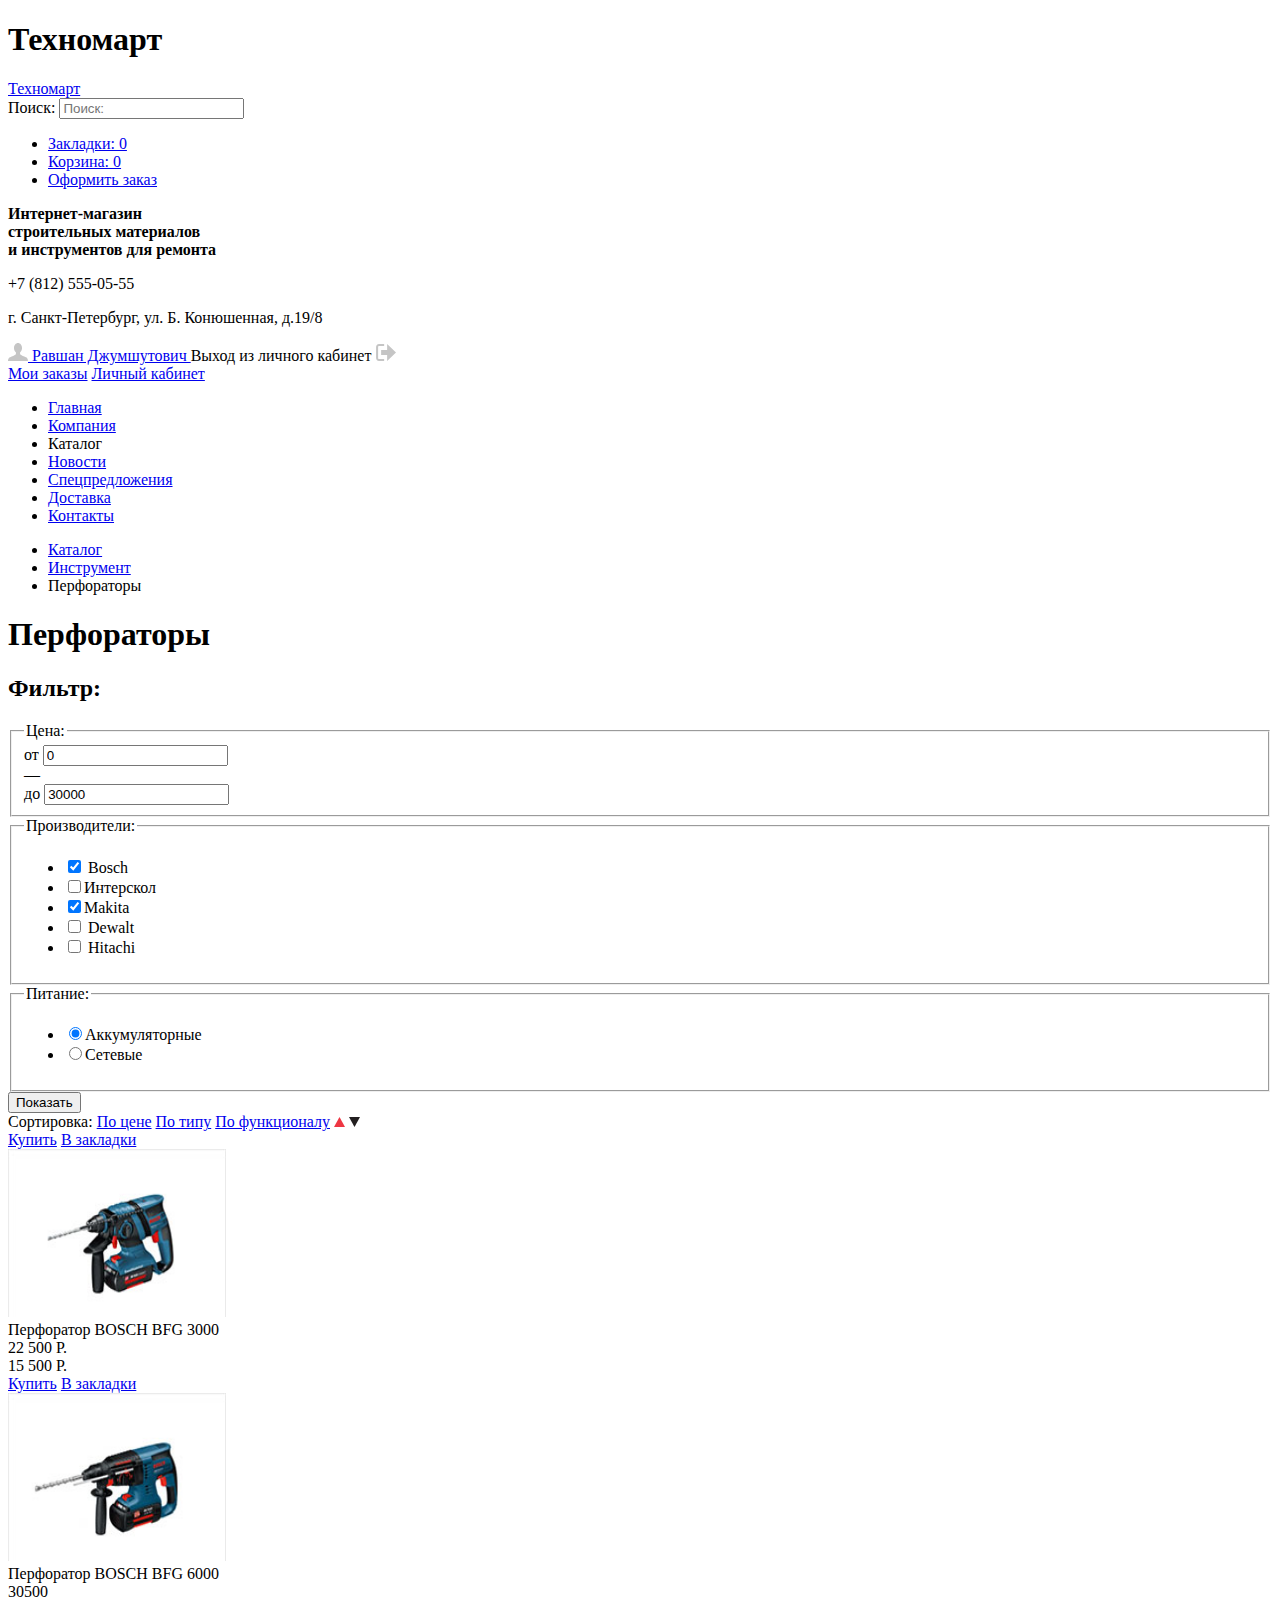
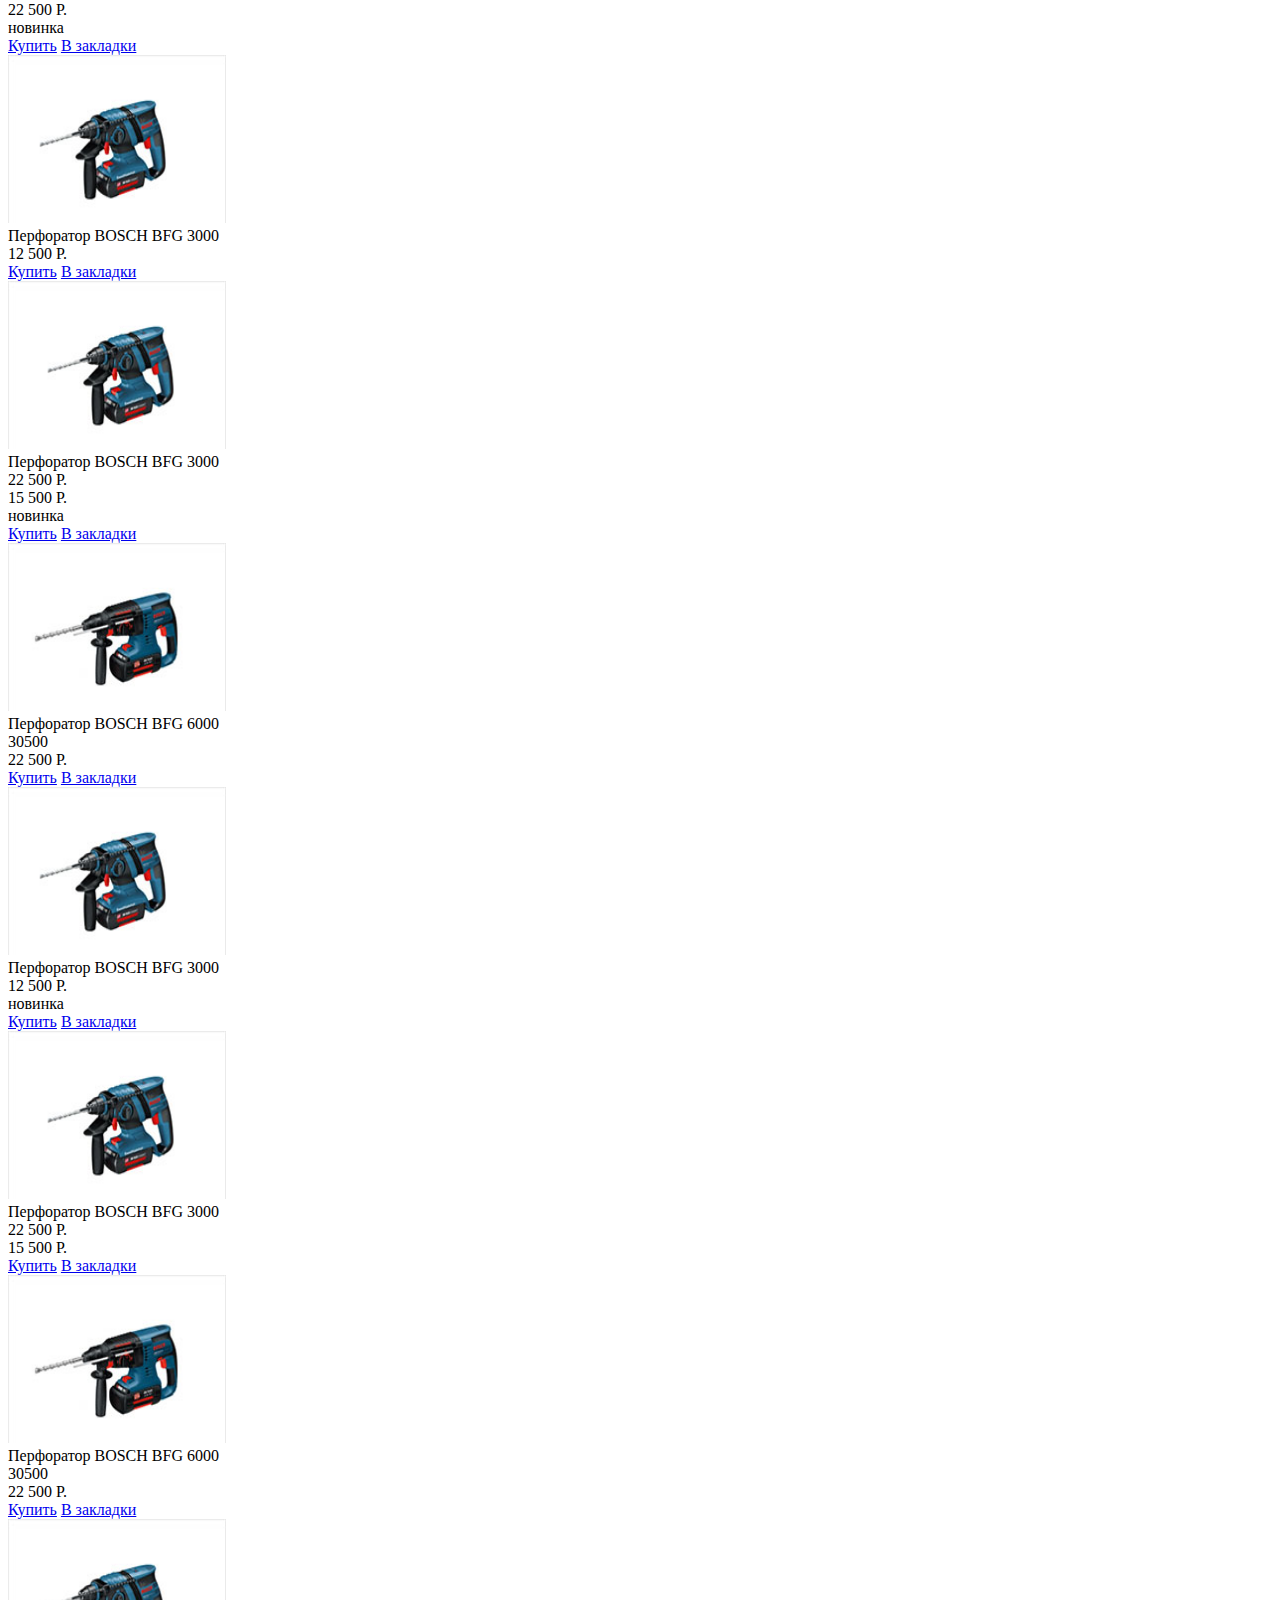
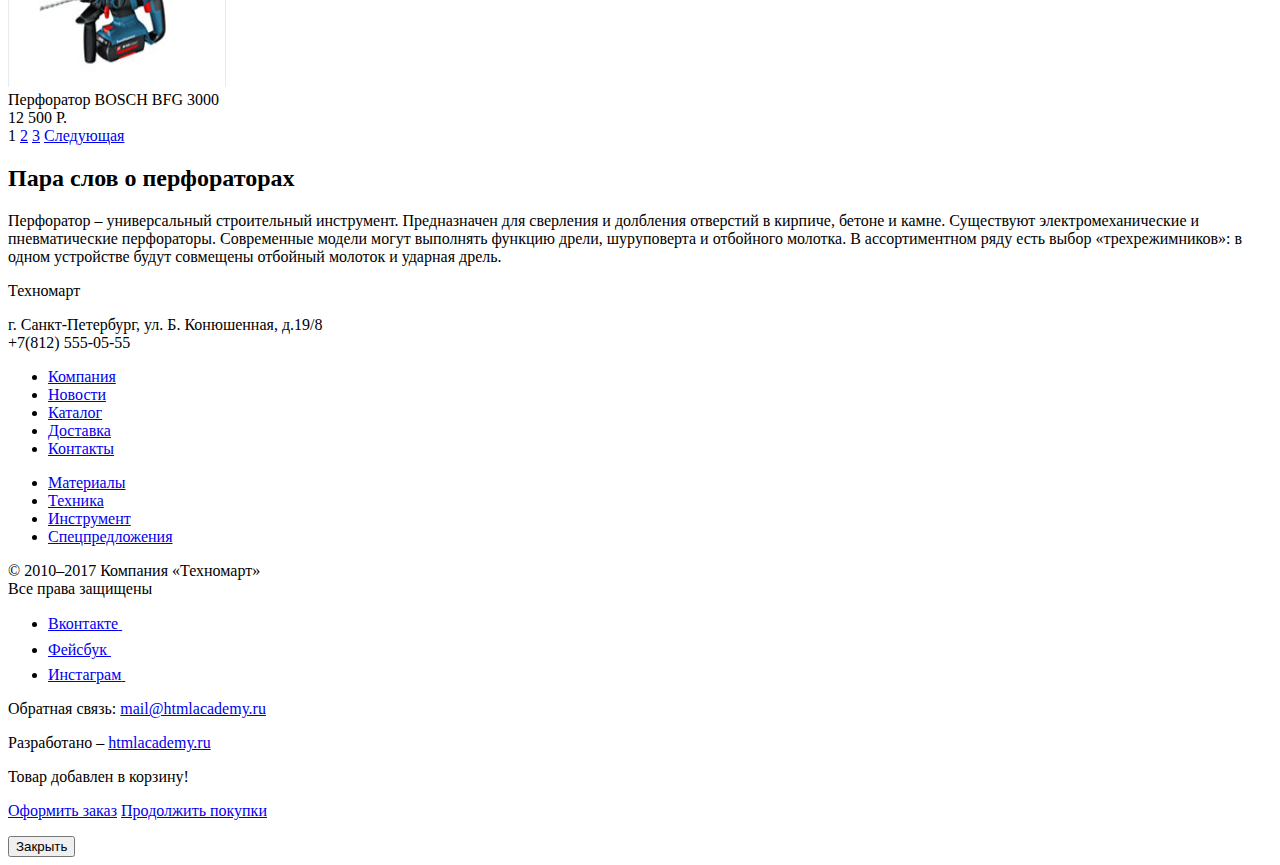
==== commit f79fc5f0: "попытка привести все в порядок" ====
--- a/catalog.html
+++ b/catalog.html
@@ -1,346 +1,427 @@
 <!DOCTYPE html>
 <html lang="ru">
-   <head>
-      <meta charset="utf-8">
-      <link href="css/style.css" rel="stylesheet">
-      <title>Техномаркет</title>
-      <link href="css/style.css" rel="stylesheet">
-      <link href="https://fonts.googleapis.com/css?family=Cuprum:400,400i,700&amp;subset=cyrillic,cyrillic-ext" rel="stylesheet">
-      <link href="https://fonts.googleapis.com/css?family=PT+Sans:400,400i,700&amp;subset=cyrillic,cyrillic-ext" rel="stylesheet">
-      <link href="css/normalize.css" rel="stylesheet">
-   </head>
-   <body>
-      <header class="main-header">
-         <div class="block-1">
-            <ul class="main-header-line">
-               <li>
-                  <p>
-                     <img src="img/logo.png" width="220" height="69" alt="Логотип магазина «Техномаркет»">
-                  </p>
-               </li>
-               <li>
-                  <form class="search-form">
-                     <label class="visually-hidden" for="search">Поиск</label>
-                     <input type="search" name="search" class="search" placeholder="Поиск">
-                     <button type="submit"><img src="img/search-icon.svg" alt="Поиск"></button>
-                  </form>
-               </li>
-               <li>
-                  <p class="bookmarks-b">
-                     <a class="bookmarks" href="#">Закладки:0</a>
-                  </p>
-               </li>
-               <li>
-                  <p class="basket-b">
-                     <a class="basket" href="#">Корзина:0</a>
-                  </p>
-               <li>
-                  <p class="order-b">
-                     <a class="order" href="#">Оформить заказ:</a>
-                  </p>
+<head>
+    <meta charset="utf-8">
+    <title>HTML Academy: Техномарт</title>
+    <link href="https://fonts.googleapis.com/css?family=Cuprum:400,400i,700|PT+Sans:400,400i,700&amp;subset=cyrillic" rel="stylesheet">
+	<link href="css/mini.normalize.css" rel="stylesheet">
+	<link href="css/mini.style.css" rel="stylesheet">
+  </head>
+  <body>
+    <header class="main-header">
+      <h1 class="visually-hidden">Техномарт</h1>
+      <div class="header-line">
+        <div class="about">
+          <a href="index.html" class="logo-technomart">Техномарт</a>
+          <form class="main-search" method="get" action="https://echo.htmlacademy.ru">
+            <label class="visually-hidden" for="search">Поиск:</label>
+              <input type="text" name="main-search" id="search" placeholder="Поиск:">
+          </form>
+          <ul class="main-menu">
+            <li>
+              <a href="#" class="bookmarks">
+                            Закладки: 0
+              </a>
+            </li>
+            <li>
+              <a href="#" class="basket">
+              
+              Корзина: 0</a>
+            </li>
+            <li>
+              <a href="#checkout" class="order">Оформить заказ</a>
+            </li>
+          </ul>
+        </div>
+      </div>
+      <div class="block-about">
+        <div class="about">
+          <b>Интернет-магазин <br>строительных материалов <br>и инструментов для ремонта</b>
+          <div class="header-contacts">
+            <p>
+              +7 (812) 555-05-55
+            </p>
+            <p>
+              г. Санкт-Петербург, ул. Б. Конюшенная, д.19/8
+            </p>
+          </div>
+             <div class="main-autorization">
+            <div class="personal-profile">
+              <a href="#personal-profile" class="name-profile">
+                <svg xmlns="http://www.w3.org/2000/svg" width="20" height="18" viewBox="0 0 20 18"><path fill="#c5c5c5" d="M17.881 14.166c-2.144-.735-4.256-1.666-5.207-2.39-.657-.501-.77-1.618-.517-2.415 1.118-.903 1.864-2.477 1.864-4.278C14.021 2.276 12.221 0 10 0S5.979 2.276 5.979 5.083c0 1.801.746 3.374 1.863 4.277.253.798.141 1.915-.517 2.416-.95.724-3.063 1.654-5.207 2.39S0 18 0 18h20s.025-3.099-2.119-3.834z"/></svg>
+                Равшан Джумшутович
+              </a>
+              <a class="logout">
+                  <span class="visually-hidden">Выход из личного кабинет</span>
+                  <svg xmlns="http://www.w3.org/2000/svg" width="21" height="17" viewBox="0 0 21 17"><g fill="#c5c5c5"><path fill="#c5c5c5" d="M21 8.5L12.125 0v6h-6v5h6v6z"/><path fill="#c5c5c5" d="M3.106 13.952V3.048c.018-.376.171-1.057 1.01-1.057h5.027V0H4.116C1.938 0 1.112 1.81 1.087 3.027v10.946C1.112 15.189 1.938 17 4.116 17h5.027v-1.99H4.116c-.839 0-.992-.683-1.01-1.058z"/></g></svg>
+              </a>
+            </div>
+            <a href="#orders" class="order-management">Мои заказы</a>
+            <a href="#personal-profile" class="order-management">Личный кабинет</a>
+          </div>
+        </div>
+        <nav class="main-navigation">
+          <ul>
+            <li>
+              <a href="index.html">
+                Главная
+              </a>
+            </li>
+            <li>
+              <a href="#about">Компания</a>
+            </li>
+            <li class="current-navigation">
+              Каталог
+            </li>
+            <li>
+              <a href="#news">Новости</a>
+            </li>
+            <li>
+              <a href="#actions">Спецпредложения</a>
+            </li>
+            <li>
+              <a href="#delivery">Доставка</a>
+            </li>
+            <li>
+              <a href="#contacts">Контакты</a>
+            </li>
+          </ul>
+        </nav>
+      </div>
+    </header>
+    <main class="container">
+      <div class="container-center">
+        <ul class="breadcrumbs">
+          <li>
+            <a href="#catalog">Каталог</a>
+          </li>
+          <li>
+            <a href="#catalog-tools">Инструмент</a>
+          </li>
+          <li>
+            Перфораторы
+          </li>
+        </ul>
+        <div class="punchers-background">
+          <h1>Перфораторы</h1>
+        </div>
+          <div class="catalog-main-wrapper">
+          <section class="filters">
+            <h2>Фильтр: </h2>
+            <form class="filter" method="get" action="https://echo.htmlacademy.ru" name="filter-main">
+              <fieldset class="filter-range">
+                <legend>Цена:</legend>
+                  <div class="range-controls">
+                    <div class="scale">
+                      <div class="bar"></div>
+                    </div>
+                    <div class="toggle toggle-min"></div>
+                    <div class="toggle toggle-max"></div>
+                  </div>
+                  <div class="price-controls">
+                    <label class="visually-hidden" for="from">от</label>
+                      <input class="min-price" type="text" id="from" value="0">
+					  <div class="filter__tip">&mdash;</div>
+                    <label  class="visually-hidden" for="to">до</label>
+					<input class="max-price" type="text" value="30000">
+                     </div>
+              </fieldset>
+              <fieldset class="filter-brands">
+                <legend>Производители:</legend>
+                <ul class="company">
+                  <li>
+                    <label for="bosh">
+                    <input class="visually-hidden input-company" type="checkbox"
+                      name="bosh" id="bosh" value="bosch" checked><span class="company-icon"></span><span class="company-name">
+                      Bosch</span></label>
+                  </li>
+                  <li>
+                    <label for="interscol">
+                    <input class="visually-hidden input-company" type="checkbox"
+                      name="interscol" id="interscol" value="interskol"><span class="company-icon"></span><span class="company-name">Интерскол</span>
+                      </label>
+                  </li>
+                  <li>
+                    <label for ="makita">
+                    <input class="visually-hidden input-company" type="checkbox"
+                      name="makita" id="makita" value="makita" checked><span class="company-icon"></span><span class="company-name">Makita</span>
+                      </label>
+                  </li>
+                  <li>
+                    <label for="dewalt">
+                    <input class="visually-hidden input-company" type="checkbox"
+                      name="dewalt" id="dewalt" value="dewalt"><span class="company-icon"></span><span class="company-name">
+                      Dewalt</span></label>
+                  </li>
+                  <li>
+                    <label for="hitashi">
+                    <input class="visually-hidden input-company" type="checkbox"
+                      name="hitachi" id="hitashi" value="hitashi"><span class="company-icon"></span><span class="company-name">
+                      Hitachi</span></label>
+                  </li>
+                </ul>
+              </fieldset>
+
+
+
+              <fieldset class="filter-power">
+                <legend>Питание:</legend>
+                <ul  class="filter-option">
+                  <li>
+                    <label for="accumulator">
+                    <input class="visually-hidden input-power" type="radio"
+                    name="product-group" value="accumulator" id="accumulator" checked><span class="power-icon"></span><span class="company-name">Аккумуляторные</span></label>
+                  </li>
+                  <li class="filter-option">
+                    <label for="power-line">
+                    <input class="visually-hidden input-power" type="radio"
+                    name="product-group" value="power-line" id="power-line"><span class="power-icon"></span><span class="company-name">Сетевые</span></label>
+                  </li>
+                </ul>
+              </fieldset>
+              <button type="submit" class="filter-button" value="Показать">Показать</button>
+            </form>
+          </section>
+
+
+          <div class="catalog-wrapper">
+          <div class="sorting">
+            <span class="sorting-name">Сортировка:</span>
+            <a class="sorting__item  current" href="#">По цене</a>
+            <a class="sorting__item" href="#">По типу</a>
+            <a class="sorting__item" href="#">По функционалу</a>
+            <a class="sorting__up  selected" href="#" title="От меньшего к большему"><svg xmlns="http://www.w3.org/2000/svg" width="11" height="10" viewBox="0 0 11 10"><path fill="#ee3643" d="M5.5 0L0 10h11z"/></svg></a>
+            <a class="sorting__down" href="#" title="От большего к меньшему"><svg xmlns="http://www.w3.org/2000/svg" width="11" height="10" viewBox="0 0 11 10"><path fill="#231F20" d="M5.5 10L0 0h11"/></svg></a>
+          </div>
+	<section class="popular">		   
+<div class="catalog-items">
+      <div class="row">
+	  
+        <div class="catalog-item">          
+          <div class="actions">
+            <a href="#" class="buy">Купить</a>
+            <a href="#" class="bookmark">В закладки</a>
+          </div>
+          <div class="image"><img width="218" height="168" src="img/product-2.jpg" alt="Перфоратор BOSCH BFG 3000"></div>
+          <div class="name">Перфоратор BOSCH BFG 3000</div>
+          <div class="discount">22 500 Р.</div>
+          <div class="price">15 500 Р.</div>
+        </div>
+		
+        <div class="catalog-item">
+          <div class="actions">
+            <a href="#" class="buy">Купить</a>
+            <a href="#" class="bookmark">В закладки</a>
+          </div>
+          <div class="image"><img width="218" height="168" src="img/product-3.jpg" alt="Перфоратор BOSCH BFG 6000"></div>
+          <div class="name">Перфоратор BOSCH BFG 6000</div>
+          <div class="discount">30500</div>
+          <div class="price">22 500 Р.</div>
+        </div>
+		
+        <div class="catalog-item">
+          <div class="flag flag-new">новинка</div>
+          <div class="actions">
+            <a href="#" class="buy">Купить</a>
+            <a href="#" class="bookmark">В закладки</a>
+          </div>
+          <div class="image"><img width="218" height="168" src="img/product-4.jpg" alt="Перфоратор BOSCH BFG 2000"></div>
+          <div class="name">Перфоратор BOSCH BFG 3000</div>
+          <div class="discount"></div>
+          <div class="price">12 500 Р.</div>
+        </div>
+		
+                <div class="catalog-item">          
+          <div class="actions">
+            <a href="#" class="buy">Купить</a>
+            <a href="#" class="bookmark">В закладки</a>
+          </div>
+          <div class="image"><img width="218" height="168" src="img/product-2.jpg" alt="Перфоратор BOSCH BFG 3000"></div>
+          <div class="name">Перфоратор BOSCH BFG 3000</div>
+          <div class="discount">22 500 Р.</div>
+          <div class="price">15 500 Р.</div>
+        </div>
+		
+        <div class="catalog-item">
+		<div class="flag flag-new">новинка</div>
+          <div class="actions">
+            <a href="#" class="buy">Купить</a>
+            <a href="#" class="bookmark">В закладки</a>
+          </div>
+          <div class="image"><img width="218" height="168" src="img/product-3.jpg" alt="Перфоратор BOSCH BFG 6000"></div>
+          <div class="name">Перфоратор BOSCH BFG 6000</div>
+          <div class="discount">30500</div>
+          <div class="price">22 500 Р.</div>
+        </div>
+		
+        <div class="catalog-item">
+          <div class="actions">
+            <a href="#" class="buy">Купить</a>
+            <a href="#" class="bookmark">В закладки</a>
+          </div>
+          <div class="image"><img width="218" height="168" src="img/product-4.jpg" alt="Перфоратор BOSCH BFG 2000"></div>
+          <div class="name">Перфоратор BOSCH BFG 3000</div>
+          <div class="discount"></div>
+          <div class="price">12 500 Р.</div>
+        </div>
+		
+		        <div class="catalog-item">  
+<div class="flag flag-new">новинка</div>				
+          <div class="actions">
+            <a href="#" class="buy">Купить</a>
+            <a href="#" class="bookmark">В закладки</a>
+          </div>
+          <div class="image"><img width="218" height="168" src="img/product-2.jpg" alt="Перфоратор BOSCH BFG 3000"></div>
+          <div class="name">Перфоратор BOSCH BFG 3000</div>
+          <div class="discount">22 500 Р.</div>
+          <div class="price">15 500 Р.</div>
+        </div>
+		
+        <div class="catalog-item">
+          <div class="actions">
+            <a href="#" class="buy">Купить</a>
+            <a href="#" class="bookmark">В закладки</a>
+          </div>
+          <div class="image"><img width="218" height="168" src="img/product-3.jpg" alt="Перфоратор BOSCH BFG 6000"></div>
+          <div class="name">Перфоратор BOSCH BFG 6000</div>
+          <div class="discount">30500</div>
+          <div class="price">22 500 Р.</div>
+        </div>
+		
+        <div class="catalog-item">
+          <div class="actions">
+            <a href="#" class="buy">Купить</a>
+            <a href="#" class="bookmark">В закладки</a>
+          </div>
+          <div class="image"><img width="218" height="168" src="img/product-4.jpg" alt="Перфоратор BOSCH BFG 2000"></div>
+          <div class="name">Перфоратор BOSCH BFG 3000</div>
+          <div class="discount"></div>
+          <div class="price">12 500 Р.</div>
+        </div>
+		
+      </div>
+	  </section>
+
+                       <div class="pagintaion">
+            <a class="pagination__item">1</a>
+            <a class="pagination__item" href="#">2</a>
+            <a class="pagination__item" href="#">3</a>
+            <a class="pagination__item  btn" href="#">Следующая</a>
+          </div>
+          </div>
+        </div>
+      </div>
+      <div class="catalog-article-wrapper">
+        <article class="puncher-description">
+          <h2>Пара слов о перфораторах</h2>
+          <p>
+             Перфоратор – универсальный строительный инструмент.
+             Предназначен для сверления и долбления отверстий в кирпиче, бетоне и камне.
+             Существуют электромеханические и пневматические перфораторы.
+             Современные модели могут выполнять функцию дрели, шуруповерта и отбойного молотка.
+             В ассортиментном ряду есть выбор &#171;трехрежимников&#187;:
+             в одном устройстве будут совмещены отбойный молоток и ударная дрель.
+          </p>
+        </article>
+      </div>
+    </main>
+    <footer class="footer-site">
+      <div class="footer-top-wrapper">
+        <div class="footer-top">
+          <div class="footer-contacts-wrapper">
+            <a class="logo-technomart-footer">Техномарт</a>
+            <p>
+              г. Санкт-Петербург, ул. Б. Конюшенная, д.19/8<br>
+              +7(812) 555-05-55
+            </p>
+          </div>
+          <div slass="footer-menu-wrapper">
+            <ul class="footer-menu">
+              <li>
+                <a href="#company">Компания</a>
+              </li>
+              <li>
+                <a href="#news">Новости</a>
+              </li>
+              <li>
+                <a href="#catalog">Каталог</a>
+              </li>
+              <li>
+                <a href="#delivery">Доставка</a>
+              </li>
+              <li>
+                <a href="#contacts">Контакты</a>
+              </li>
             </ul>
-            <ul class="block-about">
-               <li class="about">
-                  Интернет магазин <br>
-                  строительных материалов <br>
-                  и инструментов для ремонта
-               </li>
-               <li class="tel">
-                  +7 (812) 555-05-55
-               </li>
-               <li class="header-contacts">
-                  г.Санкт-Петербург, Б.Конюшенная, д.19/8
-               </li>
+            <ul class="footer-menu-catalog">
+              <li>
+                <a href="#catalog-stuff">Материалы</a>
+              </li>
+              <li>
+                <a href="#catalog-tech">Техника</a>
+              </li>
+              <li>
+                <a href="#catalog-tools">Инструмент</a>
+              </li>
+              <li>
+                <a href="#actions">Спецпредложения</a>
+              </li>
             </ul>
-            <ul class="user-navigation">
-               <li class="login-link-inner">
-                  <a class="login-input" href="#">Равшан Джамшутович</a>
-               </li>
-               <li><a class="transition" href="#">Мои заказы</a></li>
-               <li><a class="transition" href="#">Личный кабинет</a></li>
-            </ul>
-            <nav class="main-navigation">
-               <h1 class="visually-hidden">Меню</h1>
-               <ul class="site-navigation">
-                  <li><a href="info.html">Главная</a></li>
-                  <li><a href="company.html">Компания</a></li>
-                  <li><a href="catalog.html">Каталог</a></li>
-                  <li><a href="news.html">Новости</a></li>
-                  <li><a href="special.html">Спецпредложения</a></li>
-                  <li><a href="delivery.html">Доставка</a></li>
-                  <li><a href="contacts.html">Контакты</a></li>
-               </ul>
-            </nav>
-         </div>
-      </header>
-      <main class="container">
-         <div class="block-2">
-            <h1 class="visually-hidden">Раздел перфораторы</h1>
-            <ul class="breadcrumbs">
-               <li>
-                  <a class="home" href="index.html"></a>
-               </li>
-               <li><a class="catalog" href="catalog.html">Каталог</a></li>
-               <li><a class="tools" href="tools.html">Инструмент</a></li>
-               <li class="breadcrumbs-current">Перфораторы</li>
-            </ul>
-            <div class="wrapper">
-               <section class="filters">
-                  <h1 class="filters-h1">Перфораторы</h1>
-                  <h2 class="filters-h2">Фильтр:</h2>
-                  <form class="filters" method="get" action="#">
-                     <fieldset>
-                        <legend class="filters-h3">Цена:</legend>
-                        0<input type="range" min="0" max="30000" step="1">30000
-                     </fieldset>
-                     <fieldset>
-                        <legend class="filters-h3">Производители:</legend>
-                        <ul  class="filter-option">
-                           <li>
-                              <input class="visually-hidden filter-input filter-input-checkbox" type="checkbox" id="Bosh" checked>
-                              <label for="Bosh">Bosh</label>
-                           </li>
-                           <li>
-                              <input class="visually-hidden filter-input filter-input-checkbox" type="checkbox" id="Interskol">
-                              <label for="Interskol">Интерскол</label>
-                           </li>
-                           <li>
-                              <input class="visually-hidden filter-input filter-input-checkbox" type="checkbox" id="Makita" checked>
-                              <label for="Makita">Makita</label>
-                           </li>
-                           <li>
-                              <input class="visually-hidden filter-input filter-input-checkbox" type="checkbox" id="Dewalt">
-                              <label for="Dewalt">Dewalt</label>
-                           </li>
-                           <li>
-                              <input class="visually-hidden filter-input filter-input-checkbox" type="checkbox" id="Hitachi">
-                              <label for="Hitachi">Hitachi</label>
-                           </li>
-                        </ul>
-                     </fieldset>
-                     <fieldset>
-                        <legend class="filters-h3">Питание:</legend>
-                        <ul  class="filter-option">
-                           <li>
-                              <input class="visually-hidden filter-input filter-input-radio" type="radio" name="prodauct-group" value="battery" checked>
-                              Фккумуляторные
-                           </li>
-                           <li>
-                              <input class="visually-hidden filter-input filter-input-radio" type="radio" name="prodauct-group" value="power">
-                              Сетевые
-                           </li>
-                        </ul>
-                     </fieldset>
-                     <button type="submit" class="filter-button bitton"><span class="filter-submit">Показать</span></button>
-                  </form>
-               </section>
-               <section class="sorting">
-                  <h2 class="filters-h2">Сортировка:</h2>
-                  <ul class="sorting-product">
-                     <li><a  class="price-sorting" href="#">По цене:</a></li>
-                     <li><a  class="type-sorting" href="#">По типу:</a></li>
-                     <li><a  class="functional-sorting" href="#">По функционалу:</a></li>
-                  </ul>
-               </section>
-            </div>
-            <section class="catalog">
-               <h2 class="visually-hidden">Список товаров</h2>
-               <ul class="popular-product-list">
-                  <li class="product-list">
-                     <h3>Перфоратор BOSCH BFG 3000</h3>
-                     <p class="price">
-                        <span class="strike">22500 Р.</span>
-                        <span class="price-b">15500 Р.</span>
-                     </p>
-                     <p class="catalog-item-image">
-                        <a href="catalog-item.html">
-                        <img width="220" height="165" src="img/product-1.jpg" alt="Перфоратор BOSCH BFG 3000">
-                        </a>
-                     </p>
-                  </li>
-                  <li class="product-list">
-                     <h3>Перфоратор BOSCH BFG 6000</h3>
-                     <p class="price">
-                        <span class="strike">30500 Р.</span>
-                        <span class="price-b">25500 Р.</span>
-                     </p>
-                     <p class="button-check">
-                        <a class="buy" href="#">Купить</a>
-                        <a class="bookmarks-buy" href="#">В Закладки</a>
-                     </p>
-                  </li>
-                  <li class="product-list">
-                     <h3>Перфоратор BOSCH BFG 3000</h3>
-                     <p class="price">
-                        <span class="strike">22500 Р.</span>
-                        <span class="price-b">15500 Р.</span>
-                     </p>
-                     <p class="catalog-item-image">
-                        <a href="catalog-item.html">
-                        <img width="220" height="165" src="img/product-1.jpg" alt="Перфоратор BOSCH BFG 9000">
-                        </a>
-                     </p>
-                  </li>
-               </ul>
-               <ul class="popular-product-list">
-                  <li class="product-list">
-                     <h3>Перфоратор BOSCH BFG 3000</h3>
-                     <p class="price">
-                        <span class="strike">22500 Р.</span>
-                        <span class="price-b">15500 Р.</span>
-                     </p>
-                     <p class="catalog-item-image">
-                        <a href="catalog-item.html">
-                        <img width="220" height="165" src="img/product-1.jpg" alt="Перфоратор BOSCH BFG 3000">
-                        </a>
-                     </p>
-                  </li>
-                  <li class="product-list">
-                     <h3>Перфоратор BOSCH BFG 6000</h3>
-                     <p class="price">
-                        <span class="strike">30500 Р.</span>
-                        <span class="price-b">25500 Р.</span>
-                     </p>
-                     <p class="catalog-item-image">
-                        <a href="catalog-item.html">
-                        <img width="220" height="165" src="img/product-1.jpg" alt="Перфоратор BOSCH BFG 6000">
-                        </a>
-                     </p>
-                  </li>
-                  <li class="product-list">
-                     <h3>Перфоратор BOSCH BFG 2000</h3>
-                     <p class="price">
-                        <span class="strike"></span>
-                        <span class="price-b">12500 Р.</span>
-                     </p>
-                     <p class="catalog-item-image">
-                        <a href="catalog-item.html">
-                        <img width="220" height="165" src="img/product-1.jpg" alt="Перфоратор BOSCH BFG 2000">
-                        </a>
-                     </p>
-                  </li>
-                  <li class="product-list">
-                     <h3>Перфоратор BOSCH BFG 3000</h3>
-                     <p class="price">
-                        <span class="strike">22500 Р.</span>
-                        <span class="price-b">15500 Р.</span>
-                     </p>
-                     <p class="catalog-item-image">
-                        <a href="catalog-item.html">
-                        <img width="220" height="165" src="img/product-1.jpg" alt="Перфоратор BOSCH BFG 3000">
-                        </a>
-                     </p>
-                  </li>
-                  <li class="product-list">
-                     <h3>Перфоратор BOSCH BFG 2000</h3>
-                     <p class="price">
-                        <span class="strike"></span>
-                        <span class="price-b">12500 Р.</span>
-                     </p>
-                     <p class="catalog-item-image">
-                        <a href="catalog-item.html">
-                        <img width="220" height="165" src="img/product-1.jpg" alt="Перфоратор BOSCH BFG 2000">
-                        </a>
-                     </p>
-                  </li>
-               </ul>
-               <ul class="pagination-list">
-                  <li class="pagination-item pagination-item-current"><a href="#">1</a></li>
-                  <li class="pagination-item"><a href="#">2</a></li>
-                  <li class="pagination-item"><a href="#">3</a></li>
-                  <li class="pagination-item"><a href="next">Следующая</a></li>
-               </ul>
-            </section>
-         </div>
-         <div class="block-3">
-            <section class="information">
-               <h1  class="information-h">Пара слов о перфораторах</h1>
-               <p class="block-information">Перфоратор — универсальный строительный инструмент. Предназначен для сверления и долбления отверстий в кирпиче, бетоне и камне.<br>
-                  Существуют электромеханические и пневматические перфораторы. Современные модели могут выполнять функции дрели, шуруповерта и отбойного молотка. В ассортиментном ряду есть выбор «трехрежимников»: в одном устройстве будут совмещены отбойный молоток и ударная дрель.
-               </p>
-            </section>
-         </div>
-      </main>
-       <footer class="main-footer">
-       <div class="block-5">
-            <p class="logo-footer"><img src="img/logo.png" width="220" height="69" alt="Логотип магазина «Техномаркет»"></p>
-            <p class="footer-contacts">
-               г.Санкт-Петербург, Б.Конюшенная, д.19/8<br>
-               +7 (812) 555-05-55
+          </div>
+        </div>
+      </div>
+      <div class="footer-bottom-wrapper">
+        <div class="footer-bottom">
+          <p>
+            &#169; 2010–2017 Компания &#171;Техномарт&#187;<br>
+            Все права защищены
+          </p>
+          <ul class="footer-social">
+            <li>
+              <a href="#vk.com">
+                <span class="visually-hidden">Вконтакте</span>
+                <svg xmlns="http://www.w3.org/2000/svg" width="26" height="15" viewBox="0 0 26 15"><path fill="#FFF" d="M16.138 11.51c.956-.309 2.18 2.04 3.483 2.939.978.681 1.727.534 1.727.534l3.473-.05s1.815-.112.957-1.554c-.071-.12-.503-1.069-2.585-3.022-2.177-2.043-1.882-1.712.739-5.244 1.597-2.153 2.236-3.468 2.036-4.028-.192-.539-1.365-.399-1.365-.399L20.69.713c-.381.001-.704.119-.851.515-.003.004-.621 1.666-1.445 3.079-1.741 2.989-2.436 3.148-2.724 2.961-.661-.433-.494-1.737-.494-2.664 0-2.897.432-4.105-.846-4.417-.427-.104-.739-.172-1.828-.182-1.392-.021-2.574 0-3.244.329-.445.223-.786.712-.579.74.26.035.843.16 1.155.586.401.552.389 1.789.389 1.789s.229 3.411-.54 3.834c-.528.29-1.25-.302-2.803-3.016-.793-1.388-1.392-2.922-1.392-2.922s-.116-.285-.326-.441c-.25-.185-.6-.244-.6-.244L.848.684S.29.7.085.946c-.182.218-.015.668-.015.668s2.909 6.881 6.203 10.347c3.02 3.182 6.452 2.971 6.452 2.971h1.555s.469-.054.709-.312c.224-.24.214-.691.214-.691s-.031-2.109.935-2.419z"/></svg>
+              </a>
+            </li>
+            <li>
+              <a href="#fb.com">
+                <span class="visually-hidden">Фейсбук</span>
+                <svg xmlns="http://www.w3.org/2000/svg" width="12" height="22" viewBox="0 0 12 22"><path fill="#FFF" d="M12 4V0H8a4 4 0 0 0-4 4v4H0v4h4v10h4V12h4V8H8V4h4z"/></svg>
+              </a>
+            </li>
+            <li>
+              <a href="#instagram.com">
+                <span class="visually-hidden">Инстаграм</span>
+                <svg xmlns="http://www.w3.org/2000/svg" width="21" height="21" viewBox="0 0 21 21"><path fill="#FFF" d="M18 0H3C1.35 0 0 1.35 0 3v15c0 1.65 1.35 3 3 3h15c1.65 0 3-1.35 3-3V3c0-1.65-1.35-3-3-3zm-7.5 7c1.93 0 3.5 1.57 3.5 3.5S12.43 14 10.5 14 7 12.43 7 10.5 8.57 7 10.5 7zM18 18H3V9h1.181A6.504 6.504 0 0 0 4 10.5a6.5 6.5 0 1 0 13 0 6.45 6.45 0 0 0-.181-1.5H18v9zm0-11h-4V3h4v4z"/></svg>
+              </a>
+            </li>
+          </ul>
+          <div class="footer-developer">
+            <p>
+              Обратная связь:
+              <a href="mail_to:mail@htmlacademy.ru">mail@htmlacademy.ru</a>
             </p>
-            <ul class="footer-menu">
-               <li>
-                  <p>
-                     <a href="#">Компания</a>
-                  </p>
-               </li>
-               <li>
-                  <p>
-                     <a href="#">Новости</a>
-                  </p>
-               </li>
-               <li>
-                  <p>
-                     <a href="#">Каталог</a>
-                  </p>
-               </li>
-               <li>
-                  <p>
-                     <a href="#">Доставка</a>
-                  </p>
-               </li>
-               <li>
-                  <p>
-                     <a href="#">Контакты</a>
-                  </p>
-               </li>
-            </ul>
-            <ul class="footer-promo-block">
-               <li>
-                  <p>
-                     <a href="#">Материалы</a>
-                  </p>
-               </li>
-               <li>
-                  <p>
-                     <a href="#">Техника</a>
-                  </p>
-               </li>
-               <li>
-                  <p>
-                     <a href="#">Инструмент</a>
-                  </p>
-               </li>
-               <li>
-                  <p>
-                     <a href="#">Спецпредложения</a>
-                  </p>
-               </li>
-            </ul>
-      </div>
-      <div class="block-6">
-      <p class="coopyright">© 2010–2017 Компания «Техномарт» Все права защищены</p>
-      <div class="footer-social">
-      <a class="social-button" href="#" aria-label="Вконтакте"><img src="img/icon-vk.svg" width="41" height="41" alt="Вконтакте"></a>
-      <a class="social-button" href="#" aria-label="Фейсбук"><img src="img/icon-fb.svg" width="41" height="41" alt="Фейсбук"></a>
-      <a class="social-button" href="#" aria-label="Инстаграм"><img src="img/icon-insta.svg" width="41" height="41" alt="Инстаграм"></a>
-      <p class="feedback">
-      <b class="feedback-b">Обратная связь:</b>
-      <a class="button-feedback" href="#">mail@htmlacademy.ru</a>
+            <p>
+              Разработано –
+              <a href="https://htmlacademy.ru/intensive/htmlcss">htmlacademy.ru</a>
+            </p>
+          </div>
+        </div>
+      </div>
+    </footer>
+    <section class="modal modal-add-cart">
+      <p>
+        Товар добавлен в корзину!
       </p>
-      <p class="feedback">
-      <b class="feedback-b">Разработано</b>
-      <a class="button-feedback" href="https://htmlacademy.ru">HTML ACADEMY</a>
+      <p class="modal-background">
+        <a href="#shopping-cart">Оформить заказ</a>
+        <a href="#">Продолжить покупки</a>
       </p>
-      </div>
-      </div>
-      </footer>
-      <section class="modal modal-dialog-basket">
-         <h2>Товар длобавлен в корзину!</h2>
-         <p class="button-check-modal">
-            <input type="submit" value="Оформить заказ">
-            <input type="submit" value="Продолжить покупки">
-         </p>
-      </section>
-   </body>
-</html>+      <button class="modal-button">
+        <span class="visually-hidden">Закрыть</span>
+      </button>
+    </section>
+	<script src="js/script.min.js"></script>
+	
+  </body>
+</html>
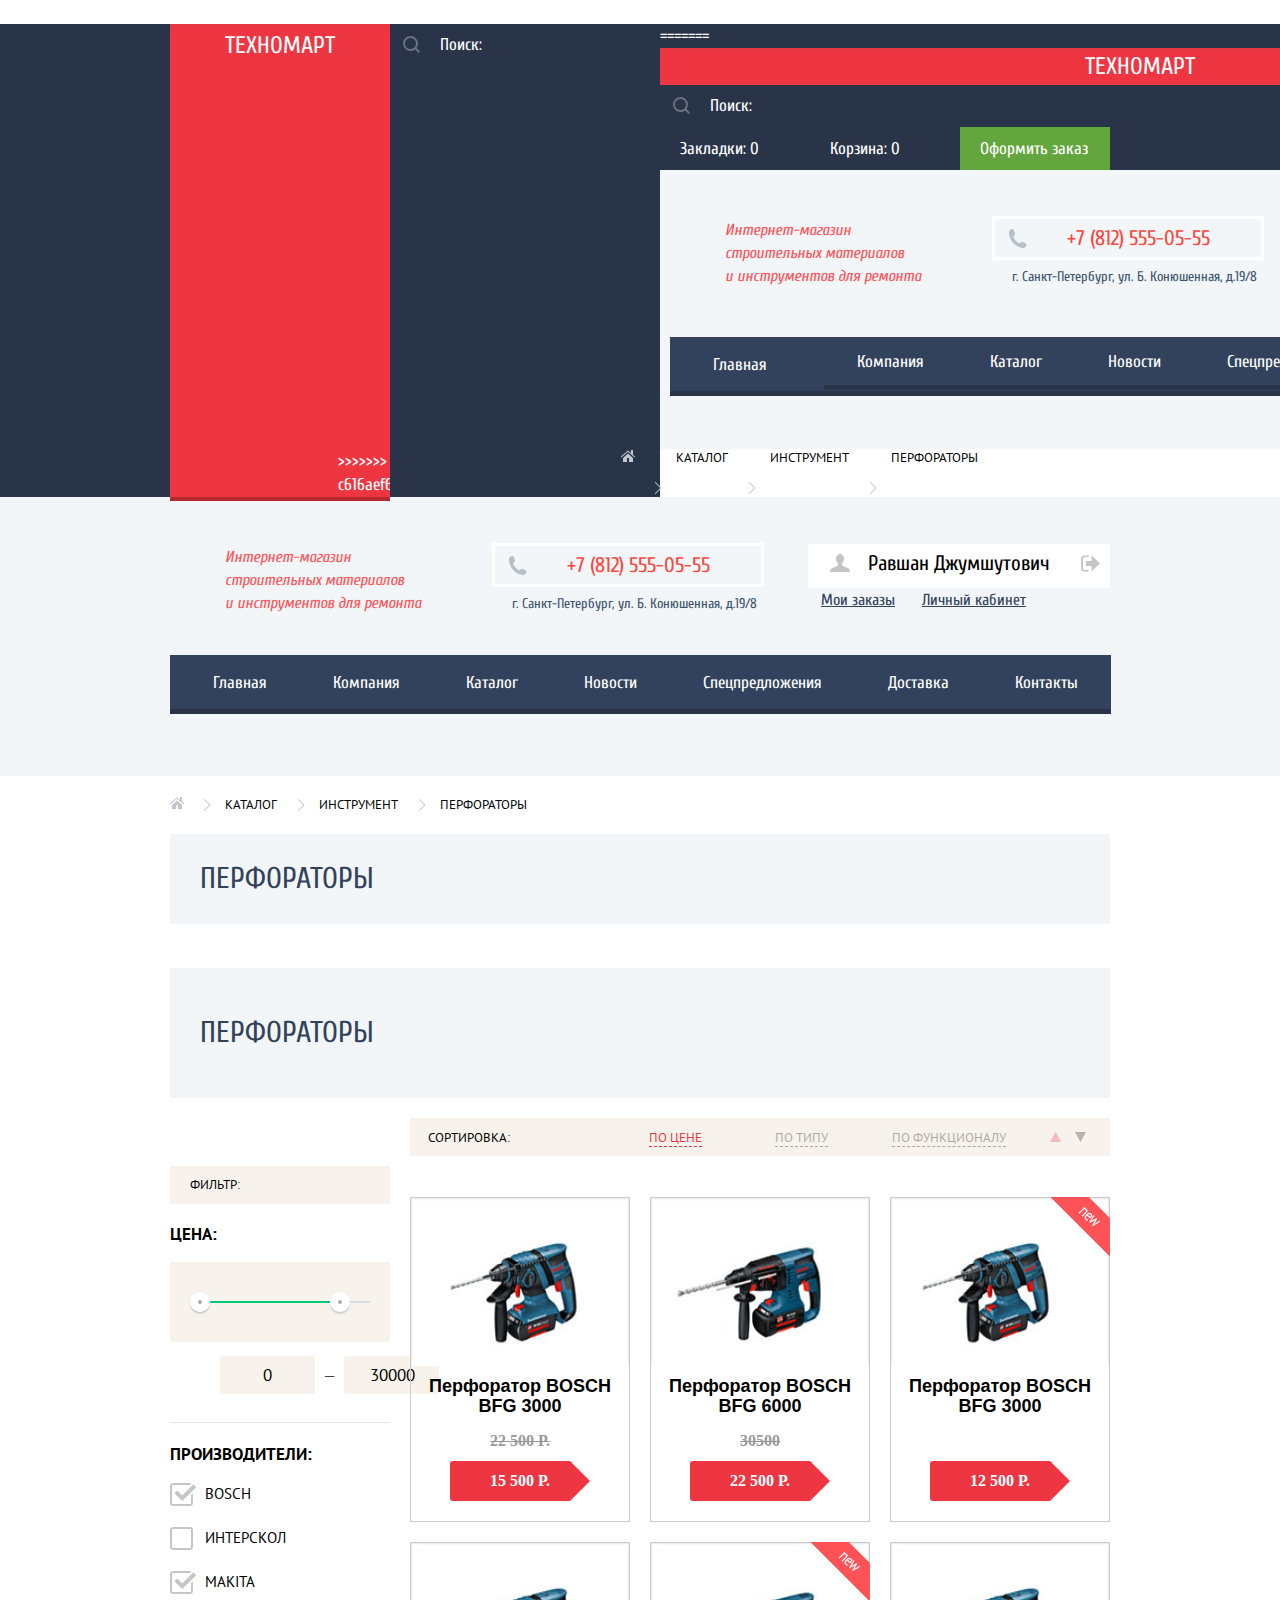
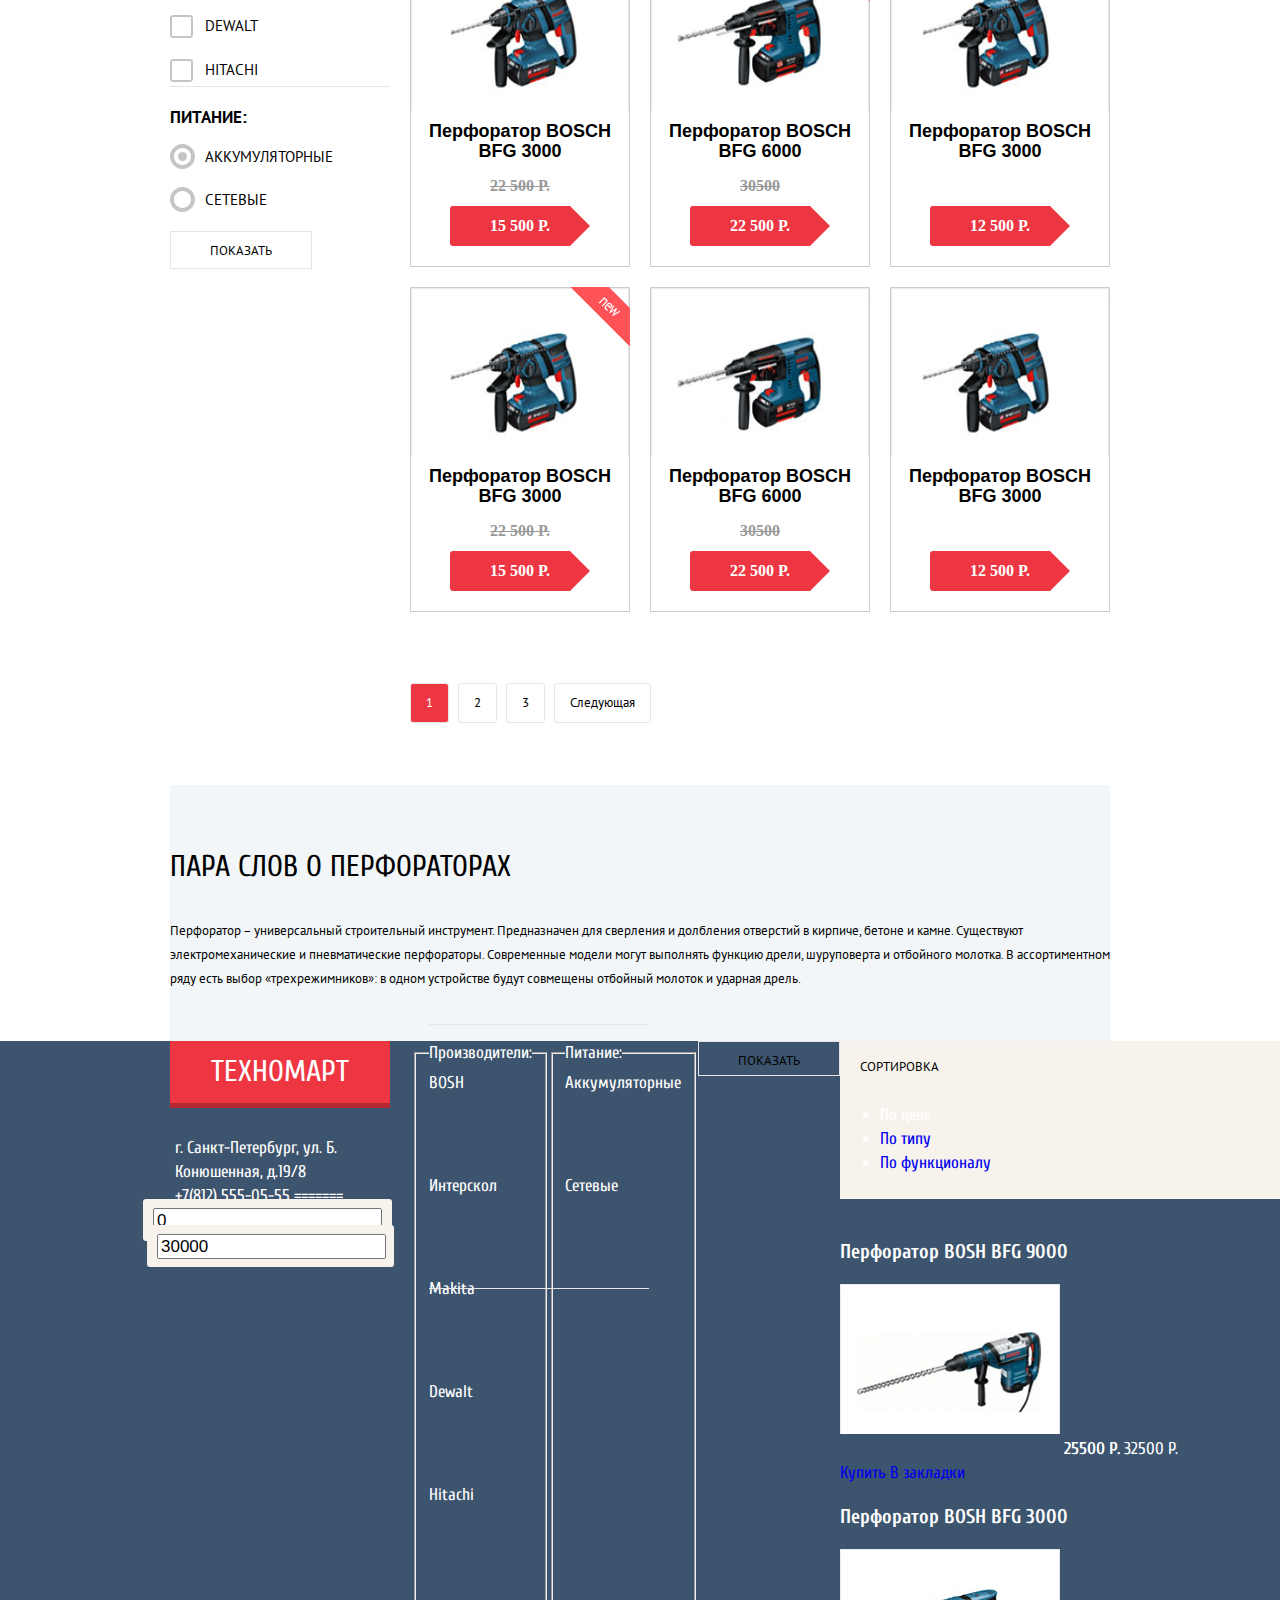
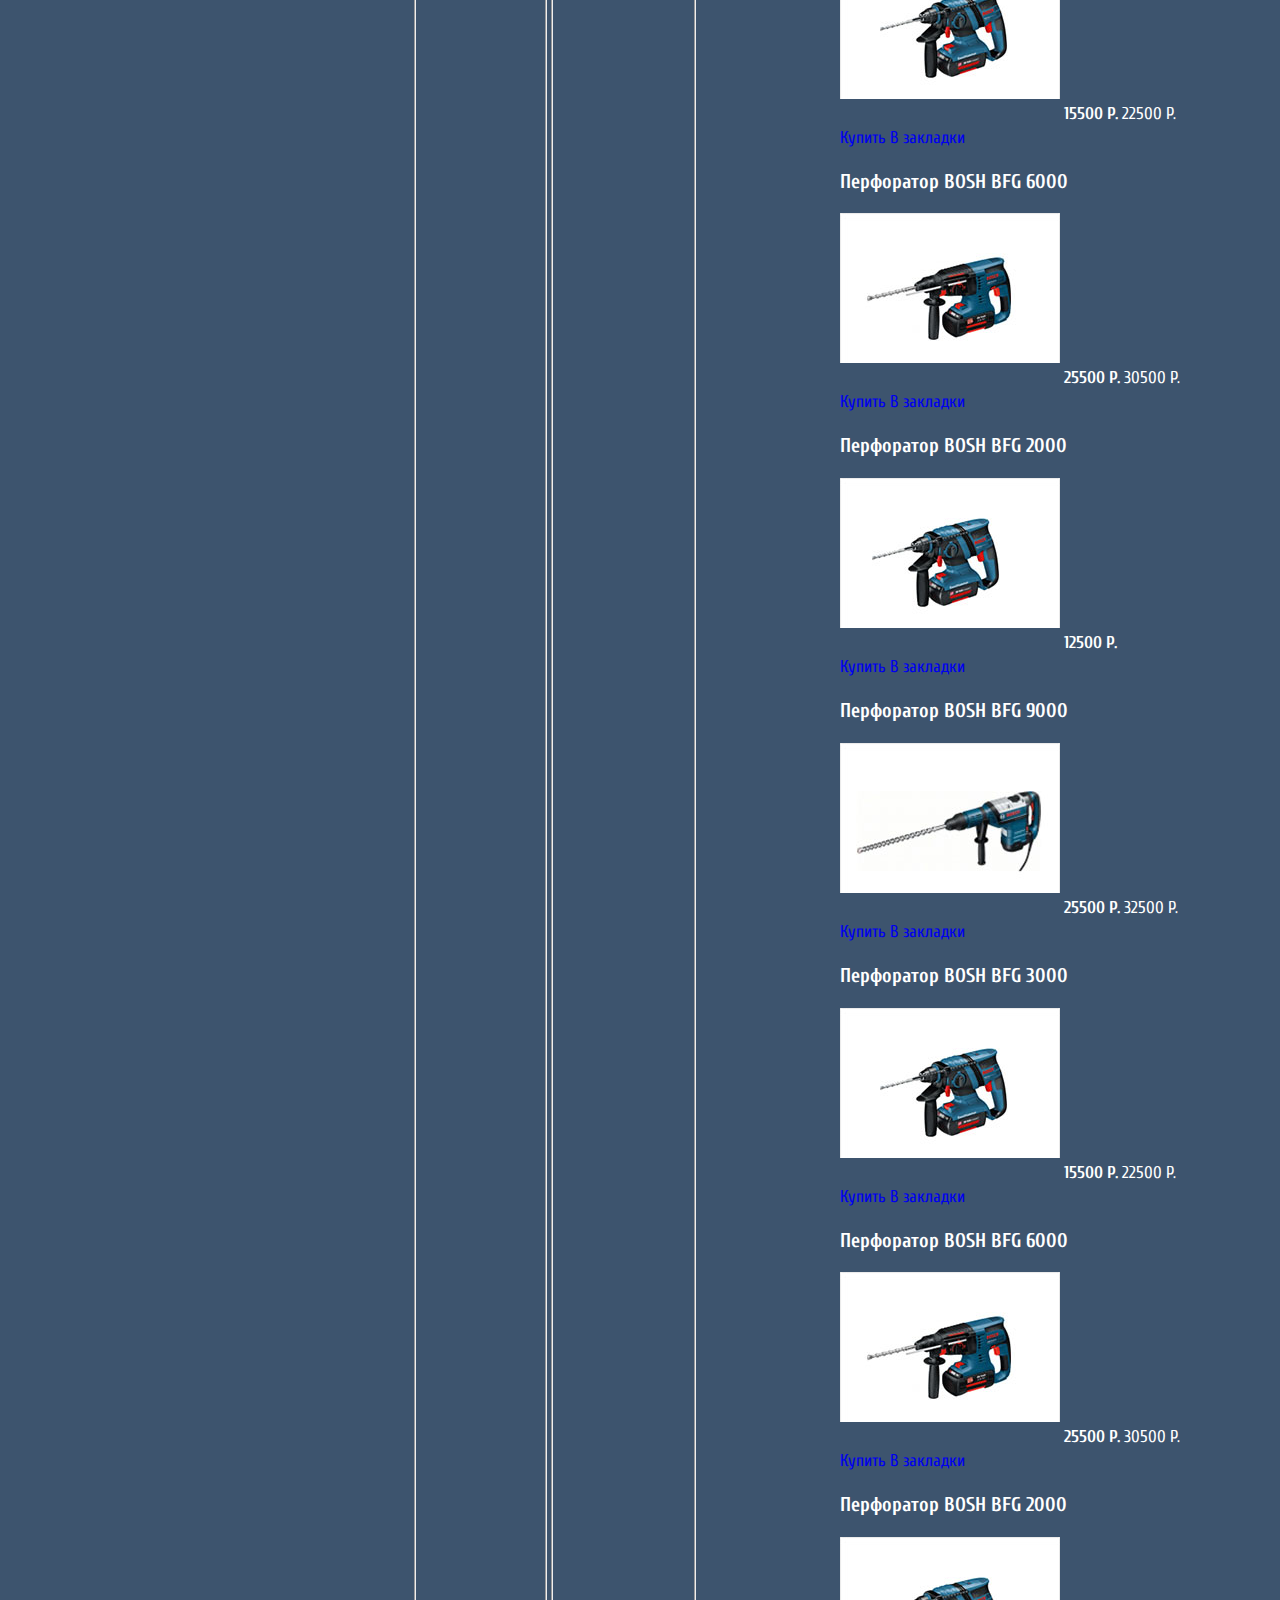
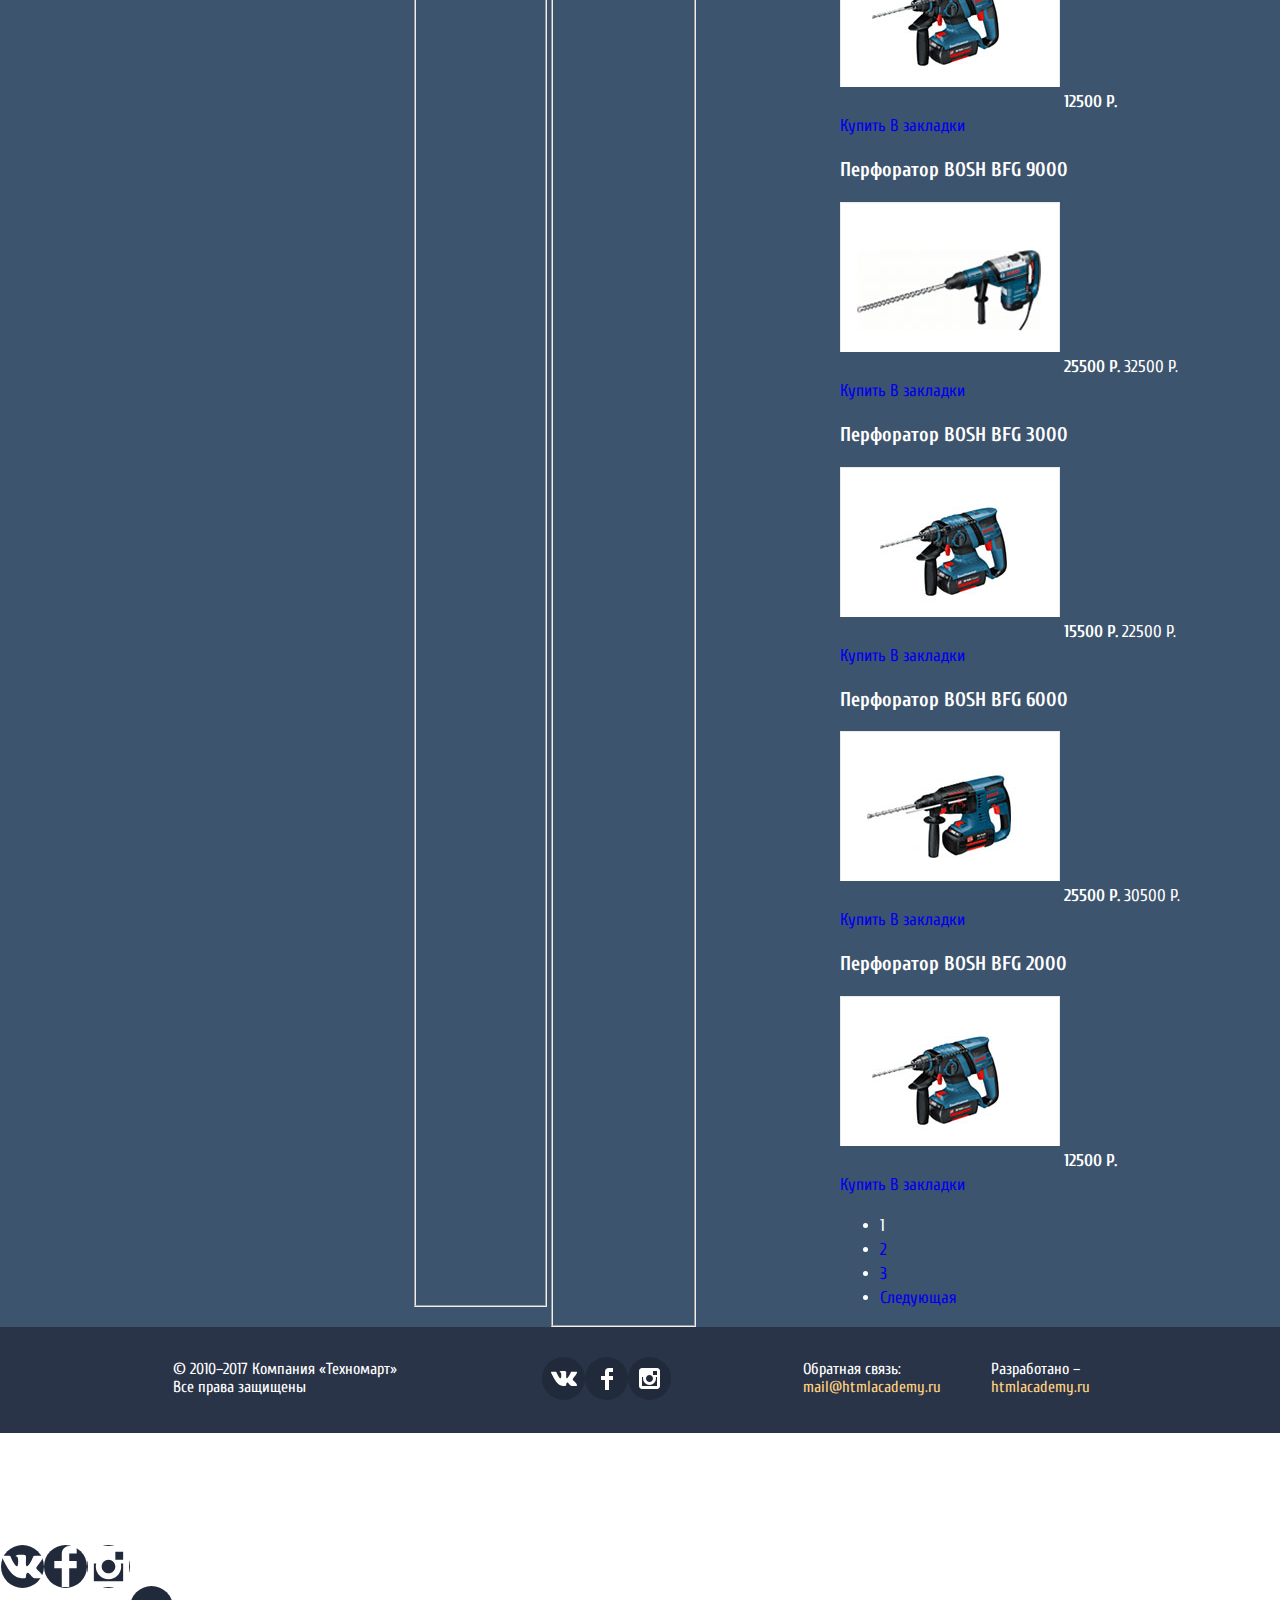
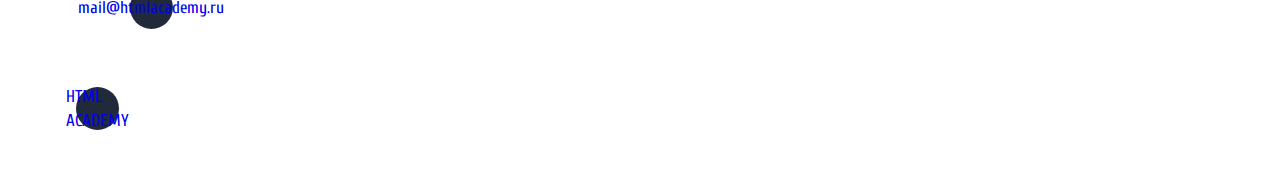
==== commit c5e193b7: "Merge branch 'master' of https://github.com/Liquid-Molly/240165-technomart" ====
--- a/catalog.html
+++ b/catalog.html
@@ -1,5 +1,6 @@
 <!DOCTYPE html>
 <html lang="ru">
+<<<<<<< HEAD
 <head>
     <meta charset="utf-8">
     <title>HTML Academy: Техномарт</title>
@@ -18,19 +19,109 @@
               <input type="text" name="main-search" id="search" placeholder="Поиск:">
           </form>
           <ul class="main-menu">
-            <li>
-              <a href="#" class="bookmarks">
-                            Закладки: 0
-              </a>
-            </li>
-            <li>
-              <a href="#" class="basket">
-              
-              Корзина: 0</a>
-            </li>
-            <li>
-              <a href="#checkout" class="order">Оформить заказ</a>
-            </li>
+=======
+   <head>
+      <meta charset="utf-8">
+      <link href="css/style.css" rel="stylesheet">
+      <title>Техномаркет</title>
+      <link href="https://fonts.googleapis.com/css?family=Cuprum:400,400i,700|PT+Sans:400,400i,700&amp;subset=cyrillic" rel="stylesheet">
+      <link href="css/normalize.css" rel="stylesheet">
+      <link rel="stylesheet" href="css/style.css">
+   </head>
+   <body>
+      <header class="main-header">
+         <h1 class="visually-hidden">Техномарт</h1>
+         <div class="header-line">
+            <div class="header-center">
+               <a href="index.html" class="logo-technomart">
+               Техномарт
+               </a>
+               <form class="main-search" method="get" action="https://echo.htmlacademy.ru">
+                  <label class="visually-hidden" for="search">Поиск:</label>
+                  <input type="text" name="main-search" id="search" placeholder="Поиск:">
+               </form>
+               <ul class="main-menu">
+                  <li>
+                     <a href="#" class="bookmarks">
+                     Закладки: 0
+                     </a>
+                  </li>
+                  <li>
+                     <a href="#" class="basket">
+                     Корзина: 0</a>
+                  </li>
+                  <li>
+                     <a href="#checkout" class="order">Оформить заказ</a>
+                  </li>
+               </ul>
+            </div>
+         </div>
+         <div class="block-about">
+            <div class="about">
+               <b>Интернет-магазин <br>строительных материалов <br>и инструментов для ремонта</b>
+               <div class="header-contacts">
+                  <p>
+                     +7 (812) 555-05-55
+                  </p>
+                  <p>
+                     г. Санкт-Петербург, ул. Б. Конюшенная, д.19/8
+                  </p>
+               </div>
+               <div class="main-autorization">
+                  <div class="personal-profile">
+                     <a href="#personal-profile" class="name-profile">
+                     Равшан Джумшутович
+                     </a>
+                     <a class="logout">
+                     <span class="visually-hidden">Выход из личного кабинет</span>
+                     </a>
+                  </div>
+                  <a href="#orders" class="order-management">Мои заказы</a>
+                  <a href="#personal-profile" class="order-management">Личный кабинет</a>
+               </div>
+            </div>
+            <nav class="main-navigation">
+               <h1 class="visually-hidden">Меню</h1>
+               <ul>
+                  <li class="current-navigation">
+                     Главная
+                  </li>
+                  <li>
+                     <a href="company.html">Компания</a>
+                  </li>
+                  <li>
+                     <a href="catalog.html">Каталог</a>
+                  </li>
+                  <li>
+                     <a href="news.html">Новости</a>
+                  </li>
+                  <li>
+                     <a href="special.html">Спецпредложения</a>
+                  </li>
+                  <li>
+                     <a href="delivery.html">Доставка</a>
+                  </li>
+                  <li>
+                     <a href="contacts.html">Контакты</a>
+                  </li>
+               </ul>
+            </nav>
+         </div>
+      </header>
+      <main class="container">
+         <div class="container-center">
+         <ul class="breadcrumbs">
+>>>>>>> c616aef656a84a19ed692a4b9b24101bf2dab88b
+            <li>
+               <a href="#">Каталог</a>
+            </li>
+            <li>
+               <a href="#">Инструмент</a>
+            </li>
+            <li>
+               Перфораторы
+            </li>
+<<<<<<< HEAD
           </ul>
         </div>
       </div>
@@ -107,18 +198,27 @@
         </div>
           <div class="catalog-main-wrapper">
           <section class="filters">
+=======
+         </ul>
+         <div class="punchers-background">
+            <h1>Перфораторы</h1>
+         </div>
+         <div class="catalog-main-wrapper">
+         <section class="filters">
+>>>>>>> c616aef656a84a19ed692a4b9b24101bf2dab88b
             <h2>Фильтр: </h2>
             <form class="filter" method="get" action="https://echo.htmlacademy.ru" name="filter-main">
-              <fieldset class="filter-range">
-                <legend>Цена:</legend>
+               <fieldset class="filter-range">
+                  <legend>Цена:</legend>
                   <div class="range-controls">
-                    <div class="scale">
-                      <div class="bar"></div>
-                    </div>
-                    <div class="toggle toggle-min"></div>
-                    <div class="toggle toggle-max"></div>
+                     <div class="scale">
+                        <div class="bar"></div>
+                     </div>
+                     <div class="toggle toggle-min"></div>
+                     <div class="toggle toggle-max"></div>
                   </div>
                   <div class="price-controls">
+<<<<<<< HEAD
                     <label class="visually-hidden" for="from">от</label>
                       <input class="min-price" type="text" id="from" value="0">
 					  <div class="filter__tip">&mdash;</div>
@@ -333,6 +433,237 @@
             <p>
               г. Санкт-Петербург, ул. Б. Конюшенная, д.19/8<br>
               +7(812) 555-05-55
+=======
+                     <label class="min-price">
+                     <input name="min-price" type="text" value="0">
+                     </label>
+                     <label class="max-price">
+                     <input name="max-price" type="text" value="30000">
+                     </label>
+                  </div>
+               </fieldset>
+               <fieldset class="filter-brands">
+                  <legend>Производители:</legend>
+                  <ul>
+                     <li class="filter-option">
+                        <label for="bosh">BOSH</label>
+                        <input class="visually-hidden filter-input filter-input-checkbox" type="checkbox"
+                           name="bosh" id="bosh" checked>
+                     </li>
+                     <li class="filter-option">
+                        <label for="interscol">Интерскол</label>
+                        <input class="visually-hidden filter-input filter-input-checkbox" type="checkbox"
+                           name="interscol" id="interscol">
+                     </li>
+                     <li class="filter-option">
+                        <label for ="makita">Makita</label>
+                        <input class="visually-hidden filter-input filter-input-checkbox" type="checkbox"
+                           name="makita" id="makita" checked>
+                     </li>
+                     <li class="filter-option">
+                        <label for="dewalt">Dewalt</label>
+                        <input class="visually-hidden filter-input filter-input-checkbox" type="checkbox"
+                           name="dewalt" id="dewalt">
+                     </li>
+                     <li class="filter-option">
+                        <label for="hitashi">Hitachi</label>
+                        <input class="visually-hidden filter-input filter-input-checkbox" type="checkbox"
+                           name="hitachi" id="hitashi">
+                     </li>
+                  </ul>
+               </fieldset>
+               <fieldset class="filter-power">
+                  <legend>Питание:</legend>
+                  <ul>
+                     <li class="filter-option">
+                        <label for="accumulator">Аккумуляторные</label>
+                        <input class="visually-hidden filter-input filter-input-radio" type="radio"
+                           name="product-group" value="accumulator" id="accumulator" checked>
+                     </li>
+                     <li class="filter-option">
+                        <label for="power-line">Сетевые</label>
+                        <input class="visually-hidden filter-input filter-input-radio" type="radio"
+                           name="product-group" value="power-line-supply" id="power-line">
+                     </li>
+                  </ul>
+               </fieldset>
+               <button type="submit" class="filter-button button">Показать</button>
+            </form>
+         </section>
+         <div class="catalog-wrapper">
+            <section class="sorting">
+               <h2>Сортировка</h2>
+               <ul class="sorting-list">
+                  <li>
+                     <a class="current-sorting">По цене</a>
+                  </li>
+                  <li>
+                     <a href=#sorting-type class="unselected-sorting">По типу</a>
+                  </li>
+                  <li>
+                     <a href=#sorting-functionals class="unselected-sorting">По функционалу</a>
+                  </li>
+               </ul>
+            </section>
+            <section class="popular-items">
+               <div class="product-container">
+                  <article class="product-list">
+                     <h3>Перфоратор BOSH BFG 9000</h3>
+                     <img width="220" height="150" class="product-list-img" src="img/product-1.jpg" alt="Перфоратор BOSCH BFG 9000">
+                     <b>25500 Р.</b>
+                     <span class="strike">32500 Р.</span>
+                     <div class="modal-buy">
+                        <a href="#" class="buy">Купить</a>
+                        <a href="#" class="bookmarks-buy">В закладки</a>
+                     </div>
+                  </article>
+                  <article class="product-list">
+                     <h3>Перфоратор BOSH BFG 3000</h3>
+                     <img width="220" height="150" src="img/product-2.jpg" alt="Перфоратор BOSCH BFG 3000">
+                     <b>15500 Р.</b>
+                     <span class="strike">22500 Р.</span>
+                     <div class="modal-buy">
+                        <a href="#" class="buy">Купить</a>
+                        <a href="#" class="bookmarks-buy">В закладки</a>
+                     </div>
+                  </article>
+                  <article class="product-list">
+                     <h3>Перфоратор BOSH BFG 6000</h3>
+                     <img width="220" height="150" src="img/product-3.jpg" alt="Перфоратор BOSCH BFG 6000">
+                     <b>25500 Р.</b>
+                     <span class="strike">30500 Р.</span>
+                     <div class="modal-buy">
+                        <a href="#" class="buy">Купить</a>
+                        <a href="#" class="bookmarks-buy">В закладки</a>
+                     </div>
+                  </article>
+               </div>
+               <div class="product-container">
+                  <article class="product-list">
+                     <h3>Перфоратор BOSH BFG 2000</h3>
+                     <img width="220" height="150" src="img/product-4.jpg" alt="Перфоратор BOSCH BFG 2000">
+                     <b>12500 Р.</b>
+                     <div class="modal-buy">
+                        <a href="#" class="buy">Купить</a>
+                        <a href="#" class="bookmarks-buy">В закладки</a>
+                     </div>
+                  </article>
+                  <article class="product-list">
+                     <h3>Перфоратор BOSH BFG 9000</h3>
+                     <img width="220" height="150" class="product-list-img" src="img/product-1.jpg" alt="Перфоратор BOSCH BFG 9000">
+                     <b>25500 Р.</b>
+                     <span class="strike">32500 Р.</span>
+                     <div class="modal-buy">
+                        <a href="#" class="buy">Купить</a>
+                        <a href="#" class="bookmarks-buy">В закладки</a>
+                     </div>
+                  </article>
+                  <article class="product-list">
+                     <h3>Перфоратор BOSH BFG 3000</h3>
+                     <img width="220" height="150" src="img/product-2.jpg" alt="Перфоратор BOSCH BFG 3000">
+                     <b>15500 Р.</b>
+                     <span class="strike">22500 Р.</span>
+                     <div class="modal-buy">
+                        <a href="#" class="buy">Купить</a>
+                        <a href="#" class="bookmarks-buy">В закладки</a>
+                     </div>
+                  </article>
+               </div>
+               <div class="product-container">
+                  <article class="product-list">
+                     <h3>Перфоратор BOSH BFG 6000</h3>
+                     <img width="220" height="150" src="img/product-3.jpg" alt="Перфоратор BOSCH BFG 6000">
+                     <b>25500 Р.</b>
+                     <span class="strike">30500 Р.</span>
+                     <div class="modal-buy">
+                        <a href="#" class="buy">Купить</a>
+                        <a href="#" class="bookmarks-buy">В закладки</a>
+                     </div>
+                  </article>
+                  <article class="product-list">
+                     <h3>Перфоратор BOSH BFG 2000</h3>
+                     <img width="220" height="150" src="img/product-4.jpg" alt="Перфоратор BOSCH BFG 2000">
+                     <b>12500 Р.</b>
+                     <div class="modal-buy">
+                        <a href="#" class="buy">Купить</a>
+                        <a href="#" class="bookmarks-buy">В закладки</a>
+                     </div>
+                  </article>
+                  <article class="product-list">
+                     <h3>Перфоратор BOSH BFG 9000</h3>
+                     <img width="220" height="150" class="product-list-img" src="img/product-1.jpg" alt="Перфоратор BOSCH BFG 9000">
+                     <b>25500 Р.</b>
+                     <span class="strike">32500 Р.</span>
+                     <div class="modal-buy">
+                        <a href="#" class="buy">Купить</a>
+                        <a href="#" class="bookmarks-buy">В закладки</a>
+                     </div>
+                  </article>
+               </div>
+               <div class="product-container">
+                  <article class="product-list">
+                     <h3>Перфоратор BOSH BFG 3000</h3>
+                     <img width="220" height="150" src="img/product-2.jpg" alt="Перфоратор BOSCH BFG 3000">
+                     <b>15500 Р.</b>
+                     <span class="strike">22500 Р.</span>
+                     <div class="modal-buy">
+                        <a href="#" class="buy">Купить</a>
+                        <a href="#" class="bookmarks-buy">В закладки</a>
+                     </div>
+                  </article>
+                  <article class="product-list">
+                     <h3>Перфоратор BOSH BFG 6000</h3>
+                     <img width="220" height="150" src="img/product-3.jpg" alt="Перфоратор BOSCH BFG 6000">
+                     <b>25500 Р.</b>
+                     <span class="strike">30500 Р.</span>
+                     <div class="modal-buy">
+                        <a href="#" class="buy">Купить</a>
+                        <a href="#" class="bookmarks-buy">В закладки</a>
+                     </div>
+                  </article>
+                  <article class="product-list">
+                     <h3>Перфоратор BOSH BFG 2000</h3>
+                     <img width="220" height="150" src="img/product-4.jpg" alt="Перфоратор BOSCH BFG 2000">
+                     <b>12500 Р.</b>
+                     <div class="modal-buy">
+                        <a href="#" class="buy">Купить</a>
+                        <a href="#" class="bookmarks-buy">В закладки</a>
+                     </div>
+                  </article>
+               </div>
+            </section>
+            <ul class="pagination-list">
+               <li class="pagination-item pagination-item-current">
+                  <a>1</a>
+               </li>
+               <li class="pagination-item">
+                  <a href="#">2</a>
+               </li>
+               <li class="pagination-item">
+                  <a href="#">3</a>
+               </li>
+               <li class="pagination-item">
+                  <a href="#">Следующая</a>
+               </li>
+            </ul>
+            </section>
+         </div>
+         <div class="block-3">
+            <section class="information">
+               <h1  class="information-h">Пара слов о перфораторах</h1>
+               <p class="block-information">Перфоратор — универсальный строительный инструмент. Предназначен для сверления и долбления отверстий в кирпиче, бетоне и камне.<br>
+                  Существуют электромеханические и пневматические перфораторы. Современные модели могут выполнять функции дрели, шуруповерта и отбойного молотка. В ассортиментном ряду есть выбор «трехрежимников»: в одном устройстве будут совмещены отбойный молоток и ударная дрель.
+               </p>
+            </section>
+         </div>
+      </main>
+      <footer class="main-footer">
+         <div class="block-5">
+            <p class="logo-footer"><img src="img/logo.png" width="220" height="69" alt="Логотип магазина «Техномаркет»"></p>
+            <p class="footer-contacts">
+               г.Санкт-Петербург, Б.Конюшенная, д.19/8<br>
+               +7 (812) 555-05-55
+>>>>>>> c616aef656a84a19ed692a4b9b24101bf2dab88b
             </p>
           </div>
           <div slass="footer-menu-wrapper">
@@ -367,6 +698,7 @@
                 <a href="#actions">Спецпредложения</a>
               </li>
             </ul>
+<<<<<<< HEAD
           </div>
         </div>
       </div>
@@ -424,4 +756,32 @@
 	<script src="js/script.min.js"></script>
 	
   </body>
+=======
+         </div>
+         <div class="block-6">
+            <p class="coopyright">© 2010–2017 Компания «Техномарт» Все права защищены</p>
+            <div class="footer-social">
+               <a class="social-button" href="#" aria-label="Вконтакте"><img src="img/icon-vk.svg" width="41" height="41" alt="Вконтакте"></a>
+               <a class="social-button" href="#" aria-label="Фейсбук"><img src="img/icon-fb.svg" width="41" height="41" alt="Фейсбук"></a>
+               <a class="social-button" href="#" aria-label="Инстаграм"><img src="img/icon-insta.svg" width="41" height="41" alt="Инстаграм"></a>
+               <p class="feedback">
+                  <b class="feedback-b">Обратная связь:</b>
+                  <a class="button-feedback" href="#">mail@htmlacademy.ru</a>
+               </p>
+               <p class="feedback">
+                  <b class="feedback-b">Разработано</b>
+                  <a class="button-feedback" href="https://htmlacademy.ru">HTML ACADEMY</a>
+               </p>
+            </div>
+         </div>
+      </footer>
+      <section class="modal modal-dialog-basket">
+         <h2>Товар длобавлен в корзину!</h2>
+         <p class="button-check-modal">
+            <input type="submit" value="Оформить заказ">
+            <input type="submit" value="Продолжить покупки">
+         </p>
+      </section>
+   </body>
+>>>>>>> c616aef656a84a19ed692a4b9b24101bf2dab88b
 </html>
--- a/css/mini.style.css
+++ b/css/mini.style.css
@@ -0,0 +1 @@
+body {margin: 0;padding: 0;font-weight: normal;font-size: 17px;line-height: 24px;font-family: "Cuprum", Arial, sans-serif;color: #ffffff;}a {text-decoration: none;}.visually-hidden {position: absolute;width: 1px;height: 1px;margin: -1px;padding: 0;overflow: hidden;border: 0;clip: rect(0 0 0 0);}.header-line {width: 100%;background-color: #293449;}.about {display: -webkit-box;display: -ms-flexbox;display: flex;width: 940px;margin: 0 auto;padding: 0 10px;}.block-about {width: 100%;min-height: 279px;background-color: #f2f6f8;}.main-header ul {margin: 0;padding: 0;list-style: none;}.logo-technomart {display: block;margin: 0;padding: 9px 55px;font-size: 24px;line-height: 24px;text-align: center;color: #ffffff;text-transform: uppercase;background-color: #ee3643;border-top: 1px solid #e03643;-webkit-box-shadow: 0 4px 0 0 #b52933;box-shadow: 0 4px 0 0 #b52933;}.logo-technomart[href]:hover,.logo-technomart[href]:focus {background-color: #ca2c37;}.logo-technomart[href]:active {background-color: #ba2732;}.main-search input[type="text"] {width: 190px;margin: 0;padding: 12px 30px 12px 50px;font-size: 17px;line-height: 18px;background-color: #293449;border: none;}.logo-technomart-footer {display: block;width: 220px;margin-bottom: 33px;padding: 16px 0;font-size: 30px;line-height: 30px;font-family: "Cuprum", "Arial", sans-serif;text-align: center;text-transform: uppercase;color: #ffffff;background-color: #ee3643;-webkit-box-shadow: 0 5px 0 0 #b52933;box-shadow: 0 5px 0 0 #b52933;}.main-search {position: relative;background-color: #293449;}.main-search::before {content: "";position: absolute;top: 12px;left: 13px;width: 17px;height: 17px;background-image: url("../img/icon-search.svg");background-repeat: no-repeat;opacity: 0.3;}.main-search input::-webkit-input-placeholder {font-weight: normal;font-family: "Cuprum", Arial, sans-serif;color: #ffffff;}.main-search input:-ms-input-placeholder {font-weight: normal;font-family: "Cuprum", Arial, sans-serif;color: #ffffff;}.main-search input::placeholder {font-weight: normal;font-family: "Cuprum", Arial, sans-serif;color: #ffffff;}.main-search input:hover {background-color: #212a3a;outline: none;}.main-search input:active,.main-search input:focus {font: inherit;color: #000000;background-color: #ffffff;}.main-menu {display: -webkit-box;display: -ms-flexbox;display: flex;-ms-flex-wrap: wrap;flex-wrap: wrap;width: 450px;}.main-menu li {width: 150px;}.main-menu a {display: block;line-height: 18px;}.bookmarks,.basket {padding: 13px 20px 12px 20px;}.order {padding: 13px 22px 12px 20px;background-color: #63a63e;}.bookmarks path,.basket path,.basket circle {opacity: 0.3;}.bookmarks:hover,.bookmarks:focus,.basket:hover,.basket:focus {background-color: #212a3a;outline: none;}.bookmarks:hover path,.bookmarks:focus path,.basket:hover path,.basket:focus path,.basket:hover circle,.basket:focus circle {opacity: 1;fill: #ffffff;}.main-menu .order:hover,.main-menu .order:focus {background-color: #5fbb2d;}.main-menu a:active {opacity: 0.6;}.main-menu a,.main-navigation,.main-navigation a {color: #ffffff;}.about b {width: 200px;margin: 0;padding: 49px 60px 39px 55px;font-weight: normal;font-size: 16px;line-height: 23px;color: #ff5357;font-style: italic;}.header-contacts {width: 320px;}.header-contacts p:first-child {position: relative;width: 146px;margin: 46px 30px 0 10px;padding: 10px 50px 10px 70px;font-size: 21px;line-height: 18px;text-align: center;color: #fb463c;border: 3px solid white;}.header-contacts p:first-child::before {content: "";position: absolute;top: 10px;left: 13px;width: 19px;height: 19px;background-image: url("../img/icon-phone.svg");background-repeat: no-repeat;}.header-contacts p:last-child {margin: 5px 30px 39px 18px;font-size: 14px;text-align: center;color: #3d546e;}.user-navigation {display: -webkit-box;display: -ms-flexbox;display: flex;-webkit-box-pack: end;-ms-flex-pack: end;justify-content: flex-end;width: 310px;}.user-navigation li:first-child {margin: 46px 0 67px 39px;}.user-navigation li:last-child {margin: 46px 0 67px 10px;}.main-autorization {padding-top: 50px;padding-bottom: 40px;}.personal-profile {display: flex;background-color: #ffffff;margin-left: 10px;}.name-profile {display: flex;justify-content: space-between;align-content: center;width: 220px;padding: 7px 5px;font-size: 21px;line-height: 18px;color: #000000;background-color: #ffffff;padding-left: 22px;padding-right: 30px;padding-top: 10px;padding-bottom: 10px;margin-top: -3px;margin-bottom: 6px;}.logout {display: flex;justify-content: flex-end;align-items: center;width: 20px;padding-right: 10px;padding-left: 0px;font-size: 0;margin-top: -3px;margin-bottom: 6px;background-color: #ffffff;cursor: pointer;}.order-management {margin-left: 23px;font-size: 16px;text-align: center;color: #32425c;text-decoration: underline;}.order-management:hover,.order-management:focus {color: #ee3643;}.order-management:active {color: #32425c;opacity: 0.3;}.add-action {background-color: #ee3643;}.login-link-into,.login-link {font-size: 21px;line-height: 21px;color: #000000;background-color: #ffffff;}.login-link-into {display: flex;justify-content: space-between;align-items: center;width: 95px;padding: 12px 13px;}.login-link {display: block;padding: 12px 25px 12px 25px;}.login-link-into:focus,.login-link:focus,.login-link-into:hover,.login-link:hover {color: #ee3643;outline: none;}.login-link-into:active,.login-link:active,.name-profile:active {color: rgba(0, 0, 0, 0.3);}.login-link-into:focus path,.login-link-into:hover path,.name-profile:focus path,.name-profile:hover path,.logout:focus path,.logout:hover path {fill: #32425c;}.login-link-into:active path,.name-profile:active path,.logout:active path {fill: rgba(0, 0, 0, 0.3);}.main-navigation {width: 940px;margin: 0 auto;background-color: #32425c;}.main-navigation ul {display: -webkit-box;display: -ms-flexbox;display: flex;-ms-flex-pack: distribute;justify-content: space-around;padding-right: 10px;padding-left: 10px;-webkit-box-shadow: inset 0 -5px 0 0 #293449;box-shadow: inset 0 -5px 0 0 #293449;}.main-navigation a,.current-navigation {display: block;padding-top: 16px;padding-right: 33px;padding-bottom: 19px;padding-left: 33px;font-size: 17px;background-color: #32425c;-webkit-box-shadow: inset 0 -5px 0 0 #293449;box-shadow: inset 0 -5px 0 0 #293449;}.main-navigation a:hover,.main-navigation a:focus {background-color: #293449;outline: none;}.main-navigation a:active {color: rgba(0, 0, 0, 0.3);background-color: #1d2739;}.container {margin-top: 0;background-color: #ffffff;}.catalog-wrapper {display: -webkit-box;display: -ms-flexbox;display: flex;-webkit-box-orient: vertical;-webkit-box-direction: normal;-ms-flex-direction: column;flex-direction: column;width: 700px;}.catalog-main-wrapper {display: -webkit-box;display: -ms-flexbox;display: flex;-webkit-box-pack: justify;-ms-flex-pack: justify;justify-content: space-between;width: 940px;}.container-center {width: 940px;margin: 0 auto;padding: 0 10px;}.breadcrumbs {display: -webkit-box;display: -ms-flexbox;display: flex;-webkit-box-pack: end;-ms-flex-pack: end;justify-content: flex-end;width: 357px;min-height: 15px;margin: 0;margin-top: 20px;margin-bottom: 20px;padding: 0;}.breadcrumbs a,.breadcrumbs li {list-style: none;font-size: 13px;line-height: 18px;font-family: "PT Sans", Arial, sans-serif;color: #000000;text-transform: uppercase;}.breadcrumbs li {position: relative;padding-left: 42px;}.breadcrumbs li:first-child::before {content: "";position: absolute;top: 1px;left: -14px;z-index: 1;width: 15px;height: 12px;background-image: url("../img/icon-home.svg");background-repeat: no-repeat;background-position: 0 0;}.breadcrumbs li::after {content: "";position: absolute;bottom: 3px;left: 20px;z-index: 2;width: 8px;height: 12px;background-image: url("../img/icon-right-small.svg");background-repeat: no-repeat;background-position: 0 0;}.punchers-background {width: 940px;min-height: 90px;margin: 0 auto 20px auto;background-color: #f2f6f8;}.punchers-background h1 {padding: 30px;font-weight: normal;font-size: 30px;line-height: 30px;color: #32425c;text-transform: uppercase;}.filters {display: -webkit-box;display: -ms-flexbox;display: flex;-webkit-box-orient: vertical;-webkit-box-direction: normal;-ms-flex-direction: column;flex-direction: column;width: 220px;min-height: 747px;}.filters h2,.sorting h2 {width: 200px;margin: 0;padding: 10px 0 10px 20px;font-weight: normal;font-size: 13px;line-height: 18px;font-family: "PT Sans", Arial, sans-serif;color: #000000;text-transform: uppercase;background-color: #f7f3ec;}.filter {margin-top: 15px;}.filters fieldset,.filter-brands ul,.filter-power ul {margin: 0;padding: 0;border: none;}.filters legend {margin-bottom: 13px;font-weight: bold;font-size: 17px;line-height: 30px;font-family: "PT Sans", Arial, sans-serif;color: #000000;text-transform: uppercase;}.range-controls {position: relative;height: 41px;margin-bottom: 9px;padding-top: 39px;padding-right: 20px;padding-left: 20px;background-color: #f7f3ec;border-radius: 0 0 3px 3px;}.range-controls .scale {height: 2px;background-color: #d7dcde;}.range-controls .bar {width: 160px;height: 2px;background-color: #00ca74;}.range-controls .toggle {position: absolute;top: 30px;left: 0;width: 4px;height: 4px;background: #ababab;border: 8px solid #ffffff;border-radius: 50%;-webkit-box-shadow: 0 2px 1px 0 #cfcfcf;box-shadow: 0 2px 1px 0 #cfcfcf;cursor: pointer;}.range-controls .toggle-min {left: 20px;}.range-controls .toggle-max {left: 160px;}.price-controls {display: -webkit-box;display: -ms-flexbox;display: flex;-webkit-box-pack: justify;-ms-flex-pack: justify;justify-content: space-between;-webkit-box-align: center;-ms-flex-align: center;align-items: center;margin-bottom: 25px;width: 220px;}.min-price {-webkit-box-sizing: border-box;box-sizing: border-box;width: 95px;padding: 10px;margin-left: -32px;font-size: 17px;line-height: 18px;font-family: "PT Sans", sans-serif;text-align: center;background: #f7f3ec;border: none;border-radius: 3px;}.max-price {-webkit-box-sizing: border-box;box-sizing: border-box;width: 95px;padding-right: 8px;padding-top: 10px;padding-left: 10px;padding-bottom: 10px;margin-left: -28px;font-size: 17px;line-height: 18px;font-family: "PT Sans", sans-serif;text-align: center;background: #f7f3ec;border: none;border-radius: 3px;}.filter__tip {padding-left: 3px;margin: 3px;margin-left: 5px;font-family: "PT Sans", sans-serif;font-size: 16px;line-height: 18px;color: #444444;}.filters .filter-range {margin-bottom: 15px;}.filter-brands {margin-bottom: 20px;}.filter-brands legend {position: relative;}.filter-brands legend::before,.filter-brands legend::after {content: "";position: absolute;top: -17px;left: 0;width: 220px;height: 1px;background-color: #e5e5e5;}.filter-brands legend::after {top: 247px;}.company-name {font-family: "PT Sans", sans-serif;font-size: 15px;line-height: 20px;color: #000000;text-transform: uppercase;}.company-name:disabled {opacity: 0.4;}.company-name:hover {opacity: 0.8;}.company,.filter-option {list-style: none;margin: 0;padding: 0;}.company li {margin-bottom: 20px;}.filter label {cursor: pointer;position: relative;padding-left: 35px;}.company-icon {position: absolute;top: -1px;left: 0;width: 28px;height: 23px;background: url(../img/checkbox-off.svg) no-repeat 0 0;}.power-icon {position: absolute;top: -3px;left: 0;width: 25px;height: 25px;background: url(../img/radio-off.svg) no-repeat 0 0;}.input-company:checked + .company-icon {background: url(../img/checkbox-on.svg) no-repeat 0 0;}.input-power:checked + .power-icon {background: url(../img/radio-on.svg) no-repeat 0 0;}.input-company:hover + .company-icon,.input-power:hover + .company-icon {opacity: 0.8;}.input-company:disabled + .company-icon,.input-power:disabled + .company-icon {fill-opacity: 0.4;}.filter-option {margin-bottom: 79px;}.filter-option li {margin-bottom: 19px;}.filter-button {font-family: "PT Sans", sans-serif;font-size: 13px;line-height: 18px;color: #000000;text-transform: uppercase;border: 1px solid #e5e5e5;background-color: transparent;padding: 0 39px;padding-top: 10px;padding-bottom: 8px;}.sorting {width: 700px;margin-bottom: 21px;background-color: #f7f3ec;padding-bottom: 7px;padding-top: 7px;}.sorting-name {font-family: 'PT Sans', 'Arial', sans-serif;font-size: 13px;line-height: 18px;margin-right: 135px;padding-left: 18px;text-decoration: none;text-transform: uppercase;color: #000;}.sorting__item {font-family: 'PT Sans', 'Arial', sans-serif;font-size: 13px;line-height: 18px;margin-right: 69px;text-transform: uppercase;opacity: .3;color: #000;border-bottom: 1px dashed;}.sorting .sorting__item:nth-of-type(2) {margin-right: 60px;}.sorting .sorting__item:nth-of-type(3) {margin-right: 40px;}.sorting__item:hover {opacity: 1;-webkit-text-decoration-color: #ee3643;text-decoration-color: #ee3643;-webkit-text-decoration-style: solid;text-decoration-style: solid;}.sorting__item.current {text-decoration: none;opacity: 1;color: #ee3643;background-color: transparent;}.sorting__down {padding-right: 18px;}.sorting__up {padding-right: 10px;}.sorting__up,.sorting__down {opacity: .3;}.sorting__up:hover,.sorting__down:hover {opacity: 1;}.promo {display: flex;flex-wrap: wrap;justify-content: space-between;align-content: : flex-end;width: 940px;min-height: 409px;margin: 0 auto;margin-top: 59px;margin-bottom: 53px;padding: 0 10px;}.promo article {position: relative;width: 300px;}.gallery {width: 620px;min-height: 266px;}.promo-wrapper {display: -webkit-box;display: -ms-flexbox;display: flex;-webkit-box-orient: vertical;-webkit-box-direction: normal;-ms-flex-direction: column;flex-direction: column;-ms-flex-wrap: wrap;flex-wrap: wrap;-webkit-box-pack: end;-ms-flex-pack: end;justify-content: flex-end;-ms-flex-line-pack: justify;align-content: space-between;-ms-flex-item-align: end;align-self: flex-end;width: 940px;height: 266px;}.promo h3 {margin-top: 20px;margin-bottom: 13px;margin-left: 24px;padding: 0;font-weight: bold;font-size: 24px;line-height: 30px;}.promo-list1 {background-color: #ffbf47;}.promo-list2 {background-color: #3bbce3;}.promo-list3 {background-color: #dc91d8;}.promo-list4 {-webkit-box-ordinal-group: 2;-ms-flex-order: 1;order: 1;margin-bottom: 20px;background-color: #8ed78f;}.promo-list5 {-webkit-box-ordinal-group: 3;-ms-flex-order: 2;order: 2;background-color: #ffc047;}.promo a {display: block;width: 93px;margin-left: 25px;padding: 10px 19px 10px 23px;font-size: 14px;line-height: 18px;text-align: center;color: #ffffff;text-transform: uppercase;background-color: rgba(0, 0, 0, 0.1);border-radius: 3px;}.promo-wrapper a {margin-bottom: 22px;}.promo a:hover,.promo a:focus {background-color: rgba(0, 0, 0, 0.2);outline: none;}.promo a:active {background-color: rgba(0, 0, 0, 0.3);outline: none;}.promo-list1::after {content: "";position: absolute;top: 0;right: 0;z-index: 20;width: 60px;height: 59px;background-image: url("../img/flag-new.png");background-repeat: no-repeat;background-position: 0 0;}.promo-list1::before {content: "";position: absolute;right: 43px;bottom: 26px;z-index: 10;width: 44px;height: 65px;background-image: url("../img/icon-1.svg");background-repeat: no-repeat;background-position: 0 0;}.promo-list2::before {content: "";position: absolute;right: 28px;bottom: 28px;z-index: 10;width: 75px;height: 61px;background-image: url("../img/icon-2.svg");background-repeat: no-repeat;background-position: 0 0;}.promo-list3::before {content: "";position: absolute;right: 32px;bottom: 30px;z-index: 10;width: 78px;height: 62px;background-image: url("../img/icon-3.svg");background-repeat: no-repeat;background-position: 0 0;}.promo-list4::before {content: "";position: absolute;right: 45px;bottom: 25px;z-index: 10;width: 59px;height: 72px;background-image: url("../img/icon-4.svg");background-repeat: no-repeat;background-position: 0 0;}.promo-list5::before {content: "";position: absolute;right: 31px;bottom: 28px;z-index: 10;width: 78px;height: 63px;background-image: url("../img/icon-5.svg");background-repeat: no-repeat;background-position: 0 0;}.gallery {position: relative;}.gallery input[type="radio"] {display: none;}.gallery-slides {width: 1340px;}.gallery .open-catalog {position: absolute;bottom: 22px;left: 25px;z-index: 50;display: block;width: 195px;margin: 0;padding: 10px 0;font-size: 14px;line-height: 18px;text-align: center;text-transform: uppercase;background-color: #ee3643;}.gallery .open-catalog:hover,.gallery .open-catalog:focus {background-color: #ca2c37;outline: none;}.gallery .open-catalog:active {background-color: #ba2732;}.gallery-button-left {content: "";position: absolute;top: 114px;left: 25px;z-index: 100;width: 22px;height: 40px;background-color: transparent;background-image: url("../img/icon-left.svg");background-repeat: no-repeat;border: none;}.gallery-button-right {content: "";position: absolute;top: 114px;right: 20px;z-index: 100;width: 22px;height: 40px;background-color: transparent;background-image: url("../img/icon-right.svg");background-repeat: no-repeat;border: none;}.gallery-inner {height: 267px;overflow: hidden;}.gallery-slides .slide-content {float: left;}.slider-controls input[type="radio"] {display: none;}.btn-left {position: absolute;right: 295px;bottom: 36px;z-index: 50;width: 6px;height: 6px;background-color: #ee3643;border: 2px solid white;border-radius: 50px;cursor: pointer;}.btn-right {position: absolute;bottom: 36px;left: 295px;z-index: 50;width: 6px;height: 6px;background-color: #ee3643;border: 2px solid #ffffff;border-radius: 50px;cursor: pointer;}.current-slide {background-color: #ffffff;}.gallery-content {position: relative;height: 267px;}.gallery-content h3 {position: absolute;top: 26px;left: 26px;z-index: 30;margin: 0;padding: 0;font-size: 36px;line-height: 36px;text-transform: uppercase;}.gallery-content p {position: absolute;top: 63px;left: 26px;z-index: 30;margin: 0;padding: 0;font-size: 18px;}#btn-1:checked ~ .slider-inner .slider-slides {-webkit-transform: translate(0);-ms-transform: translate(0);transform: translate(0);}#btn-2:checked ~ .slider-inner .slider-slides {-webkit-transform: translate(-620px);-ms-transform: translate(-620px);transform: translate(-620px);}.popular-background {display: -webkit-box;display: -ms-flexbox;display: flex;-webkit-box-pack: justify;-ms-flex-pack: justify;justify-content: space-between;width: 940px;margin: 0 auto;margin-bottom: 20px;background-color: #f9f5f0;}.popular-background h2 {margin: 0;padding: 29px 260px 30px 26px;font-weight: normal;font-size: 30px;line-height: 30px;color: #3d546e;text-transform: uppercase;}.popular-background a {width: 253px;margin: 24px 26px 24px 0;padding-top: 10px;padding-bottom: 10px;font-size: 14px;line-height: 18px;text-align: center;color: #ffffff;text-transform: uppercase;background-color: #ee3643;border-radius: 3px;}.popular-background a:hover,.popular-background a:focus {background-color: #ca2c37;outline: none;}.popular-background a:active {background-color: #ba2732;outline: none;}.popular-brands {margin-bottom: 65px;}.popular-brands-catalog a {display: block;width: 220px;margin-bottom: 20px;line-height: 0;}.popular-brands img {margin: 0;padding: 0;border: 1px solid #eaeaea;}.popular-brands-catalog {display: -webkit-box;display: -ms-flexbox;display: flex;-ms-flex-wrap: wrap;flex-wrap: wrap;-webkit-box-pack: justify;-ms-flex-pack: justify;justify-content: space-between;-webkit-box-align: center;-ms-flex-align: center;align-items: center;width: 940px;margin: 0 auto;padding: 0;list-style: none;}.popular-brands-catalog a:hover,.popular-brands-catalog a:focus {outline: none;-webkit-box-shadow: 0 10px 25px 0 rgba( 41, 52, 73, 0.5);box-shadow: 0 10px 25px 0 rgba( 41, 52, 73, 0.5);}.popular-brands-catalog a:active {-webkit-box-shadow: 0 4px 10px 0 rgba( 41, 52, 73, 0.5);box-shadow: 0 4px 10px 0 rgba( 41, 52, 73, 0.5);opacity: 0.3;}.catalog-items {width: 700px;margin: 20px auto;}.catalog-items1 {width: 940px;margin: 20px auto;}.catalog-items .row {margin-left: -20px;}.catalog-items1 .row1 {margin-left: -20px;}.catalog-item {position: relative;display: inline-block;width: 218px;margin-left: 20px;margin-bottom: 20px;border: 1px solid #ccc;font-family: PT Sans Bold;line-height: 20px;font-weight: bold;text-align: center;}.catalog-items {font-size: 0;}.catalog-items1 {font-size: 0;}.catalog-item {font-size: 16px;}.catalog-item .flag {position: absolute;top: -1px;right: -1px;width: 60px;height: 60px;text-indent: -1000px;overflow: hidden;z-index: 20;}.catalog-item .flag-new {background: url("../img/new-flag.png") no-repeat 0 0;}.catalog-item .actions {position: absolute;top: 0;left: 0;width: 218px;height: 88px;padding: 40px 0;background-color: rgba(255, 255, 255, 0.9);z-index: 10;}.catalog-item .actions .buy,.catalog-item .actions .bookmark {display: block;width: 129px;margin: 0 auto;margin-bottom: 7px;padding: 7px 0;border: 3px solid #63a63e;border-bottom-color: #367315;background-color: #63a63e;color: white;font-size: 14px;font-weight: normal;font-family: "Cuprum", sans-serif;line-height: 18px;text-decoration: none;text-transform: uppercase;border-radius: 3px;}.catalog-item .actions .bookmark {color: #32425c;background: white;border-bottom-color: #63a63e;}.catalog-item .actions {display: none;}.catalog-item:hover .actions {display: block;}.catalog-item .image {width: 218px;height: 168px;}.catalog-item .image img {max-width: 100%;}.catalog-item .discount {min-height: 20px;margin-top: 15px;margin-bottom: 10px;color: #999;text-decoration: line-through;}.catalog-item .name {font-family: PT Sans Bold, sans-serif;font-weight: bold;font-size: 18px;line-height: 20px;min-height: 40px;margin-top: 10px;margin-bottom: 15px;color: #000000;}.catalog-item .price {position: relative;width: 80px;margin: 10px auto;margin-bottom: 20px;padding: 10px 30px;color: white;background: #ee3643;border-radius: 3px;}.catalog-item .price:after {content: "";position: absolute;top: 0;right: -20px;width: 0;height: 0;border: 20px solid white;border-left-color: #ee3643;}.catalog-item:hover .actions {display: block;}.catalog-item:hover {-webkit-box-shadow: 0 10px 25px 0 rgba( 41, 52, 73, 0.5);box-shadow: 0 10px 25px 0 rgba( 41, 52, 73, 0.5);}.servise-wrapper {width: 100%;background-color: #f4f8f9;}.servise-center {display: -webkit-box;display: -ms-flexbox;display: flex;width: 940px;min-height: 523px;margin: 0 auto;}.servise h2 {margin-top: 70px;margin-bottom: 30px;padding: 0;font-weight: normal;font-size: 30px;color: #000000;text-transform: uppercase;}.servise a {font-size: 14px;color: #ffffff;text-transform: uppercase;background-color: #ee3643;}.servise a:hover,.servise a:focus {background-color: #ca2c37;outline: none;}.servise a:active {background-color: #ba2732;}.servise p {font-size: 13px;font-family: "PT Sans", sans-serif;color: #000000;}.servise h3 {font-weight: normal;font-size: 36px;color: #3d546e;text-transform: uppercase;}.servise-slider {display: -webkit-box;display: -ms-flexbox;display: flex;width: 940px;margin-top: 70px;}.servise-slider-controls {-ms-flex-negative: 0;flex-shrink: 0;width: 240px;margin: 0;margin-right: 50px;padding: 0;list-style: none;font-size: 21px;line-height: 30px;}.servise-slider-controls li {width: 240px;height: 61px;}.servise-slider-controls label {display: block;padding-top: 15px;padding-bottom: 15px;padding-left: 23px;font-size: 21px;line-height: 30px;background-color: #32425c;border-bottom: 1px solid #4e637c;}#button-1:checked ~ .servise-slider-controls label[for="button-1"],#button-2:checked ~ .servise-slider-controls label[for="button-2"],#button-3:checked ~ .servise-slider-controls label[for="button-3"] {color: #32425c;background-color: #ffffff;}.slider-container {position: relative;overflow: hidden;}.servise-list h3,.servise-list li {display: inline-block;-ms-flex-negative: 0;flex-shrink: 0;margin: 0;padding: 0;}.servise-list {width: 2200px;height: 283px;margin: 0;padding: 0;list-style: none;}.servise-list li {position: relative;width: 650px;}.servise-list h3 {padding-top: 5px;padding-bottom: 30px;padding-left: 30px;}.servise-list p {-ms-flex-negative: 1;flex-shrink: 1;width: 380px;margin: 0;padding-bottom: 30px;padding-left: 30px;}.servise-list li:first-child::after {content: "";position: absolute;top: 20px;right: 2px;z-index: -1;width: 468px;height: 261px;background-image: url("../img/car.png");background-repeat: no-repeat;}.servise-list li:nth-child(2)::after {content: "";position: absolute;top: 1px;right: 2px;z-index: -1;width: 389px;height: 283px;background-image: url("../img/medal.png");background-repeat: no-repeat;}.servise-list li:last-child::after {content: "";position: absolute;top: 1px;right: 2px;z-index: -1;width: 465px;height: 285px;background-image: url("../img/money.png");background-repeat: no-repeat;}.servise-slider input[type="radio"] {display: none;}#button-1:checked ~ .slider-container .servise-list {-webkit-transform: translate(0);-ms-transform: translate(0);transform: translate(0);}#button-2:checked ~ .slider-container .servise-list {-webkit-transform: translate(-650px);-ms-transform: translate(-650px);transform: translate(-650px);}#button-3:checked ~ .slider-container .servise-list {-webkit-transform: translate(-1300px);-ms-transform: translate(-1300px);transform: translate(-1300px);}.delivery {display: -webkit-box;display: -ms-flexbox;display: flex;-webkit-box-pack: justify;-ms-flex-pack: justify;justify-content: space-between;width: 940px;min-height: 475px;margin: 0 auto;padding: 0 10px;}.delivery-logistic:first-of-type {width: 540px;}.delivery-logistic:last-of-type {width: 300px;padding-left: 5px;}.delivery-logistic h3 {margin: 0;margin-top: 17px;margin-bottom: 30px;padding: 0;padding-top: 5px;font-weight: normal;font-size: 30px;color: #000000;text-transform: uppercase;}.delivery-logistic p {margin-bottom: 22px;font-size: 14px;font-family: "PT Sans", Arial, sans-serif;color: #000000;}.delivery-company {margin: 0;margin-bottom: 35px;padding: 0;list-style: none;font-size: 18px;line-height: 20px;color: #000000;}.delivery-company li {position: relative;margin-bottom: 20px;padding-left: 35px;}.delivery-company li::before {content: "";position: absolute;top: 8px;left: -1px;width: 25px;height: 2px;background-color: #ee3643;}.delivery-info {display: block;width: 220px;padding-top: 10px;padding-bottom: 10px;font-size: 14px;line-height: 18px;text-align: center;color: #ffffff;text-transform: uppercase;background-color: #ee3643;border-radius: 3px;}.delivery-logistic a:hover,.delivery-logistic a:focus {background-color: #ca2c37;outline: none;}.delivery-logistic a:active {background-color: #ba2732;}.map {margin: 0;margin-top: 10px;margin-bottom: 35px;padding: 0;background-color: transparent;border: none;}.write-us-button {display: block;width: 300px;padding-top: 10px;padding-bottom: 10px;font-size: 14px;line-height: 18px;text-align: center;color: #ffffff;text-transform: uppercase;background-color: #ee3643;border-radius: 3px;}.pagintaion {margin-top: 31px;margin-bottom: 62px;}.pagination__item {font-family: 'PT Sans', sans-serif;font-size: 13px;line-height: 18px;display: inline-block;margin-right: 5px;padding-top: 10px;padding-right: 15px;padding-bottom: 10px;padding-left: 15px;vertical-align: top;text-decoration: none;color: #000;border: 1px solid #e5e5e5;border-radius: 3px;}.pagination__item[href]:hover,.pagintaion .btn:hover {cursor: pointer;border-color: #bdc6ca;}.pagination__item[href]:active,.pagintaion .btn:active {border-color: #ee3643;}.pagination__item:not([href]) {color: #fff;background-color: #ee3643;}.pagintaion .btn {border: 1px solid #e5e5e5;background-color: #fff;}.catalog-article-wrapper {width: 100%;background-color: #f2f6f8;}.puncher-description {width: 940px;margin: 0 auto;padding: 30px 0 50px 0;background-color: #f2f6f8;}.puncher-description h2 {padding: 15px 0;font-weight: normal;font-size: 30px;color: #000000;text-transform: uppercase;}.puncher-description p {margin: 0;padding: 0;font-size: 13px;font-family: "PT Sans", Arial, sans-serif;color: #000000;}.footer-top-wrapper {width: 100%;background-color: #3d546e;}.footer-top {display: -webkit-box;display: -ms-flexbox;display: flex;-webkit-box-pack: justify;-ms-flex-pack: justify;justify-content: space-between;width: 940px;min-height: 195px;margin: 0 auto;padding: 0 10px;background-color: #3d546e;}.footer-contacts-wrapper {width: 380px;}.footer-top img {margin-bottom: 20px;}.footer-top p {margin: 0;padding: 0;padding-left: 5px;}.footer-menu-wrapper {display: -webkit-box;display: -ms-flexbox;display: flex;width: 380px;}.footer-menu,.footer-menu-catalog {display: -webkit-box;display: -ms-flexbox;display: flex;-ms-flex-wrap: wrap;flex-wrap: wrap;-webkit-box-pack: justify;-ms-flex-pack: justify;justify-content: space-between;width: 550px;margin: 0;padding: 0;list-style: none;}.footer-menu-catalog li {margin-top: 35px;margin-left: 22px;}.footer-menu li {margin-top: 40px;}.footer-menu a {display: block;padding: 0 5px;color: #ffffff;}.footer-menu-catalog a {display: block;padding: 0 5px;color: #ffd180;}.footer-menu a:hover,.footer-menu a:focus,.footer-menu-catalog a:hover,.footer-menu-catalog a:focus {text-decoration: underline;}.footer-menu a:active,.footer-menu-catalog a:active {text-decoration: none;opacity: 0.5;}.footer-bottom-wrapper {width: 100%;background-color: #293449;}.footer-bottom {display: -webkit-box;display: -ms-flexbox;display: flex;-webkit-box-pack: justify;-ms-flex-pack: justify;justify-content: space-between;width: 940px;min-height: 106px;margin: 0 auto;padding: 0 10px;background-color: #293449;}.footer-bottom-wrapper p {width: 240px;margin: 0;padding: 0;padding-top: 33px;padding-bottom: 27px;padding-left: 3px;font-size: 16px;line-height: 18px;}.footer-social {display: -webkit-box;display: -ms-flexbox;display: flex;-ms-flex-wrap: wrap;flex-wrap: wrap;-webkit-box-pack: center;-ms-flex-pack: center;justify-content: center;width: 240px;margin: 0;padding: 0;padding-top: 30px;list-style: none;}.footer-social a {display: -webkit-box;display: -ms-flexbox;display: flex;-webkit-box-pack: center;-ms-flex-pack: center;justify-content: center;-webkit-box-align: center;-ms-flex-align: center;align-items: center;width: 43px;height: 43px;background-color: #212a3a;border-radius: 50%;}.footer-social a:hover,.footer-social a:focus {background-color: #ee3643;outline: none;}.footer-developer {display: -webkit-box;display: -ms-flexbox;display: flex;width: 310px;}.footer-developer p:last-child {padding-left: 50px;}.footer-developer a {color: #ffd180;}.footer-developer a:hover,.footer-developer a:focus {text-decoration: underline;outline: none;}.footer-developer a:active {color: #ee3643;text-decoration: none;}@keyframes bounce {0% {transform: translateY(-2000px);}70% {transform: translateY(30px);}90% {transform: translateY(-10px);}100% {transform: translateY(0);}}@keyframes shake {0%,100% {transform: translateX(0);}10%,30%,50%,70%,90% {transform: translateX(-10px);}20%,40%,60%,80% {transform: translateX(10px);}}.modal {background-color: #ffffff;-webkit-box-shadow: 0 -7px 0 0 #ee3643, 0 15px 50px 0 rgba(0, 0, 0, 0.7);box-shadow: 0 -7px 0 0 #ee3643, 0 15px 50px 0 rgba(0, 0, 0, 0.7);width: 620px;position: absolute;margin-left: -310px;z-index: 5;display: none;}.modal-show {display: block;animation: bounce 0.6s;}.modal-error {animation: shake 0.6s;}.modal-write-us {display: none;bottom: -360%;left: 50%;}.modal-cart {width: 460px;margin: 0 auto;}.write-us {padding-top: 47px;}.write-us-close {font-size: 0;position: absolute;top: 7px;right: 8px;background: url(../img/form-2.svg) no-repeat 0 0;border: 0;outline: 0;cursor: pointer;width: 25px;height: 25px;}.modal-write-us label {font-size: 18px;line-height: 20px;display: block;margin-bottom: 8px;}.modal-write-us fieldset {border: none;}.cart {margin: 0;padding: 0;margin-bottom: 20px;display: inline-block;vertical-align: top;}.modal-write-us .cart:first-child {margin-right: 20px;}.modal-write-us input,.modal-write-us textarea {font-family: "PT Sans", "Arial", sans-serif;font-size: 13px;line-height: 18px;color: #a9a9a9;border: 2px solid #dee3e4;border-radius: 3px;width: 184px;margin: 0;padding: 8px 15px;}.modal-question {margin: 0;padding: 0;}.modal-write-us question {width: 455px;margin: 0;resize: none;}.button {width: 460px;height: 35px;margin: 0 auto;display: block;}.button-write-us {background-color: #f1f1f1;padding: 36px 0;margin-top: 25px;}.modal-map {display: none;width: 940px;height: 450px;-webkit-box-shadow: 0 0 50px rgba(0, 0, 0, 0.5);box-shadow: 0 0 50px rgba(0, 0, 0, 0.5);position: absolute;bottom: -350%;left: 50%;margin-left: -470px;z-index: 5;}.modal-map p {position: absolute;top: 0;left: 0;z-index: 1;margin: 0;}.modal-map iframe {position: relative;z-index: 2;border: none;}.modal-basket {display: none;position: fixed;bottom: 30%;left: 50%;background: url(../img/form-1.svg) no-repeat 80px 50px;background-color: #ffffff;}.modal-basket-h {font-size: 30px;line-height: 36px;font-weight: 400;margin: 64px 0;padding-left: 178px;}.modal-basket-order {width: 220px;display: inline-block;vertical-align: top;margin-right: 20px;margin-left: 80px;}.modal-basket-contnue {width: 220px;display: inline-block;vertical-align: top;background-color: #ffffff;color: #000000;}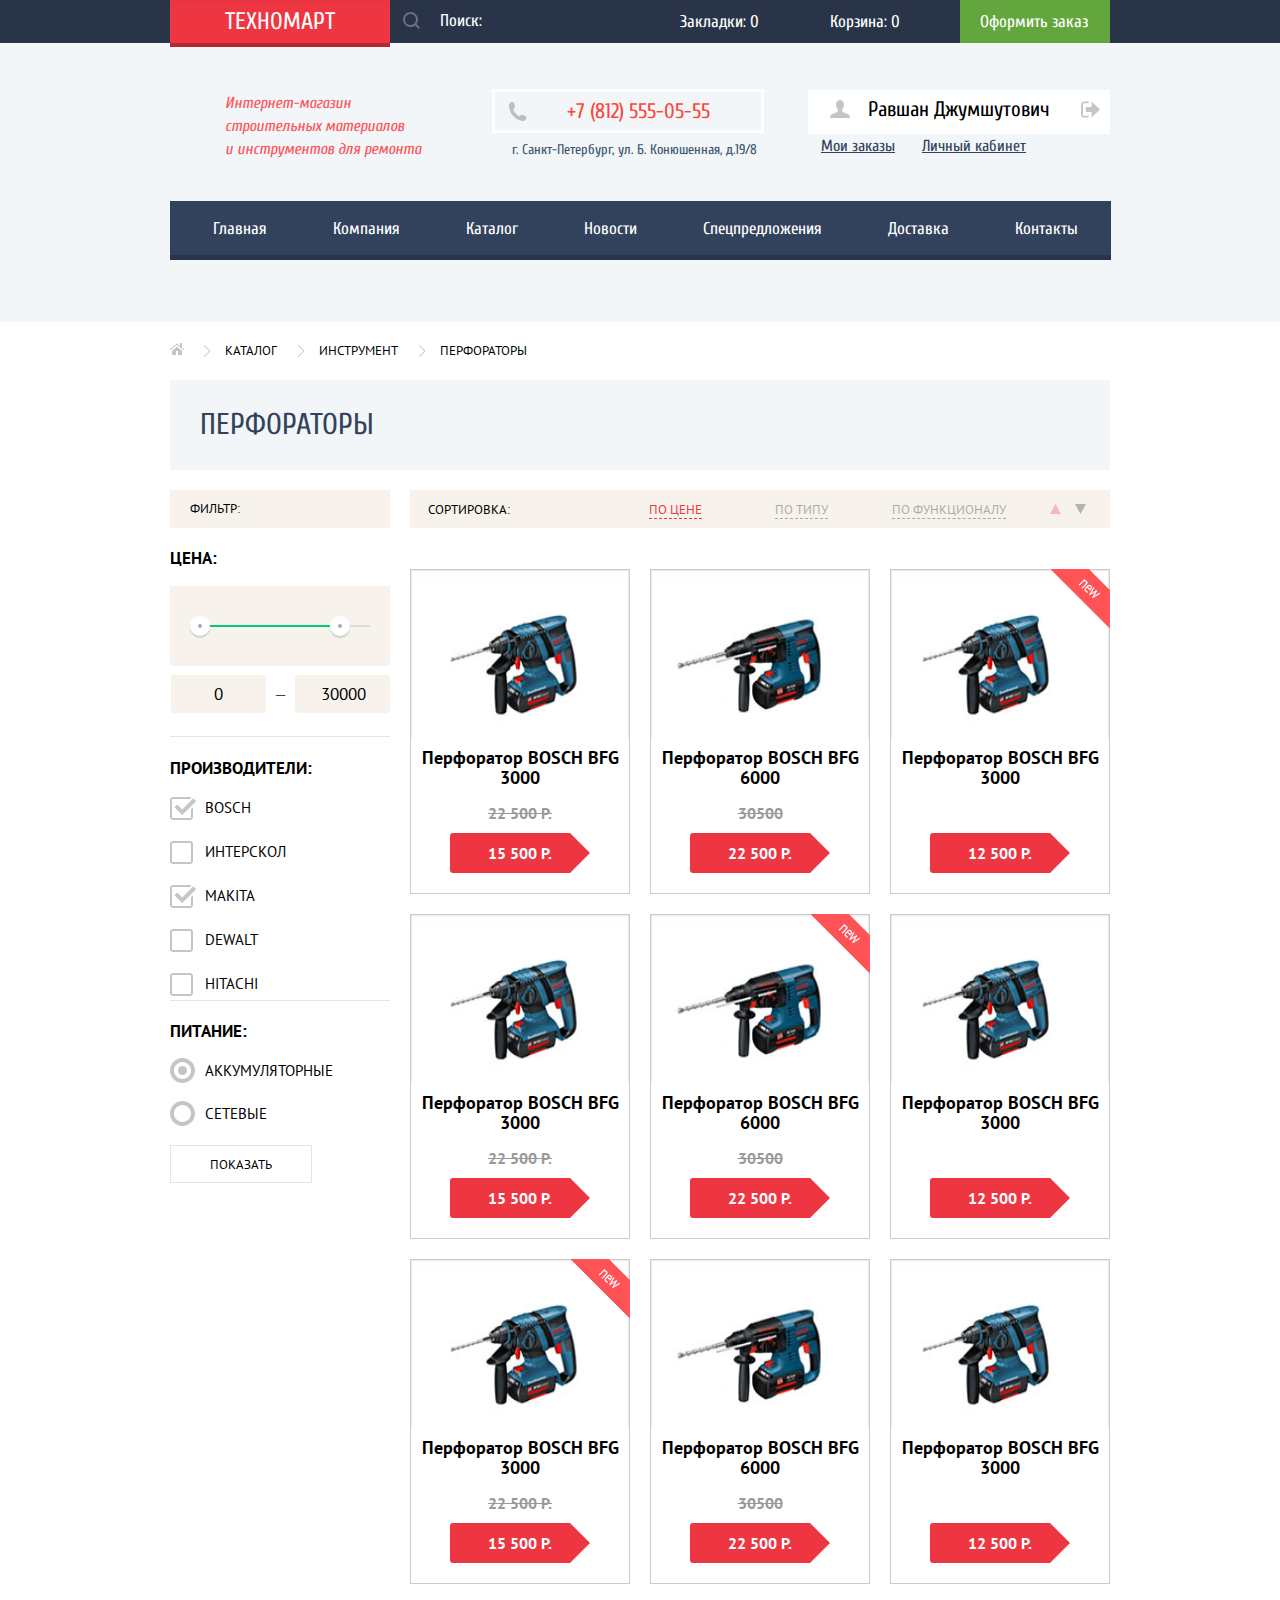
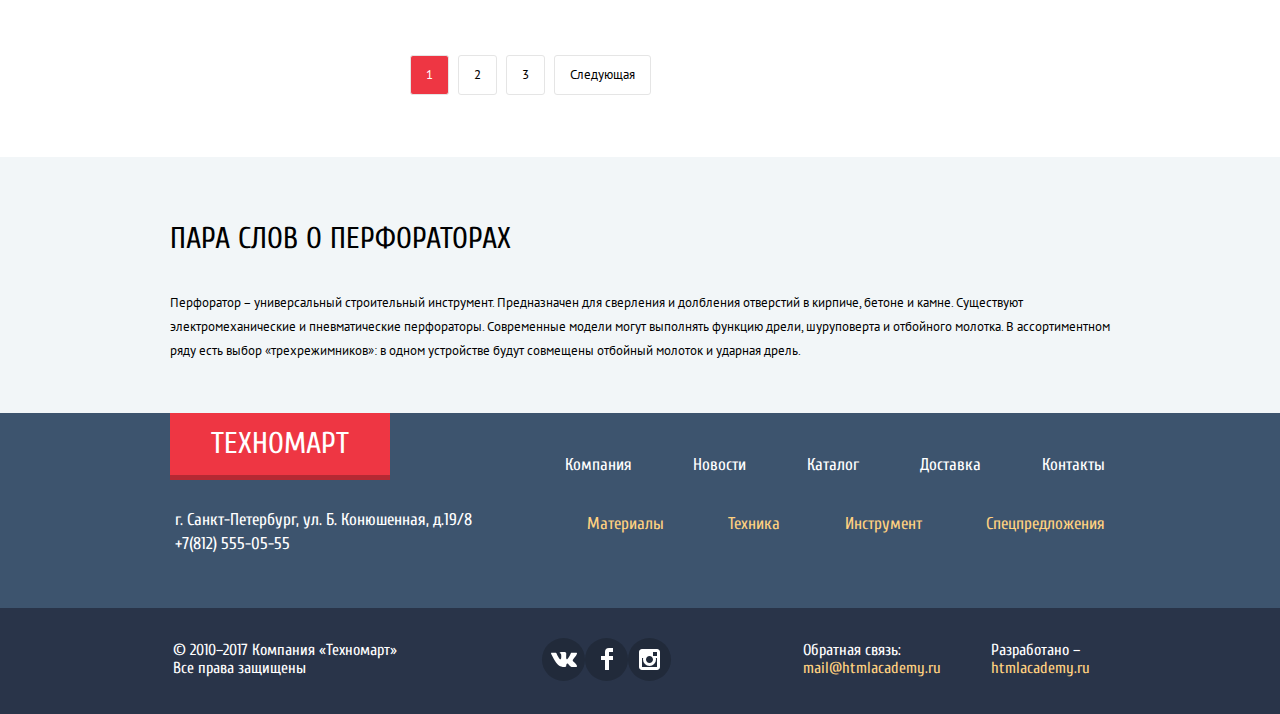
==== commit 5e62f5d6: "Merge branch 'master' of https://github.com/Liquid-Molly/240165-technomart" ====
--- a/catalog.html
+++ b/catalog.html
@@ -1,6 +1,5 @@
 <!DOCTYPE html>
 <html lang="ru">
-<<<<<<< HEAD
 <head>
     <meta charset="utf-8">
     <title>HTML Academy: Техномарт</title>
@@ -19,109 +18,19 @@
               <input type="text" name="main-search" id="search" placeholder="Поиск:">
           </form>
           <ul class="main-menu">
-=======
-   <head>
-      <meta charset="utf-8">
-      <link href="css/style.css" rel="stylesheet">
-      <title>Техномаркет</title>
-      <link href="https://fonts.googleapis.com/css?family=Cuprum:400,400i,700|PT+Sans:400,400i,700&amp;subset=cyrillic" rel="stylesheet">
-      <link href="css/normalize.css" rel="stylesheet">
-      <link rel="stylesheet" href="css/style.css">
-   </head>
-   <body>
-      <header class="main-header">
-         <h1 class="visually-hidden">Техномарт</h1>
-         <div class="header-line">
-            <div class="header-center">
-               <a href="index.html" class="logo-technomart">
-               Техномарт
-               </a>
-               <form class="main-search" method="get" action="https://echo.htmlacademy.ru">
-                  <label class="visually-hidden" for="search">Поиск:</label>
-                  <input type="text" name="main-search" id="search" placeholder="Поиск:">
-               </form>
-               <ul class="main-menu">
-                  <li>
-                     <a href="#" class="bookmarks">
-                     Закладки: 0
-                     </a>
-                  </li>
-                  <li>
-                     <a href="#" class="basket">
-                     Корзина: 0</a>
-                  </li>
-                  <li>
-                     <a href="#checkout" class="order">Оформить заказ</a>
-                  </li>
-               </ul>
-            </div>
-         </div>
-         <div class="block-about">
-            <div class="about">
-               <b>Интернет-магазин <br>строительных материалов <br>и инструментов для ремонта</b>
-               <div class="header-contacts">
-                  <p>
-                     +7 (812) 555-05-55
-                  </p>
-                  <p>
-                     г. Санкт-Петербург, ул. Б. Конюшенная, д.19/8
-                  </p>
-               </div>
-               <div class="main-autorization">
-                  <div class="personal-profile">
-                     <a href="#personal-profile" class="name-profile">
-                     Равшан Джумшутович
-                     </a>
-                     <a class="logout">
-                     <span class="visually-hidden">Выход из личного кабинет</span>
-                     </a>
-                  </div>
-                  <a href="#orders" class="order-management">Мои заказы</a>
-                  <a href="#personal-profile" class="order-management">Личный кабинет</a>
-               </div>
-            </div>
-            <nav class="main-navigation">
-               <h1 class="visually-hidden">Меню</h1>
-               <ul>
-                  <li class="current-navigation">
-                     Главная
-                  </li>
-                  <li>
-                     <a href="company.html">Компания</a>
-                  </li>
-                  <li>
-                     <a href="catalog.html">Каталог</a>
-                  </li>
-                  <li>
-                     <a href="news.html">Новости</a>
-                  </li>
-                  <li>
-                     <a href="special.html">Спецпредложения</a>
-                  </li>
-                  <li>
-                     <a href="delivery.html">Доставка</a>
-                  </li>
-                  <li>
-                     <a href="contacts.html">Контакты</a>
-                  </li>
-               </ul>
-            </nav>
-         </div>
-      </header>
-      <main class="container">
-         <div class="container-center">
-         <ul class="breadcrumbs">
->>>>>>> c616aef656a84a19ed692a4b9b24101bf2dab88b
-            <li>
-               <a href="#">Каталог</a>
-            </li>
-            <li>
-               <a href="#">Инструмент</a>
-            </li>
-            <li>
-               Перфораторы
-            </li>
-<<<<<<< HEAD
+            <li>
+              <a href="#" class="bookmarks">
+                            Закладки: 0
+              </a>
+            </li>
+            <li>
+              <a href="#" class="basket">
+              
+              Корзина: 0</a>
+            </li>
+            <li>
+              <a href="#checkout" class="order">Оформить заказ</a>
+            </li>
           </ul>
         </div>
       </div>
@@ -198,27 +107,18 @@
         </div>
           <div class="catalog-main-wrapper">
           <section class="filters">
-=======
-         </ul>
-         <div class="punchers-background">
-            <h1>Перфораторы</h1>
-         </div>
-         <div class="catalog-main-wrapper">
-         <section class="filters">
->>>>>>> c616aef656a84a19ed692a4b9b24101bf2dab88b
             <h2>Фильтр: </h2>
             <form class="filter" method="get" action="https://echo.htmlacademy.ru" name="filter-main">
-               <fieldset class="filter-range">
-                  <legend>Цена:</legend>
+              <fieldset class="filter-range">
+                <legend>Цена:</legend>
                   <div class="range-controls">
-                     <div class="scale">
-                        <div class="bar"></div>
-                     </div>
-                     <div class="toggle toggle-min"></div>
-                     <div class="toggle toggle-max"></div>
+                    <div class="scale">
+                      <div class="bar"></div>
+                    </div>
+                    <div class="toggle toggle-min"></div>
+                    <div class="toggle toggle-max"></div>
                   </div>
                   <div class="price-controls">
-<<<<<<< HEAD
                     <label class="visually-hidden" for="from">от</label>
                       <input class="min-price" type="text" id="from" value="0">
 					  <div class="filter__tip">&mdash;</div>
@@ -433,237 +333,6 @@
             <p>
               г. Санкт-Петербург, ул. Б. Конюшенная, д.19/8<br>
               +7(812) 555-05-55
-=======
-                     <label class="min-price">
-                     <input name="min-price" type="text" value="0">
-                     </label>
-                     <label class="max-price">
-                     <input name="max-price" type="text" value="30000">
-                     </label>
-                  </div>
-               </fieldset>
-               <fieldset class="filter-brands">
-                  <legend>Производители:</legend>
-                  <ul>
-                     <li class="filter-option">
-                        <label for="bosh">BOSH</label>
-                        <input class="visually-hidden filter-input filter-input-checkbox" type="checkbox"
-                           name="bosh" id="bosh" checked>
-                     </li>
-                     <li class="filter-option">
-                        <label for="interscol">Интерскол</label>
-                        <input class="visually-hidden filter-input filter-input-checkbox" type="checkbox"
-                           name="interscol" id="interscol">
-                     </li>
-                     <li class="filter-option">
-                        <label for ="makita">Makita</label>
-                        <input class="visually-hidden filter-input filter-input-checkbox" type="checkbox"
-                           name="makita" id="makita" checked>
-                     </li>
-                     <li class="filter-option">
-                        <label for="dewalt">Dewalt</label>
-                        <input class="visually-hidden filter-input filter-input-checkbox" type="checkbox"
-                           name="dewalt" id="dewalt">
-                     </li>
-                     <li class="filter-option">
-                        <label for="hitashi">Hitachi</label>
-                        <input class="visually-hidden filter-input filter-input-checkbox" type="checkbox"
-                           name="hitachi" id="hitashi">
-                     </li>
-                  </ul>
-               </fieldset>
-               <fieldset class="filter-power">
-                  <legend>Питание:</legend>
-                  <ul>
-                     <li class="filter-option">
-                        <label for="accumulator">Аккумуляторные</label>
-                        <input class="visually-hidden filter-input filter-input-radio" type="radio"
-                           name="product-group" value="accumulator" id="accumulator" checked>
-                     </li>
-                     <li class="filter-option">
-                        <label for="power-line">Сетевые</label>
-                        <input class="visually-hidden filter-input filter-input-radio" type="radio"
-                           name="product-group" value="power-line-supply" id="power-line">
-                     </li>
-                  </ul>
-               </fieldset>
-               <button type="submit" class="filter-button button">Показать</button>
-            </form>
-         </section>
-         <div class="catalog-wrapper">
-            <section class="sorting">
-               <h2>Сортировка</h2>
-               <ul class="sorting-list">
-                  <li>
-                     <a class="current-sorting">По цене</a>
-                  </li>
-                  <li>
-                     <a href=#sorting-type class="unselected-sorting">По типу</a>
-                  </li>
-                  <li>
-                     <a href=#sorting-functionals class="unselected-sorting">По функционалу</a>
-                  </li>
-               </ul>
-            </section>
-            <section class="popular-items">
-               <div class="product-container">
-                  <article class="product-list">
-                     <h3>Перфоратор BOSH BFG 9000</h3>
-                     <img width="220" height="150" class="product-list-img" src="img/product-1.jpg" alt="Перфоратор BOSCH BFG 9000">
-                     <b>25500 Р.</b>
-                     <span class="strike">32500 Р.</span>
-                     <div class="modal-buy">
-                        <a href="#" class="buy">Купить</a>
-                        <a href="#" class="bookmarks-buy">В закладки</a>
-                     </div>
-                  </article>
-                  <article class="product-list">
-                     <h3>Перфоратор BOSH BFG 3000</h3>
-                     <img width="220" height="150" src="img/product-2.jpg" alt="Перфоратор BOSCH BFG 3000">
-                     <b>15500 Р.</b>
-                     <span class="strike">22500 Р.</span>
-                     <div class="modal-buy">
-                        <a href="#" class="buy">Купить</a>
-                        <a href="#" class="bookmarks-buy">В закладки</a>
-                     </div>
-                  </article>
-                  <article class="product-list">
-                     <h3>Перфоратор BOSH BFG 6000</h3>
-                     <img width="220" height="150" src="img/product-3.jpg" alt="Перфоратор BOSCH BFG 6000">
-                     <b>25500 Р.</b>
-                     <span class="strike">30500 Р.</span>
-                     <div class="modal-buy">
-                        <a href="#" class="buy">Купить</a>
-                        <a href="#" class="bookmarks-buy">В закладки</a>
-                     </div>
-                  </article>
-               </div>
-               <div class="product-container">
-                  <article class="product-list">
-                     <h3>Перфоратор BOSH BFG 2000</h3>
-                     <img width="220" height="150" src="img/product-4.jpg" alt="Перфоратор BOSCH BFG 2000">
-                     <b>12500 Р.</b>
-                     <div class="modal-buy">
-                        <a href="#" class="buy">Купить</a>
-                        <a href="#" class="bookmarks-buy">В закладки</a>
-                     </div>
-                  </article>
-                  <article class="product-list">
-                     <h3>Перфоратор BOSH BFG 9000</h3>
-                     <img width="220" height="150" class="product-list-img" src="img/product-1.jpg" alt="Перфоратор BOSCH BFG 9000">
-                     <b>25500 Р.</b>
-                     <span class="strike">32500 Р.</span>
-                     <div class="modal-buy">
-                        <a href="#" class="buy">Купить</a>
-                        <a href="#" class="bookmarks-buy">В закладки</a>
-                     </div>
-                  </article>
-                  <article class="product-list">
-                     <h3>Перфоратор BOSH BFG 3000</h3>
-                     <img width="220" height="150" src="img/product-2.jpg" alt="Перфоратор BOSCH BFG 3000">
-                     <b>15500 Р.</b>
-                     <span class="strike">22500 Р.</span>
-                     <div class="modal-buy">
-                        <a href="#" class="buy">Купить</a>
-                        <a href="#" class="bookmarks-buy">В закладки</a>
-                     </div>
-                  </article>
-               </div>
-               <div class="product-container">
-                  <article class="product-list">
-                     <h3>Перфоратор BOSH BFG 6000</h3>
-                     <img width="220" height="150" src="img/product-3.jpg" alt="Перфоратор BOSCH BFG 6000">
-                     <b>25500 Р.</b>
-                     <span class="strike">30500 Р.</span>
-                     <div class="modal-buy">
-                        <a href="#" class="buy">Купить</a>
-                        <a href="#" class="bookmarks-buy">В закладки</a>
-                     </div>
-                  </article>
-                  <article class="product-list">
-                     <h3>Перфоратор BOSH BFG 2000</h3>
-                     <img width="220" height="150" src="img/product-4.jpg" alt="Перфоратор BOSCH BFG 2000">
-                     <b>12500 Р.</b>
-                     <div class="modal-buy">
-                        <a href="#" class="buy">Купить</a>
-                        <a href="#" class="bookmarks-buy">В закладки</a>
-                     </div>
-                  </article>
-                  <article class="product-list">
-                     <h3>Перфоратор BOSH BFG 9000</h3>
-                     <img width="220" height="150" class="product-list-img" src="img/product-1.jpg" alt="Перфоратор BOSCH BFG 9000">
-                     <b>25500 Р.</b>
-                     <span class="strike">32500 Р.</span>
-                     <div class="modal-buy">
-                        <a href="#" class="buy">Купить</a>
-                        <a href="#" class="bookmarks-buy">В закладки</a>
-                     </div>
-                  </article>
-               </div>
-               <div class="product-container">
-                  <article class="product-list">
-                     <h3>Перфоратор BOSH BFG 3000</h3>
-                     <img width="220" height="150" src="img/product-2.jpg" alt="Перфоратор BOSCH BFG 3000">
-                     <b>15500 Р.</b>
-                     <span class="strike">22500 Р.</span>
-                     <div class="modal-buy">
-                        <a href="#" class="buy">Купить</a>
-                        <a href="#" class="bookmarks-buy">В закладки</a>
-                     </div>
-                  </article>
-                  <article class="product-list">
-                     <h3>Перфоратор BOSH BFG 6000</h3>
-                     <img width="220" height="150" src="img/product-3.jpg" alt="Перфоратор BOSCH BFG 6000">
-                     <b>25500 Р.</b>
-                     <span class="strike">30500 Р.</span>
-                     <div class="modal-buy">
-                        <a href="#" class="buy">Купить</a>
-                        <a href="#" class="bookmarks-buy">В закладки</a>
-                     </div>
-                  </article>
-                  <article class="product-list">
-                     <h3>Перфоратор BOSH BFG 2000</h3>
-                     <img width="220" height="150" src="img/product-4.jpg" alt="Перфоратор BOSCH BFG 2000">
-                     <b>12500 Р.</b>
-                     <div class="modal-buy">
-                        <a href="#" class="buy">Купить</a>
-                        <a href="#" class="bookmarks-buy">В закладки</a>
-                     </div>
-                  </article>
-               </div>
-            </section>
-            <ul class="pagination-list">
-               <li class="pagination-item pagination-item-current">
-                  <a>1</a>
-               </li>
-               <li class="pagination-item">
-                  <a href="#">2</a>
-               </li>
-               <li class="pagination-item">
-                  <a href="#">3</a>
-               </li>
-               <li class="pagination-item">
-                  <a href="#">Следующая</a>
-               </li>
-            </ul>
-            </section>
-         </div>
-         <div class="block-3">
-            <section class="information">
-               <h1  class="information-h">Пара слов о перфораторах</h1>
-               <p class="block-information">Перфоратор — универсальный строительный инструмент. Предназначен для сверления и долбления отверстий в кирпиче, бетоне и камне.<br>
-                  Существуют электромеханические и пневматические перфораторы. Современные модели могут выполнять функции дрели, шуруповерта и отбойного молотка. В ассортиментном ряду есть выбор «трехрежимников»: в одном устройстве будут совмещены отбойный молоток и ударная дрель.
-               </p>
-            </section>
-         </div>
-      </main>
-      <footer class="main-footer">
-         <div class="block-5">
-            <p class="logo-footer"><img src="img/logo.png" width="220" height="69" alt="Логотип магазина «Техномаркет»"></p>
-            <p class="footer-contacts">
-               г.Санкт-Петербург, Б.Конюшенная, д.19/8<br>
-               +7 (812) 555-05-55
->>>>>>> c616aef656a84a19ed692a4b9b24101bf2dab88b
             </p>
           </div>
           <div slass="footer-menu-wrapper">
@@ -698,7 +367,6 @@
                 <a href="#actions">Спецпредложения</a>
               </li>
             </ul>
-<<<<<<< HEAD
           </div>
         </div>
       </div>
@@ -756,32 +424,4 @@
 	<script src="js/script.min.js"></script>
 	
   </body>
-=======
-         </div>
-         <div class="block-6">
-            <p class="coopyright">© 2010–2017 Компания «Техномарт» Все права защищены</p>
-            <div class="footer-social">
-               <a class="social-button" href="#" aria-label="Вконтакте"><img src="img/icon-vk.svg" width="41" height="41" alt="Вконтакте"></a>
-               <a class="social-button" href="#" aria-label="Фейсбук"><img src="img/icon-fb.svg" width="41" height="41" alt="Фейсбук"></a>
-               <a class="social-button" href="#" aria-label="Инстаграм"><img src="img/icon-insta.svg" width="41" height="41" alt="Инстаграм"></a>
-               <p class="feedback">
-                  <b class="feedback-b">Обратная связь:</b>
-                  <a class="button-feedback" href="#">mail@htmlacademy.ru</a>
-               </p>
-               <p class="feedback">
-                  <b class="feedback-b">Разработано</b>
-                  <a class="button-feedback" href="https://htmlacademy.ru">HTML ACADEMY</a>
-               </p>
-            </div>
-         </div>
-      </footer>
-      <section class="modal modal-dialog-basket">
-         <h2>Товар длобавлен в корзину!</h2>
-         <p class="button-check-modal">
-            <input type="submit" value="Оформить заказ">
-            <input type="submit" value="Продолжить покупки">
-         </p>
-      </section>
-   </body>
->>>>>>> c616aef656a84a19ed692a4b9b24101bf2dab88b
 </html>
--- a/css/mini.style.css
+++ b/css/mini.style.css
@@ -1 +1 @@
-body {margin: 0;padding: 0;font-weight: normal;font-size: 17px;line-height: 24px;font-family: "Cuprum", Arial, sans-serif;color: #ffffff;}a {text-decoration: none;}.visually-hidden {position: absolute;width: 1px;height: 1px;margin: -1px;padding: 0;overflow: hidden;border: 0;clip: rect(0 0 0 0);}.header-line {width: 100%;background-color: #293449;}.about {display: -webkit-box;display: -ms-flexbox;display: flex;width: 940px;margin: 0 auto;padding: 0 10px;}.block-about {width: 100%;min-height: 279px;background-color: #f2f6f8;}.main-header ul {margin: 0;padding: 0;list-style: none;}.logo-technomart {display: block;margin: 0;padding: 9px 55px;font-size: 24px;line-height: 24px;text-align: center;color: #ffffff;text-transform: uppercase;background-color: #ee3643;border-top: 1px solid #e03643;-webkit-box-shadow: 0 4px 0 0 #b52933;box-shadow: 0 4px 0 0 #b52933;}.logo-technomart[href]:hover,.logo-technomart[href]:focus {background-color: #ca2c37;}.logo-technomart[href]:active {background-color: #ba2732;}.main-search input[type="text"] {width: 190px;margin: 0;padding: 12px 30px 12px 50px;font-size: 17px;line-height: 18px;background-color: #293449;border: none;}.logo-technomart-footer {display: block;width: 220px;margin-bottom: 33px;padding: 16px 0;font-size: 30px;line-height: 30px;font-family: "Cuprum", "Arial", sans-serif;text-align: center;text-transform: uppercase;color: #ffffff;background-color: #ee3643;-webkit-box-shadow: 0 5px 0 0 #b52933;box-shadow: 0 5px 0 0 #b52933;}.main-search {position: relative;background-color: #293449;}.main-search::before {content: "";position: absolute;top: 12px;left: 13px;width: 17px;height: 17px;background-image: url("../img/icon-search.svg");background-repeat: no-repeat;opacity: 0.3;}.main-search input::-webkit-input-placeholder {font-weight: normal;font-family: "Cuprum", Arial, sans-serif;color: #ffffff;}.main-search input:-ms-input-placeholder {font-weight: normal;font-family: "Cuprum", Arial, sans-serif;color: #ffffff;}.main-search input::placeholder {font-weight: normal;font-family: "Cuprum", Arial, sans-serif;color: #ffffff;}.main-search input:hover {background-color: #212a3a;outline: none;}.main-search input:active,.main-search input:focus {font: inherit;color: #000000;background-color: #ffffff;}.main-menu {display: -webkit-box;display: -ms-flexbox;display: flex;-ms-flex-wrap: wrap;flex-wrap: wrap;width: 450px;}.main-menu li {width: 150px;}.main-menu a {display: block;line-height: 18px;}.bookmarks,.basket {padding: 13px 20px 12px 20px;}.order {padding: 13px 22px 12px 20px;background-color: #63a63e;}.bookmarks path,.basket path,.basket circle {opacity: 0.3;}.bookmarks:hover,.bookmarks:focus,.basket:hover,.basket:focus {background-color: #212a3a;outline: none;}.bookmarks:hover path,.bookmarks:focus path,.basket:hover path,.basket:focus path,.basket:hover circle,.basket:focus circle {opacity: 1;fill: #ffffff;}.main-menu .order:hover,.main-menu .order:focus {background-color: #5fbb2d;}.main-menu a:active {opacity: 0.6;}.main-menu a,.main-navigation,.main-navigation a {color: #ffffff;}.about b {width: 200px;margin: 0;padding: 49px 60px 39px 55px;font-weight: normal;font-size: 16px;line-height: 23px;color: #ff5357;font-style: italic;}.header-contacts {width: 320px;}.header-contacts p:first-child {position: relative;width: 146px;margin: 46px 30px 0 10px;padding: 10px 50px 10px 70px;font-size: 21px;line-height: 18px;text-align: center;color: #fb463c;border: 3px solid white;}.header-contacts p:first-child::before {content: "";position: absolute;top: 10px;left: 13px;width: 19px;height: 19px;background-image: url("../img/icon-phone.svg");background-repeat: no-repeat;}.header-contacts p:last-child {margin: 5px 30px 39px 18px;font-size: 14px;text-align: center;color: #3d546e;}.user-navigation {display: -webkit-box;display: -ms-flexbox;display: flex;-webkit-box-pack: end;-ms-flex-pack: end;justify-content: flex-end;width: 310px;}.user-navigation li:first-child {margin: 46px 0 67px 39px;}.user-navigation li:last-child {margin: 46px 0 67px 10px;}.main-autorization {padding-top: 50px;padding-bottom: 40px;}.personal-profile {display: flex;background-color: #ffffff;margin-left: 10px;}.name-profile {display: flex;justify-content: space-between;align-content: center;width: 220px;padding: 7px 5px;font-size: 21px;line-height: 18px;color: #000000;background-color: #ffffff;padding-left: 22px;padding-right: 30px;padding-top: 10px;padding-bottom: 10px;margin-top: -3px;margin-bottom: 6px;}.logout {display: flex;justify-content: flex-end;align-items: center;width: 20px;padding-right: 10px;padding-left: 0px;font-size: 0;margin-top: -3px;margin-bottom: 6px;background-color: #ffffff;cursor: pointer;}.order-management {margin-left: 23px;font-size: 16px;text-align: center;color: #32425c;text-decoration: underline;}.order-management:hover,.order-management:focus {color: #ee3643;}.order-management:active {color: #32425c;opacity: 0.3;}.add-action {background-color: #ee3643;}.login-link-into,.login-link {font-size: 21px;line-height: 21px;color: #000000;background-color: #ffffff;}.login-link-into {display: flex;justify-content: space-between;align-items: center;width: 95px;padding: 12px 13px;}.login-link {display: block;padding: 12px 25px 12px 25px;}.login-link-into:focus,.login-link:focus,.login-link-into:hover,.login-link:hover {color: #ee3643;outline: none;}.login-link-into:active,.login-link:active,.name-profile:active {color: rgba(0, 0, 0, 0.3);}.login-link-into:focus path,.login-link-into:hover path,.name-profile:focus path,.name-profile:hover path,.logout:focus path,.logout:hover path {fill: #32425c;}.login-link-into:active path,.name-profile:active path,.logout:active path {fill: rgba(0, 0, 0, 0.3);}.main-navigation {width: 940px;margin: 0 auto;background-color: #32425c;}.main-navigation ul {display: -webkit-box;display: -ms-flexbox;display: flex;-ms-flex-pack: distribute;justify-content: space-around;padding-right: 10px;padding-left: 10px;-webkit-box-shadow: inset 0 -5px 0 0 #293449;box-shadow: inset 0 -5px 0 0 #293449;}.main-navigation a,.current-navigation {display: block;padding-top: 16px;padding-right: 33px;padding-bottom: 19px;padding-left: 33px;font-size: 17px;background-color: #32425c;-webkit-box-shadow: inset 0 -5px 0 0 #293449;box-shadow: inset 0 -5px 0 0 #293449;}.main-navigation a:hover,.main-navigation a:focus {background-color: #293449;outline: none;}.main-navigation a:active {color: rgba(0, 0, 0, 0.3);background-color: #1d2739;}.container {margin-top: 0;background-color: #ffffff;}.catalog-wrapper {display: -webkit-box;display: -ms-flexbox;display: flex;-webkit-box-orient: vertical;-webkit-box-direction: normal;-ms-flex-direction: column;flex-direction: column;width: 700px;}.catalog-main-wrapper {display: -webkit-box;display: -ms-flexbox;display: flex;-webkit-box-pack: justify;-ms-flex-pack: justify;justify-content: space-between;width: 940px;}.container-center {width: 940px;margin: 0 auto;padding: 0 10px;}.breadcrumbs {display: -webkit-box;display: -ms-flexbox;display: flex;-webkit-box-pack: end;-ms-flex-pack: end;justify-content: flex-end;width: 357px;min-height: 15px;margin: 0;margin-top: 20px;margin-bottom: 20px;padding: 0;}.breadcrumbs a,.breadcrumbs li {list-style: none;font-size: 13px;line-height: 18px;font-family: "PT Sans", Arial, sans-serif;color: #000000;text-transform: uppercase;}.breadcrumbs li {position: relative;padding-left: 42px;}.breadcrumbs li:first-child::before {content: "";position: absolute;top: 1px;left: -14px;z-index: 1;width: 15px;height: 12px;background-image: url("../img/icon-home.svg");background-repeat: no-repeat;background-position: 0 0;}.breadcrumbs li::after {content: "";position: absolute;bottom: 3px;left: 20px;z-index: 2;width: 8px;height: 12px;background-image: url("../img/icon-right-small.svg");background-repeat: no-repeat;background-position: 0 0;}.punchers-background {width: 940px;min-height: 90px;margin: 0 auto 20px auto;background-color: #f2f6f8;}.punchers-background h1 {padding: 30px;font-weight: normal;font-size: 30px;line-height: 30px;color: #32425c;text-transform: uppercase;}.filters {display: -webkit-box;display: -ms-flexbox;display: flex;-webkit-box-orient: vertical;-webkit-box-direction: normal;-ms-flex-direction: column;flex-direction: column;width: 220px;min-height: 747px;}.filters h2,.sorting h2 {width: 200px;margin: 0;padding: 10px 0 10px 20px;font-weight: normal;font-size: 13px;line-height: 18px;font-family: "PT Sans", Arial, sans-serif;color: #000000;text-transform: uppercase;background-color: #f7f3ec;}.filter {margin-top: 15px;}.filters fieldset,.filter-brands ul,.filter-power ul {margin: 0;padding: 0;border: none;}.filters legend {margin-bottom: 13px;font-weight: bold;font-size: 17px;line-height: 30px;font-family: "PT Sans", Arial, sans-serif;color: #000000;text-transform: uppercase;}.range-controls {position: relative;height: 41px;margin-bottom: 9px;padding-top: 39px;padding-right: 20px;padding-left: 20px;background-color: #f7f3ec;border-radius: 0 0 3px 3px;}.range-controls .scale {height: 2px;background-color: #d7dcde;}.range-controls .bar {width: 160px;height: 2px;background-color: #00ca74;}.range-controls .toggle {position: absolute;top: 30px;left: 0;width: 4px;height: 4px;background: #ababab;border: 8px solid #ffffff;border-radius: 50%;-webkit-box-shadow: 0 2px 1px 0 #cfcfcf;box-shadow: 0 2px 1px 0 #cfcfcf;cursor: pointer;}.range-controls .toggle-min {left: 20px;}.range-controls .toggle-max {left: 160px;}.price-controls {display: -webkit-box;display: -ms-flexbox;display: flex;-webkit-box-pack: justify;-ms-flex-pack: justify;justify-content: space-between;-webkit-box-align: center;-ms-flex-align: center;align-items: center;margin-bottom: 25px;width: 220px;}.min-price {-webkit-box-sizing: border-box;box-sizing: border-box;width: 95px;padding: 10px;margin-left: -32px;font-size: 17px;line-height: 18px;font-family: "PT Sans", sans-serif;text-align: center;background: #f7f3ec;border: none;border-radius: 3px;}.max-price {-webkit-box-sizing: border-box;box-sizing: border-box;width: 95px;padding-right: 8px;padding-top: 10px;padding-left: 10px;padding-bottom: 10px;margin-left: -28px;font-size: 17px;line-height: 18px;font-family: "PT Sans", sans-serif;text-align: center;background: #f7f3ec;border: none;border-radius: 3px;}.filter__tip {padding-left: 3px;margin: 3px;margin-left: 5px;font-family: "PT Sans", sans-serif;font-size: 16px;line-height: 18px;color: #444444;}.filters .filter-range {margin-bottom: 15px;}.filter-brands {margin-bottom: 20px;}.filter-brands legend {position: relative;}.filter-brands legend::before,.filter-brands legend::after {content: "";position: absolute;top: -17px;left: 0;width: 220px;height: 1px;background-color: #e5e5e5;}.filter-brands legend::after {top: 247px;}.company-name {font-family: "PT Sans", sans-serif;font-size: 15px;line-height: 20px;color: #000000;text-transform: uppercase;}.company-name:disabled {opacity: 0.4;}.company-name:hover {opacity: 0.8;}.company,.filter-option {list-style: none;margin: 0;padding: 0;}.company li {margin-bottom: 20px;}.filter label {cursor: pointer;position: relative;padding-left: 35px;}.company-icon {position: absolute;top: -1px;left: 0;width: 28px;height: 23px;background: url(../img/checkbox-off.svg) no-repeat 0 0;}.power-icon {position: absolute;top: -3px;left: 0;width: 25px;height: 25px;background: url(../img/radio-off.svg) no-repeat 0 0;}.input-company:checked + .company-icon {background: url(../img/checkbox-on.svg) no-repeat 0 0;}.input-power:checked + .power-icon {background: url(../img/radio-on.svg) no-repeat 0 0;}.input-company:hover + .company-icon,.input-power:hover + .company-icon {opacity: 0.8;}.input-company:disabled + .company-icon,.input-power:disabled + .company-icon {fill-opacity: 0.4;}.filter-option {margin-bottom: 79px;}.filter-option li {margin-bottom: 19px;}.filter-button {font-family: "PT Sans", sans-serif;font-size: 13px;line-height: 18px;color: #000000;text-transform: uppercase;border: 1px solid #e5e5e5;background-color: transparent;padding: 0 39px;padding-top: 10px;padding-bottom: 8px;}.sorting {width: 700px;margin-bottom: 21px;background-color: #f7f3ec;padding-bottom: 7px;padding-top: 7px;}.sorting-name {font-family: 'PT Sans', 'Arial', sans-serif;font-size: 13px;line-height: 18px;margin-right: 135px;padding-left: 18px;text-decoration: none;text-transform: uppercase;color: #000;}.sorting__item {font-family: 'PT Sans', 'Arial', sans-serif;font-size: 13px;line-height: 18px;margin-right: 69px;text-transform: uppercase;opacity: .3;color: #000;border-bottom: 1px dashed;}.sorting .sorting__item:nth-of-type(2) {margin-right: 60px;}.sorting .sorting__item:nth-of-type(3) {margin-right: 40px;}.sorting__item:hover {opacity: 1;-webkit-text-decoration-color: #ee3643;text-decoration-color: #ee3643;-webkit-text-decoration-style: solid;text-decoration-style: solid;}.sorting__item.current {text-decoration: none;opacity: 1;color: #ee3643;background-color: transparent;}.sorting__down {padding-right: 18px;}.sorting__up {padding-right: 10px;}.sorting__up,.sorting__down {opacity: .3;}.sorting__up:hover,.sorting__down:hover {opacity: 1;}.promo {display: flex;flex-wrap: wrap;justify-content: space-between;align-content: : flex-end;width: 940px;min-height: 409px;margin: 0 auto;margin-top: 59px;margin-bottom: 53px;padding: 0 10px;}.promo article {position: relative;width: 300px;}.gallery {width: 620px;min-height: 266px;}.promo-wrapper {display: -webkit-box;display: -ms-flexbox;display: flex;-webkit-box-orient: vertical;-webkit-box-direction: normal;-ms-flex-direction: column;flex-direction: column;-ms-flex-wrap: wrap;flex-wrap: wrap;-webkit-box-pack: end;-ms-flex-pack: end;justify-content: flex-end;-ms-flex-line-pack: justify;align-content: space-between;-ms-flex-item-align: end;align-self: flex-end;width: 940px;height: 266px;}.promo h3 {margin-top: 20px;margin-bottom: 13px;margin-left: 24px;padding: 0;font-weight: bold;font-size: 24px;line-height: 30px;}.promo-list1 {background-color: #ffbf47;}.promo-list2 {background-color: #3bbce3;}.promo-list3 {background-color: #dc91d8;}.promo-list4 {-webkit-box-ordinal-group: 2;-ms-flex-order: 1;order: 1;margin-bottom: 20px;background-color: #8ed78f;}.promo-list5 {-webkit-box-ordinal-group: 3;-ms-flex-order: 2;order: 2;background-color: #ffc047;}.promo a {display: block;width: 93px;margin-left: 25px;padding: 10px 19px 10px 23px;font-size: 14px;line-height: 18px;text-align: center;color: #ffffff;text-transform: uppercase;background-color: rgba(0, 0, 0, 0.1);border-radius: 3px;}.promo-wrapper a {margin-bottom: 22px;}.promo a:hover,.promo a:focus {background-color: rgba(0, 0, 0, 0.2);outline: none;}.promo a:active {background-color: rgba(0, 0, 0, 0.3);outline: none;}.promo-list1::after {content: "";position: absolute;top: 0;right: 0;z-index: 20;width: 60px;height: 59px;background-image: url("../img/flag-new.png");background-repeat: no-repeat;background-position: 0 0;}.promo-list1::before {content: "";position: absolute;right: 43px;bottom: 26px;z-index: 10;width: 44px;height: 65px;background-image: url("../img/icon-1.svg");background-repeat: no-repeat;background-position: 0 0;}.promo-list2::before {content: "";position: absolute;right: 28px;bottom: 28px;z-index: 10;width: 75px;height: 61px;background-image: url("../img/icon-2.svg");background-repeat: no-repeat;background-position: 0 0;}.promo-list3::before {content: "";position: absolute;right: 32px;bottom: 30px;z-index: 10;width: 78px;height: 62px;background-image: url("../img/icon-3.svg");background-repeat: no-repeat;background-position: 0 0;}.promo-list4::before {content: "";position: absolute;right: 45px;bottom: 25px;z-index: 10;width: 59px;height: 72px;background-image: url("../img/icon-4.svg");background-repeat: no-repeat;background-position: 0 0;}.promo-list5::before {content: "";position: absolute;right: 31px;bottom: 28px;z-index: 10;width: 78px;height: 63px;background-image: url("../img/icon-5.svg");background-repeat: no-repeat;background-position: 0 0;}.gallery {position: relative;}.gallery input[type="radio"] {display: none;}.gallery-slides {width: 1340px;}.gallery .open-catalog {position: absolute;bottom: 22px;left: 25px;z-index: 50;display: block;width: 195px;margin: 0;padding: 10px 0;font-size: 14px;line-height: 18px;text-align: center;text-transform: uppercase;background-color: #ee3643;}.gallery .open-catalog:hover,.gallery .open-catalog:focus {background-color: #ca2c37;outline: none;}.gallery .open-catalog:active {background-color: #ba2732;}.gallery-button-left {content: "";position: absolute;top: 114px;left: 25px;z-index: 100;width: 22px;height: 40px;background-color: transparent;background-image: url("../img/icon-left.svg");background-repeat: no-repeat;border: none;}.gallery-button-right {content: "";position: absolute;top: 114px;right: 20px;z-index: 100;width: 22px;height: 40px;background-color: transparent;background-image: url("../img/icon-right.svg");background-repeat: no-repeat;border: none;}.gallery-inner {height: 267px;overflow: hidden;}.gallery-slides .slide-content {float: left;}.slider-controls input[type="radio"] {display: none;}.btn-left {position: absolute;right: 295px;bottom: 36px;z-index: 50;width: 6px;height: 6px;background-color: #ee3643;border: 2px solid white;border-radius: 50px;cursor: pointer;}.btn-right {position: absolute;bottom: 36px;left: 295px;z-index: 50;width: 6px;height: 6px;background-color: #ee3643;border: 2px solid #ffffff;border-radius: 50px;cursor: pointer;}.current-slide {background-color: #ffffff;}.gallery-content {position: relative;height: 267px;}.gallery-content h3 {position: absolute;top: 26px;left: 26px;z-index: 30;margin: 0;padding: 0;font-size: 36px;line-height: 36px;text-transform: uppercase;}.gallery-content p {position: absolute;top: 63px;left: 26px;z-index: 30;margin: 0;padding: 0;font-size: 18px;}#btn-1:checked ~ .slider-inner .slider-slides {-webkit-transform: translate(0);-ms-transform: translate(0);transform: translate(0);}#btn-2:checked ~ .slider-inner .slider-slides {-webkit-transform: translate(-620px);-ms-transform: translate(-620px);transform: translate(-620px);}.popular-background {display: -webkit-box;display: -ms-flexbox;display: flex;-webkit-box-pack: justify;-ms-flex-pack: justify;justify-content: space-between;width: 940px;margin: 0 auto;margin-bottom: 20px;background-color: #f9f5f0;}.popular-background h2 {margin: 0;padding: 29px 260px 30px 26px;font-weight: normal;font-size: 30px;line-height: 30px;color: #3d546e;text-transform: uppercase;}.popular-background a {width: 253px;margin: 24px 26px 24px 0;padding-top: 10px;padding-bottom: 10px;font-size: 14px;line-height: 18px;text-align: center;color: #ffffff;text-transform: uppercase;background-color: #ee3643;border-radius: 3px;}.popular-background a:hover,.popular-background a:focus {background-color: #ca2c37;outline: none;}.popular-background a:active {background-color: #ba2732;outline: none;}.popular-brands {margin-bottom: 65px;}.popular-brands-catalog a {display: block;width: 220px;margin-bottom: 20px;line-height: 0;}.popular-brands img {margin: 0;padding: 0;border: 1px solid #eaeaea;}.popular-brands-catalog {display: -webkit-box;display: -ms-flexbox;display: flex;-ms-flex-wrap: wrap;flex-wrap: wrap;-webkit-box-pack: justify;-ms-flex-pack: justify;justify-content: space-between;-webkit-box-align: center;-ms-flex-align: center;align-items: center;width: 940px;margin: 0 auto;padding: 0;list-style: none;}.popular-brands-catalog a:hover,.popular-brands-catalog a:focus {outline: none;-webkit-box-shadow: 0 10px 25px 0 rgba( 41, 52, 73, 0.5);box-shadow: 0 10px 25px 0 rgba( 41, 52, 73, 0.5);}.popular-brands-catalog a:active {-webkit-box-shadow: 0 4px 10px 0 rgba( 41, 52, 73, 0.5);box-shadow: 0 4px 10px 0 rgba( 41, 52, 73, 0.5);opacity: 0.3;}.catalog-items {width: 700px;margin: 20px auto;}.catalog-items1 {width: 940px;margin: 20px auto;}.catalog-items .row {margin-left: -20px;}.catalog-items1 .row1 {margin-left: -20px;}.catalog-item {position: relative;display: inline-block;width: 218px;margin-left: 20px;margin-bottom: 20px;border: 1px solid #ccc;font-family: PT Sans Bold;line-height: 20px;font-weight: bold;text-align: center;}.catalog-items {font-size: 0;}.catalog-items1 {font-size: 0;}.catalog-item {font-size: 16px;}.catalog-item .flag {position: absolute;top: -1px;right: -1px;width: 60px;height: 60px;text-indent: -1000px;overflow: hidden;z-index: 20;}.catalog-item .flag-new {background: url("../img/new-flag.png") no-repeat 0 0;}.catalog-item .actions {position: absolute;top: 0;left: 0;width: 218px;height: 88px;padding: 40px 0;background-color: rgba(255, 255, 255, 0.9);z-index: 10;}.catalog-item .actions .buy,.catalog-item .actions .bookmark {display: block;width: 129px;margin: 0 auto;margin-bottom: 7px;padding: 7px 0;border: 3px solid #63a63e;border-bottom-color: #367315;background-color: #63a63e;color: white;font-size: 14px;font-weight: normal;font-family: "Cuprum", sans-serif;line-height: 18px;text-decoration: none;text-transform: uppercase;border-radius: 3px;}.catalog-item .actions .bookmark {color: #32425c;background: white;border-bottom-color: #63a63e;}.catalog-item .actions {display: none;}.catalog-item:hover .actions {display: block;}.catalog-item .image {width: 218px;height: 168px;}.catalog-item .image img {max-width: 100%;}.catalog-item .discount {min-height: 20px;margin-top: 15px;margin-bottom: 10px;color: #999;text-decoration: line-through;}.catalog-item .name {font-family: PT Sans Bold, sans-serif;font-weight: bold;font-size: 18px;line-height: 20px;min-height: 40px;margin-top: 10px;margin-bottom: 15px;color: #000000;}.catalog-item .price {position: relative;width: 80px;margin: 10px auto;margin-bottom: 20px;padding: 10px 30px;color: white;background: #ee3643;border-radius: 3px;}.catalog-item .price:after {content: "";position: absolute;top: 0;right: -20px;width: 0;height: 0;border: 20px solid white;border-left-color: #ee3643;}.catalog-item:hover .actions {display: block;}.catalog-item:hover {-webkit-box-shadow: 0 10px 25px 0 rgba( 41, 52, 73, 0.5);box-shadow: 0 10px 25px 0 rgba( 41, 52, 73, 0.5);}.servise-wrapper {width: 100%;background-color: #f4f8f9;}.servise-center {display: -webkit-box;display: -ms-flexbox;display: flex;width: 940px;min-height: 523px;margin: 0 auto;}.servise h2 {margin-top: 70px;margin-bottom: 30px;padding: 0;font-weight: normal;font-size: 30px;color: #000000;text-transform: uppercase;}.servise a {font-size: 14px;color: #ffffff;text-transform: uppercase;background-color: #ee3643;}.servise a:hover,.servise a:focus {background-color: #ca2c37;outline: none;}.servise a:active {background-color: #ba2732;}.servise p {font-size: 13px;font-family: "PT Sans", sans-serif;color: #000000;}.servise h3 {font-weight: normal;font-size: 36px;color: #3d546e;text-transform: uppercase;}.servise-slider {display: -webkit-box;display: -ms-flexbox;display: flex;width: 940px;margin-top: 70px;}.servise-slider-controls {-ms-flex-negative: 0;flex-shrink: 0;width: 240px;margin: 0;margin-right: 50px;padding: 0;list-style: none;font-size: 21px;line-height: 30px;}.servise-slider-controls li {width: 240px;height: 61px;}.servise-slider-controls label {display: block;padding-top: 15px;padding-bottom: 15px;padding-left: 23px;font-size: 21px;line-height: 30px;background-color: #32425c;border-bottom: 1px solid #4e637c;}#button-1:checked ~ .servise-slider-controls label[for="button-1"],#button-2:checked ~ .servise-slider-controls label[for="button-2"],#button-3:checked ~ .servise-slider-controls label[for="button-3"] {color: #32425c;background-color: #ffffff;}.slider-container {position: relative;overflow: hidden;}.servise-list h3,.servise-list li {display: inline-block;-ms-flex-negative: 0;flex-shrink: 0;margin: 0;padding: 0;}.servise-list {width: 2200px;height: 283px;margin: 0;padding: 0;list-style: none;}.servise-list li {position: relative;width: 650px;}.servise-list h3 {padding-top: 5px;padding-bottom: 30px;padding-left: 30px;}.servise-list p {-ms-flex-negative: 1;flex-shrink: 1;width: 380px;margin: 0;padding-bottom: 30px;padding-left: 30px;}.servise-list li:first-child::after {content: "";position: absolute;top: 20px;right: 2px;z-index: -1;width: 468px;height: 261px;background-image: url("../img/car.png");background-repeat: no-repeat;}.servise-list li:nth-child(2)::after {content: "";position: absolute;top: 1px;right: 2px;z-index: -1;width: 389px;height: 283px;background-image: url("../img/medal.png");background-repeat: no-repeat;}.servise-list li:last-child::after {content: "";position: absolute;top: 1px;right: 2px;z-index: -1;width: 465px;height: 285px;background-image: url("../img/money.png");background-repeat: no-repeat;}.servise-slider input[type="radio"] {display: none;}#button-1:checked ~ .slider-container .servise-list {-webkit-transform: translate(0);-ms-transform: translate(0);transform: translate(0);}#button-2:checked ~ .slider-container .servise-list {-webkit-transform: translate(-650px);-ms-transform: translate(-650px);transform: translate(-650px);}#button-3:checked ~ .slider-container .servise-list {-webkit-transform: translate(-1300px);-ms-transform: translate(-1300px);transform: translate(-1300px);}.delivery {display: -webkit-box;display: -ms-flexbox;display: flex;-webkit-box-pack: justify;-ms-flex-pack: justify;justify-content: space-between;width: 940px;min-height: 475px;margin: 0 auto;padding: 0 10px;}.delivery-logistic:first-of-type {width: 540px;}.delivery-logistic:last-of-type {width: 300px;padding-left: 5px;}.delivery-logistic h3 {margin: 0;margin-top: 17px;margin-bottom: 30px;padding: 0;padding-top: 5px;font-weight: normal;font-size: 30px;color: #000000;text-transform: uppercase;}.delivery-logistic p {margin-bottom: 22px;font-size: 14px;font-family: "PT Sans", Arial, sans-serif;color: #000000;}.delivery-company {margin: 0;margin-bottom: 35px;padding: 0;list-style: none;font-size: 18px;line-height: 20px;color: #000000;}.delivery-company li {position: relative;margin-bottom: 20px;padding-left: 35px;}.delivery-company li::before {content: "";position: absolute;top: 8px;left: -1px;width: 25px;height: 2px;background-color: #ee3643;}.delivery-info {display: block;width: 220px;padding-top: 10px;padding-bottom: 10px;font-size: 14px;line-height: 18px;text-align: center;color: #ffffff;text-transform: uppercase;background-color: #ee3643;border-radius: 3px;}.delivery-logistic a:hover,.delivery-logistic a:focus {background-color: #ca2c37;outline: none;}.delivery-logistic a:active {background-color: #ba2732;}.map {margin: 0;margin-top: 10px;margin-bottom: 35px;padding: 0;background-color: transparent;border: none;}.write-us-button {display: block;width: 300px;padding-top: 10px;padding-bottom: 10px;font-size: 14px;line-height: 18px;text-align: center;color: #ffffff;text-transform: uppercase;background-color: #ee3643;border-radius: 3px;}.pagintaion {margin-top: 31px;margin-bottom: 62px;}.pagination__item {font-family: 'PT Sans', sans-serif;font-size: 13px;line-height: 18px;display: inline-block;margin-right: 5px;padding-top: 10px;padding-right: 15px;padding-bottom: 10px;padding-left: 15px;vertical-align: top;text-decoration: none;color: #000;border: 1px solid #e5e5e5;border-radius: 3px;}.pagination__item[href]:hover,.pagintaion .btn:hover {cursor: pointer;border-color: #bdc6ca;}.pagination__item[href]:active,.pagintaion .btn:active {border-color: #ee3643;}.pagination__item:not([href]) {color: #fff;background-color: #ee3643;}.pagintaion .btn {border: 1px solid #e5e5e5;background-color: #fff;}.catalog-article-wrapper {width: 100%;background-color: #f2f6f8;}.puncher-description {width: 940px;margin: 0 auto;padding: 30px 0 50px 0;background-color: #f2f6f8;}.puncher-description h2 {padding: 15px 0;font-weight: normal;font-size: 30px;color: #000000;text-transform: uppercase;}.puncher-description p {margin: 0;padding: 0;font-size: 13px;font-family: "PT Sans", Arial, sans-serif;color: #000000;}.footer-top-wrapper {width: 100%;background-color: #3d546e;}.footer-top {display: -webkit-box;display: -ms-flexbox;display: flex;-webkit-box-pack: justify;-ms-flex-pack: justify;justify-content: space-between;width: 940px;min-height: 195px;margin: 0 auto;padding: 0 10px;background-color: #3d546e;}.footer-contacts-wrapper {width: 380px;}.footer-top img {margin-bottom: 20px;}.footer-top p {margin: 0;padding: 0;padding-left: 5px;}.footer-menu-wrapper {display: -webkit-box;display: -ms-flexbox;display: flex;width: 380px;}.footer-menu,.footer-menu-catalog {display: -webkit-box;display: -ms-flexbox;display: flex;-ms-flex-wrap: wrap;flex-wrap: wrap;-webkit-box-pack: justify;-ms-flex-pack: justify;justify-content: space-between;width: 550px;margin: 0;padding: 0;list-style: none;}.footer-menu-catalog li {margin-top: 35px;margin-left: 22px;}.footer-menu li {margin-top: 40px;}.footer-menu a {display: block;padding: 0 5px;color: #ffffff;}.footer-menu-catalog a {display: block;padding: 0 5px;color: #ffd180;}.footer-menu a:hover,.footer-menu a:focus,.footer-menu-catalog a:hover,.footer-menu-catalog a:focus {text-decoration: underline;}.footer-menu a:active,.footer-menu-catalog a:active {text-decoration: none;opacity: 0.5;}.footer-bottom-wrapper {width: 100%;background-color: #293449;}.footer-bottom {display: -webkit-box;display: -ms-flexbox;display: flex;-webkit-box-pack: justify;-ms-flex-pack: justify;justify-content: space-between;width: 940px;min-height: 106px;margin: 0 auto;padding: 0 10px;background-color: #293449;}.footer-bottom-wrapper p {width: 240px;margin: 0;padding: 0;padding-top: 33px;padding-bottom: 27px;padding-left: 3px;font-size: 16px;line-height: 18px;}.footer-social {display: -webkit-box;display: -ms-flexbox;display: flex;-ms-flex-wrap: wrap;flex-wrap: wrap;-webkit-box-pack: center;-ms-flex-pack: center;justify-content: center;width: 240px;margin: 0;padding: 0;padding-top: 30px;list-style: none;}.footer-social a {display: -webkit-box;display: -ms-flexbox;display: flex;-webkit-box-pack: center;-ms-flex-pack: center;justify-content: center;-webkit-box-align: center;-ms-flex-align: center;align-items: center;width: 43px;height: 43px;background-color: #212a3a;border-radius: 50%;}.footer-social a:hover,.footer-social a:focus {background-color: #ee3643;outline: none;}.footer-developer {display: -webkit-box;display: -ms-flexbox;display: flex;width: 310px;}.footer-developer p:last-child {padding-left: 50px;}.footer-developer a {color: #ffd180;}.footer-developer a:hover,.footer-developer a:focus {text-decoration: underline;outline: none;}.footer-developer a:active {color: #ee3643;text-decoration: none;}@keyframes bounce {0% {transform: translateY(-2000px);}70% {transform: translateY(30px);}90% {transform: translateY(-10px);}100% {transform: translateY(0);}}@keyframes shake {0%,100% {transform: translateX(0);}10%,30%,50%,70%,90% {transform: translateX(-10px);}20%,40%,60%,80% {transform: translateX(10px);}}.modal {background-color: #ffffff;-webkit-box-shadow: 0 -7px 0 0 #ee3643, 0 15px 50px 0 rgba(0, 0, 0, 0.7);box-shadow: 0 -7px 0 0 #ee3643, 0 15px 50px 0 rgba(0, 0, 0, 0.7);width: 620px;position: absolute;margin-left: -310px;z-index: 5;display: none;}.modal-show {display: block;animation: bounce 0.6s;}.modal-error {animation: shake 0.6s;}.modal-write-us {display: none;bottom: -360%;left: 50%;}.modal-cart {width: 460px;margin: 0 auto;}.write-us {padding-top: 47px;}.write-us-close {font-size: 0;position: absolute;top: 7px;right: 8px;background: url(../img/form-2.svg) no-repeat 0 0;border: 0;outline: 0;cursor: pointer;width: 25px;height: 25px;}.modal-write-us label {font-size: 18px;line-height: 20px;display: block;margin-bottom: 8px;}.modal-write-us fieldset {border: none;}.cart {margin: 0;padding: 0;margin-bottom: 20px;display: inline-block;vertical-align: top;}.modal-write-us .cart:first-child {margin-right: 20px;}.modal-write-us input,.modal-write-us textarea {font-family: "PT Sans", "Arial", sans-serif;font-size: 13px;line-height: 18px;color: #a9a9a9;border: 2px solid #dee3e4;border-radius: 3px;width: 184px;margin: 0;padding: 8px 15px;}.modal-question {margin: 0;padding: 0;}.modal-write-us question {width: 455px;margin: 0;resize: none;}.button {width: 460px;height: 35px;margin: 0 auto;display: block;}.button-write-us {background-color: #f1f1f1;padding: 36px 0;margin-top: 25px;}.modal-map {display: none;width: 940px;height: 450px;-webkit-box-shadow: 0 0 50px rgba(0, 0, 0, 0.5);box-shadow: 0 0 50px rgba(0, 0, 0, 0.5);position: absolute;bottom: -350%;left: 50%;margin-left: -470px;z-index: 5;}.modal-map p {position: absolute;top: 0;left: 0;z-index: 1;margin: 0;}.modal-map iframe {position: relative;z-index: 2;border: none;}.modal-basket {display: none;position: fixed;bottom: 30%;left: 50%;background: url(../img/form-1.svg) no-repeat 80px 50px;background-color: #ffffff;}.modal-basket-h {font-size: 30px;line-height: 36px;font-weight: 400;margin: 64px 0;padding-left: 178px;}.modal-basket-order {width: 220px;display: inline-block;vertical-align: top;margin-right: 20px;margin-left: 80px;}.modal-basket-contnue {width: 220px;display: inline-block;vertical-align: top;background-color: #ffffff;color: #000000;}+body{margin:0;padding:0;font-weight:normal;font-size:17px;line-height:24px;font-family:"Cuprum",Arial,sans-serif;color:#ffffff}a{text-decoration:none}.visually-hidden{position:absolute;width:1px;height:1px;margin:-1px;padding:0;overflow:hidden;border:0;clip:rect(0 0 0 0)}.header-line{width:100%;background-color:#293449}.about{display:-webkit-box;display:-ms-flexbox;display:flex;width:940px;margin:0 auto;padding:0 10px}.block-about{width:100%;min-height:279px;background-color:#f2f6f8}.main-header ul{margin:0;padding:0;list-style:none}.logo-technomart{display:block;margin:0;padding:9px 55px;font-size:24px;line-height:24px;text-align:center;color:#ffffff;text-transform:uppercase;background-color:#ee3643;border-top:1px solid #e03643;-webkit-box-shadow:0 4px 0 0 #b52933;box-shadow:0 4px 0 0 #b52933}.logo-technomart[href]:hover,.logo-technomart[href]:focus{background-color:#ca2c37}.logo-technomart[href]:active{background-color:#ba2732}.main-search input[type="text"]{width:190px;margin:0;padding:12px 30px 12px 50px;font-size:17px;line-height:18px;background-color:#293449;border:none}.logo-technomart-footer{display:block;width:220px;margin-bottom:33px;padding:16px 0;font-size:30px;line-height:30px;font-family:"Cuprum","Arial",sans-serif;text-align:center;text-transform:uppercase;color:#ffffff;background-color:#ee3643;-webkit-box-shadow:0 5px 0 0 #b52933;box-shadow:0 5px 0 0 #b52933}.main-search{position:relative;background-color:#293449}.main-search::before{content:"";position:absolute;top:12px;left:13px;width:17px;height:17px;background-image:url("../img/icon-search.svg");background-repeat:no-repeat;opacity:0.3}.main-search input::-webkit-input-placeholder{font-weight:normal;font-family:"Cuprum",Arial,sans-serif;color:#ffffff}.main-search input:-ms-input-placeholder{font-weight:normal;font-family:"Cuprum",Arial,sans-serif;color:#ffffff}.main-search input::placeholder{font-weight:normal;font-family:"Cuprum",Arial,sans-serif;color:#ffffff}.main-search input:hover{background-color:#212a3a;outline:none}.main-search input:active,.main-search input:focus{font:inherit;color:#000000;background-color:#ffffff}.main-menu{display:-webkit-box;display:-ms-flexbox;display:flex;-ms-flex-wrap:wrap;flex-wrap:wrap;width:450px}.main-menu li{width:150px}.main-menu a{display:block;line-height:18px}.bookmarks,.basket{padding:13px 20px 12px 20px}.order{padding:13px 22px 12px 20px;background-color:#63a63e}.bookmarks path,.basket path,.basket circle{opacity:0.3}.bookmarks:hover,.bookmarks:focus,.basket:hover,.basket:focus{background-color:#212a3a;outline:none}.bookmarks:hover path,.bookmarks:focus path,.basket:hover path,.basket:focus path,.basket:hover circle,.basket:focus circle{opacity:1;fill:#ffffff}.main-menu .order:hover,.main-menu .order:focus{background-color:#5fbb2d}.main-menu a:active{opacity:0.6}.main-menu a,.main-navigation,.main-navigation a{color:#ffffff}.about b{width:200px;margin:0;padding:49px 60px 39px 55px;font-weight:normal;font-size:16px;line-height:23px;color:#ff5357;font-style:italic}.header-contacts{width:320px}.header-contacts p:first-child{position:relative;width:146px;margin:46px 30px 0 10px;padding:10px 50px 10px 70px;font-size:21px;line-height:18px;text-align:center;color:#fb463c;border:3px solid white}.header-contacts p:first-child::before{content:"";position:absolute;top:10px;left:13px;width:19px;height:19px;background-image:url("../img/icon-phone.svg");background-repeat:no-repeat}.header-contacts p:last-child{margin:5px 30px 39px 18px;font-size:14px;text-align:center;color:#3d546e}.user-navigation{display:-webkit-box;display:-ms-flexbox;display:flex;-webkit-box-pack:end;-ms-flex-pack:end;justify-content:flex-end;width:310px}.user-navigation li:first-child{margin:46px 0 67px 39px}.user-navigation li:last-child{margin:46px 0 67px 10px}.main-autorization{padding-top:50px;padding-bottom:40px}.personal-profile{display:flex;background-color:#ffffff;margin-left:10px}.name-profile{display:flex;justify-content:space-between;align-content:center;width:220px;padding:7px 5px;font-size:21px;line-height:18px;color:#000000;background-color:#ffffff;padding-left:22px;padding-right:30px;padding-top:10px;padding-bottom:10px;margin-top:-3px;margin-bottom:6px}.logout{display:flex;justify-content:flex-end;align-items:center;width:20px;padding-right:10px;padding-left:0px;font-size:0;margin-top:-3px;margin-bottom:6px;background-color:#ffffff;cursor:pointer}.order-management{margin-left:23px;font-size:16px;text-align:center;color:#32425c;text-decoration:underline}.order-management:hover,.order-management:focus{color:#ee3643}.order-management:active{color:#32425c;opacity:0.3}.add-action{background-color:#ee3643}.login-link-into,.login-link{font-size:21px;line-height:21px;color:#000000;background-color:#ffffff}.login-link-into{display:flex;justify-content:space-between;align-items:center;width:95px;padding:12px 13px}.login-link{display:block;padding:12px 25px 12px 25px}.login-link-into:focus,.login-link:focus,.login-link-into:hover,.login-link:hover{color:#ee3643;outline:none}.login-link-into:active,.login-link:active,.name-profile:active{color:rgba(0,0,0,0.3)}.login-link-into:focus path,.login-link-into:hover path,.name-profile:focus path,.name-profile:hover path,.logout:focus path,.logout:hover path{fill:#32425c}.login-link-into:active path,.name-profile:active path,.logout:active path{fill:rgba(0,0,0,0.3)}.main-navigation{width:940px;margin:0 auto;background-color:#32425c}.main-navigation ul{display:-webkit-box;display:-ms-flexbox;display:flex;-ms-flex-pack:distribute;justify-content:space-around;padding-right:10px;padding-left:10px;-webkit-box-shadow:inset 0 -5px 0 0 #293449;box-shadow:inset 0 -5px 0 0 #293449}.main-navigation a,.current-navigation{display:block;padding-top:16px;padding-right:33px;padding-bottom:19px;padding-left:33px;font-size:17px;background-color:#32425c;-webkit-box-shadow:inset 0 -5px 0 0 #293449;box-shadow:inset 0 -5px 0 0 #293449}.main-navigation a:hover,.main-navigation a:focus{background-color:#293449;outline:none}.main-navigation a:active{color:rgba(0,0,0,0.3);background-color:#1d2739}.container{margin-top:0;background-color:#ffffff}.catalog-wrapper{display:-webkit-box;display:-ms-flexbox;display:flex;-webkit-box-orient:vertical;-webkit-box-direction:normal;-ms-flex-direction:column;flex-direction:column;width:700px}.catalog-main-wrapper{display:-webkit-box;display:-ms-flexbox;display:flex;-webkit-box-pack:justify;-ms-flex-pack:justify;justify-content:space-between;width:940px}.container-center{width:940px;margin:0 auto;padding:0 10px}.breadcrumbs{display:-webkit-box;display:-ms-flexbox;display:flex;-webkit-box-pack:end;-ms-flex-pack:end;justify-content:flex-end;width:357px;min-height:15px;margin:0;margin-top:20px;margin-bottom:20px;padding:0}.breadcrumbs a,.breadcrumbs li{list-style:none;font-size:13px;line-height:18px;font-family:"PT Sans",Arial,sans-serif;color:#000000;text-transform:uppercase}.breadcrumbs li{position:relative;padding-left:42px}.breadcrumbs li:first-child::before{content:"";position:absolute;top:1px;left:-14px;z-index:1;width:15px;height:12px;background-image:url("../img/icon-home.svg");background-repeat:no-repeat;background-position:0 0}.breadcrumbs li::after{content:"";position:absolute;bottom:3px;left:20px;z-index:2;width:8px;height:12px;background-image:url("../img/icon-right-small.svg");background-repeat:no-repeat;background-position:0 0}.punchers-background{width:940px;min-height:90px;margin:0 auto 20px auto;background-color:#f2f6f8}.punchers-background h1{padding:30px;font-weight:normal;font-size:30px;line-height:30px;color:#32425c;text-transform:uppercase}.filters{display:-webkit-box;display:-ms-flexbox;display:flex;-webkit-box-orient:vertical;-webkit-box-direction:normal;-ms-flex-direction:column;flex-direction:column;width:220px;min-height:747px}.filters h2,.sorting h2{width:200px;margin:0;padding:10px 0 10px 20px;font-weight:normal;font-size:13px;line-height:18px;font-family:"PT Sans",Arial,sans-serif;color:#000000;text-transform:uppercase;background-color:#f7f3ec}.filter{margin-top:15px}.filters fieldset,.filter-brands ul,.filter-power ul{margin:0;padding:0;border:none}.filters legend{margin-bottom:13px;font-weight:bold;font-size:17px;line-height:30px;font-family:"PT Sans",Arial,sans-serif;color:#000000;text-transform:uppercase}.range-controls{position:relative;height:41px;margin-bottom:9px;padding-top:39px;padding-right:20px;padding-left:20px;background-color:#f7f3ec;border-radius:0 0 3px 3px}.range-controls .scale{height:2px;background-color:#d7dcde}.range-controls .bar{width:160px;height:2px;background-color:#00ca74}.range-controls .toggle{position:absolute;top:30px;left:0;width:4px;height:4px;background:#ababab;border:8px solid #ffffff;border-radius:50%;-webkit-box-shadow:0 2px 1px 0 #cfcfcf;box-shadow:0 2px 1px 0 #cfcfcf;cursor:pointer}.range-controls .toggle-min{left:20px}.range-controls .toggle-max{left:160px}.price-controls{display:-webkit-box;display:-ms-flexbox;display:flex;-webkit-box-pack:justify;-ms-flex-pack:justify;justify-content:space-between;-webkit-box-align:center;-ms-flex-align:center;align-items:center;margin-bottom:25px;width:220px}.min-price{-webkit-box-sizing:border-box;box-sizing:border-box;width:95px;padding:10px;margin-left:-32px;font-size:17px;line-height:18px;font-family:"PT Sans",Arial,sans-serif;text-align:center;background:#f7f3ec;border:none;border-radius:3px}.max-price{-webkit-box-sizing:border-box;box-sizing:border-box;width:95px;padding-right:8px;padding-top:10px;padding-left:10px;padding-bottom:10px;margin-left:-28px;font-size:17px;line-height:18px;font-family:"PT Sans",Arial,sans-serif;text-align:center;background:#f7f3ec;border:none;border-radius:3px}.filter__tip{padding-left:3px;margin:3px;margin-left:5px;font-family:"PT Sans",Arial,sans-serif;font-size:16px;line-height:18px;color:#444444}.filters .filter-range{margin-bottom:15px}.filter-brands{margin-bottom:20px}.filter-brands legend{position:relative}.filter-brands legend::before,.filter-brands legend::after{content:"";position:absolute;top:-17px;left:0;width:220px;height:1px;background-color:#e5e5e5}.filter-brands legend::after{top:247px}.company-name{font-family:"PT Sans",Arial,sans-serif;font-size:15px;line-height:20px;color:#000000;text-transform:uppercase}.company-name:disabled{opacity:0.4}.company-name:hover{opacity:0.8}.company,.filter-option{list-style:none;margin:0;padding:0}.company li{margin-bottom:20px}.filter label{cursor:pointer;position:relative;padding-left:35px}.company-icon{position:absolute;top:-1px;left:0;width:28px;height:23px;background:url(../img/checkbox-off.svg) no-repeat 0 0}.power-icon{position:absolute;top:-3px;left:0;width:25px;height:25px;background:url(../img/radio-off.svg) no-repeat 0 0}.input-company:checked + .company-icon{background:url(../img/checkbox-on.svg) no-repeat 0 0}.input-power:checked + .power-icon{background:url(../img/radio-on.svg) no-repeat 0 0}.input-company:hover + .company-icon,.input-power:hover + .company-icon{opacity:0.8}.input-company:disabled + .company-icon,.input-power:disabled + .company-icon{fill-opacity:0.4}.filter-option{margin-bottom:79px}.filter-option li{margin-bottom:19px}.filter-button{font-family:"PT Sans",Arial,sans-serif;font-size:13px;line-height:18px;color:#000000;text-transform:uppercase;border:1px solid #e5e5e5;background-color:transparent;padding:0 39px;padding-top:10px;padding-bottom:8px}.sorting{width:700px;margin-bottom:21px;background-color:#f7f3ec;padding-bottom:7px;padding-top:7px}.sorting-name{font-family:'PT Sans','Arial',sans-serif;font-size:13px;line-height:18px;margin-right:135px;padding-left:18px;text-decoration:none;text-transform:uppercase;color:#000}.sorting__item{font-family:'PT Sans','Arial',sans-serif;font-size:13px;line-height:18px;margin-right:69px;text-transform:uppercase;opacity:.3;color:#000;border-bottom:1px dashed}.sorting .sorting__item:nth-of-type(2){margin-right:60px}.sorting .sorting__item:nth-of-type(3){margin-right:40px}.sorting__item:hover{opacity:1;-webkit-text-decoration-color:#ee3643;text-decoration-color:#ee3643;-webkit-text-decoration-style:solid;text-decoration-style:solid}.sorting__item.current{text-decoration:none;opacity:1;color:#ee3643;background-color:transparent}.sorting__down{padding-right:18px}.sorting__up{padding-right:10px}.sorting__up,.sorting__down{opacity:.3}.sorting__up:hover,.sorting__down:hover{opacity:1}.promo{display:flex;flex-wrap:wrap;justify-content:space-between;align-content::flex-end;width:940px;min-height:409px;margin:0 auto;margin-top:59px;margin-bottom:53px;padding:0 10px}.promo article{position:relative;width:300px}.gallery{width:620px;min-height:266px}.promo-wrapper{display:-webkit-box;display:-ms-flexbox;display:flex;-webkit-box-orient:vertical;-webkit-box-direction:normal;-ms-flex-direction:column;flex-direction:column;-ms-flex-wrap:wrap;flex-wrap:wrap;-webkit-box-pack:end;-ms-flex-pack:end;justify-content:flex-end;-ms-flex-line-pack:justify;align-content:space-between;-ms-flex-item-align:end;align-self:flex-end;width:940px;height:266px}.promo h3{margin-top:20px;margin-bottom:13px;margin-left:24px;padding:0;font-weight:bold;font-size:24px;line-height:30px}.promo-list1{background-color:#ffbf47}.promo-list2{background-color:#3bbce3}.promo-list3{background-color:#dc91d8}.promo-list4{-webkit-box-ordinal-group:2;-ms-flex-order:1;order:1;margin-bottom:20px;background-color:#8ed78f}.promo-list5{-webkit-box-ordinal-group:3;-ms-flex-order:2;order:2;background-color:#ffc047}.promo a{display:block;width:93px;margin-left:25px;padding:10px 19px 10px 23px;font-size:14px;line-height:18px;text-align:center;color:#ffffff;text-transform:uppercase;background-color:rgba(0,0,0,0.1);border-radius:3px}.promo-wrapper a{margin-bottom:22px}.promo a:hover,.promo a:focus{background-color:rgba(0,0,0,0.2);outline:none}.promo a:active{background-color:rgba(0,0,0,0.3);outline:none}.promo-list1::after{content:"";position:absolute;top:0;right:0;z-index:20;width:60px;height:59px;background-image:url("../img/flag-new.png");background-repeat:no-repeat;background-position:0 0}.promo-list1::before{content:"";position:absolute;right:43px;bottom:26px;z-index:10;width:44px;height:65px;background-image:url("../img/icon-1.svg");background-repeat:no-repeat;background-position:0 0}.promo-list2::before{content:"";position:absolute;right:28px;bottom:28px;z-index:10;width:75px;height:61px;background-image:url("../img/icon-2.svg");background-repeat:no-repeat;background-position:0 0}.promo-list3::before{content:"";position:absolute;right:32px;bottom:30px;z-index:10;width:78px;height:62px;background-image:url("../img/icon-3.svg");background-repeat:no-repeat;background-position:0 0}.promo-list4::before{content:"";position:absolute;right:45px;bottom:25px;z-index:10;width:59px;height:72px;background-image:url("../img/icon-4.svg");background-repeat:no-repeat;background-position:0 0}.promo-list5::before{content:"";position:absolute;right:31px;bottom:28px;z-index:10;width:78px;height:63px;background-image:url("../img/icon-5.svg");background-repeat:no-repeat;background-position:0 0}.gallery{position:relative}.gallery input[type="radio"]{display:none}.gallery-slides{width:1340px}.gallery .open-catalog{position:absolute;bottom:22px;left:25px;z-index:50;display:block;width:195px;margin:0;padding:10px 0;font-size:14px;line-height:18px;text-align:center;text-transform:uppercase;background-color:#ee3643}.gallery .open-catalog:hover,.gallery .open-catalog:focus{background-color:#ca2c37;outline:none}.gallery .open-catalog:active{background-color:#ba2732}.gallery-button-left{content:"";position:absolute;top:114px;left:25px;z-index:100;width:22px;height:40px;background-color:transparent;background-image:url("../img/icon-left.svg");background-repeat:no-repeat;border:none}.gallery-button-right{content:"";position:absolute;top:114px;right:20px;z-index:100;width:22px;height:40px;background-color:transparent;background-image:url("../img/icon-right.svg");background-repeat:no-repeat;border:none}.gallery-inner{height:267px;overflow:hidden}.gallery-slides .slide-content{float:left}.slider-controls input[type="radio"]{display:none}.btn-left{position:absolute;right:295px;bottom:36px;z-index:50;width:6px;height:6px;background-color:#ee3643;border:2px solid white;border-radius:50px;cursor:pointer}.btn-right{position:absolute;bottom:36px;left:295px;z-index:50;width:6px;height:6px;background-color:#ee3643;border:2px solid #ffffff;border-radius:50px;cursor:pointer}.current-slide{background-color:#ffffff}.gallery-content{position:relative;height:267px}.gallery-content h3{position:absolute;top:26px;left:26px;z-index:30;margin:0;padding:0;font-size:36px;line-height:36px;text-transform:uppercase}.gallery-content p{position:absolute;top:63px;left:26px;z-index:30;margin:0;padding:0;font-size:18px}#btn-1:checked ~ .slider-inner .slider-slides{-webkit-transform:translate(0);-ms-transform:translate(0);transform:translate(0)}#btn-2:checked ~ .slider-inner .slider-slides{-webkit-transform:translate(-620px);-ms-transform:translate(-620px);transform:translate(-620px)}.popular-background{display:-webkit-box;display:-ms-flexbox;display:flex;-webkit-box-pack:justify;-ms-flex-pack:justify;justify-content:space-between;width:940px;margin:0 auto;margin-bottom:20px;background-color:#f9f5f0}.popular-background h2{margin:0;padding:29px 260px 30px 26px;font-weight:normal;font-size:30px;line-height:30px;color:#3d546e;text-transform:uppercase}.popular-background a{width:253px;margin:24px 26px 24px 0;padding-top:10px;padding-bottom:10px;font-size:14px;line-height:18px;text-align:center;color:#ffffff;text-transform:uppercase;background-color:#ee3643;border-radius:3px}.popular-background a:hover,.popular-background a:focus{background-color:#ca2c37;outline:none}.popular-background a:active{background-color:#ba2732;outline:none}.popular-brands{margin-bottom:65px}.popular-brands-catalog a{display:block;width:220px;margin-bottom:20px;line-height:0}.popular-brands img{margin:0;padding:0;border:1px solid #eaeaea}.popular-brands-catalog{display:-webkit-box;display:-ms-flexbox;display:flex;-ms-flex-wrap:wrap;flex-wrap:wrap;-webkit-box-pack:justify;-ms-flex-pack:justify;justify-content:space-between;-webkit-box-align:center;-ms-flex-align:center;align-items:center;width:940px;margin:0 auto;padding:0;list-style:none}.popular-brands-catalog a:hover,.popular-brands-catalog a:focus{outline:none;-webkit-box-shadow:0 10px 25px 0 rgba( 41,52,73,0.5);box-shadow:0 10px 25px 0 rgba( 41,52,73,0.5)}.popular-brands-catalog a:active{-webkit-box-shadow:0 4px 10px 0 rgba( 41,52,73,0.5);box-shadow:0 4px 10px 0 rgba( 41,52,73,0.5);opacity:0.3}.catalog-items{width:700px;margin:20px auto}.catalog-items1{width:940px;margin:20px auto}.catalog-items .row{margin-left:-20px}.catalog-items1 .row1{margin-left:-20px}.catalog-item{position:relative;display:inline-block;width:218px;margin-left:20px;margin-bottom:20px;border:1px solid #ccc;font-family:PT Sans,Arial,sans-serif;line-height:20px;font-weight:bold;text-align:center}.catalog-items{font-size:0}.catalog-items1{font-size:0}.catalog-item{font-size:16px}.catalog-item .flag{position:absolute;top:-1px;right:-1px;width:60px;height:60px;text-indent:-1000px;overflow:hidden;z-index:20}.catalog-item .flag-new{background:url("../img/new-flag.png") no-repeat 0 0}.catalog-item .actions{position:absolute;top:0;left:0;width:218px;height:88px;padding:40px 0;background-color:rgba(255,255,255,0.9);z-index:10}.catalog-item .actions .buy,.catalog-item .actions .bookmark{display:block;width:129px;margin:0 auto;margin-bottom:7px;padding:7px 0;border:3px solid #63a63e;border-bottom-color:#367315;background-color:#63a63e;color:white;font-size:14px;font-weight:normal;font-family:"Cuprum",Arial,sans-serif;line-height:18px;text-decoration:none;text-transform:uppercase;border-radius:3px}.catalog-item .actions .bookmark{color:#32425c;background:white;border-bottom-color:#63a63e}.catalog-item .actions{display:none}.catalog-item:hover .actions{display:block}.catalog-item .image{width:218px;height:168px}.catalog-item .image img{max-width:100%}.catalog-item .discount{min-height:20px;margin-top:15px;margin-bottom:10px;color:#999;text-decoration:line-through}.catalog-item .name{font-family:PT Sans,Arial,sans-serif;font-weight:bold;font-size:18px;line-height:20px;min-height:40px;margin-top:10px;margin-bottom:15px;color:#000000}.catalog-item .price{position:relative;width:80px;margin:10px auto;margin-bottom:20px;padding:10px 30px;color:white;background:#ee3643;border-radius:3px}.catalog-item .price:after{content:"";position:absolute;top:0;right:-20px;width:0;height:0;border:20px solid white;border-left-color:#ee3643}.catalog-item:hover .actions{display:block}.catalog-item:hover{-webkit-box-shadow:0 10px 25px 0 rgba( 41,52,73,0.5);box-shadow:0 10px 25px 0 rgba( 41,52,73,0.5)}.servise-wrapper{width:100%;background-color:#f4f8f9}.servise-center{display:-webkit-box;display:-ms-flexbox;display:flex;width:940px;min-height:523px;margin:0 auto}.servise h2{margin-top:70px;margin-bottom:30px;padding:0;font-weight:normal;font-size:30px;color:#000000;text-transform:uppercase}.servise a{font-size:14px;color:#ffffff;text-transform:uppercase;background-color:#ee3643}.servise a:hover,.servise a:focus{background-color:#ca2c37;outline:none}.servise a:active{background-color:#ba2732}.servise p{font-size:13px;font-family:"PT Sans",Arial,sans-serif;color:#000000}.servise h3{font-weight:normal;font-size:36px;color:#3d546e;text-transform:uppercase}.servise-slider{display:-webkit-box;display:-ms-flexbox;display:flex;width:940px;margin-top:70px}.servise-slider-controls{-ms-flex-negative:0;flex-shrink:0;width:240px;margin:0;margin-right:50px;padding:0;list-style:none;font-size:21px;line-height:30px}.servise-slider-controls li{width:240px;height:61px}.servise-slider-controls label{display:block;padding-top:15px;padding-bottom:15px;padding-left:23px;font-size:21px;line-height:30px;background-color:#32425c;border-bottom:1px solid #4e637c}#button-1:checked ~ .servise-slider-controls label[for="button-1"],#button-2:checked ~ .servise-slider-controls label[for="button-2"],#button-3:checked ~ .servise-slider-controls label[for="button-3"]{color:#32425c;background-color:#ffffff}.slider-container{position:relative;overflow:hidden}.servise-list h3,.servise-list li{display:inline-block;-ms-flex-negative:0;flex-shrink:0;margin:0;padding:0}.servise-list{width:2200px;height:283px;margin:0;padding:0;list-style:none}.servise-list li{position:relative;width:650px}.servise-list h3{padding-top:5px;padding-bottom:30px;padding-left:30px}.servise-list p{-ms-flex-negative:1;flex-shrink:1;width:380px;margin:0;padding-bottom:30px;padding-left:30px}.servise-list li:first-child::after{content:"";position:absolute;top:20px;right:2px;z-index:-1;width:468px;height:261px;background-image:url("../img/car.png");background-repeat:no-repeat}.servise-list li:nth-child(2)::after{content:"";position:absolute;top:1px;right:2px;z-index:-1;width:389px;height:283px;background-image:url("../img/medal.png");background-repeat:no-repeat}.servise-list li:last-child::after{content:"";position:absolute;top:1px;right:2px;z-index:-1;width:465px;height:285px;background-image:url("../img/money.png");background-repeat:no-repeat}.servise-slider input[type="radio"]{display:none}#button-1:checked ~ .slider-container .servise-list{-webkit-transform:translate(0);-ms-transform:translate(0);transform:translate(0)}#button-2:checked ~ .slider-container .servise-list{-webkit-transform:translate(-650px);-ms-transform:translate(-650px);transform:translate(-650px)}#button-3:checked ~ .slider-container .servise-list{-webkit-transform:translate(-1300px);-ms-transform:translate(-1300px);transform:translate(-1300px)}.delivery{display:-webkit-box;display:-ms-flexbox;display:flex;-webkit-box-pack:justify;-ms-flex-pack:justify;justify-content:space-between;width:940px;min-height:475px;margin:0 auto;padding:0 10px}.delivery-logistic:first-of-type{width:540px}.delivery-logistic:last-of-type{width:300px;padding-left:5px}.delivery-logistic h3{margin:0;margin-top:17px;margin-bottom:30px;padding:0;padding-top:5px;font-weight:normal;font-size:30px;color:#000000;text-transform:uppercase}.delivery-logistic p{margin-bottom:22px;font-size:14px;font-family:"PT Sans",Arial,sans-serif;color:#000000}.delivery-company{margin:0;margin-bottom:35px;padding:0;list-style:none;font-size:18px;line-height:20px;color:#000000}.delivery-company li{position:relative;margin-bottom:20px;padding-left:35px}.delivery-company li::before{content:"";position:absolute;top:8px;left:-1px;width:25px;height:2px;background-color:#ee3643}.delivery-info{display:block;width:220px;padding-top:10px;padding-bottom:10px;font-size:14px;line-height:18px;text-align:center;color:#ffffff;text-transform:uppercase;background-color:#ee3643;border-radius:3px}.delivery-logistic a:hover,.delivery-logistic a:focus{background-color:#ca2c37;outline:none}.delivery-logistic a:active{background-color:#ba2732}.map{margin:0;margin-top:10px;margin-bottom:35px;padding:0;background-color:transparent;border:none}.write-us-button{display:block;width:300px;padding-top:10px;padding-bottom:10px;font-size:14px;line-height:18px;text-align:center;color:#ffffff;text-transform:uppercase;background-color:#ee3643;border-radius:3px}.pagintaion{margin-top:31px;margin-bottom:62px}.pagination__item{font-family:'PT Sans',Arial,sans-serif;font-size:13px;line-height:18px;display:inline-block;margin-right:5px;padding-top:10px;padding-right:15px;padding-bottom:10px;padding-left:15px;vertical-align:top;text-decoration:none;color:#000;border:1px solid #e5e5e5;border-radius:3px}.pagination__item[href]:hover,.pagintaion .btn:hover{cursor:pointer;border-color:#bdc6ca}.pagination__item[href]:active,.pagintaion .btn:active{border-color:#ee3643}.pagination__item:not([href]){color:#fff;background-color:#ee3643}.pagintaion .btn{border:1px solid #e5e5e5;background-color:#fff}.catalog-article-wrapper{width:100%;background-color:#f2f6f8}.puncher-description{width:940px;margin:0 auto;padding:30px 0 50px 0;background-color:#f2f6f8}.puncher-description h2{padding:15px 0;font-weight:normal;font-size:30px;color:#000000;text-transform:uppercase}.puncher-description p{margin:0;padding:0;font-size:13px;font-family:"PT Sans",Arial,sans-serif;color:#000000}.footer-top-wrapper{width:100%;background-color:#3d546e}.footer-top{display:-webkit-box;display:-ms-flexbox;display:flex;-webkit-box-pack:justify;-ms-flex-pack:justify;justify-content:space-between;width:940px;min-height:195px;margin:0 auto;padding:0 10px;background-color:#3d546e}.footer-contacts-wrapper{width:380px}.footer-top img{margin-bottom:20px}.footer-top p{margin:0;padding:0;padding-left:5px}.footer-menu-wrapper{display:-webkit-box;display:-ms-flexbox;display:flex;width:380px}.footer-menu,.footer-menu-catalog{display:-webkit-box;display:-ms-flexbox;display:flex;-ms-flex-wrap:wrap;flex-wrap:wrap;-webkit-box-pack:justify;-ms-flex-pack:justify;justify-content:space-between;width:550px;margin:0;padding:0;list-style:none}.footer-menu-catalog li{margin-top:35px;margin-left:22px}.footer-menu li{margin-top:40px}.footer-menu a{display:block;padding:0 5px;color:#ffffff}.footer-menu-catalog a{display:block;padding:0 5px;color:#ffd180}.footer-menu a:hover,.footer-menu a:focus,.footer-menu-catalog a:hover,.footer-menu-catalog a:focus{text-decoration:underline}.footer-menu a:active,.footer-menu-catalog a:active{text-decoration:none;opacity:0.5}.footer-bottom-wrapper{width:100%;background-color:#293449}.footer-bottom{display:-webkit-box;display:-ms-flexbox;display:flex;-webkit-box-pack:justify;-ms-flex-pack:justify;justify-content:space-between;width:940px;min-height:106px;margin:0 auto;padding:0 10px;background-color:#293449}.footer-bottom-wrapper p{width:240px;margin:0;padding:0;padding-top:33px;padding-bottom:27px;padding-left:3px;font-size:16px;line-height:18px}.footer-social{display:-webkit-box;display:-ms-flexbox;display:flex;-ms-flex-wrap:wrap;flex-wrap:wrap;-webkit-box-pack:center;-ms-flex-pack:center;justify-content:center;width:240px;margin:0;padding:0;padding-top:30px;list-style:none}.footer-social a{display:-webkit-box;display:-ms-flexbox;display:flex;-webkit-box-pack:center;-ms-flex-pack:center;justify-content:center;-webkit-box-align:center;-ms-flex-align:center;align-items:center;width:43px;height:43px;background-color:#212a3a;border-radius:50%}.footer-social a:hover,.footer-social a:focus{background-color:#ee3643;outline:none}.footer-developer{display:-webkit-box;display:-ms-flexbox;display:flex;width:310px}.footer-developer p:last-child{padding-left:50px}.footer-developer a{color:#ffd180}.footer-developer a:hover,.footer-developer a:focus{text-decoration:underline;outline:none}.footer-developer a:active{color:#ee3643;text-decoration:none}@keyframes bounce{0%{transform:translateY(-2000px)}70%{transform:translateY(30px)}90%{transform:translateY(-10px)}100%{transform:translateY(0)}}@keyframes shake{0%,100%{transform:translateX(0)}10%,30%,50%,70%,90%{transform:translateX(-10px)}20%,40%,60%,80%{transform:translateX(10px)}}.modal{background-color:#ffffff;-webkit-box-shadow:0 -7px 0 0 #ee3643,0 15px 50px 0 rgba(0,0,0,0.7);box-shadow:0 -7px 0 0 #ee3643,0 15px 50px 0 rgba(0,0,0,0.7);width:620px;position:absolute;margin-left:-310px;z-index:5;display:none}.modal-show{display:block;animation:bounce 0.6s}.modal-error{animation:shake 0.6s}.modal-write-us{display:none;bottom:-360%;left:50%}.modal-cart{width:460px;margin:0 auto}.write-us{padding-top:47px}.write-us-close{font-size:0;position:absolute;top:7px;right:8px;background:url(../img/form-2.svg) no-repeat 0 0;border:0;outline:0;cursor:pointer;width:25px;height:25px}.modal-write-us label{font-size:18px;line-height:20px;display:block;margin-bottom:8px}.modal-write-us fieldset{border:none}.cart{margin:0;padding:0;margin-bottom:20px;display:inline-block;vertical-align:top}.modal-write-us .cart:first-child{margin-right:20px}.modal-write-us input,.modal-write-us textarea{font-family:"PT Sans","Arial",sans-serif;font-size:13px;line-height:18px;color:#a9a9a9;border:2px solid #dee3e4;border-radius:3px;width:184px;margin:0;padding:8px 15px}.modal-question{margin:0;padding:0}.modal-write-us question{width:455px;margin:0;resize:none}.button{width:460px;height:35px;margin:0 auto;display:block}.button-write-us{background-color:#f1f1f1;padding:36px 0;margin-top:25px}.modal-map{display:none;width:940px;height:450px;-webkit-box-shadow:0 0 50px rgba(0,0,0,0.5);box-shadow:0 0 50px rgba(0,0,0,0.5);position:absolute;bottom:-350%;left:50%;margin-left:-470px;z-index:5}.modal-map p{position:absolute;top:0;left:0;z-index:1;margin:0}.modal-map iframe{position:relative;z-index:2;border:none}.modal-basket{display:none;position:fixed;bottom:30%;left:50%;background:url(../img/form-1.svg) no-repeat 80px 50px;background-color:#ffffff}.modal-basket-h{font-size:30px;line-height:36px;font-weight:400;margin:64px 0;padding-left:178px}.modal-basket-order{width:220px;display:inline-block;vertical-align:top;margin-right:20px;margin-left:80px}.modal-basket-contnue{width:220px;display:inline-block;vertical-align:top;background-color:#ffffff;color:#000000}